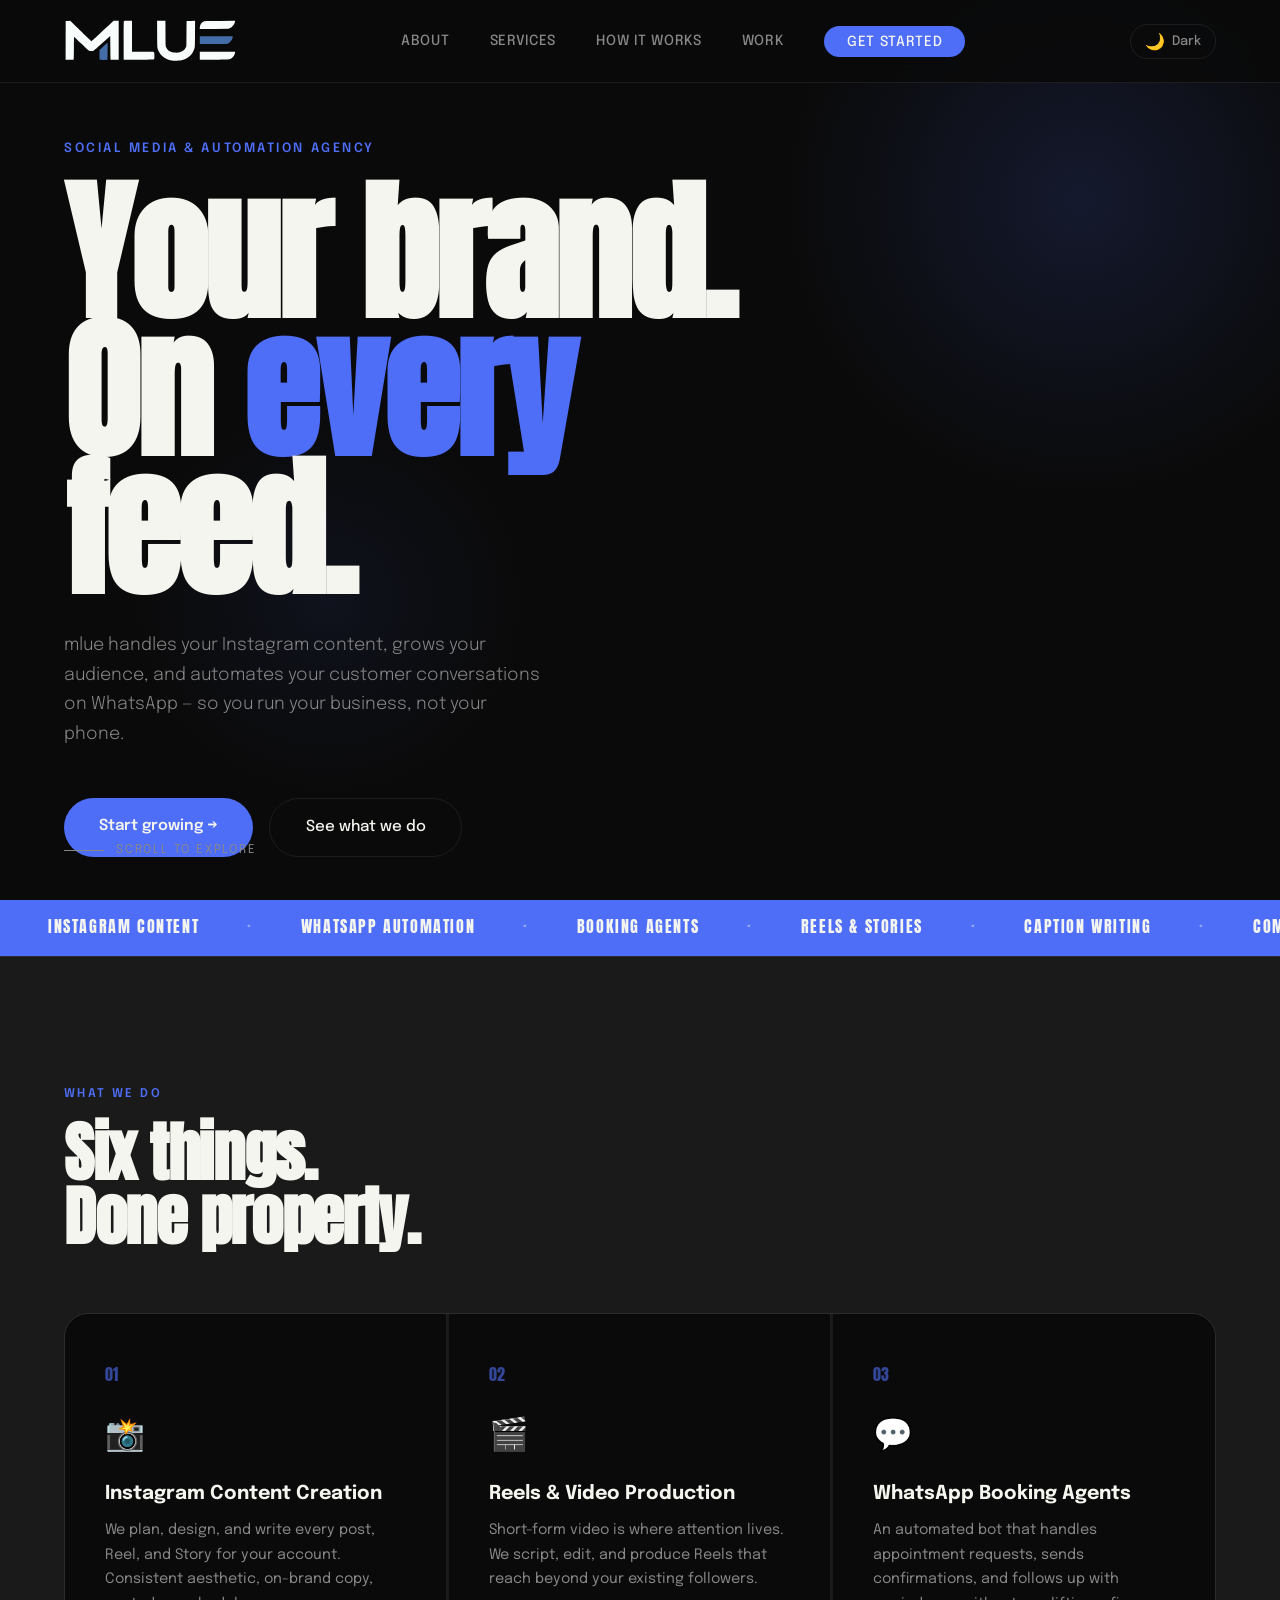
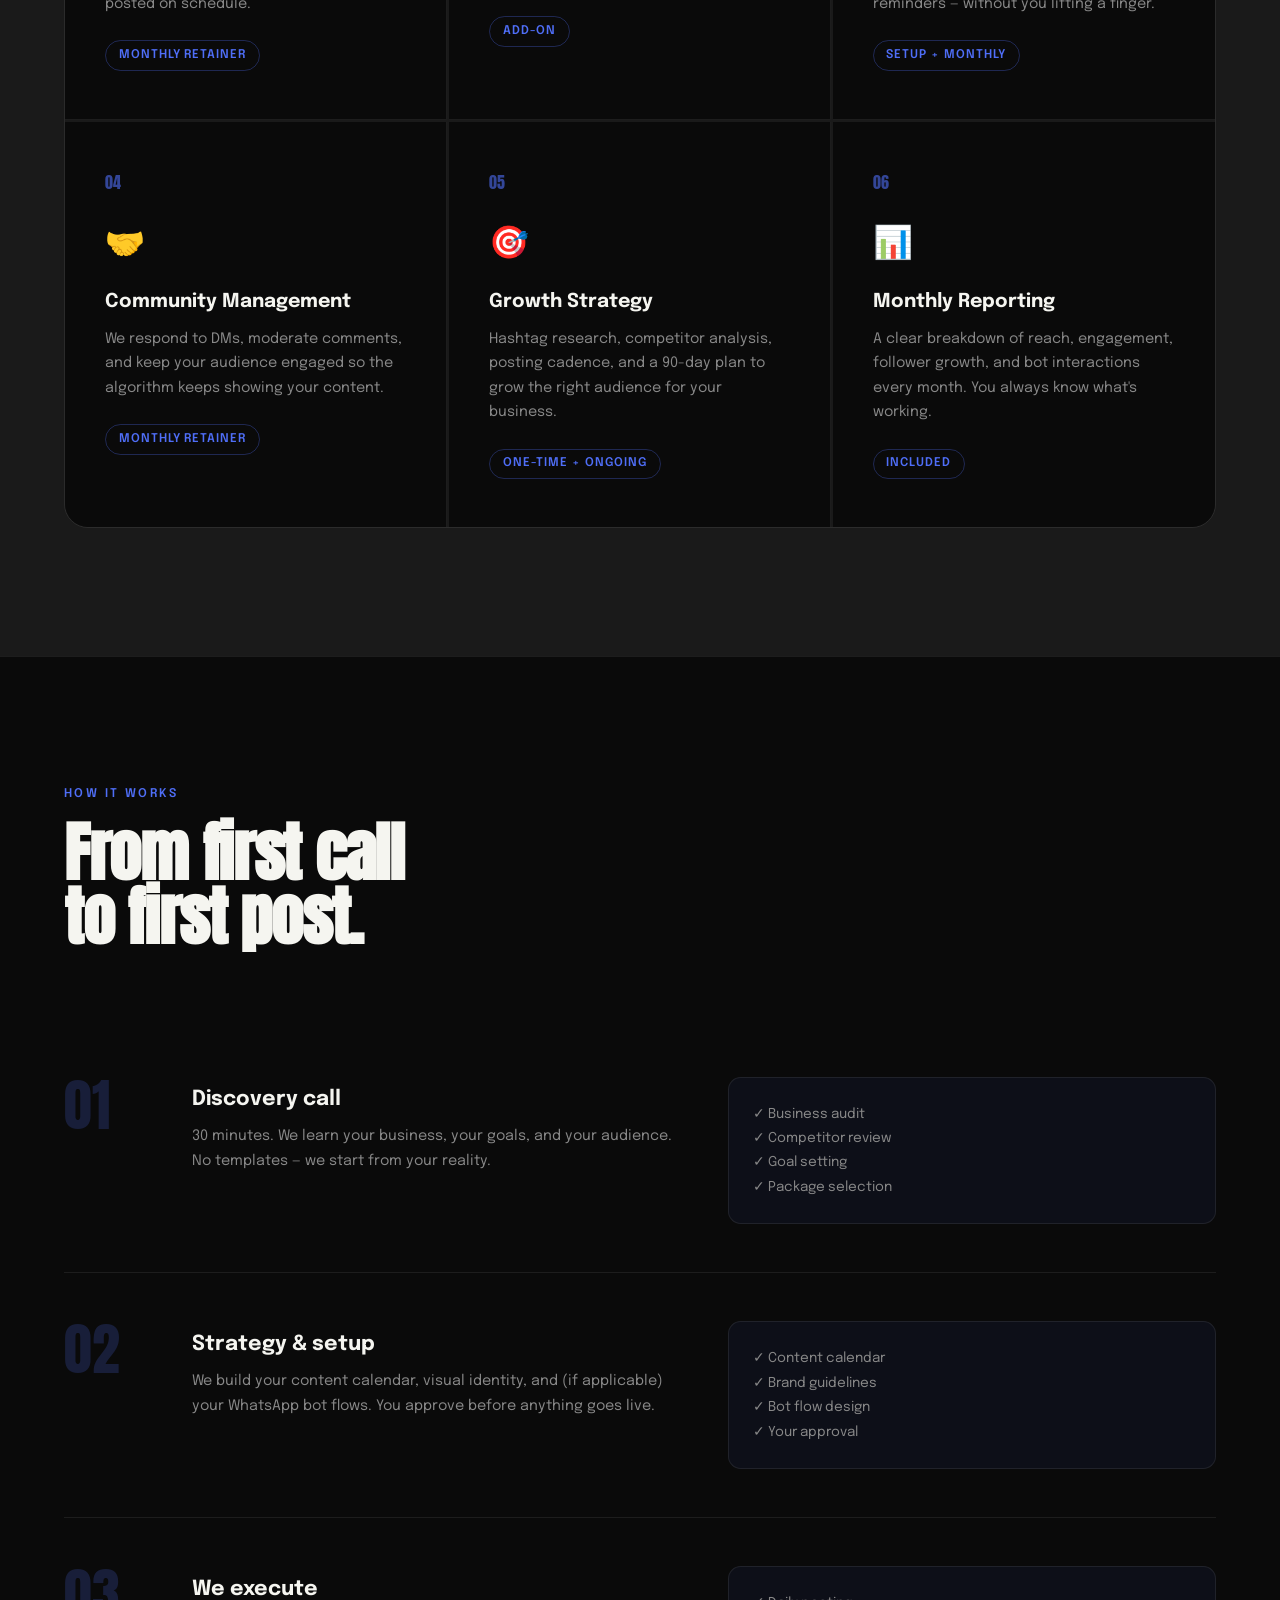
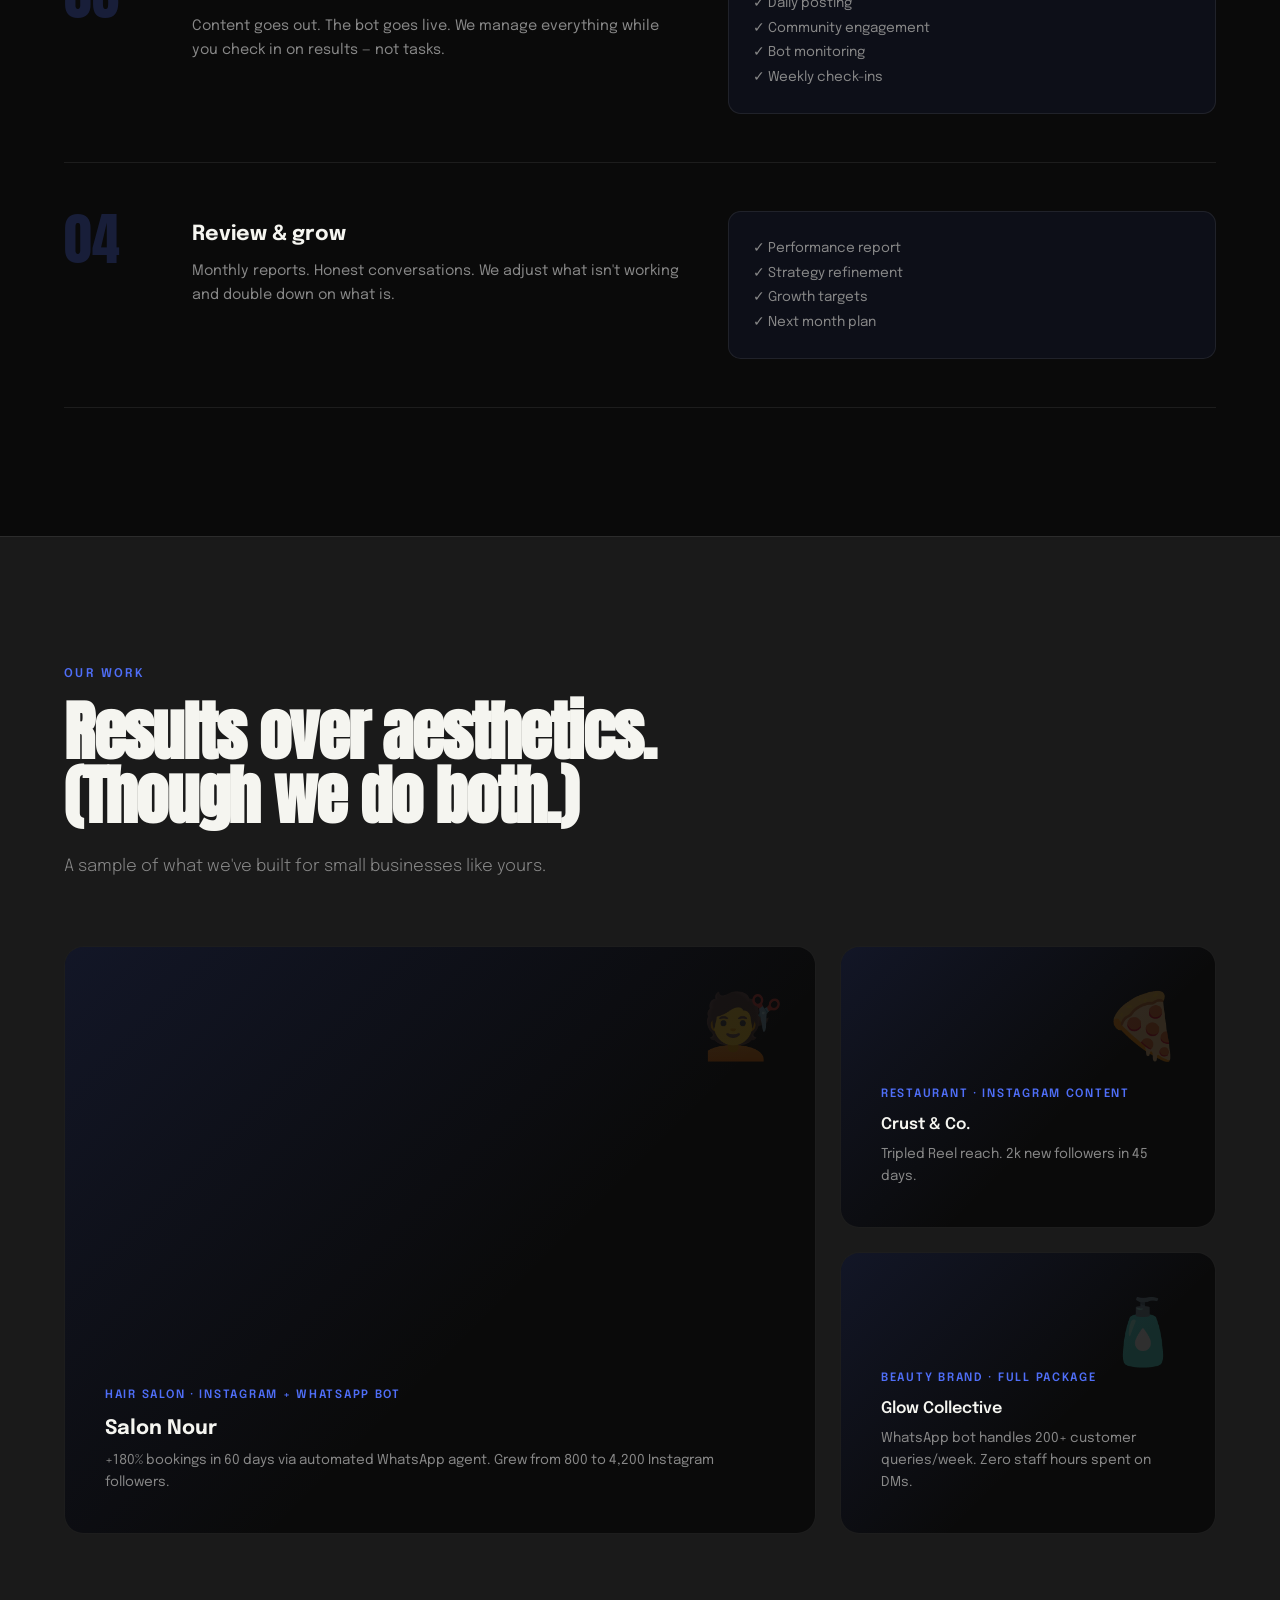
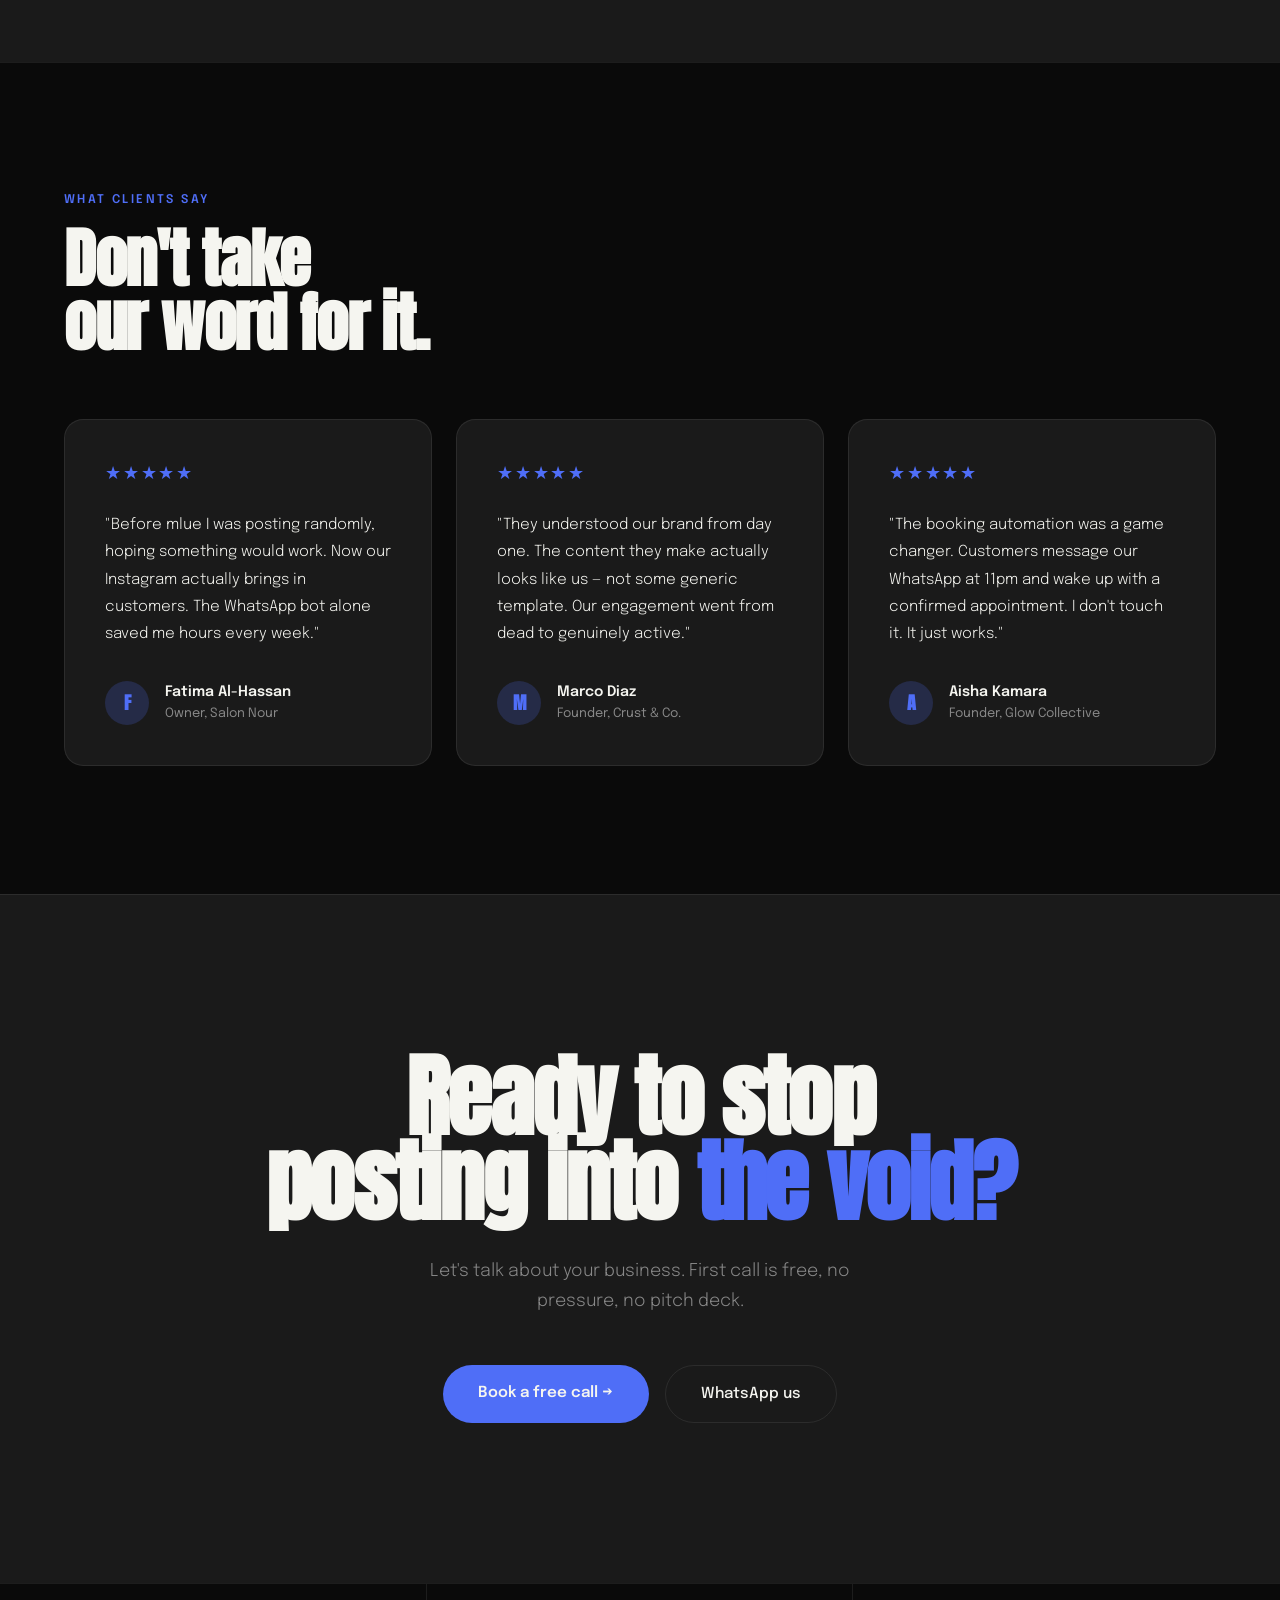
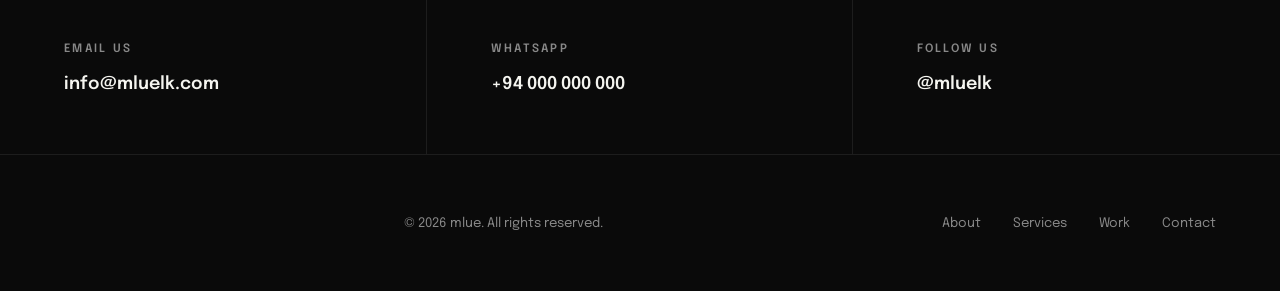
==== index.html @ ad458862 "Add files via upload" ====
<!DOCTYPE html>
<html lang="en">
<head>
<meta charset="UTF-8">
<meta name="viewport" content="width=device-width, initial-scale=1.0">
<link rel="icon" type="image/svg+xml" href="[data-uri]">
<title>MLUE</title>
<style>
@import url('https://fonts.googleapis.com/css2?family=Anton&family=Epilogue:wght@300;400;500;600;700&display=swap');

*, *::before, *::after { box-sizing: border-box; margin: 0; padding: 0; }

:root {
  --bg: #0A0A0A;
  --blue: #4F6EF7;
  --blue-light: #7B93FF;
  --white: #F5F5F0;
  --grey: #888;
  --grey-dim: #1A1A1A;
  --border: rgba(255,255,255,0.08);
}

/* Light mode */
[data-theme="light"] {
  --bg: #F5F5F0;
  --blue: #3A5BD9;
  --blue-light: #5572F0;
  --white: #0A0A0A;
  --grey: #555;
  --grey-dim: #E8E8E2;
  --border: rgba(0,0,0,0.10);
}

/* Theme toggle button */
.theme-toggle {
  background: none;
  border: 1px solid var(--border);
  border-radius: 2rem;
  cursor: pointer;
  padding: 0.45rem 0.9rem;
  display: flex;
  align-items: center;
  gap: 0.4rem;
  color: var(--grey);
  font-size: 0.82rem;
  font-family: 'Epilogue', sans-serif;
  font-weight: 500;
  transition: all 0.2s;
  white-space: nowrap;
  flex-shrink: 0;
}
.theme-toggle:hover {
  color: var(--white);
  border-color: var(--grey);
}
.theme-toggle .toggle-icon { font-size: 1rem; }

html { scroll-behavior: smooth; }

body {
  background: var(--bg);
  color: var(--white);
  font-family: 'Epilogue', sans-serif;
  font-weight: 400;
  line-height: 1.6;
  overflow-x: hidden;
}

/* NAV */
nav {
  position: fixed; top: 0; left: 0; right: 0;
  z-index: 100;
  display: flex; align-items: center; justify-content: space-between;
  padding: 1.2rem 5vw;
  background: rgba(10,10,10,0.85);
  backdrop-filter: blur(12px);
  border-bottom: 1px solid var(--border);
  transition: all 0.3s;
}

.nav-logo {
  text-decoration: none;
  display: flex;
  align-items: center;
}

.nav-logo span { color: var(--blue); }

.logo-svg-wrap {
  height: 44px;
  width: auto;
  display: flex;
  align-items: center;
}

.logo-svg-wrap svg {
  height: 44px;
  width: auto;
  display: block;
}

/* Adapt logo color to theme */
[data-theme="light"] .logo-svg-wrap svg {
  color: #0A0A0A;
}

.nav-links {
  display: flex; gap: 2.5rem; list-style: none;
}

.nav-links a {
  color: var(--grey);
  text-decoration: none;
  font-size: 0.875rem;
  font-weight: 500;
  letter-spacing: 0.05em;
  text-transform: uppercase;
  transition: color 0.2s;
}

.nav-links a:hover { color: var(--white); }

.nav-cta {
  background: var(--blue);
  color: var(--white) !important;
  padding: 0.55rem 1.4rem;
  border-radius: 2rem;
  transition: background 0.2s, transform 0.2s !important;
}

.nav-cta:hover { background: var(--blue-light) !important; transform: translateY(-1px); }

/* HERO */
#hero {
  min-height: 100vh;
  display: flex; flex-direction: column;
  justify-content: center;
  padding: 0 5vw;
  padding-top: 6rem;
  position: relative;
  overflow: hidden;
}

.hero-eyebrow {
  font-size: 0.8rem;
  font-weight: 600;
  letter-spacing: 0.2em;
  text-transform: uppercase;
  color: var(--blue);
  margin-bottom: 1.5rem;
  opacity: 0;
  transform: translateY(20px);
  animation: fadeUp 0.6s 0.2s forwards;
}

.hero-title {
  font-family: 'Anton', sans-serif;
  font-size: clamp(4rem, 12vw, 10rem);
  line-height: 0.9;
  letter-spacing: -0.02em;
  margin-bottom: 2rem;
}

.hero-title .line {
  display: block;
  opacity: 0;
  transform: translateY(40px);
}

.hero-title .line:nth-child(1) { animation: fadeUp 0.7s 0.3s forwards; }
.hero-title .line:nth-child(2) { animation: fadeUp 0.7s 0.45s forwards; }
.hero-title .line:nth-child(3) { animation: fadeUp 0.7s 0.6s forwards; }

.hero-title .blue { color: var(--blue); }

.hero-sub {
  max-width: 480px;
  color: var(--grey);
  font-size: 1.1rem;
  font-weight: 300;
  line-height: 1.7;
  margin-bottom: 3rem;
  opacity: 0;
  transform: translateY(20px);
  animation: fadeUp 0.7s 0.75s forwards;
}

.hero-actions {
  display: flex; gap: 1rem; flex-wrap: wrap;
  opacity: 0;
  transform: translateY(20px);
  animation: fadeUp 0.7s 0.9s forwards;
}

.btn-primary {
  background: var(--blue);
  color: var(--white);
  padding: 1rem 2.2rem;
  border-radius: 3rem;
  text-decoration: none;
  font-weight: 600;
  font-size: 0.95rem;
  transition: background 0.2s, transform 0.2s, box-shadow 0.2s;
}

.btn-primary:hover {
  background: var(--blue-light);
  transform: translateY(-2px);
  box-shadow: 0 8px 30px rgba(79,110,247,0.4);
}

.btn-secondary {
  color: var(--white);
  padding: 1rem 2.2rem;
  border: 1px solid var(--border);
  border-radius: 3rem;
  text-decoration: none;
  font-weight: 500;
  font-size: 0.95rem;
  transition: border-color 0.2s, transform 0.2s;
}

.btn-secondary:hover { border-color: var(--grey); transform: translateY(-2px); }

/* HERO BG */
.hero-orb {
  position: absolute;
  width: 600px; height: 600px;
  border-radius: 50%;
  background: radial-gradient(circle, rgba(79,110,247,0.15) 0%, transparent 70%);
  top: -100px; right: -100px;
  pointer-events: none;
  animation: pulse 6s ease-in-out infinite;
}

.hero-orb2 {
  position: absolute;
  width: 400px; height: 400px;
  border-radius: 50%;
  background: radial-gradient(circle, rgba(79,110,247,0.08) 0%, transparent 70%);
  bottom: 100px; left: 10vw;
  pointer-events: none;
  animation: pulse 8s ease-in-out infinite reverse;
}

.hero-scroll {
  position: absolute;
  bottom: 2.5rem;
  left: 5vw;
  display: flex; align-items: center; gap: 0.75rem;
  color: var(--grey);
  font-size: 0.75rem;
  letter-spacing: 0.15em;
  text-transform: uppercase;
  opacity: 0;
  animation: fadeUp 0.7s 1.2s forwards;
}

.scroll-line {
  width: 40px; height: 1px;
  background: var(--grey);
  animation: scrollLine 2s 1.5s ease-in-out infinite;
}

/* TICKER */
.ticker-wrap {
  background: var(--blue);
  padding: 0.9rem 0;
  overflow: hidden;
  white-space: nowrap;
}

.ticker-inner {
  display: inline-flex;
  animation: ticker 25s linear infinite;
}

.ticker-inner span {
  font-family: 'Anton', sans-serif;
  font-size: 1rem;
  letter-spacing: 0.1em;
  text-transform: uppercase;
  padding: 0 3rem;
  color: var(--white);
}

.ticker-inner span.dot { color: rgba(255,255,255,0.4); padding: 0; }

/* SECTIONS SHARED */
section {
  padding: 8rem 5vw;
}

.section-label {
  font-size: 0.75rem;
  letter-spacing: 0.2em;
  text-transform: uppercase;
  color: var(--blue);
  font-weight: 600;
  margin-bottom: 1rem;
}

.section-title {
  font-family: 'Anton', sans-serif;
  font-size: clamp(2.5rem, 5vw, 4.5rem);
  line-height: 1;
  letter-spacing: -0.02em;
  margin-bottom: 1.5rem;
}

.section-sub {
  color: var(--grey);
  font-size: 1.05rem;
  font-weight: 300;
  max-width: 560px;
  line-height: 1.8;
}

/* ABOUT */
#about {
  border-top: 1px solid var(--border);
}

.about-grid {
  display: grid;
  grid-template-columns: 1fr 1fr;
  gap: 6rem;
  align-items: center;
  margin-top: 5rem;
}

.about-visual {
  position: relative;
  height: 420px;
}

.about-card {
  position: absolute;
  background: var(--grey-dim);
  border: 1px solid var(--border);
  border-radius: 1.2rem;
  padding: 2rem;
  transition: transform 0.3s;
}

.about-card:hover { transform: translateY(-4px); }

.about-card.card-1 { top: 0; left: 0; width: 65%; }
.about-card.card-2 { bottom: 0; right: 0; width: 65%; }
.about-card.card-3 { top: 50%; left: 50%; transform: translate(-50%, -50%); width: 55%; }

.card-icon {
  width: 44px; height: 44px;
  background: rgba(79,110,247,0.15);
  border-radius: 0.75rem;
  display: flex; align-items: center; justify-content: center;
  margin-bottom: 1rem;
  font-size: 1.3rem;
}

.card-title {
  font-weight: 600;
  font-size: 1rem;
  margin-bottom: 0.4rem;
}

.card-text {
  color: var(--grey);
  font-size: 0.85rem;
  line-height: 1.6;
}

.about-stat {
  display: flex; gap: 0.5rem; align-items: baseline;
  margin-top: 1rem;
}

.stat-num {
  font-family: 'Anton', sans-serif;
  font-size: 2.5rem;
  color: var(--blue);
}

.stat-label { color: var(--grey); font-size: 0.85rem; }

/* SERVICES */
#services {
  border-top: 1px solid var(--border);
  background: var(--grey-dim);
}

.services-grid {
  display: grid;
  grid-template-columns: repeat(3, 1fr);
  gap: 1.5px;
  margin-top: 4rem;
  border: 1.5px solid var(--border);
  border-radius: 1.5rem;
  overflow: hidden;
}

.service-card {
  background: var(--bg);
  padding: 3rem 2.5rem;
  border-right: 1px solid var(--border);
  border-bottom: 1px solid var(--border);
  transition: background 0.3s;
  cursor: default;
}

.service-card:hover { background: rgba(79,110,247,0.05); }
.service-card:nth-child(3n) { border-right: none; }
.service-card:nth-child(4), .service-card:nth-child(5), .service-card:nth-child(6) { border-bottom: none; }

.service-num {
  font-family: 'Anton', sans-serif;
  font-size: 1rem;
  color: var(--blue);
  margin-bottom: 1.5rem;
  opacity: 0.6;
}

.service-icon { font-size: 2rem; margin-bottom: 1.2rem; display: block; }

.service-title {
  font-weight: 700;
  font-size: 1.2rem;
  margin-bottom: 0.75rem;
  line-height: 1.3;
}

.service-desc {
  color: var(--grey);
  font-size: 0.9rem;
  line-height: 1.7;
}

.service-tag {
  display: inline-block;
  margin-top: 1.5rem;
  font-size: 0.75rem;
  color: var(--blue);
  font-weight: 600;
  letter-spacing: 0.08em;
  text-transform: uppercase;
  border: 1px solid rgba(79,110,247,0.3);
  padding: 0.3rem 0.8rem;
  border-radius: 2rem;
}

/* HOW IT WORKS */
#process {
  border-top: 1px solid var(--border);
}

.process-steps {
  margin-top: 5rem;
  display: flex;
  flex-direction: column;
  gap: 0;
}

.process-step {
  display: grid;
  grid-template-columns: 80px 1fr 1fr;
  gap: 3rem;
  align-items: start;
  padding: 3rem 0;
  border-bottom: 1px solid var(--border);
  transition: background 0.2s;
}

.process-step:hover { background: rgba(255,255,255,0.01); }

.step-num {
  font-family: 'Anton', sans-serif;
  font-size: 3.5rem;
  color: rgba(79,110,247,0.2);
  line-height: 1;
}

.step-title {
  font-weight: 700;
  font-size: 1.3rem;
  margin-bottom: 0.5rem;
  padding-top: 0.4rem;
}

.step-sub { color: var(--grey); font-size: 0.9rem; line-height: 1.7; }

/* PORTFOLIO */
#portfolio {
  border-top: 1px solid var(--border);
  background: var(--grey-dim);
}

.portfolio-grid {
  display: grid;
  grid-template-columns: 2fr 1fr;
  gap: 1.5rem;
  margin-top: 4rem;
}

.portfolio-grid .col-right {
  display: grid;
  grid-template-rows: 1fr 1fr;
  gap: 1.5rem;
}

.portfolio-item {
  border-radius: 1.2rem;
  overflow: hidden;
  position: relative;
  cursor: pointer;
  background: var(--bg);
  border: 1px solid var(--border);
}

.portfolio-item .inner {
  padding: 2.5rem;
  height: 100%;
  display: flex;
  flex-direction: column;
  justify-content: flex-end;
  min-height: 280px;
}

.portfolio-item.big .inner { min-height: 400px; }

.portfolio-bg {
  position: absolute;
  inset: 0;
  background: linear-gradient(135deg, rgba(79,110,247,0.12) 0%, transparent 60%);
  transition: opacity 0.3s;
}

.portfolio-item:hover .portfolio-bg { opacity: 1.5; }

.portfolio-tag {
  font-size: 0.72rem;
  letter-spacing: 0.15em;
  text-transform: uppercase;
  color: var(--blue);
  font-weight: 600;
  margin-bottom: 0.75rem;
  position: relative;
}

.portfolio-name {
  font-weight: 700;
  font-size: 1.25rem;
  position: relative;
  line-height: 1.3;
}

.portfolio-name-sm {
  font-weight: 600;
  font-size: 1rem;
  position: relative;
  line-height: 1.3;
}

.portfolio-result {
  margin-top: 0.5rem;
  color: var(--grey);
  font-size: 0.85rem;
  position: relative;
}

.emoji-bg {
  position: absolute;
  top: 2rem; right: 2rem;
  font-size: 4rem;
  opacity: 0.15;
  transition: opacity 0.3s, transform 0.3s;
}

.portfolio-item:hover .emoji-bg { opacity: 0.25; transform: scale(1.1) rotate(-5deg); }

/* TESTIMONIALS */
#testimonials {
  border-top: 1px solid var(--border);
}

.testimonials-grid {
  display: grid;
  grid-template-columns: repeat(3, 1fr);
  gap: 1.5rem;
  margin-top: 4rem;
}

.testimonial-card {
  background: var(--grey-dim);
  border: 1px solid var(--border);
  border-radius: 1.2rem;
  padding: 2.5rem;
  transition: transform 0.3s, border-color 0.3s;
}

.testimonial-card:hover {
  transform: translateY(-4px);
  border-color: rgba(79,110,247,0.3);
}

.stars { color: var(--blue); font-size: 1.1rem; margin-bottom: 1.5rem; letter-spacing: 0.1em; }

.testimonial-text {
  color: var(--white);
  font-size: 0.95rem;
  line-height: 1.8;
  margin-bottom: 2rem;
  font-weight: 300;
}

.testimonial-author { display: flex; align-items: center; gap: 1rem; }

.author-avatar {
  width: 44px; height: 44px;
  border-radius: 50%;
  background: rgba(79,110,247,0.2);
  display: flex; align-items: center; justify-content: center;
  font-size: 1.1rem;
  font-weight: 700;
  color: var(--blue);
  font-family: 'Anton', sans-serif;
  flex-shrink: 0;
}

.author-name { font-weight: 600; font-size: 0.9rem; }
.author-biz { color: var(--grey); font-size: 0.8rem; }

/* CTA */
#cta {
  border-top: 1px solid var(--border);
  background: var(--grey-dim);
  text-align: center;
  padding: 10rem 5vw;
}

.cta-title {
  font-family: 'Anton', sans-serif;
  font-size: clamp(3rem, 7vw, 6.5rem);
  line-height: 0.95;
  letter-spacing: -0.02em;
  margin-bottom: 2rem;
}

.cta-title .blue { color: var(--blue); }

.cta-sub {
  color: var(--grey);
  font-size: 1.1rem;
  max-width: 480px;
  margin: 0 auto 3rem;
  line-height: 1.7;
  font-weight: 300;
}

.cta-actions { display: flex; gap: 1rem; justify-content: center; flex-wrap: wrap; }

/* CONTACT STRIP */
#contact {
  border-top: 1px solid var(--border);
  display: grid;
  grid-template-columns: 1fr 1fr 1fr;
  gap: 0;
  padding: 0;
}

.contact-item {
  padding: 3.5rem 5vw;
  border-right: 1px solid var(--border);
  transition: background 0.2s;
  text-decoration: none;
  color: inherit;
  display: block;
}

.contact-item:hover { background: rgba(79,110,247,0.05); }
.contact-item:last-child { border-right: none; }

.contact-label {
  font-size: 0.72rem;
  letter-spacing: 0.2em;
  text-transform: uppercase;
  color: var(--grey);
  font-weight: 600;
  margin-bottom: 0.75rem;
}

.contact-val {
  font-size: 1.1rem;
  font-weight: 600;
  color: var(--white);
  transition: color 0.2s;
}

.contact-item:hover .contact-val { color: var(--blue); }

/* FOOTER */
footer {
  padding: 3rem 5vw;
  border-top: 1px solid var(--border);
  display: flex;
  justify-content: space-between;
  align-items: center;
  flex-wrap: wrap;
  gap: 1rem;
}

.footer-logo {
  display: flex;
  align-items: center;
}

.footer-copy { color: var(--grey); font-size: 0.82rem; }

.footer-links { display: flex; gap: 2rem; }

.footer-links a {
  color: var(--grey);
  text-decoration: none;
  font-size: 0.82rem;
  transition: color 0.2s;
}

.footer-links a:hover { color: var(--white); }

/* ANIMATIONS */
@keyframes fadeUp {
  to { opacity: 1; transform: translateY(0); }
}

@keyframes pulse {
  0%, 100% { transform: scale(1); opacity: 1; }
  50% { transform: scale(1.05); opacity: 0.7; }
}

@keyframes ticker {
  0% { transform: translateX(0); }
  100% { transform: translateX(-50%); }
}

@keyframes scrollLine {
  0%, 100% { width: 40px; opacity: 1; }
  50% { width: 70px; opacity: 0.5; }
}

/* SCROLL REVEAL */
.reveal {
  opacity: 0;
  transform: translateY(30px);
  transition: opacity 0.7s ease, transform 0.7s ease;
}

.reveal.visible {
  opacity: 1;
  transform: translateY(0);
}

.reveal-delay-1 { transition-delay: 0.1s; }
.reveal-delay-2 { transition-delay: 0.2s; }
.reveal-delay-3 { transition-delay: 0.3s; }
.reveal-delay-4 { transition-delay: 0.4s; }

/* MOBILE */
@media (max-width: 768px) {
  .nav-links { display: none; }
  .about-grid { grid-template-columns: 1fr; }
  .about-visual { display: none; }
  .services-grid { grid-template-columns: 1fr; }
  .service-card { border-right: none; }
  .process-step { grid-template-columns: 50px 1fr; }
  .process-step > div:last-child { display: none; }
  .portfolio-grid { grid-template-columns: 1fr; }
  .testimonials-grid { grid-template-columns: 1fr; }
  #contact { grid-template-columns: 1fr; }
  .contact-item { border-right: none; border-bottom: 1px solid var(--border); }
  footer { flex-direction: column; align-items: flex-start; }
}
</style>
</head>
<body>

<!-- NAV -->
<nav>
  <a href="#" class="nav-logo"><div class="logo-svg-wrap"><svg style="color:#f8fdfb;" xmlns="http://www.w3.org/2000/svg" xmlns:xlink="http://www.w3.org/1999/xlink" zoomAndPan="magnify" viewBox="88 468 634 162" preserveAspectRatio="xMidYMid meet" version="1.0"><path fill="currentColor" d="M 483.695312 620.753906 C 461.484375 616.179688 445.511719 604.699219 437.359375 587.480469 C 431.121094 574.417969 431.285156 576.332031 430.953125 522.84375 L 430.703125 474.761719 L 461.484375 474.761719 L 461.734375 520.761719 C 461.980469 564.105469 462.148438 566.933594 463.644531 570.675781 C 467.304688 579.578125 474.460938 586.398438 483.363281 589.5625 C 490.683594 592.140625 506.65625 592.804688 513.5625 590.808594 C 525.207031 587.480469 532.113281 582.070312 536.355469 573.007812 L 538.519531 568.347656 L 538.933594 521.757812 L 539.347656 475.171875 L 554.988281 474.921875 L 570.628906 474.757812 L 570.382812 522.757812 C 570.050781 569.675781 570.050781 571.003906 568.21875 576.914062 C 561.644531 598.625 547.503906 612.1875 524.292969 619.171875 C 517.808594 621.085938 515.144531 621.417969 503.164062 621.667969 C 493.597656 621.835938 487.6875 621.585938 483.699219 620.753906 Z M 483.695312 620.753906 " fill-opacity="1" fill-rule="nonzero"/><path fill="currentColor" d="M 108.175781 618.011719 L 93.867188 617.84375 L 94.03125 546.46875 L 94.28125 475.175781 L 102.683594 474.925781 L 111.003906 474.679688 L 126.808594 489.902344 C 135.460938 498.21875 152.933594 515.109375 165.574219 527.421875 L 188.703125 549.796875 L 190.949219 547.964844 C 192.277344 546.96875 201.84375 538.230469 212.410156 528.5 C 222.890625 518.765625 240.359375 502.628906 251.09375 492.726562 L 270.644531 474.761719 L 289.363281 474.761719 L 289.363281 617.84375 L 274.804688 617.84375 C 266.820312 617.84375 259.996094 617.925781 259.664062 618.09375 C 259.25 618.175781 258.832031 598.542969 258.582031 574.417969 L 258.167969 530.660156 L 240.699219 546.46875 C 206.59375 577.414062 199.9375 583.15625 196.609375 584.652344 C 192.199219 586.648438 185.128906 586.648438 180.554688 584.570312 C 178.222656 583.492188 168.742188 574.921875 151.355469 557.949219 C 137.210938 544.222656 125.398438 532.992188 125.148438 532.992188 C 124.902344 532.992188 124.570312 552.125 124.484375 575.585938 C 124.316406 603.203125 123.902344 618.175781 123.402344 618.175781 C 122.988281 618.257812 116.082031 618.175781 108.179688 618.011719 Z M 108.175781 618.011719 " fill-opacity="1" fill-rule="nonzero"/><path fill="currentColor" d="M 307.996094 617.929688 C 307.832031 617.761719 307.664062 585.902344 307.664062 547.132812 C 307.664062 493.480469 307.910156 476.507812 308.664062 475.757812 C 309.328125 475.09375 313.988281 474.761719 324.050781 474.761719 L 338.445312 474.761719 L 338.445312 588.730469 L 416.726562 588.730469 L 418.722656 590.808594 C 420.71875 592.71875 420.800781 593.21875 420.800781 603.953125 C 420.800781 613.601562 420.632812 615.265625 419.300781 616.429688 C 417.972656 617.597656 412.066406 617.761719 363.066406 618.011719 C 332.953125 618.175781 308.160156 618.09375 307.992188 617.929688 Z M 307.996094 617.929688 " fill-opacity="1" fill-rule="nonzero"/><path fill="currentColor" d="M 588.347656 617.929688 C 588.179688 617.761719 588.015625 611.109375 588.015625 603.121094 L 588.015625 588.730469 L 718.371094 588.730469 L 717.625 593.054688 C 716.125 601.042969 711.300781 608.445312 704.644531 612.855469 C 697.160156 617.847656 697.324219 617.761719 640.589844 618.015625 C 612.054688 618.179688 588.511719 618.097656 588.347656 617.933594 Z M 588.347656 617.929688 " fill-opacity="1" fill-rule="nonzero"/><path fill="currentColor" d="M 588.179688 498.300781 C 588.761719 488.320312 593.585938 481 602.15625 476.925781 C 605.820312 475.179688 606.898438 475.179688 661.972656 474.925781 L 718.042969 474.679688 L 717.542969 478.507812 C 716.210938 487.824219 707.476562 498.558594 697.992188 502.382812 L 693.25 504.292969 L 640.507812 504.542969 L 587.765625 504.789062 Z M 588.179688 498.300781 " fill-opacity="1" fill-rule="nonzero"/><path fill="#446ca6" d="M 219.234375 618.175781 C 218.902344 617.84375 218.652344 609.609375 218.652344 599.957031 L 218.652344 582.324219 L 227.136719 574.503906 C 241.863281 560.859375 247.101562 556.285156 248.101562 556.285156 C 248.765625 556.285156 248.933594 564.601562 248.601562 587.230469 L 248.1875 618.261719 L 233.960938 618.511719 C 226.222656 618.589844 219.570312 618.429688 219.238281 618.175781 Z M 219.234375 618.175781 " fill-opacity="1" fill-rule="nonzero"/><path fill="#446ca6" d="M 588.015625 545.882812 L 588.015625 531.328125 L 709.636719 531.328125 L 709.058594 535.320312 C 708.808594 537.484375 707.644531 541.226562 706.480469 543.722656 C 703.816406 549.546875 695.332031 557.949219 690.503906 559.445312 C 687.925781 560.195312 674.699219 560.445312 637.511719 560.445312 L 588.015625 560.445312 Z M 588.015625 545.882812 " fill-opacity="1" fill-rule="nonzero"/></svg></div></a></a>
  <ul class="nav-links">
    <li><a href="about.html">About</a></li>
    <li><a href="#services">Services</a></li>
    <li><a href="#process">How it works</a></li>
    <li><a href="#portfolio">Work</a></li>
    <li><a href="#contact" class="nav-cta">Get started</a></li>
  </ul>
  <button class="theme-toggle" onclick="toggleTheme()" id="themeToggle">
    <span class="toggle-icon">🌙</span><span class="toggle-label">Dark</span>
  </button>
</nav>

<!-- HERO -->
<section id="hero">
  <div class="hero-orb"></div>
  <div class="hero-orb2"></div>

  <p class="hero-eyebrow">Social media & automation agency</p>
  <h1 class="hero-title">
    <span class="line">Your brand.</span>
    <span class="line">On <span class="blue">every</span></span>
    <span class="line">feed.</span>
  </h1>
  <p class="hero-sub">mlue handles your Instagram content, grows your audience, and automates your customer conversations on WhatsApp — so you run your business, not your phone.</p>
  <div class="hero-actions">
    <a href="#contact" class="btn-primary">Start growing →</a>
    <a href="#services" class="btn-secondary">See what we do</a>
  </div>

  <div class="hero-scroll">
    <span class="scroll-line"></span>
    Scroll to explore
  </div>
</section>

<!-- TICKER -->
<div class="ticker-wrap">
  <div class="ticker-inner">
    <span>Instagram Content</span><span class="dot">·</span>
    <span>WhatsApp Automation</span><span class="dot">·</span>
    <span>Booking Agents</span><span class="dot">·</span>
    <span>Reels & Stories</span><span class="dot">·</span>
    <span>Caption Writing</span><span class="dot">·</span>
    <span>Community Growth</span><span class="dot">·</span>
    <span>Small Business Focus</span><span class="dot">·</span>
    <span>Instagram Content</span><span class="dot">·</span>
    <span>WhatsApp Automation</span><span class="dot">·</span>
    <span>Booking Agents</span><span class="dot">·</span>
    <span>Reels & Stories</span><span class="dot">·</span>
    <span>Caption Writing</span><span class="dot">·</span>
    <span>Community Growth</span><span class="dot">·</span>
    <span>Small Business Focus</span><span class="dot">·</span>
  </div>
</div>


<!-- SERVICES -->
<section id="services">
  <p class="section-label reveal">What we do</p>
  <h2 class="section-title reveal reveal-delay-1">Six things.<br>Done properly.</h2>

  <div class="services-grid">
    <div class="service-card reveal">
      <div class="service-num">01</div>
      <span class="service-icon">📸</span>
      <div class="service-title">Instagram Content Creation</div>
      <div class="service-desc">We plan, design, and write every post, Reel, and Story for your account. Consistent aesthetic, on-brand copy, posted on schedule.</div>
      <span class="service-tag">Monthly retainer</span>
    </div>
    <div class="service-card reveal reveal-delay-1">
      <div class="service-num">02</div>
      <span class="service-icon">🎬</span>
      <div class="service-title">Reels & Video Production</div>
      <div class="service-desc">Short-form video is where attention lives. We script, edit, and produce Reels that reach beyond your existing followers.</div>
      <span class="service-tag">Add-on</span>
    </div>
    <div class="service-card reveal reveal-delay-2">
      <div class="service-num">03</div>
      <span class="service-icon">💬</span>
      <div class="service-title">WhatsApp Booking Agents</div>
      <div class="service-desc">An automated bot that handles appointment requests, sends confirmations, and follows up with reminders — without you lifting a finger.</div>
      <span class="service-tag">Setup + monthly</span>
    </div>
    <div class="service-card reveal">
      <div class="service-num">04</div>
      <span class="service-icon">🤝</span>
      <div class="service-title">Community Management</div>
      <div class="service-desc">We respond to DMs, moderate comments, and keep your audience engaged so the algorithm keeps showing your content.</div>
      <span class="service-tag">Monthly retainer</span>
    </div>
    <div class="service-card reveal reveal-delay-1">
      <div class="service-num">05</div>
      <span class="service-icon">🎯</span>
      <div class="service-title">Growth Strategy</div>
      <div class="service-desc">Hashtag research, competitor analysis, posting cadence, and a 90-day plan to grow the right audience for your business.</div>
      <span class="service-tag">One-time + ongoing</span>
    </div>
    <div class="service-card reveal reveal-delay-2">
      <div class="service-num">06</div>
      <span class="service-icon">📊</span>
      <div class="service-title">Monthly Reporting</div>
      <div class="service-desc">A clear breakdown of reach, engagement, follower growth, and bot interactions every month. You always know what's working.</div>
      <span class="service-tag">Included</span>
    </div>
  </div>
</section>

<!-- PROCESS -->
<section id="process">
  <p class="section-label reveal">How it works</p>
  <h2 class="section-title reveal reveal-delay-1">From first call<br>to first post.</h2>

  <div class="process-steps">
    <div class="process-step reveal">
      <div class="step-num">01</div>
      <div>
        <div class="step-title">Discovery call</div>
        <div class="step-sub">30 minutes. We learn your business, your goals, and your audience. No templates — we start from your reality.</div>
      </div>
      <div>
        <div style="background: rgba(79,110,247,0.06); border: 1px solid var(--border); border-radius: 0.8rem; padding: 1.5rem;">
          <div style="color: var(--grey); font-size: 0.85rem; line-height: 1.8;">✓ Business audit<br>✓ Competitor review<br>✓ Goal setting<br>✓ Package selection</div>
        </div>
      </div>
    </div>
    <div class="process-step reveal">
      <div class="step-num">02</div>
      <div>
        <div class="step-title">Strategy & setup</div>
        <div class="step-sub">We build your content calendar, visual identity, and (if applicable) your WhatsApp bot flows. You approve before anything goes live.</div>
      </div>
      <div>
        <div style="background: rgba(79,110,247,0.06); border: 1px solid var(--border); border-radius: 0.8rem; padding: 1.5rem;">
          <div style="color: var(--grey); font-size: 0.85rem; line-height: 1.8;">✓ Content calendar<br>✓ Brand guidelines<br>✓ Bot flow design<br>✓ Your approval</div>
        </div>
      </div>
    </div>
    <div class="process-step reveal">
      <div class="step-num">03</div>
      <div>
        <div class="step-title">We execute</div>
        <div class="step-sub">Content goes out. The bot goes live. We manage everything while you check in on results — not tasks.</div>
      </div>
      <div>
        <div style="background: rgba(79,110,247,0.06); border: 1px solid var(--border); border-radius: 0.8rem; padding: 1.5rem;">
          <div style="color: var(--grey); font-size: 0.85rem; line-height: 1.8;">✓ Daily posting<br>✓ Community engagement<br>✓ Bot monitoring<br>✓ Weekly check-ins</div>
        </div>
      </div>
    </div>
    <div class="process-step reveal">
      <div class="step-num">04</div>
      <div>
        <div class="step-title">Review & grow</div>
        <div class="step-sub">Monthly reports. Honest conversations. We adjust what isn't working and double down on what is.</div>
      </div>
      <div>
        <div style="background: rgba(79,110,247,0.06); border: 1px solid var(--border); border-radius: 0.8rem; padding: 1.5rem;">
          <div style="color: var(--grey); font-size: 0.85rem; line-height: 1.8;">✓ Performance report<br>✓ Strategy refinement<br>✓ Growth targets<br>✓ Next month plan</div>
        </div>
      </div>
    </div>
  </div>
</section>

<!-- PORTFOLIO -->
<section id="portfolio">
  <p class="section-label reveal">Our work</p>
  <h2 class="section-title reveal reveal-delay-1">Results over aesthetics.<br>(Though we do both.)</h2>
  <p class="section-sub reveal reveal-delay-2" style="margin-bottom: 0;">A sample of what we've built for small businesses like yours.</p>

  <div class="portfolio-grid">
    <div class="portfolio-item big reveal">
      <div class="portfolio-bg"></div>
      <div class="emoji-bg">💇</div>
      <div class="inner">
        <div class="portfolio-tag">Hair Salon · Instagram + WhatsApp Bot</div>
        <div class="portfolio-name">Salon Nour</div>
        <div class="portfolio-result">+180% bookings in 60 days via automated WhatsApp agent. Grew from 800 to 4,200 Instagram followers.</div>
      </div>
    </div>
    <div class="col-right">
      <div class="portfolio-item reveal reveal-delay-1">
        <div class="portfolio-bg"></div>
        <div class="emoji-bg">🍕</div>
        <div class="inner">
          <div class="portfolio-tag">Restaurant · Instagram Content</div>
          <div class="portfolio-name-sm">Crust & Co.</div>
          <div class="portfolio-result">Tripled Reel reach. 2k new followers in 45 days.</div>
        </div>
      </div>
      <div class="portfolio-item reveal reveal-delay-2">
        <div class="portfolio-bg"></div>
        <div class="emoji-bg">🧴</div>
        <div class="inner">
          <div class="portfolio-tag">Beauty Brand · Full Package</div>
          <div class="portfolio-name-sm">Glow Collective</div>
          <div class="portfolio-result">WhatsApp bot handles 200+ customer queries/week. Zero staff hours spent on DMs.</div>
        </div>
      </div>
    </div>
  </div>
</section>

<!-- TESTIMONIALS -->
<section id="testimonials">
  <p class="section-label reveal">What clients say</p>
  <h2 class="section-title reveal reveal-delay-1">Don't take<br>our word for it.</h2>

  <div class="testimonials-grid">
    <div class="testimonial-card reveal">
      <div class="stars">★★★★★</div>
      <p class="testimonial-text">"Before mlue I was posting randomly, hoping something would work. Now our Instagram actually brings in customers. The WhatsApp bot alone saved me hours every week."</p>
      <div class="testimonial-author">
        <div class="author-avatar">F</div>
        <div>
          <div class="author-name">Fatima Al-Hassan</div>
          <div class="author-biz">Owner, Salon Nour</div>
        </div>
      </div>
    </div>
    <div class="testimonial-card reveal reveal-delay-1">
      <div class="stars">★★★★★</div>
      <p class="testimonial-text">"They understood our brand from day one. The content they make actually looks like us — not some generic template. Our engagement went from dead to genuinely active."</p>
      <div class="testimonial-author">
        <div class="author-avatar">M</div>
        <div>
          <div class="author-name">Marco Diaz</div>
          <div class="author-biz">Founder, Crust & Co.</div>
        </div>
      </div>
    </div>
    <div class="testimonial-card reveal reveal-delay-2">
      <div class="stars">★★★★★</div>
      <p class="testimonial-text">"The booking automation was a game changer. Customers message our WhatsApp at 11pm and wake up with a confirmed appointment. I don't touch it. It just works."</p>
      <div class="testimonial-author">
        <div class="author-avatar">A</div>
        <div>
          <div class="author-name">Aisha Kamara</div>
          <div class="author-biz">Founder, Glow Collective</div>
        </div>
      </div>
    </div>
  </div>
</section>

<!-- CTA -->
<section id="cta">
  <h2 class="cta-title reveal">Ready to stop<br>posting into <span class="blue">the void?</span></h2>
  <p class="cta-sub reveal reveal-delay-1">Let's talk about your business. First call is free, no pressure, no pitch deck.</p>
  <div class="cta-actions reveal reveal-delay-2">
    <a href="#contact" class="btn-primary">Book a free call →</a>
    <a href="#" class="btn-secondary">WhatsApp us</a>
  </div>
</section>

<!-- CONTACT -->
<div id="contact">
  <a href="mailto:info@mluelk.com" class="contact-item">
    <div class="contact-label">Email us</div>
    <div class="contact-val">info@mluelk.com</div>
  </a>
  <a href="#" class="contact-item">
    <div class="contact-label">WhatsApp</div>
    <div class="contact-val">+94 000 000 000</div>
  </a>
  <a href="https://www.instagram.com/mluelk" class="contact-item" target="_blank" rel="noopener noreferrer">
    <div class="contact-label">Follow us</div>
    <div class="contact-val">@mluelk</div>
  </a>
</div>

<!-- FOOTER -->
<footer>
  <div class="footer-logo"><div style="height:40px;width:auto;display:flex;align-items:center;color:var(--white)"><svg style="color:#f8fdfb;" xmlns="http://www.w3.org/2000/svg" xmlns:xlink="http://www.w3.org/1999/xlink" zoomAndPan="magnify" viewBox="88 468 634 162" preserveAspectRatio="xMidYMid meet" version="1.0"><path fill="currentColor" d="M 483.695312 620.753906 C 461.484375 616.179688 445.511719 604.699219 437.359375 587.480469 C 431.121094 574.417969 431.285156 576.332031 430.953125 522.84375 L 430.703125 474.761719 L 461.484375 474.761719 L 461.734375 520.761719 C 461.980469 564.105469 462.148438 566.933594 463.644531 570.675781 C 467.304688 579.578125 474.460938 586.398438 483.363281 589.5625 C 490.683594 592.140625 506.65625 592.804688 513.5625 590.808594 C 525.207031 587.480469 532.113281 582.070312 536.355469 573.007812 L 538.519531 568.347656 L 538.933594 521.757812 L 539.347656 475.171875 L 554.988281 474.921875 L 570.628906 474.757812 L 570.382812 522.757812 C 570.050781 569.675781 570.050781 571.003906 568.21875 576.914062 C 561.644531 598.625 547.503906 612.1875 524.292969 619.171875 C 517.808594 621.085938 515.144531 621.417969 503.164062 621.667969 C 493.597656 621.835938 487.6875 621.585938 483.699219 620.753906 Z M 483.695312 620.753906 " fill-opacity="1" fill-rule="nonzero"/><path fill="currentColor" d="M 108.175781 618.011719 L 93.867188 617.84375 L 94.03125 546.46875 L 94.28125 475.175781 L 102.683594 474.925781 L 111.003906 474.679688 L 126.808594 489.902344 C 135.460938 498.21875 152.933594 515.109375 165.574219 527.421875 L 188.703125 549.796875 L 190.949219 547.964844 C 192.277344 546.96875 201.84375 538.230469 212.410156 528.5 C 222.890625 518.765625 240.359375 502.628906 251.09375 492.726562 L 270.644531 474.761719 L 289.363281 474.761719 L 289.363281 617.84375 L 274.804688 617.84375 C 266.820312 617.84375 259.996094 617.925781 259.664062 618.09375 C 259.25 618.175781 258.832031 598.542969 258.582031 574.417969 L 258.167969 530.660156 L 240.699219 546.46875 C 206.59375 577.414062 199.9375 583.15625 196.609375 584.652344 C 192.199219 586.648438 185.128906 586.648438 180.554688 584.570312 C 178.222656 583.492188 168.742188 574.921875 151.355469 557.949219 C 137.210938 544.222656 125.398438 532.992188 125.148438 532.992188 C 124.902344 532.992188 124.570312 552.125 124.484375 575.585938 C 124.316406 603.203125 123.902344 618.175781 123.402344 618.175781 C 122.988281 618.257812 116.082031 618.175781 108.179688 618.011719 Z M 108.175781 618.011719 " fill-opacity="1" fill-rule="nonzero"/><path fill="currentColor" d="M 307.996094 617.929688 C 307.832031 617.761719 307.664062 585.902344 307.664062 547.132812 C 307.664062 493.480469 307.910156 476.507812 308.664062 475.757812 C 309.328125 475.09375 313.988281 474.761719 324.050781 474.761719 L 338.445312 474.761719 L 338.445312 588.730469 L 416.726562 588.730469 L 418.722656 590.808594 C 420.71875 592.71875 420.800781 593.21875 420.800781 603.953125 C 420.800781 613.601562 420.632812 615.265625 419.300781 616.429688 C 417.972656 617.597656 412.066406 617.761719 363.066406 618.011719 C 332.953125 618.175781 308.160156 618.09375 307.992188 617.929688 Z M 307.996094 617.929688 " fill-opacity="1" fill-rule="nonzero"/><path fill="currentColor" d="M 588.347656 617.929688 C 588.179688 617.761719 588.015625 611.109375 588.015625 603.121094 L 588.015625 588.730469 L 718.371094 588.730469 L 717.625 593.054688 C 716.125 601.042969 711.300781 608.445312 704.644531 612.855469 C 697.160156 617.847656 697.324219 617.761719 640.589844 618.015625 C 612.054688 618.179688 588.511719 618.097656 588.347656 617.933594 Z M 588.347656 617.929688 " fill-opacity="1" fill-rule="nonzero"/><path fill="currentColor" d="M 588.179688 498.300781 C 588.761719 488.320312 593.585938 481 602.15625 476.925781 C 605.820312 475.179688 606.898438 475.179688 661.972656 474.925781 L 718.042969 474.679688 L 717.542969 478.507812 C 716.210938 487.824219 707.476562 498.558594 697.992188 502.382812 L 693.25 504.292969 L 640.507812 504.542969 L 587.765625 504.789062 Z M 588.179688 498.300781 " fill-opacity="1" fill-rule="nonzero"/><path fill="#446ca6" d="M 219.234375 618.175781 C 218.902344 617.84375 218.652344 609.609375 218.652344 599.957031 L 218.652344 582.324219 L 227.136719 574.503906 C 241.863281 560.859375 247.101562 556.285156 248.101562 556.285156 C 248.765625 556.285156 248.933594 564.601562 248.601562 587.230469 L 248.1875 618.261719 L 233.960938 618.511719 C 226.222656 618.589844 219.570312 618.429688 219.238281 618.175781 Z M 219.234375 618.175781 " fill-opacity="1" fill-rule="nonzero"/><path fill="#446ca6" d="M 588.015625 545.882812 L 588.015625 531.328125 L 709.636719 531.328125 L 709.058594 535.320312 C 708.808594 537.484375 707.644531 541.226562 706.480469 543.722656 C 703.816406 549.546875 695.332031 557.949219 690.503906 559.445312 C 687.925781 560.195312 674.699219 560.445312 637.511719 560.445312 L 588.015625 560.445312 Z M 588.015625 545.882812 " fill-opacity="1" fill-rule="nonzero"/></svg></div></div>
  <div class="footer-copy">© 2026 mlue. All rights reserved.</div>
  <div class="footer-links">
    <a href="about.html">About</a>
    <a href="#services">Services</a>
    <a href="#portfolio">Work</a>
    <a href="#contact">Contact</a>
  </div>
</footer>

<script>
// Scroll reveal
const observer = new IntersectionObserver((entries) => {
  entries.forEach(entry => {
    if (entry.isIntersecting) {
      entry.target.classList.add('visible');
    }
  });
}, { threshold: 0.1, rootMargin: '0px 0px -50px 0px' });

document.querySelectorAll('.reveal').forEach(el => observer.observe(el));

// Nav scroll effect
window.addEventListener('scroll', () => {
  const nav = document.querySelector('nav');
  if (window.scrollY > 50) {
    nav.style.borderBottomColor = 'rgba(255,255,255,0.12)';
  } else {
    nav.style.borderBottomColor = 'rgba(255,255,255,0.08)';
  }
});

// Smooth anchor clicks
document.querySelectorAll('a[href^="#"]').forEach(a => {
  a.addEventListener('click', e => {
    const target = document.querySelector(a.getAttribute('href'));
    if (target) {
      e.preventDefault();
      target.scrollIntoView({ behavior: 'smooth', block: 'start' });
    }
  });
});

// Theme toggle
function toggleTheme() {
  const html = document.documentElement;
  const btn = document.getElementById('themeToggle');
  const icon = btn.querySelector('.toggle-icon');
  const label = btn.querySelector('.toggle-label');
  if (html.getAttribute('data-theme') === 'light') {
    html.removeAttribute('data-theme');
    icon.textContent = '🌙';
    label.textContent = 'Dark';
    localStorage.setItem('theme', 'dark');
  } else {
    html.setAttribute('data-theme', 'light');
    icon.textContent = '☀️';
    label.textContent = 'Light';
    localStorage.setItem('theme', 'light');
  }
}

// Load saved theme
(function() {
  const saved = localStorage.getItem('theme');
  if (saved === 'light') {
    document.documentElement.setAttribute('data-theme', 'light');
    const btn = document.getElementById('themeToggle');
    if (btn) {
      btn.querySelector('.toggle-icon').textContent = '☀️';
      btn.querySelector('.toggle-label').textContent = 'Light';
    }
  }
})();
</script>
</body>
</html>
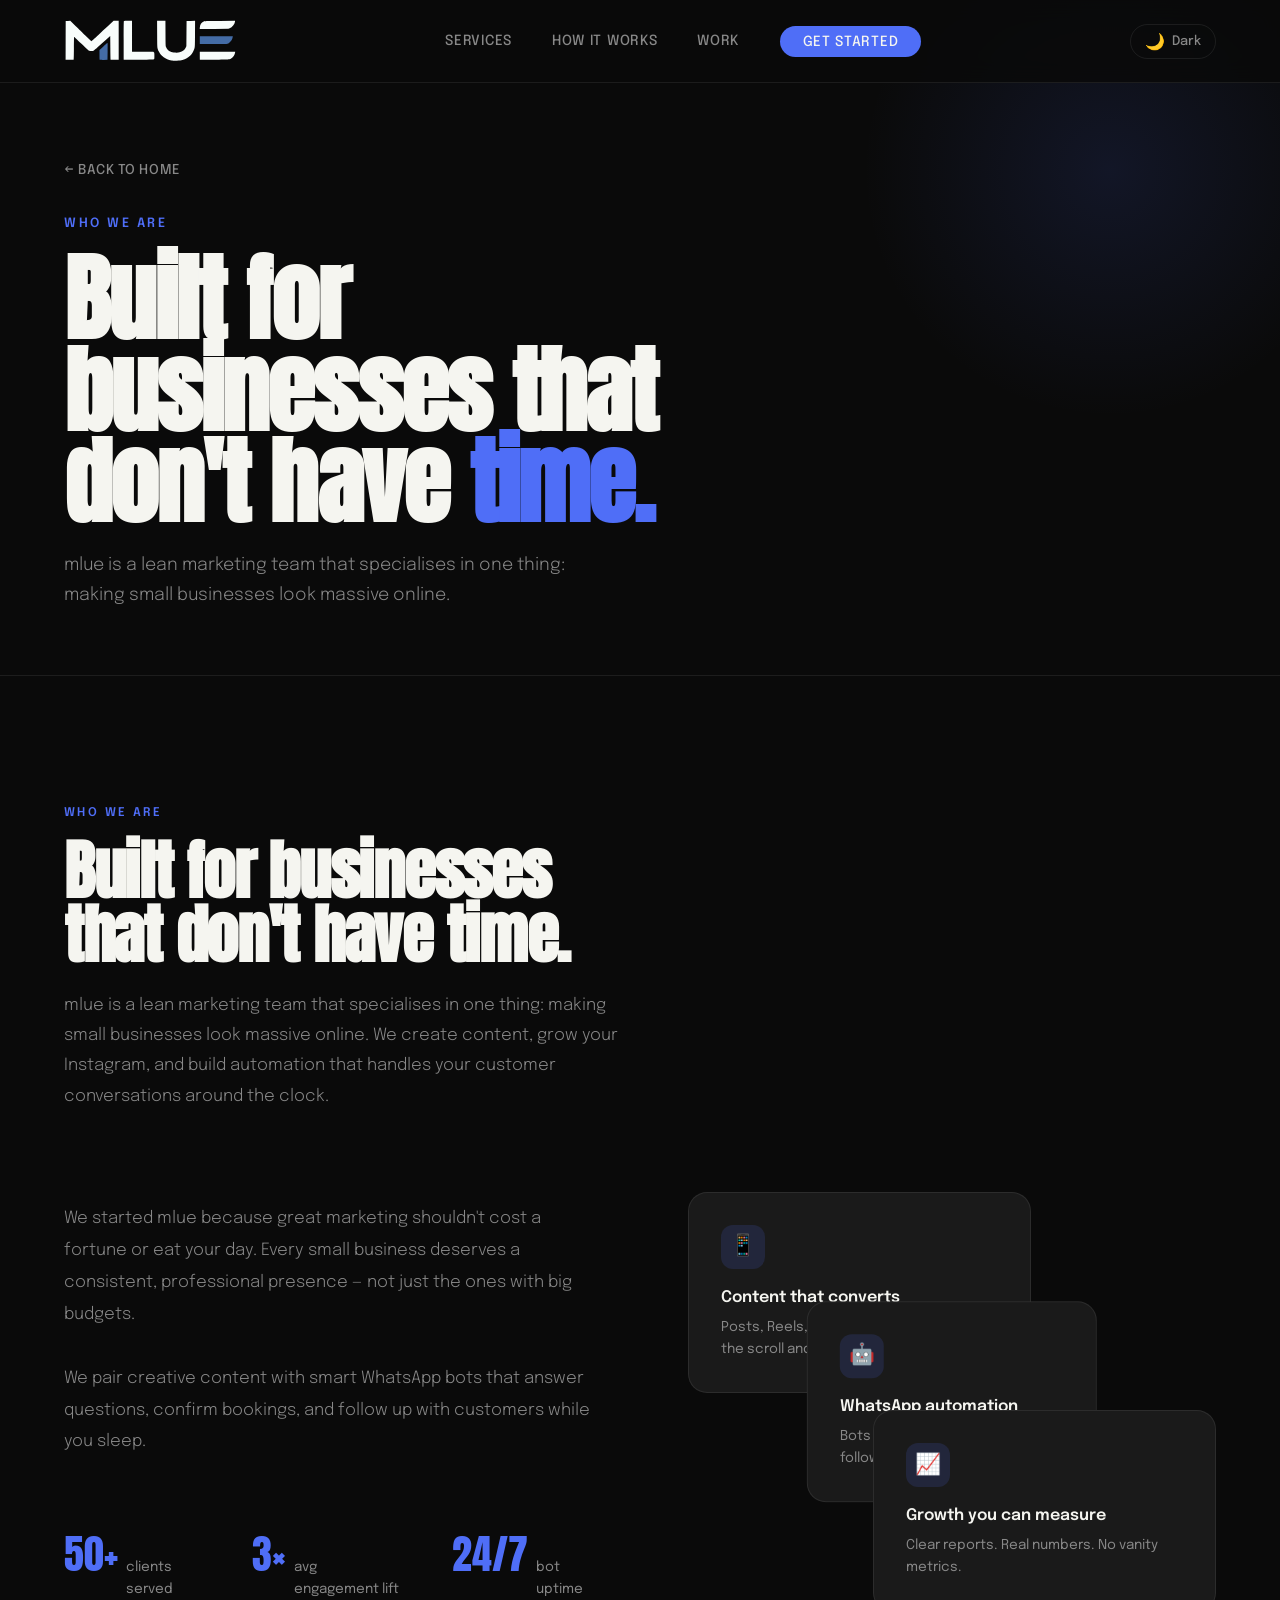
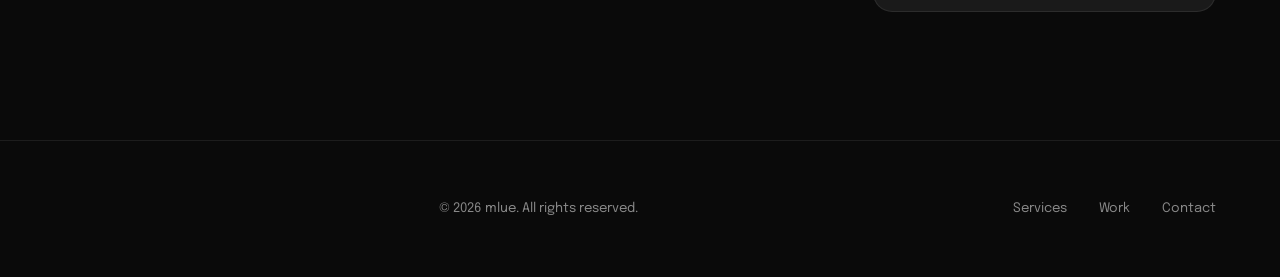
==== commit 8242a87c: "Add about page, split from home Add about page, split from home" ====
--- a/index.html
+++ b/index.html
@@ -4,8 +4,9 @@
 <meta charset="UTF-8">
 <meta name="viewport" content="width=device-width, initial-scale=1.0">
 <link rel="icon" type="image/svg+xml" href="[data-uri]">
-<title>MLUE</title>
+<title>About — MLUE</title>
 <style>
+
 @import url('https://fonts.googleapis.com/css2?family=Anton&family=Epilogue:wght@300;400;500;600;700&display=swap');
 
 *, *::before, *::after { box-sizing: border-box; margin: 0; padding: 0; }
@@ -778,297 +779,155 @@
   .contact-item { border-right: none; border-bottom: 1px solid var(--border); }
   footer { flex-direction: column; align-items: flex-start; }
 }
+
+
+/* About page hero */
+.about-page-hero {
+  min-height: 40vh;
+  display: flex;
+  flex-direction: column;
+  justify-content: center;
+  padding: 10rem 5vw 4rem;
+  position: relative;
+  overflow: hidden;
+}
+.about-page-hero .hero-orb {
+  position: absolute;
+  width: 500px; height: 500px;
+  border-radius: 50%;
+  background: radial-gradient(circle, rgba(79,110,247,0.12) 0%, transparent 70%);
+  top: -80px; right: -80px;
+  pointer-events: none;
+  animation: pulse 6s ease-in-out infinite;
+}
+.about-page-eyebrow {
+  font-size: 0.8rem;
+  font-weight: 600;
+  letter-spacing: 0.2em;
+  text-transform: uppercase;
+  color: var(--blue);
+  margin-bottom: 1.2rem;
+}
+.about-page-title {
+  font-family: 'Anton', sans-serif;
+  font-size: clamp(3rem, 8vw, 6rem);
+  line-height: 0.95;
+  letter-spacing: -0.02em;
+  margin-bottom: 1.5rem;
+}
+.about-page-sub {
+  color: var(--grey);
+  font-size: 1.1rem;
+  font-weight: 300;
+  max-width: 520px;
+  line-height: 1.7;
+}
+/* Back link */
+.back-link {
+  display: inline-flex;
+  align-items: center;
+  gap: 0.5rem;
+  color: var(--grey);
+  font-size: 0.85rem;
+  font-weight: 500;
+  text-decoration: none;
+  letter-spacing: 0.04em;
+  text-transform: uppercase;
+  transition: color 0.2s;
+  margin-bottom: 2rem;
+}
+.back-link:hover { color: var(--white); }
+
 </style>
 </head>
 <body>
 
 <!-- NAV -->
 <nav>
-  <a href="#" class="nav-logo"><div class="logo-svg-wrap"><svg style="color:#f8fdfb;" xmlns="http://www.w3.org/2000/svg" xmlns:xlink="http://www.w3.org/1999/xlink" zoomAndPan="magnify" viewBox="88 468 634 162" preserveAspectRatio="xMidYMid meet" version="1.0"><path fill="currentColor" d="M 483.695312 620.753906 C 461.484375 616.179688 445.511719 604.699219 437.359375 587.480469 C 431.121094 574.417969 431.285156 576.332031 430.953125 522.84375 L 430.703125 474.761719 L 461.484375 474.761719 L 461.734375 520.761719 C 461.980469 564.105469 462.148438 566.933594 463.644531 570.675781 C 467.304688 579.578125 474.460938 586.398438 483.363281 589.5625 C 490.683594 592.140625 506.65625 592.804688 513.5625 590.808594 C 525.207031 587.480469 532.113281 582.070312 536.355469 573.007812 L 538.519531 568.347656 L 538.933594 521.757812 L 539.347656 475.171875 L 554.988281 474.921875 L 570.628906 474.757812 L 570.382812 522.757812 C 570.050781 569.675781 570.050781 571.003906 568.21875 576.914062 C 561.644531 598.625 547.503906 612.1875 524.292969 619.171875 C 517.808594 621.085938 515.144531 621.417969 503.164062 621.667969 C 493.597656 621.835938 487.6875 621.585938 483.699219 620.753906 Z M 483.695312 620.753906 " fill-opacity="1" fill-rule="nonzero"/><path fill="currentColor" d="M 108.175781 618.011719 L 93.867188 617.84375 L 94.03125 546.46875 L 94.28125 475.175781 L 102.683594 474.925781 L 111.003906 474.679688 L 126.808594 489.902344 C 135.460938 498.21875 152.933594 515.109375 165.574219 527.421875 L 188.703125 549.796875 L 190.949219 547.964844 C 192.277344 546.96875 201.84375 538.230469 212.410156 528.5 C 222.890625 518.765625 240.359375 502.628906 251.09375 492.726562 L 270.644531 474.761719 L 289.363281 474.761719 L 289.363281 617.84375 L 274.804688 617.84375 C 266.820312 617.84375 259.996094 617.925781 259.664062 618.09375 C 259.25 618.175781 258.832031 598.542969 258.582031 574.417969 L 258.167969 530.660156 L 240.699219 546.46875 C 206.59375 577.414062 199.9375 583.15625 196.609375 584.652344 C 192.199219 586.648438 185.128906 586.648438 180.554688 584.570312 C 178.222656 583.492188 168.742188 574.921875 151.355469 557.949219 C 137.210938 544.222656 125.398438 532.992188 125.148438 532.992188 C 124.902344 532.992188 124.570312 552.125 124.484375 575.585938 C 124.316406 603.203125 123.902344 618.175781 123.402344 618.175781 C 122.988281 618.257812 116.082031 618.175781 108.179688 618.011719 Z M 108.175781 618.011719 " fill-opacity="1" fill-rule="nonzero"/><path fill="currentColor" d="M 307.996094 617.929688 C 307.832031 617.761719 307.664062 585.902344 307.664062 547.132812 C 307.664062 493.480469 307.910156 476.507812 308.664062 475.757812 C 309.328125 475.09375 313.988281 474.761719 324.050781 474.761719 L 338.445312 474.761719 L 338.445312 588.730469 L 416.726562 588.730469 L 418.722656 590.808594 C 420.71875 592.71875 420.800781 593.21875 420.800781 603.953125 C 420.800781 613.601562 420.632812 615.265625 419.300781 616.429688 C 417.972656 617.597656 412.066406 617.761719 363.066406 618.011719 C 332.953125 618.175781 308.160156 618.09375 307.992188 617.929688 Z M 307.996094 617.929688 " fill-opacity="1" fill-rule="nonzero"/><path fill="currentColor" d="M 588.347656 617.929688 C 588.179688 617.761719 588.015625 611.109375 588.015625 603.121094 L 588.015625 588.730469 L 718.371094 588.730469 L 717.625 593.054688 C 716.125 601.042969 711.300781 608.445312 704.644531 612.855469 C 697.160156 617.847656 697.324219 617.761719 640.589844 618.015625 C 612.054688 618.179688 588.511719 618.097656 588.347656 617.933594 Z M 588.347656 617.929688 " fill-opacity="1" fill-rule="nonzero"/><path fill="currentColor" d="M 588.179688 498.300781 C 588.761719 488.320312 593.585938 481 602.15625 476.925781 C 605.820312 475.179688 606.898438 475.179688 661.972656 474.925781 L 718.042969 474.679688 L 717.542969 478.507812 C 716.210938 487.824219 707.476562 498.558594 697.992188 502.382812 L 693.25 504.292969 L 640.507812 504.542969 L 587.765625 504.789062 Z M 588.179688 498.300781 " fill-opacity="1" fill-rule="nonzero"/><path fill="#446ca6" d="M 219.234375 618.175781 C 218.902344 617.84375 218.652344 609.609375 218.652344 599.957031 L 218.652344 582.324219 L 227.136719 574.503906 C 241.863281 560.859375 247.101562 556.285156 248.101562 556.285156 C 248.765625 556.285156 248.933594 564.601562 248.601562 587.230469 L 248.1875 618.261719 L 233.960938 618.511719 C 226.222656 618.589844 219.570312 618.429688 219.238281 618.175781 Z M 219.234375 618.175781 " fill-opacity="1" fill-rule="nonzero"/><path fill="#446ca6" d="M 588.015625 545.882812 L 588.015625 531.328125 L 709.636719 531.328125 L 709.058594 535.320312 C 708.808594 537.484375 707.644531 541.226562 706.480469 543.722656 C 703.816406 549.546875 695.332031 557.949219 690.503906 559.445312 C 687.925781 560.195312 674.699219 560.445312 637.511719 560.445312 L 588.015625 560.445312 Z M 588.015625 545.882812 " fill-opacity="1" fill-rule="nonzero"/></svg></div></a></a>
+  <a href="index.html" class="nav-logo"><div class="logo-svg-wrap"><svg style="color:#f8fdfb;" xmlns="http://www.w3.org/2000/svg" xmlns:xlink="http://www.w3.org/1999/xlink" zoomAndPan="magnify" viewBox="88 468 634 162" preserveAspectRatio="xMidYMid meet" version="1.0"><path fill="currentColor" d="M 483.695312 620.753906 C 461.484375 616.179688 445.511719 604.699219 437.359375 587.480469 C 431.121094 574.417969 431.285156 576.332031 430.953125 522.84375 L 430.703125 474.761719 L 461.484375 474.761719 L 461.734375 520.761719 C 461.980469 564.105469 462.148438 566.933594 463.644531 570.675781 C 467.304688 579.578125 474.460938 586.398438 483.363281 589.5625 C 490.683594 592.140625 506.65625 592.804688 513.5625 590.808594 C 525.207031 587.480469 532.113281 582.070312 536.355469 573.007812 L 538.519531 568.347656 L 538.933594 521.757812 L 539.347656 475.171875 L 554.988281 474.921875 L 570.628906 474.757812 L 570.382812 522.757812 C 570.050781 569.675781 570.050781 571.003906 568.21875 576.914062 C 561.644531 598.625 547.503906 612.1875 524.292969 619.171875 C 517.808594 621.085938 515.144531 621.417969 503.164062 621.667969 C 493.597656 621.835938 487.6875 621.585938 483.699219 620.753906 Z M 483.695312 620.753906 " fill-opacity="1" fill-rule="nonzero"/><path fill="currentColor" d="M 108.175781 618.011719 L 93.867188 617.84375 L 94.03125 546.46875 L 94.28125 475.175781 L 102.683594 474.925781 L 111.003906 474.679688 L 126.808594 489.902344 C 135.460938 498.21875 152.933594 515.109375 165.574219 527.421875 L 188.703125 549.796875 L 190.949219 547.964844 C 192.277344 546.96875 201.84375 538.230469 212.410156 528.5 C 222.890625 518.765625 240.359375 502.628906 251.09375 492.726562 L 270.644531 474.761719 L 289.363281 474.761719 L 289.363281 617.84375 L 274.804688 617.84375 C 266.820312 617.84375 259.996094 617.925781 259.664062 618.09375 C 259.25 618.175781 258.832031 598.542969 258.582031 574.417969 L 258.167969 530.660156 L 240.699219 546.46875 C 206.59375 577.414062 199.9375 583.15625 196.609375 584.652344 C 192.199219 586.648438 185.128906 586.648438 180.554688 584.570312 C 178.222656 583.492188 168.742188 574.921875 151.355469 557.949219 C 137.210938 544.222656 125.398438 532.992188 125.148438 532.992188 C 124.902344 532.992188 124.570312 552.125 124.484375 575.585938 C 124.316406 603.203125 123.902344 618.175781 123.402344 618.175781 C 122.988281 618.257812 116.082031 618.175781 108.179688 618.011719 Z M 108.175781 618.011719 " fill-opacity="1" fill-rule="nonzero"/><path fill="currentColor" d="M 307.996094 617.929688 C 307.832031 617.761719 307.664062 585.902344 307.664062 547.132812 C 307.664062 493.480469 307.910156 476.507812 308.664062 475.757812 C 309.328125 475.09375 313.988281 474.761719 324.050781 474.761719 L 338.445312 474.761719 L 338.445312 588.730469 L 416.726562 588.730469 L 418.722656 590.808594 C 420.71875 592.71875 420.800781 593.21875 420.800781 603.953125 C 420.800781 613.601562 420.632812 615.265625 419.300781 616.429688 C 417.972656 617.597656 412.066406 617.761719 363.066406 618.011719 C 332.953125 618.175781 308.160156 618.09375 307.992188 617.929688 Z M 307.996094 617.929688 " fill-opacity="1" fill-rule="nonzero"/><path fill="currentColor" d="M 588.347656 617.929688 C 588.179688 617.761719 588.015625 611.109375 588.015625 603.121094 L 588.015625 588.730469 L 718.371094 588.730469 L 717.625 593.054688 C 716.125 601.042969 711.300781 608.445312 704.644531 612.855469 C 697.160156 617.847656 697.324219 617.761719 640.589844 618.015625 C 612.054688 618.179688 588.511719 618.097656 588.347656 617.933594 Z M 588.347656 617.929688 " fill-opacity="1" fill-rule="nonzero"/><path fill="currentColor" d="M 588.179688 498.300781 C 588.761719 488.320312 593.585938 481 602.15625 476.925781 C 605.820312 475.179688 606.898438 475.179688 661.972656 474.925781 L 718.042969 474.679688 L 717.542969 478.507812 C 716.210938 487.824219 707.476562 498.558594 697.992188 502.382812 L 693.25 504.292969 L 640.507812 504.542969 L 587.765625 504.789062 Z M 588.179688 498.300781 " fill-opacity="1" fill-rule="nonzero"/><path fill="#446ca6" d="M 219.234375 618.175781 C 218.902344 617.84375 218.652344 609.609375 218.652344 599.957031 L 218.652344 582.324219 L 227.136719 574.503906 C 241.863281 560.859375 247.101562 556.285156 248.101562 556.285156 C 248.765625 556.285156 248.933594 564.601562 248.601562 587.230469 L 248.1875 618.261719 L 233.960938 618.511719 C 226.222656 618.589844 219.570312 618.429688 219.238281 618.175781 Z M 219.234375 618.175781 " fill-opacity="1" fill-rule="nonzero"/><path fill="#446ca6" d="M 588.015625 545.882812 L 588.015625 531.328125 L 709.636719 531.328125 L 709.058594 535.320312 C 708.808594 537.484375 707.644531 541.226562 706.480469 543.722656 C 703.816406 549.546875 695.332031 557.949219 690.503906 559.445312 C 687.925781 560.195312 674.699219 560.445312 637.511719 560.445312 L 588.015625 560.445312 Z M 588.015625 545.882812 " fill-opacity="1" fill-rule="nonzero"/></svg></div></a>
   <ul class="nav-links">
-    <li><a href="about.html">About</a></li>
-    <li><a href="#services">Services</a></li>
-    <li><a href="#process">How it works</a></li>
-    <li><a href="#portfolio">Work</a></li>
-    <li><a href="#contact" class="nav-cta">Get started</a></li>
+    <li><a href="index.html#services">Services</a></li>
+    <li><a href="index.html#process">How it works</a></li>
+    <li><a href="index.html#portfolio">Work</a></li>
+    <li><a href="index.html#contact" class="nav-cta">Get started</a></li>
   </ul>
   <button class="theme-toggle" onclick="toggleTheme()" id="themeToggle">
     <span class="toggle-icon">🌙</span><span class="toggle-label">Dark</span>
   </button>
 </nav>
 
-<!-- HERO -->
-<section id="hero">
+<!-- ABOUT PAGE HERO -->
+<div class="about-page-hero">
   <div class="hero-orb"></div>
-  <div class="hero-orb2"></div>
-
-  <p class="hero-eyebrow">Social media & automation agency</p>
-  <h1 class="hero-title">
-    <span class="line">Your brand.</span>
-    <span class="line">On <span class="blue">every</span></span>
-    <span class="line">feed.</span>
-  </h1>
-  <p class="hero-sub">mlue handles your Instagram content, grows your audience, and automates your customer conversations on WhatsApp — so you run your business, not your phone.</p>
-  <div class="hero-actions">
-    <a href="#contact" class="btn-primary">Start growing →</a>
-    <a href="#services" class="btn-secondary">See what we do</a>
-  </div>
-
-  <div class="hero-scroll">
-    <span class="scroll-line"></span>
-    Scroll to explore
-  </div>
-</section>
-
-<!-- TICKER -->
-<div class="ticker-wrap">
-  <div class="ticker-inner">
-    <span>Instagram Content</span><span class="dot">·</span>
-    <span>WhatsApp Automation</span><span class="dot">·</span>
-    <span>Booking Agents</span><span class="dot">·</span>
-    <span>Reels & Stories</span><span class="dot">·</span>
-    <span>Caption Writing</span><span class="dot">·</span>
-    <span>Community Growth</span><span class="dot">·</span>
-    <span>Small Business Focus</span><span class="dot">·</span>
-    <span>Instagram Content</span><span class="dot">·</span>
-    <span>WhatsApp Automation</span><span class="dot">·</span>
-    <span>Booking Agents</span><span class="dot">·</span>
-    <span>Reels & Stories</span><span class="dot">·</span>
-    <span>Caption Writing</span><span class="dot">·</span>
-    <span>Community Growth</span><span class="dot">·</span>
-    <span>Small Business Focus</span><span class="dot">·</span>
-  </div>
+  <a href="index.html" class="back-link">← Back to home</a>
+  <p class="about-page-eyebrow">Who we are</p>
+  <h1 class="about-page-title">Built for<br>businesses that<br>don't have <span style="color:var(--blue)">time.</span></h1>
+  <p class="about-page-sub">mlue is a lean marketing team that specialises in one thing: making small businesses look massive online.</p>
 </div>
 
-
-<!-- SERVICES -->
-<section id="services">
-  <p class="section-label reveal">What we do</p>
-  <h2 class="section-title reveal reveal-delay-1">Six things.<br>Done properly.</h2>
-
-  <div class="services-grid">
-    <div class="service-card reveal">
-      <div class="service-num">01</div>
-      <span class="service-icon">📸</span>
-      <div class="service-title">Instagram Content Creation</div>
-      <div class="service-desc">We plan, design, and write every post, Reel, and Story for your account. Consistent aesthetic, on-brand copy, posted on schedule.</div>
-      <span class="service-tag">Monthly retainer</span>
-    </div>
-    <div class="service-card reveal reveal-delay-1">
-      <div class="service-num">02</div>
-      <span class="service-icon">🎬</span>
-      <div class="service-title">Reels & Video Production</div>
-      <div class="service-desc">Short-form video is where attention lives. We script, edit, and produce Reels that reach beyond your existing followers.</div>
-      <span class="service-tag">Add-on</span>
-    </div>
-    <div class="service-card reveal reveal-delay-2">
-      <div class="service-num">03</div>
-      <span class="service-icon">💬</span>
-      <div class="service-title">WhatsApp Booking Agents</div>
-      <div class="service-desc">An automated bot that handles appointment requests, sends confirmations, and follows up with reminders — without you lifting a finger.</div>
-      <span class="service-tag">Setup + monthly</span>
-    </div>
-    <div class="service-card reveal">
-      <div class="service-num">04</div>
-      <span class="service-icon">🤝</span>
-      <div class="service-title">Community Management</div>
-      <div class="service-desc">We respond to DMs, moderate comments, and keep your audience engaged so the algorithm keeps showing your content.</div>
-      <span class="service-tag">Monthly retainer</span>
-    </div>
-    <div class="service-card reveal reveal-delay-1">
-      <div class="service-num">05</div>
-      <span class="service-icon">🎯</span>
-      <div class="service-title">Growth Strategy</div>
-      <div class="service-desc">Hashtag research, competitor analysis, posting cadence, and a 90-day plan to grow the right audience for your business.</div>
-      <span class="service-tag">One-time + ongoing</span>
-    </div>
-    <div class="service-card reveal reveal-delay-2">
-      <div class="service-num">06</div>
-      <span class="service-icon">📊</span>
-      <div class="service-title">Monthly Reporting</div>
-      <div class="service-desc">A clear breakdown of reach, engagement, follower growth, and bot interactions every month. You always know what's working.</div>
-      <span class="service-tag">Included</span>
-    </div>
-  </div>
-</section>
-
-<!-- PROCESS -->
-<section id="process">
-  <p class="section-label reveal">How it works</p>
-  <h2 class="section-title reveal reveal-delay-1">From first call<br>to first post.</h2>
-
-  <div class="process-steps">
-    <div class="process-step reveal">
-      <div class="step-num">01</div>
-      <div>
-        <div class="step-title">Discovery call</div>
-        <div class="step-sub">30 minutes. We learn your business, your goals, and your audience. No templates — we start from your reality.</div>
-      </div>
-      <div>
-        <div style="background: rgba(79,110,247,0.06); border: 1px solid var(--border); border-radius: 0.8rem; padding: 1.5rem;">
-          <div style="color: var(--grey); font-size: 0.85rem; line-height: 1.8;">✓ Business audit<br>✓ Competitor review<br>✓ Goal setting<br>✓ Package selection</div>
+<!-- ABOUT CONTENT -->
+<section id="about">
+  <p class="section-label reveal">Who we are</p>
+  <h2 class="section-title reveal reveal-delay-1">Built for businesses<br>that don't have time.</h2>
+  <p class="section-sub reveal reveal-delay-2">mlue is a lean marketing team that specialises in one thing: making small businesses look massive online. We create content, grow your Instagram, and build automation that handles your customer conversations around the clock.</p>
+
+  <div class="about-grid">
+    <div class="about-text reveal">
+      <p style="color: var(--grey); line-height: 1.9; font-weight: 300; font-size: 1.05rem; margin-bottom: 2rem;">We started mlue because great marketing shouldn't cost a fortune or eat your day. Every small business deserves a consistent, professional presence — not just the ones with big budgets.</p>
+      <p style="color: var(--grey); line-height: 1.9; font-weight: 300; font-size: 1.05rem;">We pair creative content with smart WhatsApp bots that answer questions, confirm bookings, and follow up with customers while you sleep.</p>
+      <div style="display: flex; gap: 3rem; margin-top: 3rem;">
+        <div class="about-stat">
+          <span class="stat-num">50+</span>
+          <span class="stat-label">clients served</span>
+        </div>
+        <div class="about-stat">
+          <span class="stat-num">3×</span>
+          <span class="stat-label">avg engagement lift</span>
+        </div>
+        <div class="about-stat">
+          <span class="stat-num">24/7</span>
+          <span class="stat-label">bot uptime</span>
         </div>
       </div>
     </div>
-    <div class="process-step reveal">
-      <div class="step-num">02</div>
-      <div>
-        <div class="step-title">Strategy & setup</div>
-        <div class="step-sub">We build your content calendar, visual identity, and (if applicable) your WhatsApp bot flows. You approve before anything goes live.</div>
+
+    <div class="about-visual reveal reveal-delay-2">
+      <div class="about-card card-1">
+        <div class="card-icon">📱</div>
+        <div class="card-title">Content that converts</div>
+        <div class="card-text">Posts, Reels, and Stories crafted to stop the scroll and drive real action.</div>
       </div>
-      <div>
-        <div style="background: rgba(79,110,247,0.06); border: 1px solid var(--border); border-radius: 0.8rem; padding: 1.5rem;">
-          <div style="color: var(--grey); font-size: 0.85rem; line-height: 1.8;">✓ Content calendar<br>✓ Brand guidelines<br>✓ Bot flow design<br>✓ Your approval</div>
-        </div>
+      <div class="about-card card-3">
+        <div class="card-icon">🤖</div>
+        <div class="card-title">WhatsApp automation</div>
+        <div class="card-text">Bots that book, answer, and follow up — automatically.</div>
       </div>
-    </div>
-    <div class="process-step reveal">
-      <div class="step-num">03</div>
-      <div>
-        <div class="step-title">We execute</div>
-        <div class="step-sub">Content goes out. The bot goes live. We manage everything while you check in on results — not tasks.</div>
-      </div>
-      <div>
-        <div style="background: rgba(79,110,247,0.06); border: 1px solid var(--border); border-radius: 0.8rem; padding: 1.5rem;">
-          <div style="color: var(--grey); font-size: 0.85rem; line-height: 1.8;">✓ Daily posting<br>✓ Community engagement<br>✓ Bot monitoring<br>✓ Weekly check-ins</div>
-        </div>
-      </div>
-    </div>
-    <div class="process-step reveal">
-      <div class="step-num">04</div>
-      <div>
-        <div class="step-title">Review & grow</div>
-        <div class="step-sub">Monthly reports. Honest conversations. We adjust what isn't working and double down on what is.</div>
-      </div>
-      <div>
-        <div style="background: rgba(79,110,247,0.06); border: 1px solid var(--border); border-radius: 0.8rem; padding: 1.5rem;">
-          <div style="color: var(--grey); font-size: 0.85rem; line-height: 1.8;">✓ Performance report<br>✓ Strategy refinement<br>✓ Growth targets<br>✓ Next month plan</div>
-        </div>
+      <div class="about-card card-2">
+        <div class="card-icon">📈</div>
+        <div class="card-title">Growth you can measure</div>
+        <div class="card-text">Clear reports. Real numbers. No vanity metrics.</div>
       </div>
     </div>
   </div>
 </section>
 
-<!-- PORTFOLIO -->
-<section id="portfolio">
-  <p class="section-label reveal">Our work</p>
-  <h2 class="section-title reveal reveal-delay-1">Results over aesthetics.<br>(Though we do both.)</h2>
-  <p class="section-sub reveal reveal-delay-2" style="margin-bottom: 0;">A sample of what we've built for small businesses like yours.</p>
-
-  <div class="portfolio-grid">
-    <div class="portfolio-item big reveal">
-      <div class="portfolio-bg"></div>
-      <div class="emoji-bg">💇</div>
-      <div class="inner">
-        <div class="portfolio-tag">Hair Salon · Instagram + WhatsApp Bot</div>
-        <div class="portfolio-name">Salon Nour</div>
-        <div class="portfolio-result">+180% bookings in 60 days via automated WhatsApp agent. Grew from 800 to 4,200 Instagram followers.</div>
-      </div>
-    </div>
-    <div class="col-right">
-      <div class="portfolio-item reveal reveal-delay-1">
-        <div class="portfolio-bg"></div>
-        <div class="emoji-bg">🍕</div>
-        <div class="inner">
-          <div class="portfolio-tag">Restaurant · Instagram Content</div>
-          <div class="portfolio-name-sm">Crust & Co.</div>
-          <div class="portfolio-result">Tripled Reel reach. 2k new followers in 45 days.</div>
-        </div>
-      </div>
-      <div class="portfolio-item reveal reveal-delay-2">
-        <div class="portfolio-bg"></div>
-        <div class="emoji-bg">🧴</div>
-        <div class="inner">
-          <div class="portfolio-tag">Beauty Brand · Full Package</div>
-          <div class="portfolio-name-sm">Glow Collective</div>
-          <div class="portfolio-result">WhatsApp bot handles 200+ customer queries/week. Zero staff hours spent on DMs.</div>
-        </div>
-      </div>
-    </div>
-  </div>
-</section>
-
-<!-- TESTIMONIALS -->
-<section id="testimonials">
-  <p class="section-label reveal">What clients say</p>
-  <h2 class="section-title reveal reveal-delay-1">Don't take<br>our word for it.</h2>
-
-  <div class="testimonials-grid">
-    <div class="testimonial-card reveal">
-      <div class="stars">★★★★★</div>
-      <p class="testimonial-text">"Before mlue I was posting randomly, hoping something would work. Now our Instagram actually brings in customers. The WhatsApp bot alone saved me hours every week."</p>
-      <div class="testimonial-author">
-        <div class="author-avatar">F</div>
-        <div>
-          <div class="author-name">Fatima Al-Hassan</div>
-          <div class="author-biz">Owner, Salon Nour</div>
-        </div>
-      </div>
-    </div>
-    <div class="testimonial-card reveal reveal-delay-1">
-      <div class="stars">★★★★★</div>
-      <p class="testimonial-text">"They understood our brand from day one. The content they make actually looks like us — not some generic template. Our engagement went from dead to genuinely active."</p>
-      <div class="testimonial-author">
-        <div class="author-avatar">M</div>
-        <div>
-          <div class="author-name">Marco Diaz</div>
-          <div class="author-biz">Founder, Crust & Co.</div>
-        </div>
-      </div>
-    </div>
-    <div class="testimonial-card reveal reveal-delay-2">
-      <div class="stars">★★★★★</div>
-      <p class="testimonial-text">"The booking automation was a game changer. Customers message our WhatsApp at 11pm and wake up with a confirmed appointment. I don't touch it. It just works."</p>
-      <div class="testimonial-author">
-        <div class="author-avatar">A</div>
-        <div>
-          <div class="author-name">Aisha Kamara</div>
-          <div class="author-biz">Founder, Glow Collective</div>
-        </div>
-      </div>
-    </div>
-  </div>
-</section>
-
-<!-- CTA -->
-<section id="cta">
-  <h2 class="cta-title reveal">Ready to stop<br>posting into <span class="blue">the void?</span></h2>
-  <p class="cta-sub reveal reveal-delay-1">Let's talk about your business. First call is free, no pressure, no pitch deck.</p>
-  <div class="cta-actions reveal reveal-delay-2">
-    <a href="#contact" class="btn-primary">Book a free call →</a>
-    <a href="#" class="btn-secondary">WhatsApp us</a>
-  </div>
-</section>
-
-<!-- CONTACT -->
-<div id="contact">
-  <a href="mailto:info@mluelk.com" class="contact-item">
-    <div class="contact-label">Email us</div>
-    <div class="contact-val">info@mluelk.com</div>
-  </a>
-  <a href="#" class="contact-item">
-    <div class="contact-label">WhatsApp</div>
-    <div class="contact-val">+94 000 000 000</div>
-  </a>
-  <a href="https://www.instagram.com/mluelk" class="contact-item" target="_blank" rel="noopener noreferrer">
-    <div class="contact-label">Follow us</div>
-    <div class="contact-val">@mluelk</div>
-  </a>
-</div>
-
 <!-- FOOTER -->
 <footer>
-  <div class="footer-logo"><div style="height:40px;width:auto;display:flex;align-items:center;color:var(--white)"><svg style="color:#f8fdfb;" xmlns="http://www.w3.org/2000/svg" xmlns:xlink="http://www.w3.org/1999/xlink" zoomAndPan="magnify" viewBox="88 468 634 162" preserveAspectRatio="xMidYMid meet" version="1.0"><path fill="currentColor" d="M 483.695312 620.753906 C 461.484375 616.179688 445.511719 604.699219 437.359375 587.480469 C 431.121094 574.417969 431.285156 576.332031 430.953125 522.84375 L 430.703125 474.761719 L 461.484375 474.761719 L 461.734375 520.761719 C 461.980469 564.105469 462.148438 566.933594 463.644531 570.675781 C 467.304688 579.578125 474.460938 586.398438 483.363281 589.5625 C 490.683594 592.140625 506.65625 592.804688 513.5625 590.808594 C 525.207031 587.480469 532.113281 582.070312 536.355469 573.007812 L 538.519531 568.347656 L 538.933594 521.757812 L 539.347656 475.171875 L 554.988281 474.921875 L 570.628906 474.757812 L 570.382812 522.757812 C 570.050781 569.675781 570.050781 571.003906 568.21875 576.914062 C 561.644531 598.625 547.503906 612.1875 524.292969 619.171875 C 517.808594 621.085938 515.144531 621.417969 503.164062 621.667969 C 493.597656 621.835938 487.6875 621.585938 483.699219 620.753906 Z M 483.695312 620.753906 " fill-opacity="1" fill-rule="nonzero"/><path fill="currentColor" d="M 108.175781 618.011719 L 93.867188 617.84375 L 94.03125 546.46875 L 94.28125 475.175781 L 102.683594 474.925781 L 111.003906 474.679688 L 126.808594 489.902344 C 135.460938 498.21875 152.933594 515.109375 165.574219 527.421875 L 188.703125 549.796875 L 190.949219 547.964844 C 192.277344 546.96875 201.84375 538.230469 212.410156 528.5 C 222.890625 518.765625 240.359375 502.628906 251.09375 492.726562 L 270.644531 474.761719 L 289.363281 474.761719 L 289.363281 617.84375 L 274.804688 617.84375 C 266.820312 617.84375 259.996094 617.925781 259.664062 618.09375 C 259.25 618.175781 258.832031 598.542969 258.582031 574.417969 L 258.167969 530.660156 L 240.699219 546.46875 C 206.59375 577.414062 199.9375 583.15625 196.609375 584.652344 C 192.199219 586.648438 185.128906 586.648438 180.554688 584.570312 C 178.222656 583.492188 168.742188 574.921875 151.355469 557.949219 C 137.210938 544.222656 125.398438 532.992188 125.148438 532.992188 C 124.902344 532.992188 124.570312 552.125 124.484375 575.585938 C 124.316406 603.203125 123.902344 618.175781 123.402344 618.175781 C 122.988281 618.257812 116.082031 618.175781 108.179688 618.011719 Z M 108.175781 618.011719 " fill-opacity="1" fill-rule="nonzero"/><path fill="currentColor" d="M 307.996094 617.929688 C 307.832031 617.761719 307.664062 585.902344 307.664062 547.132812 C 307.664062 493.480469 307.910156 476.507812 308.664062 475.757812 C 309.328125 475.09375 313.988281 474.761719 324.050781 474.761719 L 338.445312 474.761719 L 338.445312 588.730469 L 416.726562 588.730469 L 418.722656 590.808594 C 420.71875 592.71875 420.800781 593.21875 420.800781 603.953125 C 420.800781 613.601562 420.632812 615.265625 419.300781 616.429688 C 417.972656 617.597656 412.066406 617.761719 363.066406 618.011719 C 332.953125 618.175781 308.160156 618.09375 307.992188 617.929688 Z M 307.996094 617.929688 " fill-opacity="1" fill-rule="nonzero"/><path fill="currentColor" d="M 588.347656 617.929688 C 588.179688 617.761719 588.015625 611.109375 588.015625 603.121094 L 588.015625 588.730469 L 718.371094 588.730469 L 717.625 593.054688 C 716.125 601.042969 711.300781 608.445312 704.644531 612.855469 C 697.160156 617.847656 697.324219 617.761719 640.589844 618.015625 C 612.054688 618.179688 588.511719 618.097656 588.347656 617.933594 Z M 588.347656 617.929688 " fill-opacity="1" fill-rule="nonzero"/><path fill="currentColor" d="M 588.179688 498.300781 C 588.761719 488.320312 593.585938 481 602.15625 476.925781 C 605.820312 475.179688 606.898438 475.179688 661.972656 474.925781 L 718.042969 474.679688 L 717.542969 478.507812 C 716.210938 487.824219 707.476562 498.558594 697.992188 502.382812 L 693.25 504.292969 L 640.507812 504.542969 L 587.765625 504.789062 Z M 588.179688 498.300781 " fill-opacity="1" fill-rule="nonzero"/><path fill="#446ca6" d="M 219.234375 618.175781 C 218.902344 617.84375 218.652344 609.609375 218.652344 599.957031 L 218.652344 582.324219 L 227.136719 574.503906 C 241.863281 560.859375 247.101562 556.285156 248.101562 556.285156 C 248.765625 556.285156 248.933594 564.601562 248.601562 587.230469 L 248.1875 618.261719 L 233.960938 618.511719 C 226.222656 618.589844 219.570312 618.429688 219.238281 618.175781 Z M 219.234375 618.175781 " fill-opacity="1" fill-rule="nonzero"/><path fill="#446ca6" d="M 588.015625 545.882812 L 588.015625 531.328125 L 709.636719 531.328125 L 709.058594 535.320312 C 708.808594 537.484375 707.644531 541.226562 706.480469 543.722656 C 703.816406 549.546875 695.332031 557.949219 690.503906 559.445312 C 687.925781 560.195312 674.699219 560.445312 637.511719 560.445312 L 588.015625 560.445312 Z M 588.015625 545.882812 " fill-opacity="1" fill-rule="nonzero"/></svg></div></div>
+  <div class="footer-logo"><div style="height:40px;width:auto;display:flex;align-items:center;color:var(--white)">
+    <a href="index.html" style="display:flex;align-items:center;">
+      <svg style="color:#f8fdfb;" xmlns="http://www.w3.org/2000/svg" xmlns:xlink="http://www.w3.org/1999/xlink" zoomAndPan="magnify" viewBox="88 468 634 162" preserveAspectRatio="xMidYMid meet" version="1.0"><path fill="currentColor" d="M 483.695312 620.753906 C 461.484375 616.179688 445.511719 604.699219 437.359375 587.480469 C 431.121094 574.417969 431.285156 576.332031 430.953125 522.84375 L 430.703125 474.761719 L 461.484375 474.761719 L 461.734375 520.761719 C 461.980469 564.105469 462.148438 566.933594 463.644531 570.675781 C 467.304688 579.578125 474.460938 586.398438 483.363281 589.5625 C 490.683594 592.140625 506.65625 592.804688 513.5625 590.808594 C 525.207031 587.480469 532.113281 582.070312 536.355469 573.007812 L 538.519531 568.347656 L 538.933594 521.757812 L 539.347656 475.171875 L 554.988281 474.921875 L 570.628906 474.757812 L 570.382812 522.757812 C 570.050781 569.675781 570.050781 571.003906 568.21875 576.914062 C 561.644531 598.625 547.503906 612.1875 524.292969 619.171875 C 517.808594 621.085938 515.144531 621.417969 503.164062 621.667969 C 493.597656 621.835938 487.6875 621.585938 483.699219 620.753906 Z M 483.695312 620.753906 " fill-opacity="1" fill-rule="nonzero"/><path fill="currentColor" d="M 108.175781 618.011719 L 93.867188 617.84375 L 94.03125 546.46875 L 94.28125 475.175781 L 102.683594 474.925781 L 111.003906 474.679688 L 126.808594 489.902344 C 135.460938 498.21875 152.933594 515.109375 165.574219 527.421875 L 188.703125 549.796875 L 190.949219 547.964844 C 192.277344 546.96875 201.84375 538.230469 212.410156 528.5 C 222.890625 518.765625 240.359375 502.628906 251.09375 492.726562 L 270.644531 474.761719 L 289.363281 474.761719 L 289.363281 617.84375 L 274.804688 617.84375 C 266.820312 617.84375 259.996094 617.925781 259.664062 618.09375 C 259.25 618.175781 258.832031 598.542969 258.582031 574.417969 L 258.167969 530.660156 L 240.699219 546.46875 C 206.59375 577.414062 199.9375 583.15625 196.609375 584.652344 C 192.199219 586.648438 185.128906 586.648438 180.554688 584.570312 C 178.222656 583.492188 168.742188 574.921875 151.355469 557.949219 C 137.210938 544.222656 125.398438 532.992188 125.148438 532.992188 C 124.902344 532.992188 124.570312 552.125 124.484375 575.585938 C 124.316406 603.203125 123.902344 618.175781 123.402344 618.175781 C 122.988281 618.257812 116.082031 618.175781 108.179688 618.011719 Z M 108.175781 618.011719 " fill-opacity="1" fill-rule="nonzero"/><path fill="currentColor" d="M 307.996094 617.929688 C 307.832031 617.761719 307.664062 585.902344 307.664062 547.132812 C 307.664062 493.480469 307.910156 476.507812 308.664062 475.757812 C 309.328125 475.09375 313.988281 474.761719 324.050781 474.761719 L 338.445312 474.761719 L 338.445312 588.730469 L 416.726562 588.730469 L 418.722656 590.808594 C 420.71875 592.71875 420.800781 593.21875 420.800781 603.953125 C 420.800781 613.601562 420.632812 615.265625 419.300781 616.429688 C 417.972656 617.597656 412.066406 617.761719 363.066406 618.011719 C 332.953125 618.175781 308.160156 618.09375 307.992188 617.929688 Z M 307.996094 617.929688 " fill-opacity="1" fill-rule="nonzero"/><path fill="currentColor" d="M 588.347656 617.929688 C 588.179688 617.761719 588.015625 611.109375 588.015625 603.121094 L 588.015625 588.730469 L 718.371094 588.730469 L 717.625 593.054688 C 716.125 601.042969 711.300781 608.445312 704.644531 612.855469 C 697.160156 617.847656 697.324219 617.761719 640.589844 618.015625 C 612.054688 618.179688 588.511719 618.097656 588.347656 617.933594 Z M 588.347656 617.929688 " fill-opacity="1" fill-rule="nonzero"/><path fill="currentColor" d="M 588.179688 498.300781 C 588.761719 488.320312 593.585938 481 602.15625 476.925781 C 605.820312 475.179688 606.898438 475.179688 661.972656 474.925781 L 718.042969 474.679688 L 717.542969 478.507812 C 716.210938 487.824219 707.476562 498.558594 697.992188 502.382812 L 693.25 504.292969 L 640.507812 504.542969 L 587.765625 504.789062 Z M 588.179688 498.300781 " fill-opacity="1" fill-rule="nonzero"/><path fill="#446ca6" d="M 219.234375 618.175781 C 218.902344 617.84375 218.652344 609.609375 218.652344 599.957031 L 218.652344 582.324219 L 227.136719 574.503906 C 241.863281 560.859375 247.101562 556.285156 248.101562 556.285156 C 248.765625 556.285156 248.933594 564.601562 248.601562 587.230469 L 248.1875 618.261719 L 233.960938 618.511719 C 226.222656 618.589844 219.570312 618.429688 219.238281 618.175781 Z M 219.234375 618.175781 " fill-opacity="1" fill-rule="nonzero"/><path fill="#446ca6" d="M 588.015625 545.882812 L 588.015625 531.328125 L 709.636719 531.328125 L 709.058594 535.320312 C 708.808594 537.484375 707.644531 541.226562 706.480469 543.722656 C 703.816406 549.546875 695.332031 557.949219 690.503906 559.445312 C 687.925781 560.195312 674.699219 560.445312 637.511719 560.445312 L 588.015625 560.445312 Z M 588.015625 545.882812 " fill-opacity="1" fill-rule="nonzero"/></svg>
+    </a>
+  </div></div>
   <div class="footer-copy">© 2026 mlue. All rights reserved.</div>
   <div class="footer-links">
-    <a href="about.html">About</a>
-    <a href="#services">Services</a>
-    <a href="#portfolio">Work</a>
-    <a href="#contact">Contact</a>
+    <a href="index.html#services">Services</a>
+    <a href="index.html#portfolio">Work</a>
+    <a href="index.html#contact">Contact</a>
   </div>
 </footer>
 
 <script>
+
 // Scroll reveal
 const observer = new IntersectionObserver((entries) => {
   entries.forEach(entry => {
@@ -1132,6 +991,7 @@
     }
   }
 })();
+
 </script>
 </body>
 </html>
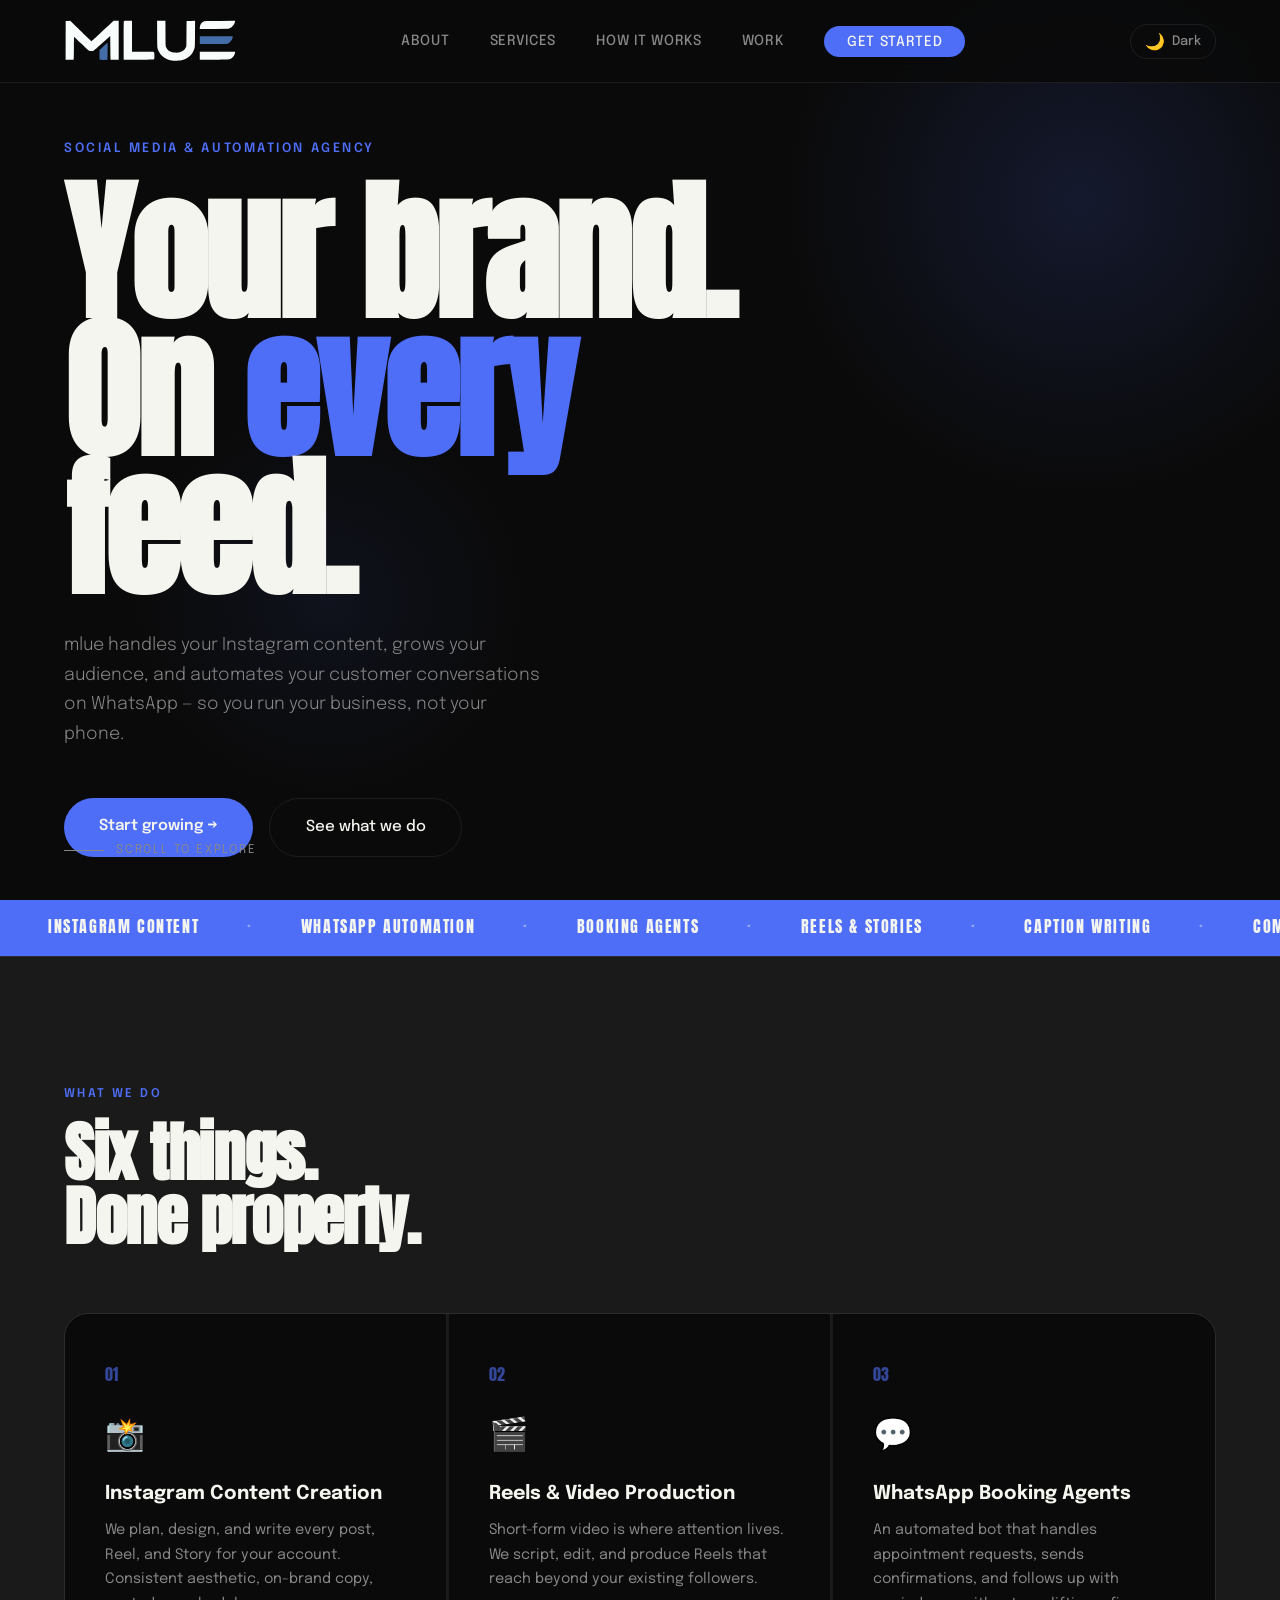
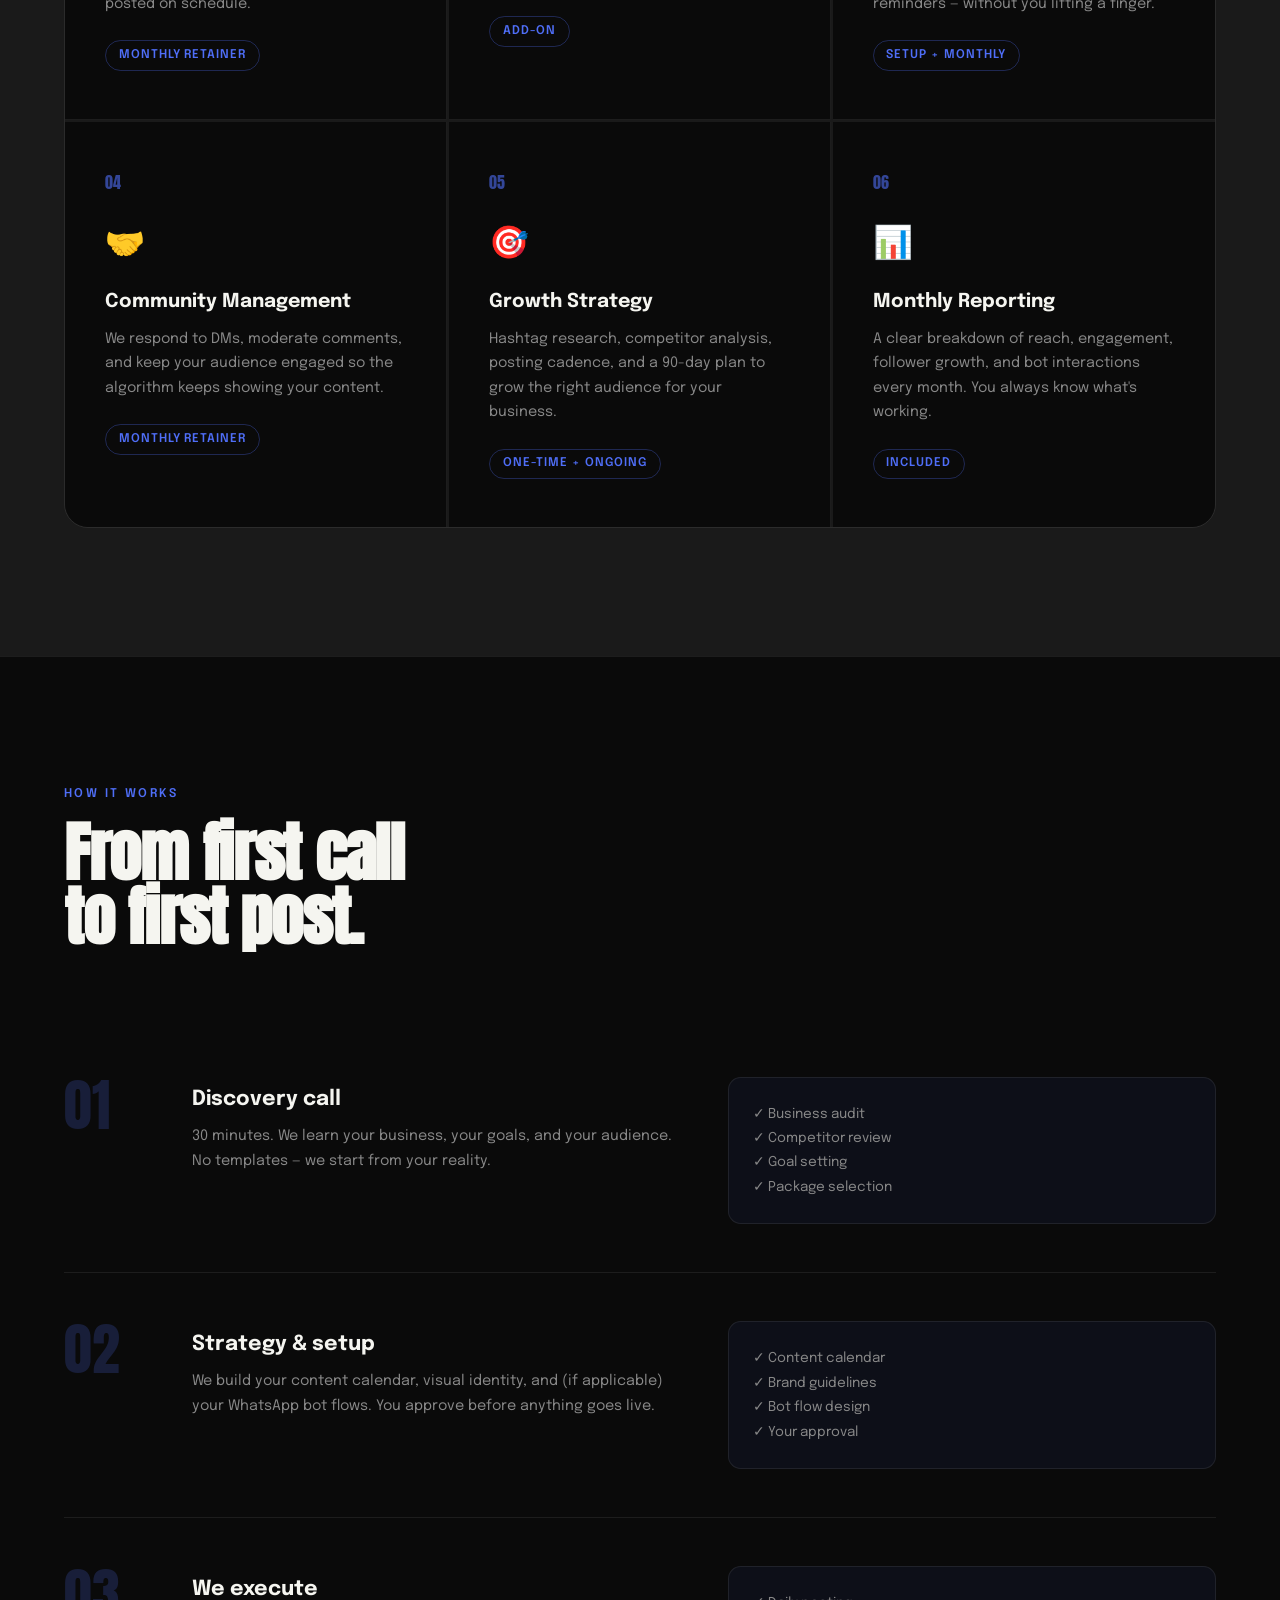
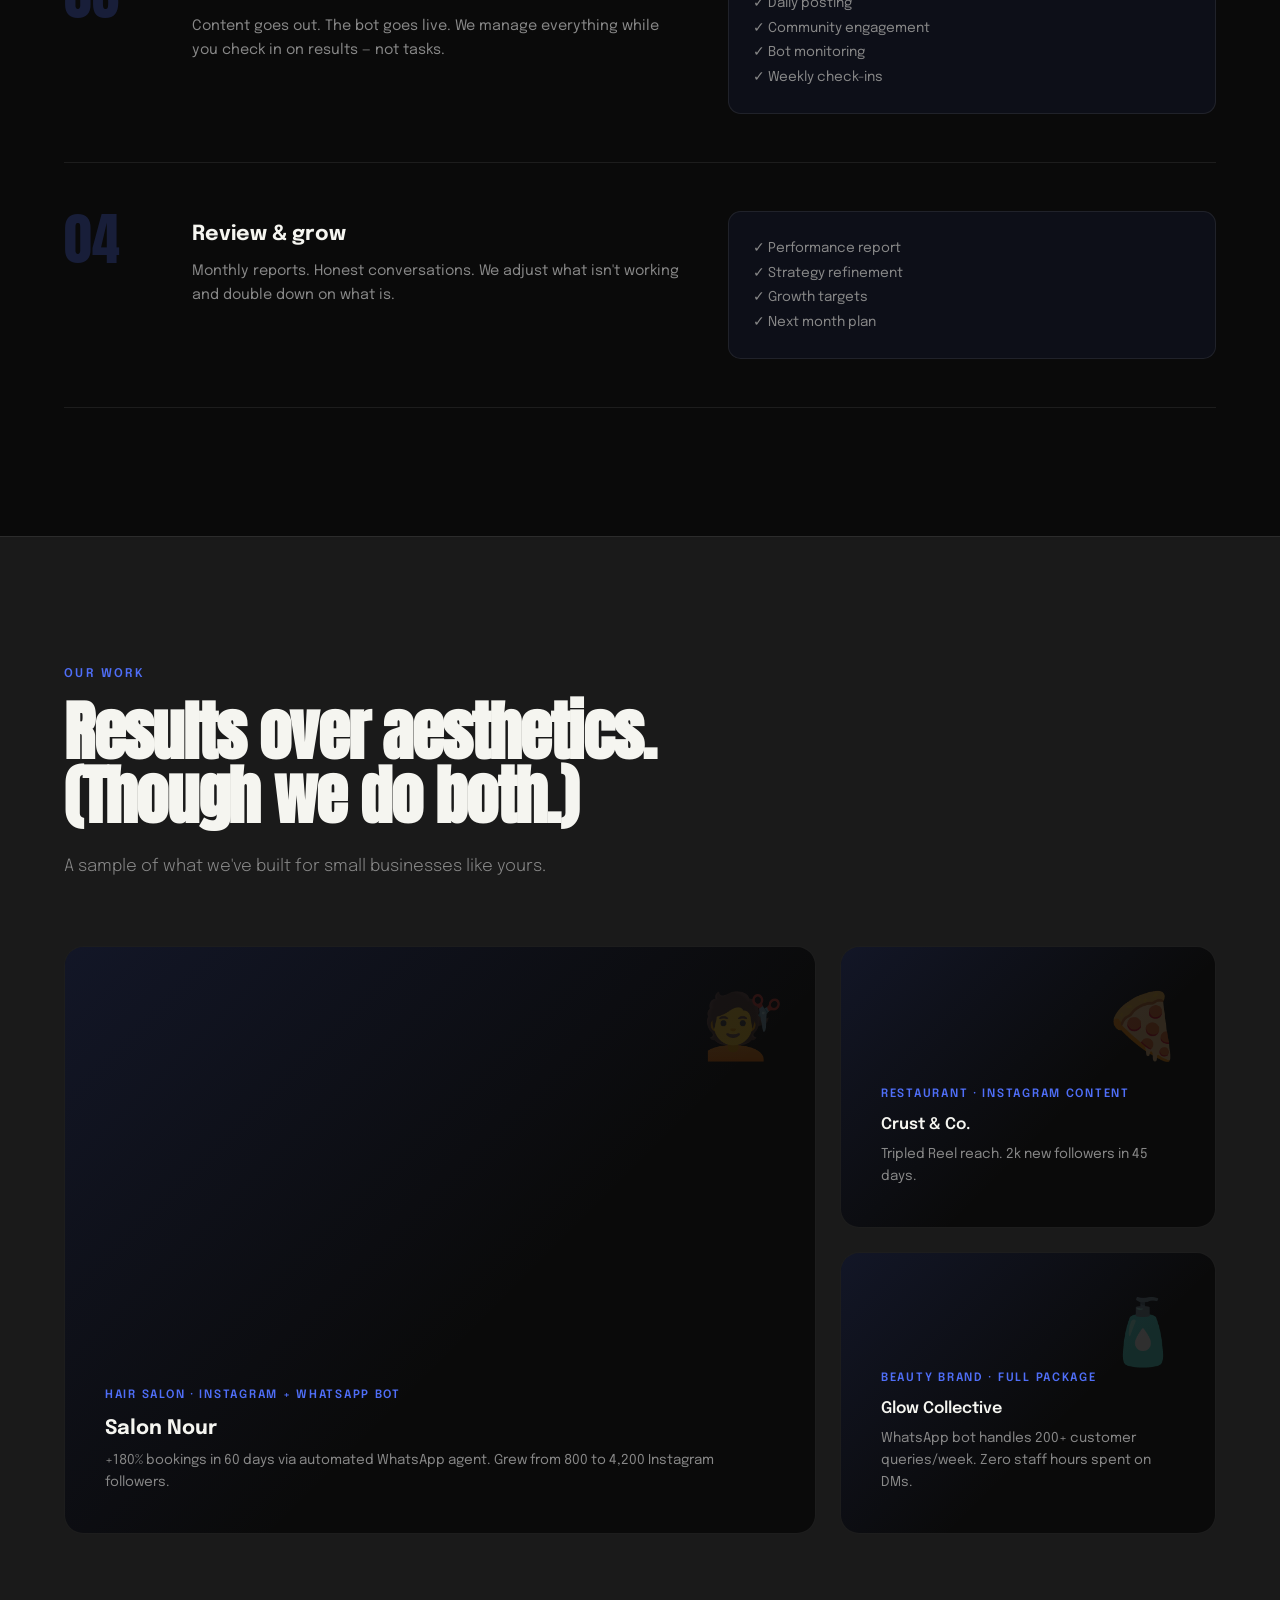
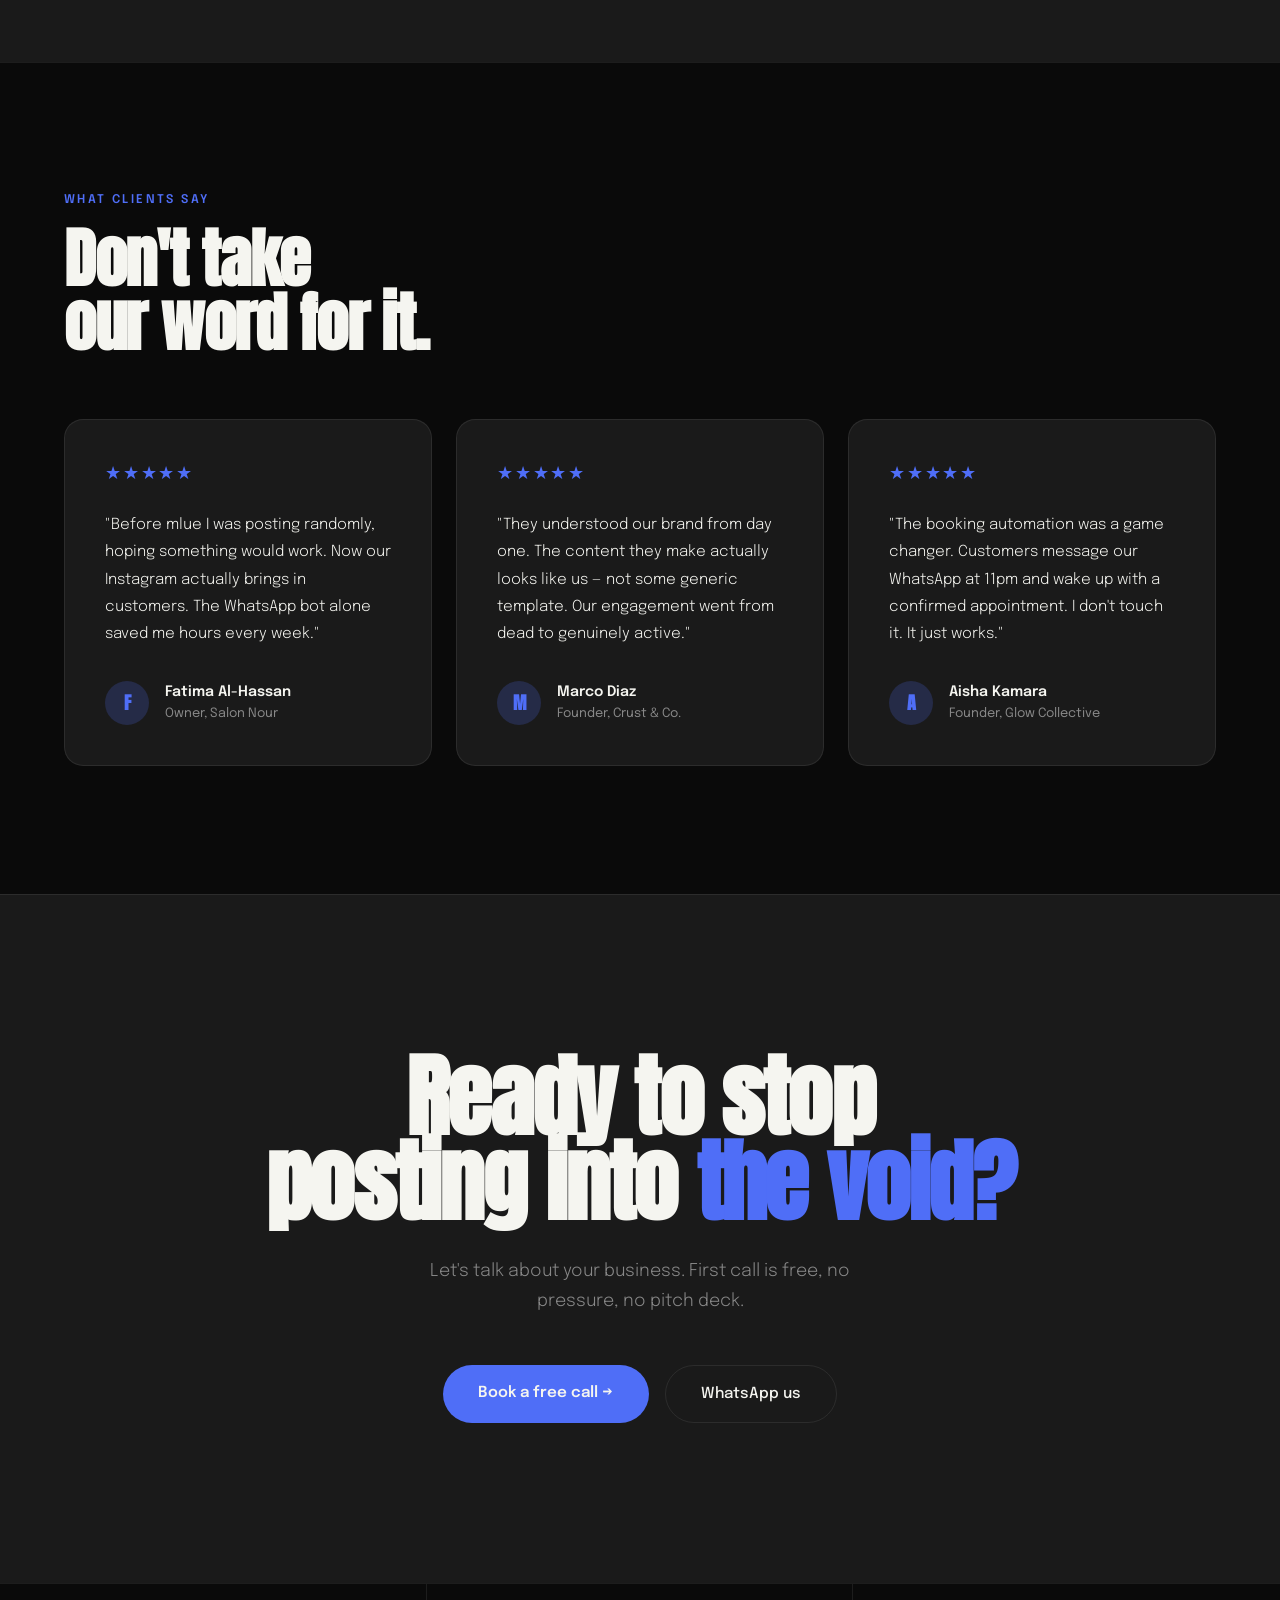
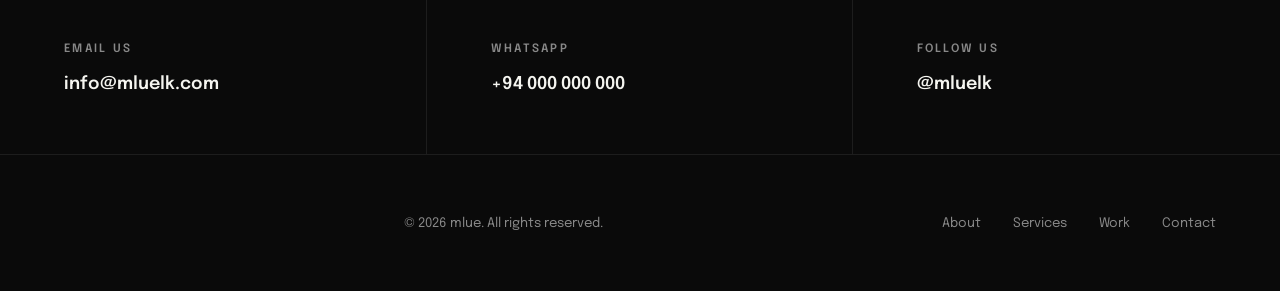
==== commit c82e0fd6: "Add files via upload" ====
--- a/index.html
+++ b/index.html
@@ -4,9 +4,8 @@
 <meta charset="UTF-8">
 <meta name="viewport" content="width=device-width, initial-scale=1.0">
 <link rel="icon" type="image/svg+xml" href="[data-uri]">
-<title>About — MLUE</title>
+<title>MLUE</title>
 <style>
-
 @import url('https://fonts.googleapis.com/css2?family=Anton&family=Epilogue:wght@300;400;500;600;700&display=swap');
 
 *, *::before, *::after { box-sizing: border-box; margin: 0; padding: 0; }
@@ -779,155 +778,297 @@
   .contact-item { border-right: none; border-bottom: 1px solid var(--border); }
   footer { flex-direction: column; align-items: flex-start; }
 }
-
-
-/* About page hero */
-.about-page-hero {
-  min-height: 40vh;
-  display: flex;
-  flex-direction: column;
-  justify-content: center;
-  padding: 10rem 5vw 4rem;
-  position: relative;
-  overflow: hidden;
-}
-.about-page-hero .hero-orb {
-  position: absolute;
-  width: 500px; height: 500px;
-  border-radius: 50%;
-  background: radial-gradient(circle, rgba(79,110,247,0.12) 0%, transparent 70%);
-  top: -80px; right: -80px;
-  pointer-events: none;
-  animation: pulse 6s ease-in-out infinite;
-}
-.about-page-eyebrow {
-  font-size: 0.8rem;
-  font-weight: 600;
-  letter-spacing: 0.2em;
-  text-transform: uppercase;
-  color: var(--blue);
-  margin-bottom: 1.2rem;
-}
-.about-page-title {
-  font-family: 'Anton', sans-serif;
-  font-size: clamp(3rem, 8vw, 6rem);
-  line-height: 0.95;
-  letter-spacing: -0.02em;
-  margin-bottom: 1.5rem;
-}
-.about-page-sub {
-  color: var(--grey);
-  font-size: 1.1rem;
-  font-weight: 300;
-  max-width: 520px;
-  line-height: 1.7;
-}
-/* Back link */
-.back-link {
-  display: inline-flex;
-  align-items: center;
-  gap: 0.5rem;
-  color: var(--grey);
-  font-size: 0.85rem;
-  font-weight: 500;
-  text-decoration: none;
-  letter-spacing: 0.04em;
-  text-transform: uppercase;
-  transition: color 0.2s;
-  margin-bottom: 2rem;
-}
-.back-link:hover { color: var(--white); }
-
 </style>
 </head>
 <body>
 
 <!-- NAV -->
 <nav>
-  <a href="index.html" class="nav-logo"><div class="logo-svg-wrap"><svg style="color:#f8fdfb;" xmlns="http://www.w3.org/2000/svg" xmlns:xlink="http://www.w3.org/1999/xlink" zoomAndPan="magnify" viewBox="88 468 634 162" preserveAspectRatio="xMidYMid meet" version="1.0"><path fill="currentColor" d="M 483.695312 620.753906 C 461.484375 616.179688 445.511719 604.699219 437.359375 587.480469 C 431.121094 574.417969 431.285156 576.332031 430.953125 522.84375 L 430.703125 474.761719 L 461.484375 474.761719 L 461.734375 520.761719 C 461.980469 564.105469 462.148438 566.933594 463.644531 570.675781 C 467.304688 579.578125 474.460938 586.398438 483.363281 589.5625 C 490.683594 592.140625 506.65625 592.804688 513.5625 590.808594 C 525.207031 587.480469 532.113281 582.070312 536.355469 573.007812 L 538.519531 568.347656 L 538.933594 521.757812 L 539.347656 475.171875 L 554.988281 474.921875 L 570.628906 474.757812 L 570.382812 522.757812 C 570.050781 569.675781 570.050781 571.003906 568.21875 576.914062 C 561.644531 598.625 547.503906 612.1875 524.292969 619.171875 C 517.808594 621.085938 515.144531 621.417969 503.164062 621.667969 C 493.597656 621.835938 487.6875 621.585938 483.699219 620.753906 Z M 483.695312 620.753906 " fill-opacity="1" fill-rule="nonzero"/><path fill="currentColor" d="M 108.175781 618.011719 L 93.867188 617.84375 L 94.03125 546.46875 L 94.28125 475.175781 L 102.683594 474.925781 L 111.003906 474.679688 L 126.808594 489.902344 C 135.460938 498.21875 152.933594 515.109375 165.574219 527.421875 L 188.703125 549.796875 L 190.949219 547.964844 C 192.277344 546.96875 201.84375 538.230469 212.410156 528.5 C 222.890625 518.765625 240.359375 502.628906 251.09375 492.726562 L 270.644531 474.761719 L 289.363281 474.761719 L 289.363281 617.84375 L 274.804688 617.84375 C 266.820312 617.84375 259.996094 617.925781 259.664062 618.09375 C 259.25 618.175781 258.832031 598.542969 258.582031 574.417969 L 258.167969 530.660156 L 240.699219 546.46875 C 206.59375 577.414062 199.9375 583.15625 196.609375 584.652344 C 192.199219 586.648438 185.128906 586.648438 180.554688 584.570312 C 178.222656 583.492188 168.742188 574.921875 151.355469 557.949219 C 137.210938 544.222656 125.398438 532.992188 125.148438 532.992188 C 124.902344 532.992188 124.570312 552.125 124.484375 575.585938 C 124.316406 603.203125 123.902344 618.175781 123.402344 618.175781 C 122.988281 618.257812 116.082031 618.175781 108.179688 618.011719 Z M 108.175781 618.011719 " fill-opacity="1" fill-rule="nonzero"/><path fill="currentColor" d="M 307.996094 617.929688 C 307.832031 617.761719 307.664062 585.902344 307.664062 547.132812 C 307.664062 493.480469 307.910156 476.507812 308.664062 475.757812 C 309.328125 475.09375 313.988281 474.761719 324.050781 474.761719 L 338.445312 474.761719 L 338.445312 588.730469 L 416.726562 588.730469 L 418.722656 590.808594 C 420.71875 592.71875 420.800781 593.21875 420.800781 603.953125 C 420.800781 613.601562 420.632812 615.265625 419.300781 616.429688 C 417.972656 617.597656 412.066406 617.761719 363.066406 618.011719 C 332.953125 618.175781 308.160156 618.09375 307.992188 617.929688 Z M 307.996094 617.929688 " fill-opacity="1" fill-rule="nonzero"/><path fill="currentColor" d="M 588.347656 617.929688 C 588.179688 617.761719 588.015625 611.109375 588.015625 603.121094 L 588.015625 588.730469 L 718.371094 588.730469 L 717.625 593.054688 C 716.125 601.042969 711.300781 608.445312 704.644531 612.855469 C 697.160156 617.847656 697.324219 617.761719 640.589844 618.015625 C 612.054688 618.179688 588.511719 618.097656 588.347656 617.933594 Z M 588.347656 617.929688 " fill-opacity="1" fill-rule="nonzero"/><path fill="currentColor" d="M 588.179688 498.300781 C 588.761719 488.320312 593.585938 481 602.15625 476.925781 C 605.820312 475.179688 606.898438 475.179688 661.972656 474.925781 L 718.042969 474.679688 L 717.542969 478.507812 C 716.210938 487.824219 707.476562 498.558594 697.992188 502.382812 L 693.25 504.292969 L 640.507812 504.542969 L 587.765625 504.789062 Z M 588.179688 498.300781 " fill-opacity="1" fill-rule="nonzero"/><path fill="#446ca6" d="M 219.234375 618.175781 C 218.902344 617.84375 218.652344 609.609375 218.652344 599.957031 L 218.652344 582.324219 L 227.136719 574.503906 C 241.863281 560.859375 247.101562 556.285156 248.101562 556.285156 C 248.765625 556.285156 248.933594 564.601562 248.601562 587.230469 L 248.1875 618.261719 L 233.960938 618.511719 C 226.222656 618.589844 219.570312 618.429688 219.238281 618.175781 Z M 219.234375 618.175781 " fill-opacity="1" fill-rule="nonzero"/><path fill="#446ca6" d="M 588.015625 545.882812 L 588.015625 531.328125 L 709.636719 531.328125 L 709.058594 535.320312 C 708.808594 537.484375 707.644531 541.226562 706.480469 543.722656 C 703.816406 549.546875 695.332031 557.949219 690.503906 559.445312 C 687.925781 560.195312 674.699219 560.445312 637.511719 560.445312 L 588.015625 560.445312 Z M 588.015625 545.882812 " fill-opacity="1" fill-rule="nonzero"/></svg></div></a>
+  <a href="#" class="nav-logo"><div class="logo-svg-wrap"><svg style="color:#f8fdfb;" xmlns="http://www.w3.org/2000/svg" xmlns:xlink="http://www.w3.org/1999/xlink" zoomAndPan="magnify" viewBox="88 468 634 162" preserveAspectRatio="xMidYMid meet" version="1.0"><path fill="currentColor" d="M 483.695312 620.753906 C 461.484375 616.179688 445.511719 604.699219 437.359375 587.480469 C 431.121094 574.417969 431.285156 576.332031 430.953125 522.84375 L 430.703125 474.761719 L 461.484375 474.761719 L 461.734375 520.761719 C 461.980469 564.105469 462.148438 566.933594 463.644531 570.675781 C 467.304688 579.578125 474.460938 586.398438 483.363281 589.5625 C 490.683594 592.140625 506.65625 592.804688 513.5625 590.808594 C 525.207031 587.480469 532.113281 582.070312 536.355469 573.007812 L 538.519531 568.347656 L 538.933594 521.757812 L 539.347656 475.171875 L 554.988281 474.921875 L 570.628906 474.757812 L 570.382812 522.757812 C 570.050781 569.675781 570.050781 571.003906 568.21875 576.914062 C 561.644531 598.625 547.503906 612.1875 524.292969 619.171875 C 517.808594 621.085938 515.144531 621.417969 503.164062 621.667969 C 493.597656 621.835938 487.6875 621.585938 483.699219 620.753906 Z M 483.695312 620.753906 " fill-opacity="1" fill-rule="nonzero"/><path fill="currentColor" d="M 108.175781 618.011719 L 93.867188 617.84375 L 94.03125 546.46875 L 94.28125 475.175781 L 102.683594 474.925781 L 111.003906 474.679688 L 126.808594 489.902344 C 135.460938 498.21875 152.933594 515.109375 165.574219 527.421875 L 188.703125 549.796875 L 190.949219 547.964844 C 192.277344 546.96875 201.84375 538.230469 212.410156 528.5 C 222.890625 518.765625 240.359375 502.628906 251.09375 492.726562 L 270.644531 474.761719 L 289.363281 474.761719 L 289.363281 617.84375 L 274.804688 617.84375 C 266.820312 617.84375 259.996094 617.925781 259.664062 618.09375 C 259.25 618.175781 258.832031 598.542969 258.582031 574.417969 L 258.167969 530.660156 L 240.699219 546.46875 C 206.59375 577.414062 199.9375 583.15625 196.609375 584.652344 C 192.199219 586.648438 185.128906 586.648438 180.554688 584.570312 C 178.222656 583.492188 168.742188 574.921875 151.355469 557.949219 C 137.210938 544.222656 125.398438 532.992188 125.148438 532.992188 C 124.902344 532.992188 124.570312 552.125 124.484375 575.585938 C 124.316406 603.203125 123.902344 618.175781 123.402344 618.175781 C 122.988281 618.257812 116.082031 618.175781 108.179688 618.011719 Z M 108.175781 618.011719 " fill-opacity="1" fill-rule="nonzero"/><path fill="currentColor" d="M 307.996094 617.929688 C 307.832031 617.761719 307.664062 585.902344 307.664062 547.132812 C 307.664062 493.480469 307.910156 476.507812 308.664062 475.757812 C 309.328125 475.09375 313.988281 474.761719 324.050781 474.761719 L 338.445312 474.761719 L 338.445312 588.730469 L 416.726562 588.730469 L 418.722656 590.808594 C 420.71875 592.71875 420.800781 593.21875 420.800781 603.953125 C 420.800781 613.601562 420.632812 615.265625 419.300781 616.429688 C 417.972656 617.597656 412.066406 617.761719 363.066406 618.011719 C 332.953125 618.175781 308.160156 618.09375 307.992188 617.929688 Z M 307.996094 617.929688 " fill-opacity="1" fill-rule="nonzero"/><path fill="currentColor" d="M 588.347656 617.929688 C 588.179688 617.761719 588.015625 611.109375 588.015625 603.121094 L 588.015625 588.730469 L 718.371094 588.730469 L 717.625 593.054688 C 716.125 601.042969 711.300781 608.445312 704.644531 612.855469 C 697.160156 617.847656 697.324219 617.761719 640.589844 618.015625 C 612.054688 618.179688 588.511719 618.097656 588.347656 617.933594 Z M 588.347656 617.929688 " fill-opacity="1" fill-rule="nonzero"/><path fill="currentColor" d="M 588.179688 498.300781 C 588.761719 488.320312 593.585938 481 602.15625 476.925781 C 605.820312 475.179688 606.898438 475.179688 661.972656 474.925781 L 718.042969 474.679688 L 717.542969 478.507812 C 716.210938 487.824219 707.476562 498.558594 697.992188 502.382812 L 693.25 504.292969 L 640.507812 504.542969 L 587.765625 504.789062 Z M 588.179688 498.300781 " fill-opacity="1" fill-rule="nonzero"/><path fill="#446ca6" d="M 219.234375 618.175781 C 218.902344 617.84375 218.652344 609.609375 218.652344 599.957031 L 218.652344 582.324219 L 227.136719 574.503906 C 241.863281 560.859375 247.101562 556.285156 248.101562 556.285156 C 248.765625 556.285156 248.933594 564.601562 248.601562 587.230469 L 248.1875 618.261719 L 233.960938 618.511719 C 226.222656 618.589844 219.570312 618.429688 219.238281 618.175781 Z M 219.234375 618.175781 " fill-opacity="1" fill-rule="nonzero"/><path fill="#446ca6" d="M 588.015625 545.882812 L 588.015625 531.328125 L 709.636719 531.328125 L 709.058594 535.320312 C 708.808594 537.484375 707.644531 541.226562 706.480469 543.722656 C 703.816406 549.546875 695.332031 557.949219 690.503906 559.445312 C 687.925781 560.195312 674.699219 560.445312 637.511719 560.445312 L 588.015625 560.445312 Z M 588.015625 545.882812 " fill-opacity="1" fill-rule="nonzero"/></svg></div></a></a>
   <ul class="nav-links">
-    <li><a href="index.html#services">Services</a></li>
-    <li><a href="index.html#process">How it works</a></li>
-    <li><a href="index.html#portfolio">Work</a></li>
-    <li><a href="index.html#contact" class="nav-cta">Get started</a></li>
+    <li><a href="about.html">About</a></li>
+    <li><a href="#services">Services</a></li>
+    <li><a href="#process">How it works</a></li>
+    <li><a href="#portfolio">Work</a></li>
+    <li><a href="#contact" class="nav-cta">Get started</a></li>
   </ul>
   <button class="theme-toggle" onclick="toggleTheme()" id="themeToggle">
     <span class="toggle-icon">🌙</span><span class="toggle-label">Dark</span>
   </button>
 </nav>
 
-<!-- ABOUT PAGE HERO -->
-<div class="about-page-hero">
+<!-- HERO -->
+<section id="hero">
   <div class="hero-orb"></div>
-  <a href="index.html" class="back-link">← Back to home</a>
-  <p class="about-page-eyebrow">Who we are</p>
-  <h1 class="about-page-title">Built for<br>businesses that<br>don't have <span style="color:var(--blue)">time.</span></h1>
-  <p class="about-page-sub">mlue is a lean marketing team that specialises in one thing: making small businesses look massive online.</p>
-</div>
-
-<!-- ABOUT CONTENT -->
-<section id="about">
-  <p class="section-label reveal">Who we are</p>
-  <h2 class="section-title reveal reveal-delay-1">Built for businesses<br>that don't have time.</h2>
-  <p class="section-sub reveal reveal-delay-2">mlue is a lean marketing team that specialises in one thing: making small businesses look massive online. We create content, grow your Instagram, and build automation that handles your customer conversations around the clock.</p>
-
-  <div class="about-grid">
-    <div class="about-text reveal">
-      <p style="color: var(--grey); line-height: 1.9; font-weight: 300; font-size: 1.05rem; margin-bottom: 2rem;">We started mlue because great marketing shouldn't cost a fortune or eat your day. Every small business deserves a consistent, professional presence — not just the ones with big budgets.</p>
-      <p style="color: var(--grey); line-height: 1.9; font-weight: 300; font-size: 1.05rem;">We pair creative content with smart WhatsApp bots that answer questions, confirm bookings, and follow up with customers while you sleep.</p>
-      <div style="display: flex; gap: 3rem; margin-top: 3rem;">
-        <div class="about-stat">
-          <span class="stat-num">50+</span>
-          <span class="stat-label">clients served</span>
-        </div>
-        <div class="about-stat">
-          <span class="stat-num">3×</span>
-          <span class="stat-label">avg engagement lift</span>
-        </div>
-        <div class="about-stat">
-          <span class="stat-num">24/7</span>
-          <span class="stat-label">bot uptime</span>
-        </div>
-      </div>
-    </div>
-
-    <div class="about-visual reveal reveal-delay-2">
-      <div class="about-card card-1">
-        <div class="card-icon">📱</div>
-        <div class="card-title">Content that converts</div>
-        <div class="card-text">Posts, Reels, and Stories crafted to stop the scroll and drive real action.</div>
-      </div>
-      <div class="about-card card-3">
-        <div class="card-icon">🤖</div>
-        <div class="card-title">WhatsApp automation</div>
-        <div class="card-text">Bots that book, answer, and follow up — automatically.</div>
-      </div>
-      <div class="about-card card-2">
-        <div class="card-icon">📈</div>
-        <div class="card-title">Growth you can measure</div>
-        <div class="card-text">Clear reports. Real numbers. No vanity metrics.</div>
-      </div>
-    </div>
+  <div class="hero-orb2"></div>
+
+  <p class="hero-eyebrow">Social media & automation agency</p>
+  <h1 class="hero-title">
+    <span class="line">Your brand.</span>
+    <span class="line">On <span class="blue">every</span></span>
+    <span class="line">feed.</span>
+  </h1>
+  <p class="hero-sub">mlue handles your Instagram content, grows your audience, and automates your customer conversations on WhatsApp — so you run your business, not your phone.</p>
+  <div class="hero-actions">
+    <a href="#contact" class="btn-primary">Start growing →</a>
+    <a href="#services" class="btn-secondary">See what we do</a>
+  </div>
+
+  <div class="hero-scroll">
+    <span class="scroll-line"></span>
+    Scroll to explore
   </div>
 </section>
 
+<!-- TICKER -->
+<div class="ticker-wrap">
+  <div class="ticker-inner">
+    <span>Instagram Content</span><span class="dot">·</span>
+    <span>WhatsApp Automation</span><span class="dot">·</span>
+    <span>Booking Agents</span><span class="dot">·</span>
+    <span>Reels & Stories</span><span class="dot">·</span>
+    <span>Caption Writing</span><span class="dot">·</span>
+    <span>Community Growth</span><span class="dot">·</span>
+    <span>Small Business Focus</span><span class="dot">·</span>
+    <span>Instagram Content</span><span class="dot">·</span>
+    <span>WhatsApp Automation</span><span class="dot">·</span>
+    <span>Booking Agents</span><span class="dot">·</span>
+    <span>Reels & Stories</span><span class="dot">·</span>
+    <span>Caption Writing</span><span class="dot">·</span>
+    <span>Community Growth</span><span class="dot">·</span>
+    <span>Small Business Focus</span><span class="dot">·</span>
+  </div>
+</div>
+
+
+<!-- SERVICES -->
+<section id="services">
+  <p class="section-label reveal">What we do</p>
+  <h2 class="section-title reveal reveal-delay-1">Six things.<br>Done properly.</h2>
+
+  <div class="services-grid">
+    <div class="service-card reveal">
+      <div class="service-num">01</div>
+      <span class="service-icon">📸</span>
+      <div class="service-title">Instagram Content Creation</div>
+      <div class="service-desc">We plan, design, and write every post, Reel, and Story for your account. Consistent aesthetic, on-brand copy, posted on schedule.</div>
+      <span class="service-tag">Monthly retainer</span>
+    </div>
+    <div class="service-card reveal reveal-delay-1">
+      <div class="service-num">02</div>
+      <span class="service-icon">🎬</span>
+      <div class="service-title">Reels & Video Production</div>
+      <div class="service-desc">Short-form video is where attention lives. We script, edit, and produce Reels that reach beyond your existing followers.</div>
+      <span class="service-tag">Add-on</span>
+    </div>
+    <div class="service-card reveal reveal-delay-2">
+      <div class="service-num">03</div>
+      <span class="service-icon">💬</span>
+      <div class="service-title">WhatsApp Booking Agents</div>
+      <div class="service-desc">An automated bot that handles appointment requests, sends confirmations, and follows up with reminders — without you lifting a finger.</div>
+      <span class="service-tag">Setup + monthly</span>
+    </div>
+    <div class="service-card reveal">
+      <div class="service-num">04</div>
+      <span class="service-icon">🤝</span>
+      <div class="service-title">Community Management</div>
+      <div class="service-desc">We respond to DMs, moderate comments, and keep your audience engaged so the algorithm keeps showing your content.</div>
+      <span class="service-tag">Monthly retainer</span>
+    </div>
+    <div class="service-card reveal reveal-delay-1">
+      <div class="service-num">05</div>
+      <span class="service-icon">🎯</span>
+      <div class="service-title">Growth Strategy</div>
+      <div class="service-desc">Hashtag research, competitor analysis, posting cadence, and a 90-day plan to grow the right audience for your business.</div>
+      <span class="service-tag">One-time + ongoing</span>
+    </div>
+    <div class="service-card reveal reveal-delay-2">
+      <div class="service-num">06</div>
+      <span class="service-icon">📊</span>
+      <div class="service-title">Monthly Reporting</div>
+      <div class="service-desc">A clear breakdown of reach, engagement, follower growth, and bot interactions every month. You always know what's working.</div>
+      <span class="service-tag">Included</span>
+    </div>
+  </div>
+</section>
+
+<!-- PROCESS -->
+<section id="process">
+  <p class="section-label reveal">How it works</p>
+  <h2 class="section-title reveal reveal-delay-1">From first call<br>to first post.</h2>
+
+  <div class="process-steps">
+    <div class="process-step reveal">
+      <div class="step-num">01</div>
+      <div>
+        <div class="step-title">Discovery call</div>
+        <div class="step-sub">30 minutes. We learn your business, your goals, and your audience. No templates — we start from your reality.</div>
+      </div>
+      <div>
+        <div style="background: rgba(79,110,247,0.06); border: 1px solid var(--border); border-radius: 0.8rem; padding: 1.5rem;">
+          <div style="color: var(--grey); font-size: 0.85rem; line-height: 1.8;">✓ Business audit<br>✓ Competitor review<br>✓ Goal setting<br>✓ Package selection</div>
+        </div>
+      </div>
+    </div>
+    <div class="process-step reveal">
+      <div class="step-num">02</div>
+      <div>
+        <div class="step-title">Strategy & setup</div>
+        <div class="step-sub">We build your content calendar, visual identity, and (if applicable) your WhatsApp bot flows. You approve before anything goes live.</div>
+      </div>
+      <div>
+        <div style="background: rgba(79,110,247,0.06); border: 1px solid var(--border); border-radius: 0.8rem; padding: 1.5rem;">
+          <div style="color: var(--grey); font-size: 0.85rem; line-height: 1.8;">✓ Content calendar<br>✓ Brand guidelines<br>✓ Bot flow design<br>✓ Your approval</div>
+        </div>
+      </div>
+    </div>
+    <div class="process-step reveal">
+      <div class="step-num">03</div>
+      <div>
+        <div class="step-title">We execute</div>
+        <div class="step-sub">Content goes out. The bot goes live. We manage everything while you check in on results — not tasks.</div>
+      </div>
+      <div>
+        <div style="background: rgba(79,110,247,0.06); border: 1px solid var(--border); border-radius: 0.8rem; padding: 1.5rem;">
+          <div style="color: var(--grey); font-size: 0.85rem; line-height: 1.8;">✓ Daily posting<br>✓ Community engagement<br>✓ Bot monitoring<br>✓ Weekly check-ins</div>
+        </div>
+      </div>
+    </div>
+    <div class="process-step reveal">
+      <div class="step-num">04</div>
+      <div>
+        <div class="step-title">Review & grow</div>
+        <div class="step-sub">Monthly reports. Honest conversations. We adjust what isn't working and double down on what is.</div>
+      </div>
+      <div>
+        <div style="background: rgba(79,110,247,0.06); border: 1px solid var(--border); border-radius: 0.8rem; padding: 1.5rem;">
+          <div style="color: var(--grey); font-size: 0.85rem; line-height: 1.8;">✓ Performance report<br>✓ Strategy refinement<br>✓ Growth targets<br>✓ Next month plan</div>
+        </div>
+      </div>
+    </div>
+  </div>
+</section>
+
+<!-- PORTFOLIO -->
+<section id="portfolio">
+  <p class="section-label reveal">Our work</p>
+  <h2 class="section-title reveal reveal-delay-1">Results over aesthetics.<br>(Though we do both.)</h2>
+  <p class="section-sub reveal reveal-delay-2" style="margin-bottom: 0;">A sample of what we've built for small businesses like yours.</p>
+
+  <div class="portfolio-grid">
+    <div class="portfolio-item big reveal">
+      <div class="portfolio-bg"></div>
+      <div class="emoji-bg">💇</div>
+      <div class="inner">
+        <div class="portfolio-tag">Hair Salon · Instagram + WhatsApp Bot</div>
+        <div class="portfolio-name">Salon Nour</div>
+        <div class="portfolio-result">+180% bookings in 60 days via automated WhatsApp agent. Grew from 800 to 4,200 Instagram followers.</div>
+      </div>
+    </div>
+    <div class="col-right">
+      <div class="portfolio-item reveal reveal-delay-1">
+        <div class="portfolio-bg"></div>
+        <div class="emoji-bg">🍕</div>
+        <div class="inner">
+          <div class="portfolio-tag">Restaurant · Instagram Content</div>
+          <div class="portfolio-name-sm">Crust & Co.</div>
+          <div class="portfolio-result">Tripled Reel reach. 2k new followers in 45 days.</div>
+        </div>
+      </div>
+      <div class="portfolio-item reveal reveal-delay-2">
+        <div class="portfolio-bg"></div>
+        <div class="emoji-bg">🧴</div>
+        <div class="inner">
+          <div class="portfolio-tag">Beauty Brand · Full Package</div>
+          <div class="portfolio-name-sm">Glow Collective</div>
+          <div class="portfolio-result">WhatsApp bot handles 200+ customer queries/week. Zero staff hours spent on DMs.</div>
+        </div>
+      </div>
+    </div>
+  </div>
+</section>
+
+<!-- TESTIMONIALS -->
+<section id="testimonials">
+  <p class="section-label reveal">What clients say</p>
+  <h2 class="section-title reveal reveal-delay-1">Don't take<br>our word for it.</h2>
+
+  <div class="testimonials-grid">
+    <div class="testimonial-card reveal">
+      <div class="stars">★★★★★</div>
+      <p class="testimonial-text">"Before mlue I was posting randomly, hoping something would work. Now our Instagram actually brings in customers. The WhatsApp bot alone saved me hours every week."</p>
+      <div class="testimonial-author">
+        <div class="author-avatar">F</div>
+        <div>
+          <div class="author-name">Fatima Al-Hassan</div>
+          <div class="author-biz">Owner, Salon Nour</div>
+        </div>
+      </div>
+    </div>
+    <div class="testimonial-card reveal reveal-delay-1">
+      <div class="stars">★★★★★</div>
+      <p class="testimonial-text">"They understood our brand from day one. The content they make actually looks like us — not some generic template. Our engagement went from dead to genuinely active."</p>
+      <div class="testimonial-author">
+        <div class="author-avatar">M</div>
+        <div>
+          <div class="author-name">Marco Diaz</div>
+          <div class="author-biz">Founder, Crust & Co.</div>
+        </div>
+      </div>
+    </div>
+    <div class="testimonial-card reveal reveal-delay-2">
+      <div class="stars">★★★★★</div>
+      <p class="testimonial-text">"The booking automation was a game changer. Customers message our WhatsApp at 11pm and wake up with a confirmed appointment. I don't touch it. It just works."</p>
+      <div class="testimonial-author">
+        <div class="author-avatar">A</div>
+        <div>
+          <div class="author-name">Aisha Kamara</div>
+          <div class="author-biz">Founder, Glow Collective</div>
+        </div>
+      </div>
+    </div>
+  </div>
+</section>
+
+<!-- CTA -->
+<section id="cta">
+  <h2 class="cta-title reveal">Ready to stop<br>posting into <span class="blue">the void?</span></h2>
+  <p class="cta-sub reveal reveal-delay-1">Let's talk about your business. First call is free, no pressure, no pitch deck.</p>
+  <div class="cta-actions reveal reveal-delay-2">
+    <a href="#contact" class="btn-primary">Book a free call →</a>
+    <a href="#" class="btn-secondary">WhatsApp us</a>
+  </div>
+</section>
+
+<!-- CONTACT -->
+<div id="contact">
+  <a href="mailto:info@mluelk.com" class="contact-item">
+    <div class="contact-label">Email us</div>
+    <div class="contact-val">info@mluelk.com</div>
+  </a>
+  <a href="#" class="contact-item">
+    <div class="contact-label">WhatsApp</div>
+    <div class="contact-val">+94 000 000 000</div>
+  </a>
+  <a href="https://www.instagram.com/mluelk" class="contact-item" target="_blank" rel="noopener noreferrer">
+    <div class="contact-label">Follow us</div>
+    <div class="contact-val">@mluelk</div>
+  </a>
+</div>
+
 <!-- FOOTER -->
 <footer>
-  <div class="footer-logo"><div style="height:40px;width:auto;display:flex;align-items:center;color:var(--white)">
-    <a href="index.html" style="display:flex;align-items:center;">
-      <svg style="color:#f8fdfb;" xmlns="http://www.w3.org/2000/svg" xmlns:xlink="http://www.w3.org/1999/xlink" zoomAndPan="magnify" viewBox="88 468 634 162" preserveAspectRatio="xMidYMid meet" version="1.0"><path fill="currentColor" d="M 483.695312 620.753906 C 461.484375 616.179688 445.511719 604.699219 437.359375 587.480469 C 431.121094 574.417969 431.285156 576.332031 430.953125 522.84375 L 430.703125 474.761719 L 461.484375 474.761719 L 461.734375 520.761719 C 461.980469 564.105469 462.148438 566.933594 463.644531 570.675781 C 467.304688 579.578125 474.460938 586.398438 483.363281 589.5625 C 490.683594 592.140625 506.65625 592.804688 513.5625 590.808594 C 525.207031 587.480469 532.113281 582.070312 536.355469 573.007812 L 538.519531 568.347656 L 538.933594 521.757812 L 539.347656 475.171875 L 554.988281 474.921875 L 570.628906 474.757812 L 570.382812 522.757812 C 570.050781 569.675781 570.050781 571.003906 568.21875 576.914062 C 561.644531 598.625 547.503906 612.1875 524.292969 619.171875 C 517.808594 621.085938 515.144531 621.417969 503.164062 621.667969 C 493.597656 621.835938 487.6875 621.585938 483.699219 620.753906 Z M 483.695312 620.753906 " fill-opacity="1" fill-rule="nonzero"/><path fill="currentColor" d="M 108.175781 618.011719 L 93.867188 617.84375 L 94.03125 546.46875 L 94.28125 475.175781 L 102.683594 474.925781 L 111.003906 474.679688 L 126.808594 489.902344 C 135.460938 498.21875 152.933594 515.109375 165.574219 527.421875 L 188.703125 549.796875 L 190.949219 547.964844 C 192.277344 546.96875 201.84375 538.230469 212.410156 528.5 C 222.890625 518.765625 240.359375 502.628906 251.09375 492.726562 L 270.644531 474.761719 L 289.363281 474.761719 L 289.363281 617.84375 L 274.804688 617.84375 C 266.820312 617.84375 259.996094 617.925781 259.664062 618.09375 C 259.25 618.175781 258.832031 598.542969 258.582031 574.417969 L 258.167969 530.660156 L 240.699219 546.46875 C 206.59375 577.414062 199.9375 583.15625 196.609375 584.652344 C 192.199219 586.648438 185.128906 586.648438 180.554688 584.570312 C 178.222656 583.492188 168.742188 574.921875 151.355469 557.949219 C 137.210938 544.222656 125.398438 532.992188 125.148438 532.992188 C 124.902344 532.992188 124.570312 552.125 124.484375 575.585938 C 124.316406 603.203125 123.902344 618.175781 123.402344 618.175781 C 122.988281 618.257812 116.082031 618.175781 108.179688 618.011719 Z M 108.175781 618.011719 " fill-opacity="1" fill-rule="nonzero"/><path fill="currentColor" d="M 307.996094 617.929688 C 307.832031 617.761719 307.664062 585.902344 307.664062 547.132812 C 307.664062 493.480469 307.910156 476.507812 308.664062 475.757812 C 309.328125 475.09375 313.988281 474.761719 324.050781 474.761719 L 338.445312 474.761719 L 338.445312 588.730469 L 416.726562 588.730469 L 418.722656 590.808594 C 420.71875 592.71875 420.800781 593.21875 420.800781 603.953125 C 420.800781 613.601562 420.632812 615.265625 419.300781 616.429688 C 417.972656 617.597656 412.066406 617.761719 363.066406 618.011719 C 332.953125 618.175781 308.160156 618.09375 307.992188 617.929688 Z M 307.996094 617.929688 " fill-opacity="1" fill-rule="nonzero"/><path fill="currentColor" d="M 588.347656 617.929688 C 588.179688 617.761719 588.015625 611.109375 588.015625 603.121094 L 588.015625 588.730469 L 718.371094 588.730469 L 717.625 593.054688 C 716.125 601.042969 711.300781 608.445312 704.644531 612.855469 C 697.160156 617.847656 697.324219 617.761719 640.589844 618.015625 C 612.054688 618.179688 588.511719 618.097656 588.347656 617.933594 Z M 588.347656 617.929688 " fill-opacity="1" fill-rule="nonzero"/><path fill="currentColor" d="M 588.179688 498.300781 C 588.761719 488.320312 593.585938 481 602.15625 476.925781 C 605.820312 475.179688 606.898438 475.179688 661.972656 474.925781 L 718.042969 474.679688 L 717.542969 478.507812 C 716.210938 487.824219 707.476562 498.558594 697.992188 502.382812 L 693.25 504.292969 L 640.507812 504.542969 L 587.765625 504.789062 Z M 588.179688 498.300781 " fill-opacity="1" fill-rule="nonzero"/><path fill="#446ca6" d="M 219.234375 618.175781 C 218.902344 617.84375 218.652344 609.609375 218.652344 599.957031 L 218.652344 582.324219 L 227.136719 574.503906 C 241.863281 560.859375 247.101562 556.285156 248.101562 556.285156 C 248.765625 556.285156 248.933594 564.601562 248.601562 587.230469 L 248.1875 618.261719 L 233.960938 618.511719 C 226.222656 618.589844 219.570312 618.429688 219.238281 618.175781 Z M 219.234375 618.175781 " fill-opacity="1" fill-rule="nonzero"/><path fill="#446ca6" d="M 588.015625 545.882812 L 588.015625 531.328125 L 709.636719 531.328125 L 709.058594 535.320312 C 708.808594 537.484375 707.644531 541.226562 706.480469 543.722656 C 703.816406 549.546875 695.332031 557.949219 690.503906 559.445312 C 687.925781 560.195312 674.699219 560.445312 637.511719 560.445312 L 588.015625 560.445312 Z M 588.015625 545.882812 " fill-opacity="1" fill-rule="nonzero"/></svg>
-    </a>
-  </div></div>
+  <div class="footer-logo"><div style="height:40px;width:auto;display:flex;align-items:center;color:var(--white)"><svg style="color:#f8fdfb;" xmlns="http://www.w3.org/2000/svg" xmlns:xlink="http://www.w3.org/1999/xlink" zoomAndPan="magnify" viewBox="88 468 634 162" preserveAspectRatio="xMidYMid meet" version="1.0"><path fill="currentColor" d="M 483.695312 620.753906 C 461.484375 616.179688 445.511719 604.699219 437.359375 587.480469 C 431.121094 574.417969 431.285156 576.332031 430.953125 522.84375 L 430.703125 474.761719 L 461.484375 474.761719 L 461.734375 520.761719 C 461.980469 564.105469 462.148438 566.933594 463.644531 570.675781 C 467.304688 579.578125 474.460938 586.398438 483.363281 589.5625 C 490.683594 592.140625 506.65625 592.804688 513.5625 590.808594 C 525.207031 587.480469 532.113281 582.070312 536.355469 573.007812 L 538.519531 568.347656 L 538.933594 521.757812 L 539.347656 475.171875 L 554.988281 474.921875 L 570.628906 474.757812 L 570.382812 522.757812 C 570.050781 569.675781 570.050781 571.003906 568.21875 576.914062 C 561.644531 598.625 547.503906 612.1875 524.292969 619.171875 C 517.808594 621.085938 515.144531 621.417969 503.164062 621.667969 C 493.597656 621.835938 487.6875 621.585938 483.699219 620.753906 Z M 483.695312 620.753906 " fill-opacity="1" fill-rule="nonzero"/><path fill="currentColor" d="M 108.175781 618.011719 L 93.867188 617.84375 L 94.03125 546.46875 L 94.28125 475.175781 L 102.683594 474.925781 L 111.003906 474.679688 L 126.808594 489.902344 C 135.460938 498.21875 152.933594 515.109375 165.574219 527.421875 L 188.703125 549.796875 L 190.949219 547.964844 C 192.277344 546.96875 201.84375 538.230469 212.410156 528.5 C 222.890625 518.765625 240.359375 502.628906 251.09375 492.726562 L 270.644531 474.761719 L 289.363281 474.761719 L 289.363281 617.84375 L 274.804688 617.84375 C 266.820312 617.84375 259.996094 617.925781 259.664062 618.09375 C 259.25 618.175781 258.832031 598.542969 258.582031 574.417969 L 258.167969 530.660156 L 240.699219 546.46875 C 206.59375 577.414062 199.9375 583.15625 196.609375 584.652344 C 192.199219 586.648438 185.128906 586.648438 180.554688 584.570312 C 178.222656 583.492188 168.742188 574.921875 151.355469 557.949219 C 137.210938 544.222656 125.398438 532.992188 125.148438 532.992188 C 124.902344 532.992188 124.570312 552.125 124.484375 575.585938 C 124.316406 603.203125 123.902344 618.175781 123.402344 618.175781 C 122.988281 618.257812 116.082031 618.175781 108.179688 618.011719 Z M 108.175781 618.011719 " fill-opacity="1" fill-rule="nonzero"/><path fill="currentColor" d="M 307.996094 617.929688 C 307.832031 617.761719 307.664062 585.902344 307.664062 547.132812 C 307.664062 493.480469 307.910156 476.507812 308.664062 475.757812 C 309.328125 475.09375 313.988281 474.761719 324.050781 474.761719 L 338.445312 474.761719 L 338.445312 588.730469 L 416.726562 588.730469 L 418.722656 590.808594 C 420.71875 592.71875 420.800781 593.21875 420.800781 603.953125 C 420.800781 613.601562 420.632812 615.265625 419.300781 616.429688 C 417.972656 617.597656 412.066406 617.761719 363.066406 618.011719 C 332.953125 618.175781 308.160156 618.09375 307.992188 617.929688 Z M 307.996094 617.929688 " fill-opacity="1" fill-rule="nonzero"/><path fill="currentColor" d="M 588.347656 617.929688 C 588.179688 617.761719 588.015625 611.109375 588.015625 603.121094 L 588.015625 588.730469 L 718.371094 588.730469 L 717.625 593.054688 C 716.125 601.042969 711.300781 608.445312 704.644531 612.855469 C 697.160156 617.847656 697.324219 617.761719 640.589844 618.015625 C 612.054688 618.179688 588.511719 618.097656 588.347656 617.933594 Z M 588.347656 617.929688 " fill-opacity="1" fill-rule="nonzero"/><path fill="currentColor" d="M 588.179688 498.300781 C 588.761719 488.320312 593.585938 481 602.15625 476.925781 C 605.820312 475.179688 606.898438 475.179688 661.972656 474.925781 L 718.042969 474.679688 L 717.542969 478.507812 C 716.210938 487.824219 707.476562 498.558594 697.992188 502.382812 L 693.25 504.292969 L 640.507812 504.542969 L 587.765625 504.789062 Z M 588.179688 498.300781 " fill-opacity="1" fill-rule="nonzero"/><path fill="#446ca6" d="M 219.234375 618.175781 C 218.902344 617.84375 218.652344 609.609375 218.652344 599.957031 L 218.652344 582.324219 L 227.136719 574.503906 C 241.863281 560.859375 247.101562 556.285156 248.101562 556.285156 C 248.765625 556.285156 248.933594 564.601562 248.601562 587.230469 L 248.1875 618.261719 L 233.960938 618.511719 C 226.222656 618.589844 219.570312 618.429688 219.238281 618.175781 Z M 219.234375 618.175781 " fill-opacity="1" fill-rule="nonzero"/><path fill="#446ca6" d="M 588.015625 545.882812 L 588.015625 531.328125 L 709.636719 531.328125 L 709.058594 535.320312 C 708.808594 537.484375 707.644531 541.226562 706.480469 543.722656 C 703.816406 549.546875 695.332031 557.949219 690.503906 559.445312 C 687.925781 560.195312 674.699219 560.445312 637.511719 560.445312 L 588.015625 560.445312 Z M 588.015625 545.882812 " fill-opacity="1" fill-rule="nonzero"/></svg></div></div>
   <div class="footer-copy">© 2026 mlue. All rights reserved.</div>
   <div class="footer-links">
-    <a href="index.html#services">Services</a>
-    <a href="index.html#portfolio">Work</a>
-    <a href="index.html#contact">Contact</a>
+    <a href="about.html">About</a>
+    <a href="#services">Services</a>
+    <a href="#portfolio">Work</a>
+    <a href="#contact">Contact</a>
   </div>
 </footer>
 
 <script>
-
 // Scroll reveal
 const observer = new IntersectionObserver((entries) => {
   entries.forEach(entry => {
@@ -991,7 +1132,6 @@
     }
   }
 })();
-
 </script>
 </body>
 </html>
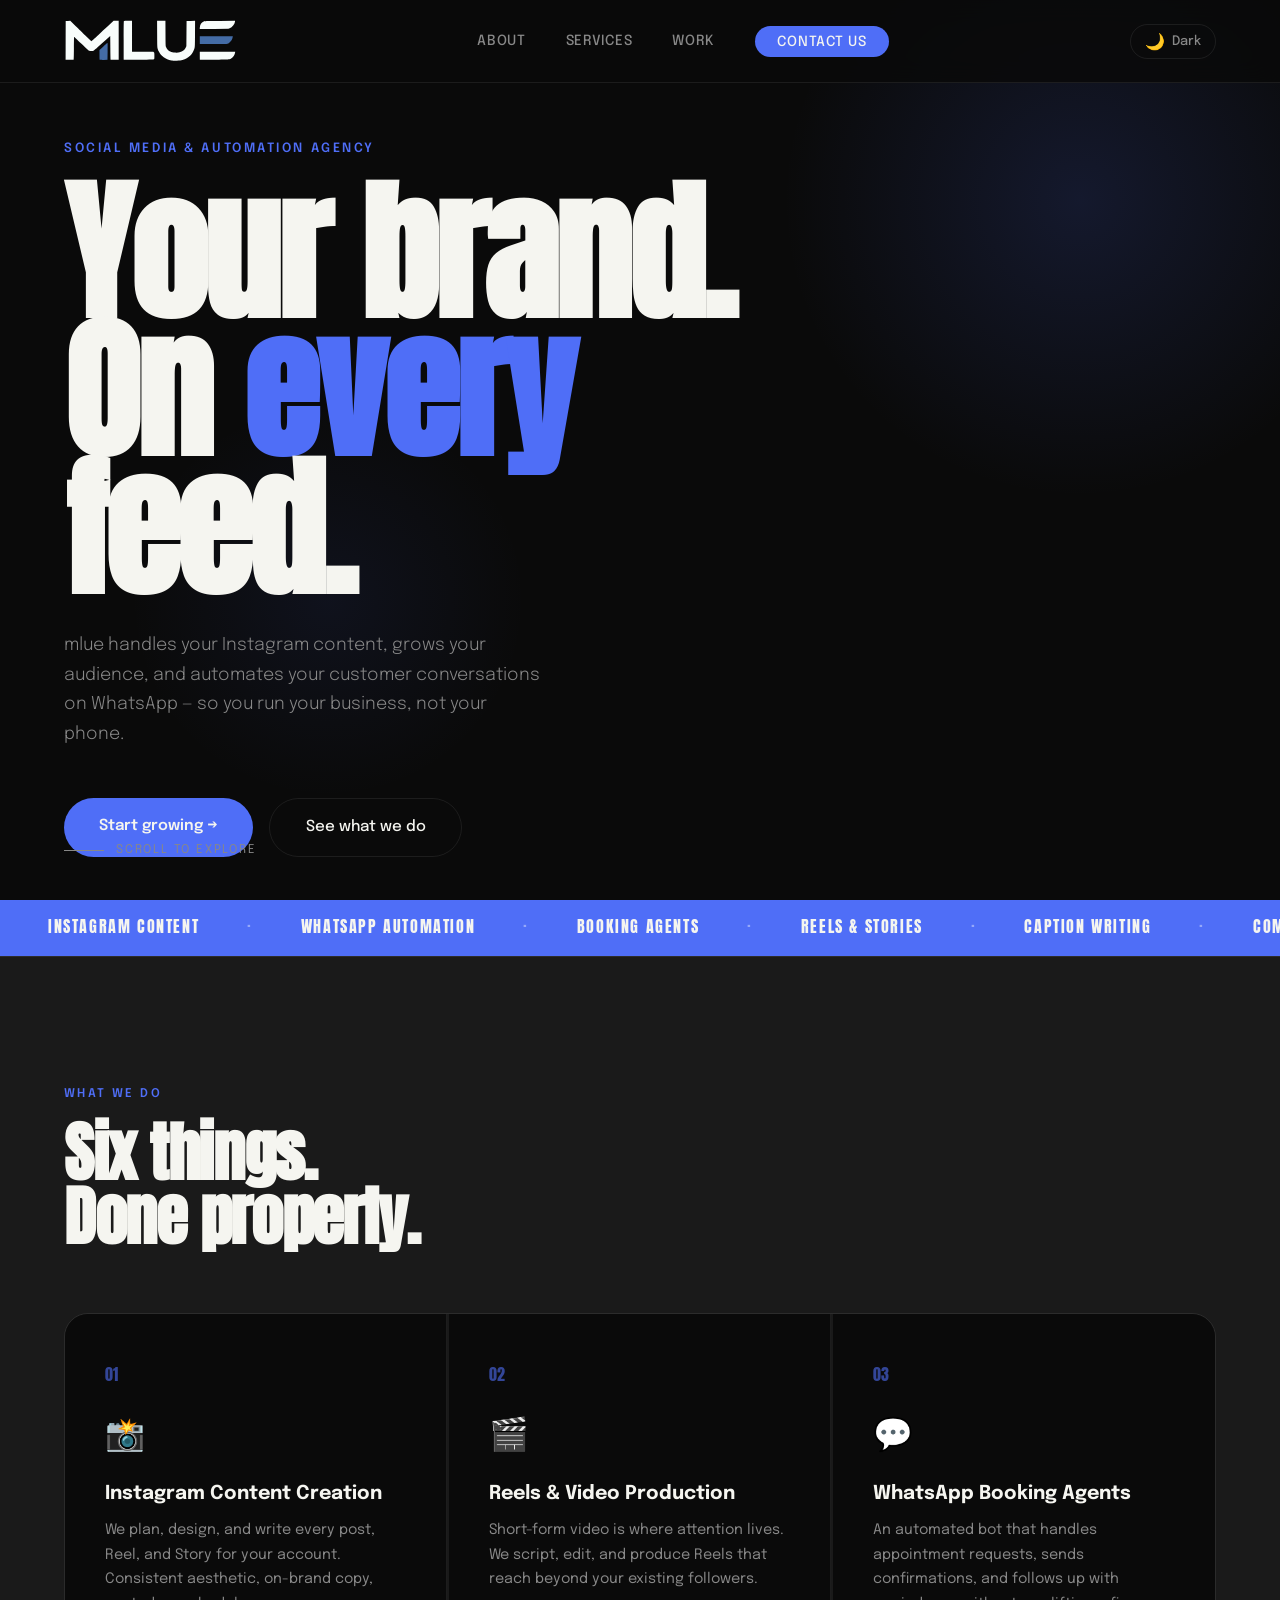
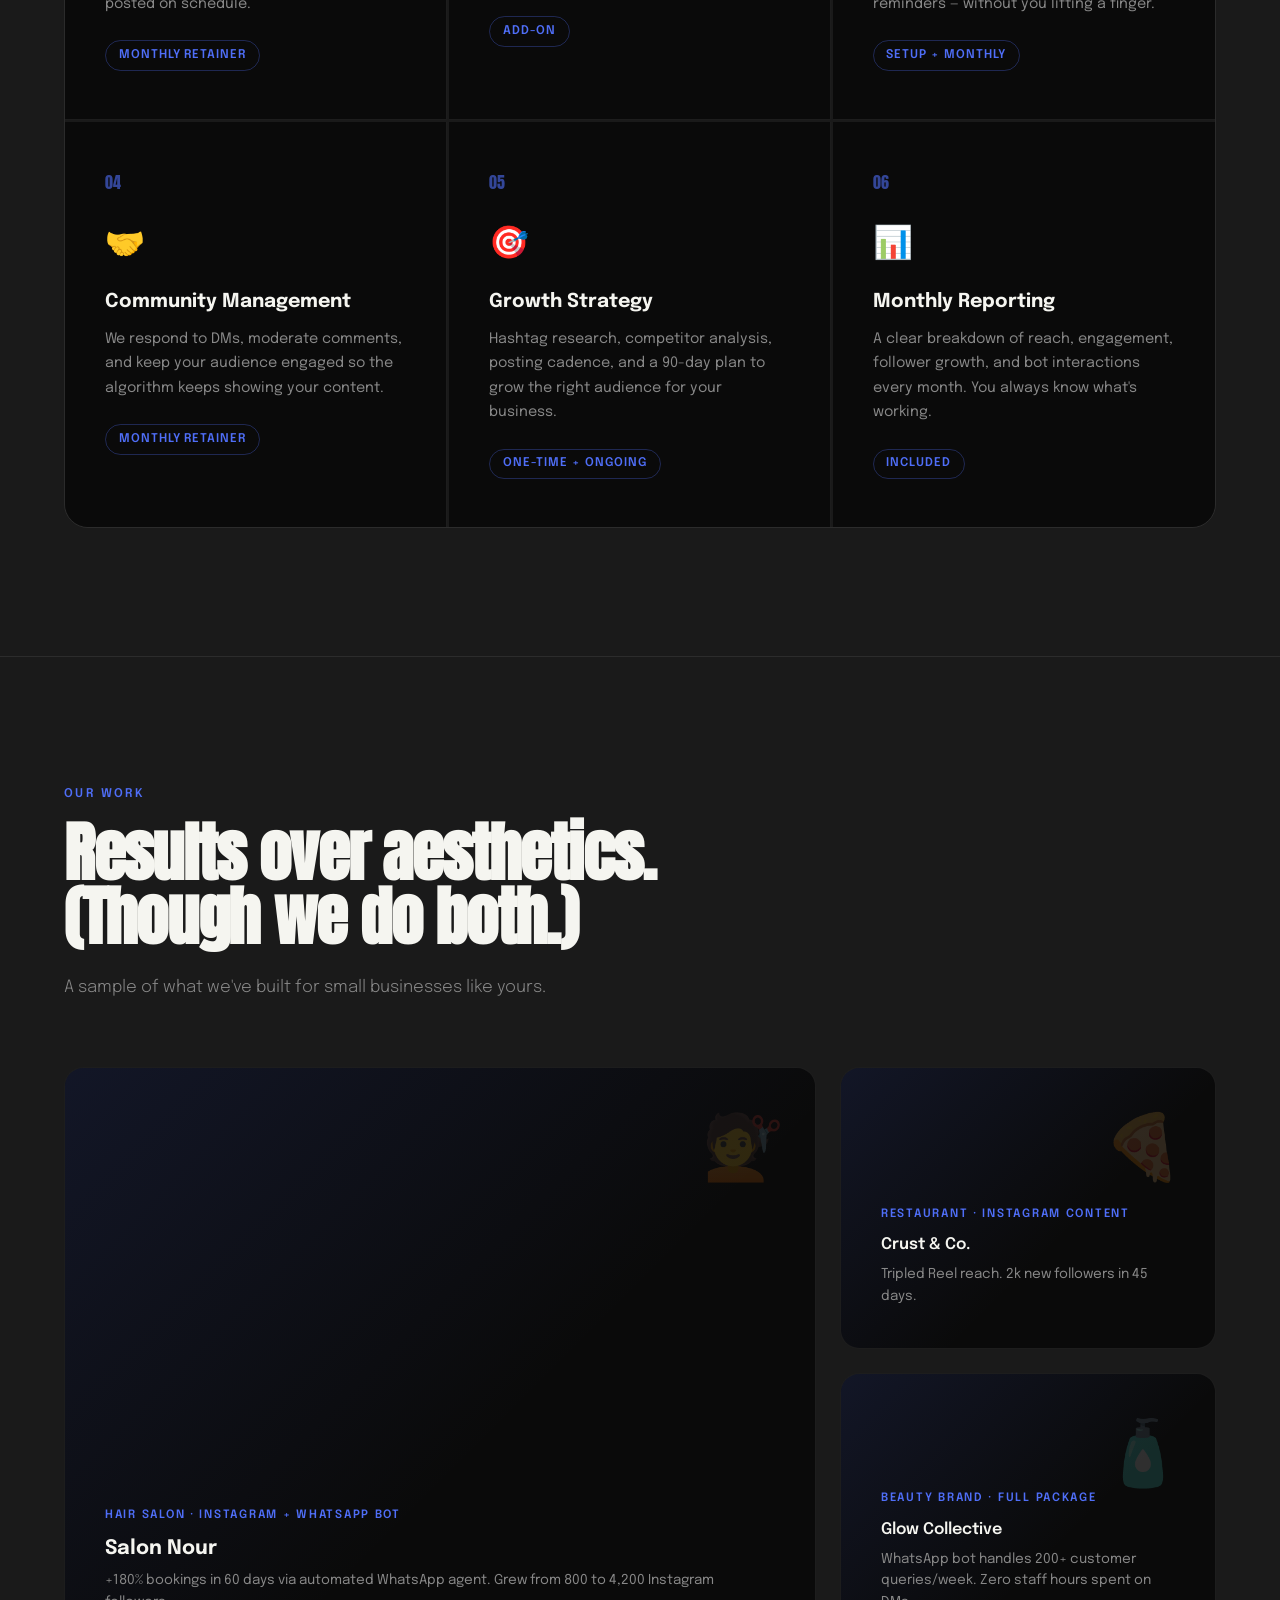
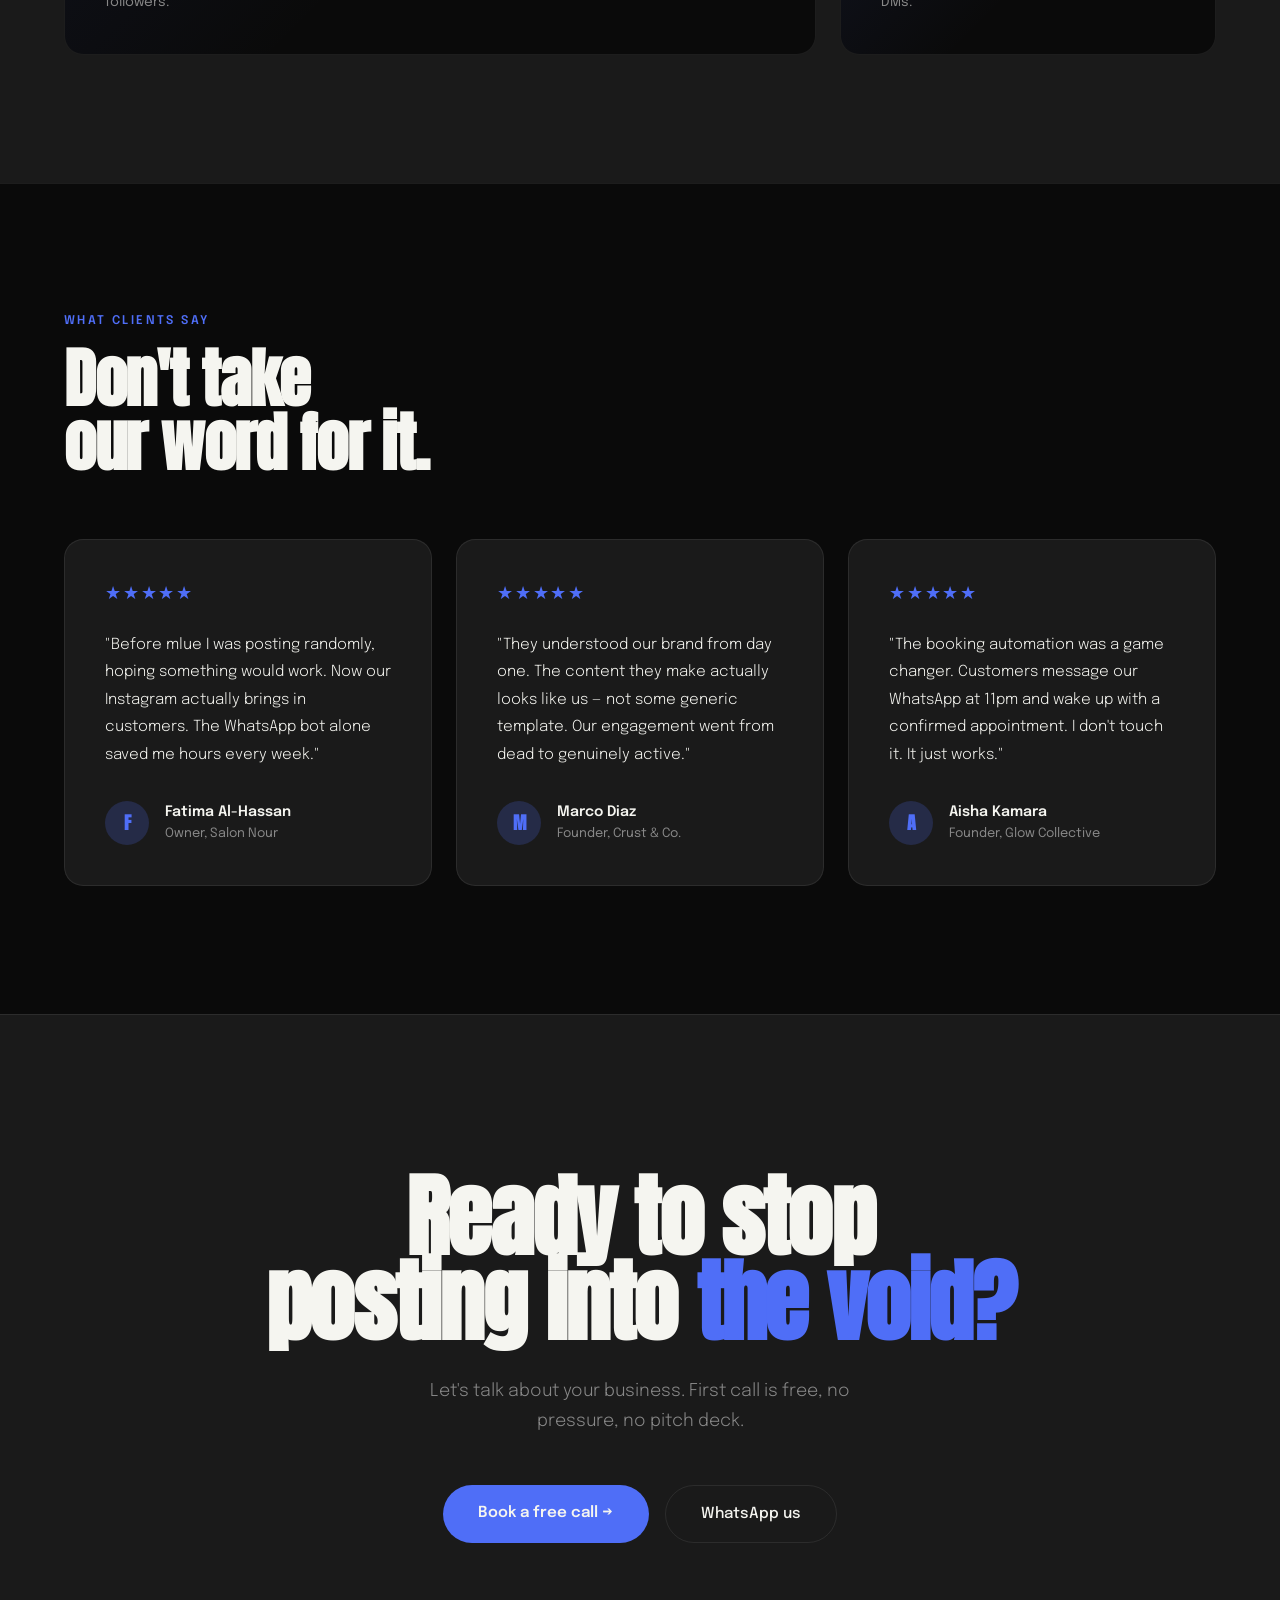
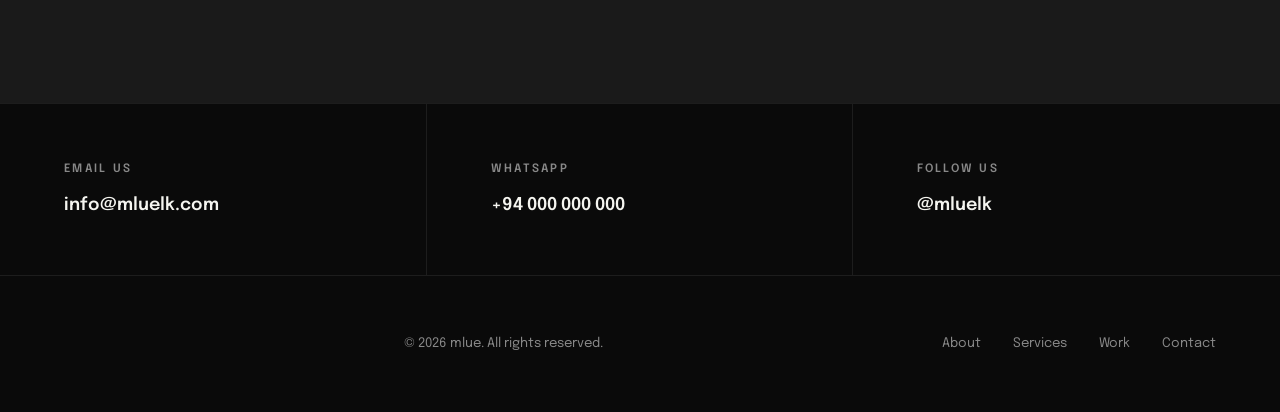
==== commit 5829edd9: "Add files via upload" ====
--- a/index.html
+++ b/index.html
@@ -787,10 +787,9 @@
   <a href="#" class="nav-logo"><div class="logo-svg-wrap"><svg style="color:#f8fdfb;" xmlns="http://www.w3.org/2000/svg" xmlns:xlink="http://www.w3.org/1999/xlink" zoomAndPan="magnify" viewBox="88 468 634 162" preserveAspectRatio="xMidYMid meet" version="1.0"><path fill="currentColor" d="M 483.695312 620.753906 C 461.484375 616.179688 445.511719 604.699219 437.359375 587.480469 C 431.121094 574.417969 431.285156 576.332031 430.953125 522.84375 L 430.703125 474.761719 L 461.484375 474.761719 L 461.734375 520.761719 C 461.980469 564.105469 462.148438 566.933594 463.644531 570.675781 C 467.304688 579.578125 474.460938 586.398438 483.363281 589.5625 C 490.683594 592.140625 506.65625 592.804688 513.5625 590.808594 C 525.207031 587.480469 532.113281 582.070312 536.355469 573.007812 L 538.519531 568.347656 L 538.933594 521.757812 L 539.347656 475.171875 L 554.988281 474.921875 L 570.628906 474.757812 L 570.382812 522.757812 C 570.050781 569.675781 570.050781 571.003906 568.21875 576.914062 C 561.644531 598.625 547.503906 612.1875 524.292969 619.171875 C 517.808594 621.085938 515.144531 621.417969 503.164062 621.667969 C 493.597656 621.835938 487.6875 621.585938 483.699219 620.753906 Z M 483.695312 620.753906 " fill-opacity="1" fill-rule="nonzero"/><path fill="currentColor" d="M 108.175781 618.011719 L 93.867188 617.84375 L 94.03125 546.46875 L 94.28125 475.175781 L 102.683594 474.925781 L 111.003906 474.679688 L 126.808594 489.902344 C 135.460938 498.21875 152.933594 515.109375 165.574219 527.421875 L 188.703125 549.796875 L 190.949219 547.964844 C 192.277344 546.96875 201.84375 538.230469 212.410156 528.5 C 222.890625 518.765625 240.359375 502.628906 251.09375 492.726562 L 270.644531 474.761719 L 289.363281 474.761719 L 289.363281 617.84375 L 274.804688 617.84375 C 266.820312 617.84375 259.996094 617.925781 259.664062 618.09375 C 259.25 618.175781 258.832031 598.542969 258.582031 574.417969 L 258.167969 530.660156 L 240.699219 546.46875 C 206.59375 577.414062 199.9375 583.15625 196.609375 584.652344 C 192.199219 586.648438 185.128906 586.648438 180.554688 584.570312 C 178.222656 583.492188 168.742188 574.921875 151.355469 557.949219 C 137.210938 544.222656 125.398438 532.992188 125.148438 532.992188 C 124.902344 532.992188 124.570312 552.125 124.484375 575.585938 C 124.316406 603.203125 123.902344 618.175781 123.402344 618.175781 C 122.988281 618.257812 116.082031 618.175781 108.179688 618.011719 Z M 108.175781 618.011719 " fill-opacity="1" fill-rule="nonzero"/><path fill="currentColor" d="M 307.996094 617.929688 C 307.832031 617.761719 307.664062 585.902344 307.664062 547.132812 C 307.664062 493.480469 307.910156 476.507812 308.664062 475.757812 C 309.328125 475.09375 313.988281 474.761719 324.050781 474.761719 L 338.445312 474.761719 L 338.445312 588.730469 L 416.726562 588.730469 L 418.722656 590.808594 C 420.71875 592.71875 420.800781 593.21875 420.800781 603.953125 C 420.800781 613.601562 420.632812 615.265625 419.300781 616.429688 C 417.972656 617.597656 412.066406 617.761719 363.066406 618.011719 C 332.953125 618.175781 308.160156 618.09375 307.992188 617.929688 Z M 307.996094 617.929688 " fill-opacity="1" fill-rule="nonzero"/><path fill="currentColor" d="M 588.347656 617.929688 C 588.179688 617.761719 588.015625 611.109375 588.015625 603.121094 L 588.015625 588.730469 L 718.371094 588.730469 L 717.625 593.054688 C 716.125 601.042969 711.300781 608.445312 704.644531 612.855469 C 697.160156 617.847656 697.324219 617.761719 640.589844 618.015625 C 612.054688 618.179688 588.511719 618.097656 588.347656 617.933594 Z M 588.347656 617.929688 " fill-opacity="1" fill-rule="nonzero"/><path fill="currentColor" d="M 588.179688 498.300781 C 588.761719 488.320312 593.585938 481 602.15625 476.925781 C 605.820312 475.179688 606.898438 475.179688 661.972656 474.925781 L 718.042969 474.679688 L 717.542969 478.507812 C 716.210938 487.824219 707.476562 498.558594 697.992188 502.382812 L 693.25 504.292969 L 640.507812 504.542969 L 587.765625 504.789062 Z M 588.179688 498.300781 " fill-opacity="1" fill-rule="nonzero"/><path fill="#446ca6" d="M 219.234375 618.175781 C 218.902344 617.84375 218.652344 609.609375 218.652344 599.957031 L 218.652344 582.324219 L 227.136719 574.503906 C 241.863281 560.859375 247.101562 556.285156 248.101562 556.285156 C 248.765625 556.285156 248.933594 564.601562 248.601562 587.230469 L 248.1875 618.261719 L 233.960938 618.511719 C 226.222656 618.589844 219.570312 618.429688 219.238281 618.175781 Z M 219.234375 618.175781 " fill-opacity="1" fill-rule="nonzero"/><path fill="#446ca6" d="M 588.015625 545.882812 L 588.015625 531.328125 L 709.636719 531.328125 L 709.058594 535.320312 C 708.808594 537.484375 707.644531 541.226562 706.480469 543.722656 C 703.816406 549.546875 695.332031 557.949219 690.503906 559.445312 C 687.925781 560.195312 674.699219 560.445312 637.511719 560.445312 L 588.015625 560.445312 Z M 588.015625 545.882812 " fill-opacity="1" fill-rule="nonzero"/></svg></div></a></a>
   <ul class="nav-links">
     <li><a href="about.html">About</a></li>
-    <li><a href="#services">Services</a></li>
-    <li><a href="#process">How it works</a></li>
-    <li><a href="#portfolio">Work</a></li>
-    <li><a href="#contact" class="nav-cta">Get started</a></li>
+    <li><a href="services.html">Services</a></li>
+    <li><a href="work.html">Work</a></li>
+    <li><a href="contact.html" class="nav-cta">Contact us</a></li>
   </ul>
   <button class="theme-toggle" onclick="toggleTheme()" id="themeToggle">
     <span class="toggle-icon">🌙</span><span class="toggle-label">Dark</span>
@@ -810,8 +809,8 @@
   </h1>
   <p class="hero-sub">mlue handles your Instagram content, grows your audience, and automates your customer conversations on WhatsApp — so you run your business, not your phone.</p>
   <div class="hero-actions">
-    <a href="#contact" class="btn-primary">Start growing →</a>
-    <a href="#services" class="btn-secondary">See what we do</a>
+    <a href="contact.html" class="btn-primary">Start growing →</a>
+    <a href="services.html" class="btn-secondary">See what we do</a>
   </div>
 
   <div class="hero-scroll">
@@ -892,62 +891,6 @@
   </div>
 </section>
 
-<!-- PROCESS -->
-<section id="process">
-  <p class="section-label reveal">How it works</p>
-  <h2 class="section-title reveal reveal-delay-1">From first call<br>to first post.</h2>
-
-  <div class="process-steps">
-    <div class="process-step reveal">
-      <div class="step-num">01</div>
-      <div>
-        <div class="step-title">Discovery call</div>
-        <div class="step-sub">30 minutes. We learn your business, your goals, and your audience. No templates — we start from your reality.</div>
-      </div>
-      <div>
-        <div style="background: rgba(79,110,247,0.06); border: 1px solid var(--border); border-radius: 0.8rem; padding: 1.5rem;">
-          <div style="color: var(--grey); font-size: 0.85rem; line-height: 1.8;">✓ Business audit<br>✓ Competitor review<br>✓ Goal setting<br>✓ Package selection</div>
-        </div>
-      </div>
-    </div>
-    <div class="process-step reveal">
-      <div class="step-num">02</div>
-      <div>
-        <div class="step-title">Strategy & setup</div>
-        <div class="step-sub">We build your content calendar, visual identity, and (if applicable) your WhatsApp bot flows. You approve before anything goes live.</div>
-      </div>
-      <div>
-        <div style="background: rgba(79,110,247,0.06); border: 1px solid var(--border); border-radius: 0.8rem; padding: 1.5rem;">
-          <div style="color: var(--grey); font-size: 0.85rem; line-height: 1.8;">✓ Content calendar<br>✓ Brand guidelines<br>✓ Bot flow design<br>✓ Your approval</div>
-        </div>
-      </div>
-    </div>
-    <div class="process-step reveal">
-      <div class="step-num">03</div>
-      <div>
-        <div class="step-title">We execute</div>
-        <div class="step-sub">Content goes out. The bot goes live. We manage everything while you check in on results — not tasks.</div>
-      </div>
-      <div>
-        <div style="background: rgba(79,110,247,0.06); border: 1px solid var(--border); border-radius: 0.8rem; padding: 1.5rem;">
-          <div style="color: var(--grey); font-size: 0.85rem; line-height: 1.8;">✓ Daily posting<br>✓ Community engagement<br>✓ Bot monitoring<br>✓ Weekly check-ins</div>
-        </div>
-      </div>
-    </div>
-    <div class="process-step reveal">
-      <div class="step-num">04</div>
-      <div>
-        <div class="step-title">Review & grow</div>
-        <div class="step-sub">Monthly reports. Honest conversations. We adjust what isn't working and double down on what is.</div>
-      </div>
-      <div>
-        <div style="background: rgba(79,110,247,0.06); border: 1px solid var(--border); border-radius: 0.8rem; padding: 1.5rem;">
-          <div style="color: var(--grey); font-size: 0.85rem; line-height: 1.8;">✓ Performance report<br>✓ Strategy refinement<br>✓ Growth targets<br>✓ Next month plan</div>
-        </div>
-      </div>
-    </div>
-  </div>
-</section>
 
 <!-- PORTFOLIO -->
 <section id="portfolio">
@@ -1035,8 +978,8 @@
   <h2 class="cta-title reveal">Ready to stop<br>posting into <span class="blue">the void?</span></h2>
   <p class="cta-sub reveal reveal-delay-1">Let's talk about your business. First call is free, no pressure, no pitch deck.</p>
   <div class="cta-actions reveal reveal-delay-2">
-    <a href="#contact" class="btn-primary">Book a free call →</a>
-    <a href="#" class="btn-secondary">WhatsApp us</a>
+    <a href="contact.html" class="btn-primary">Book a free call →</a>
+    <a href="contact.html" class="btn-secondary">WhatsApp us</a>
   </div>
 </section>
 
@@ -1062,9 +1005,9 @@
   <div class="footer-copy">© 2026 mlue. All rights reserved.</div>
   <div class="footer-links">
     <a href="about.html">About</a>
-    <a href="#services">Services</a>
-    <a href="#portfolio">Work</a>
-    <a href="#contact">Contact</a>
+    <a href="services.html">Services</a>
+    <a href="work.html">Work</a>
+    <a href="contact.html">Contact</a>
   </div>
 </footer>
 
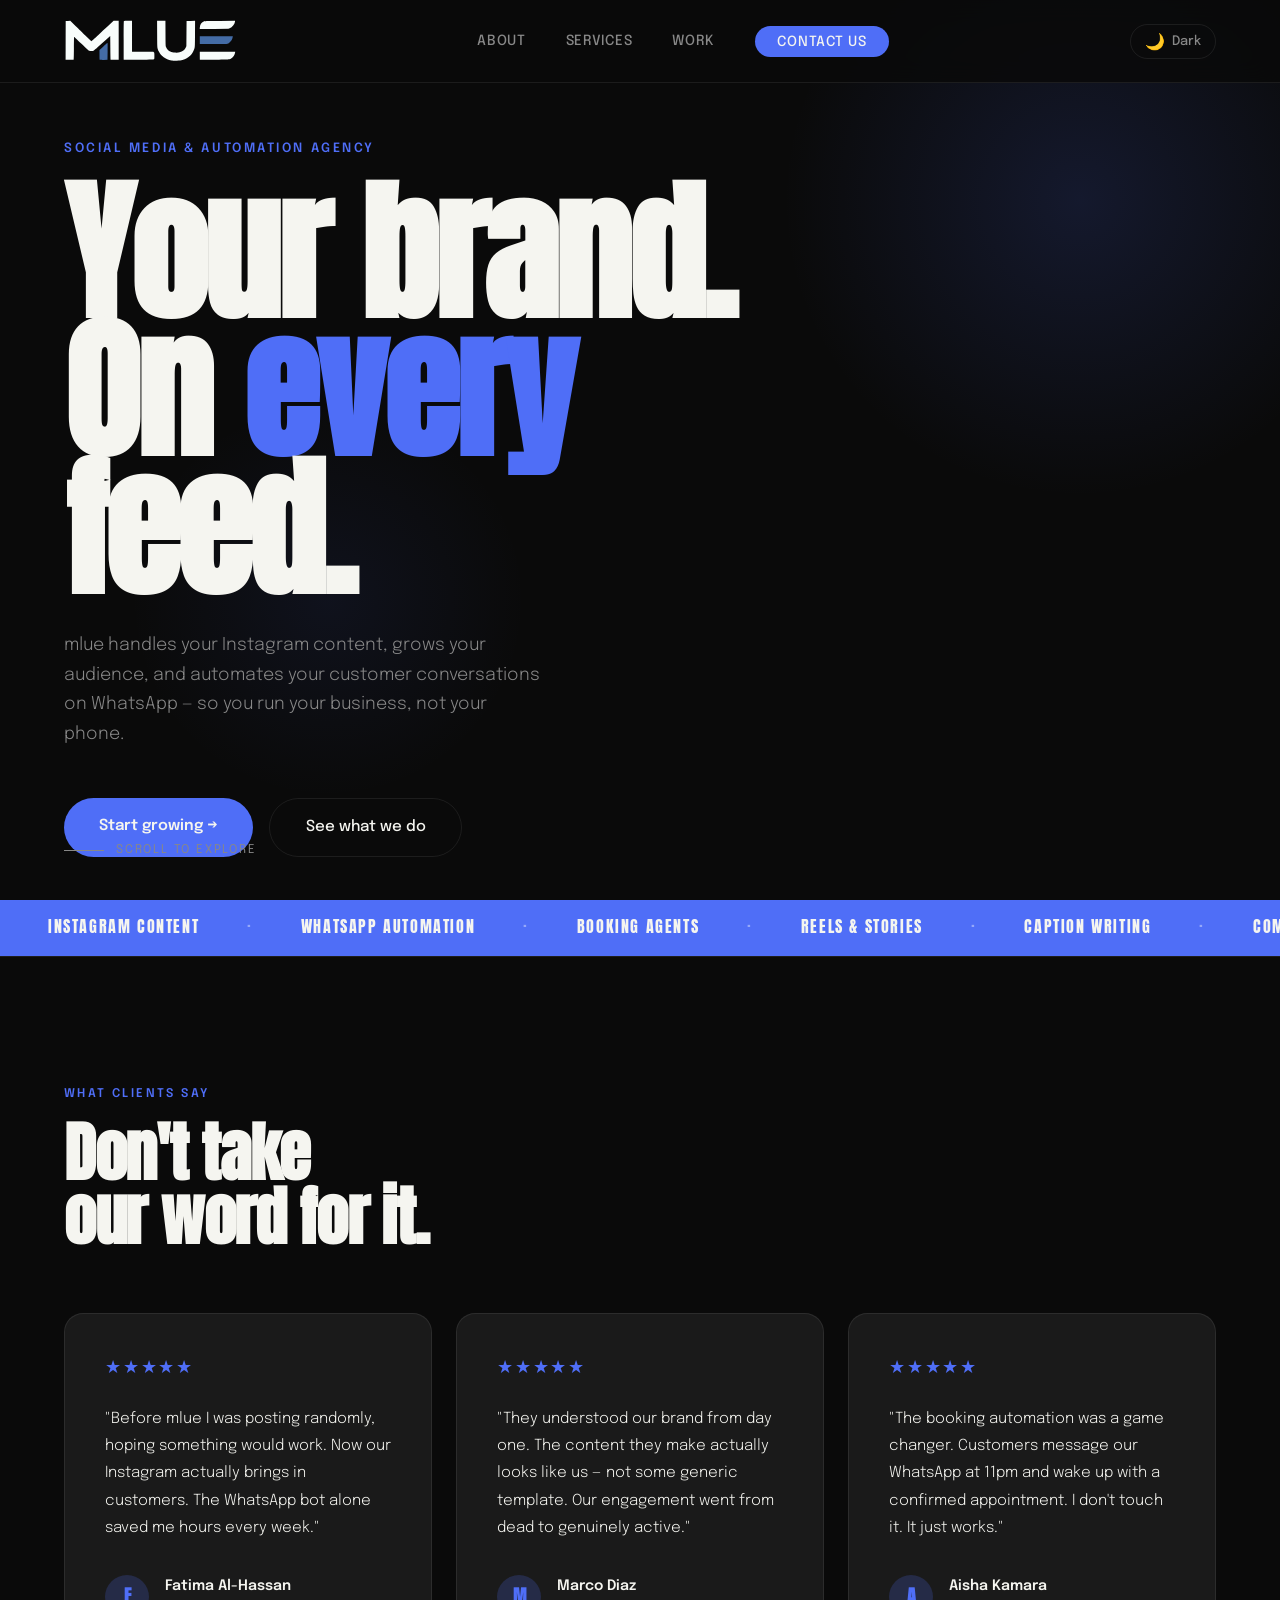
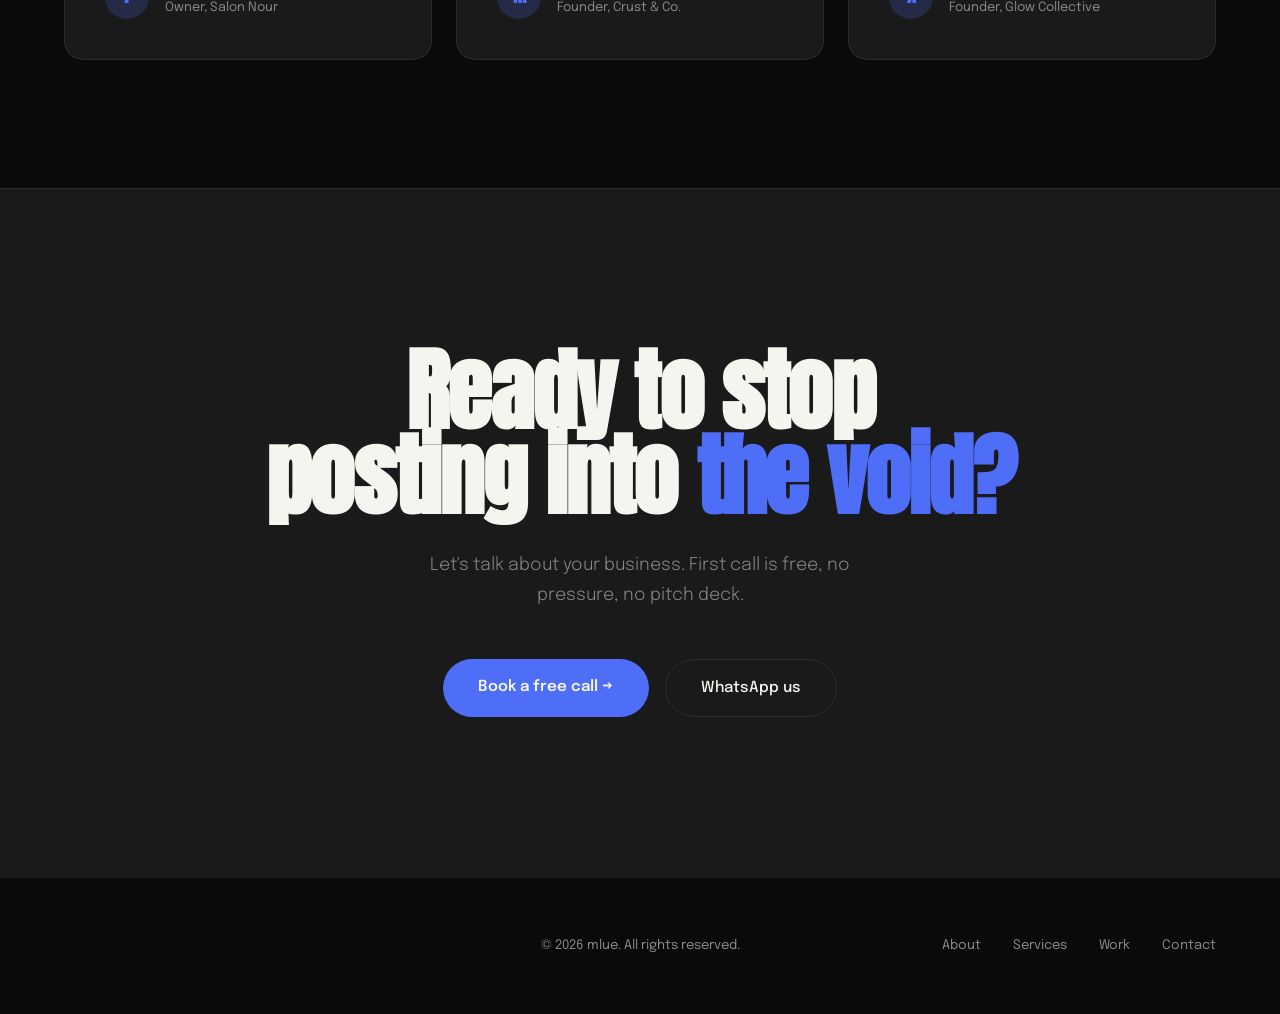
==== commit 85aaee42: "Add files via upload" ====
--- a/index.html
+++ b/index.html
@@ -701,10 +701,9 @@
 footer {
   padding: 3rem 5vw;
   border-top: 1px solid var(--border);
-  display: flex;
-  justify-content: space-between;
+  display: grid;
+  grid-template-columns: 1fr auto 1fr;
   align-items: center;
-  flex-wrap: wrap;
   gap: 1rem;
 }
 
@@ -713,9 +712,9 @@
   align-items: center;
 }
 
-.footer-copy { color: var(--grey); font-size: 0.82rem; }
-
-.footer-links { display: flex; gap: 2rem; }
+.footer-copy { color: var(--grey); font-size: 0.82rem; text-align: center; }
+
+.footer-links { display: flex; gap: 2rem; justify-content: flex-end; }
 
 .footer-links a {
   color: var(--grey);
@@ -762,6 +761,13 @@
 .reveal-delay-2 { transition-delay: 0.2s; }
 .reveal-delay-3 { transition-delay: 0.3s; }
 .reveal-delay-4 { transition-delay: 0.4s; }
+
+/* TABLET (iPad) */
+@media (max-width: 1024px) {
+  footer { grid-template-columns: 1fr; gap: 1.2rem; justify-items: center; }
+  .footer-links { justify-content: center; }
+  .footer-copy { text-align: center; }
+}
 
 /* MOBILE */
 @media (max-width: 768px) {
@@ -776,7 +782,9 @@
   .testimonials-grid { grid-template-columns: 1fr; }
   #contact { grid-template-columns: 1fr; }
   .contact-item { border-right: none; border-bottom: 1px solid var(--border); }
-  footer { flex-direction: column; align-items: flex-start; }
+  footer { grid-template-columns: 1fr; gap: 1rem; justify-items: center; }
+  .footer-links { justify-content: center; flex-wrap: wrap; gap: 1.2rem; }
+  .footer-copy { text-align: center; }
 }
 </style>
 </head>
@@ -840,96 +848,6 @@
 </div>
 
 
-<!-- SERVICES -->
-<section id="services">
-  <p class="section-label reveal">What we do</p>
-  <h2 class="section-title reveal reveal-delay-1">Six things.<br>Done properly.</h2>
-
-  <div class="services-grid">
-    <div class="service-card reveal">
-      <div class="service-num">01</div>
-      <span class="service-icon">📸</span>
-      <div class="service-title">Instagram Content Creation</div>
-      <div class="service-desc">We plan, design, and write every post, Reel, and Story for your account. Consistent aesthetic, on-brand copy, posted on schedule.</div>
-      <span class="service-tag">Monthly retainer</span>
-    </div>
-    <div class="service-card reveal reveal-delay-1">
-      <div class="service-num">02</div>
-      <span class="service-icon">🎬</span>
-      <div class="service-title">Reels & Video Production</div>
-      <div class="service-desc">Short-form video is where attention lives. We script, edit, and produce Reels that reach beyond your existing followers.</div>
-      <span class="service-tag">Add-on</span>
-    </div>
-    <div class="service-card reveal reveal-delay-2">
-      <div class="service-num">03</div>
-      <span class="service-icon">💬</span>
-      <div class="service-title">WhatsApp Booking Agents</div>
-      <div class="service-desc">An automated bot that handles appointment requests, sends confirmations, and follows up with reminders — without you lifting a finger.</div>
-      <span class="service-tag">Setup + monthly</span>
-    </div>
-    <div class="service-card reveal">
-      <div class="service-num">04</div>
-      <span class="service-icon">🤝</span>
-      <div class="service-title">Community Management</div>
-      <div class="service-desc">We respond to DMs, moderate comments, and keep your audience engaged so the algorithm keeps showing your content.</div>
-      <span class="service-tag">Monthly retainer</span>
-    </div>
-    <div class="service-card reveal reveal-delay-1">
-      <div class="service-num">05</div>
-      <span class="service-icon">🎯</span>
-      <div class="service-title">Growth Strategy</div>
-      <div class="service-desc">Hashtag research, competitor analysis, posting cadence, and a 90-day plan to grow the right audience for your business.</div>
-      <span class="service-tag">One-time + ongoing</span>
-    </div>
-    <div class="service-card reveal reveal-delay-2">
-      <div class="service-num">06</div>
-      <span class="service-icon">📊</span>
-      <div class="service-title">Monthly Reporting</div>
-      <div class="service-desc">A clear breakdown of reach, engagement, follower growth, and bot interactions every month. You always know what's working.</div>
-      <span class="service-tag">Included</span>
-    </div>
-  </div>
-</section>
-
-
-<!-- PORTFOLIO -->
-<section id="portfolio">
-  <p class="section-label reveal">Our work</p>
-  <h2 class="section-title reveal reveal-delay-1">Results over aesthetics.<br>(Though we do both.)</h2>
-  <p class="section-sub reveal reveal-delay-2" style="margin-bottom: 0;">A sample of what we've built for small businesses like yours.</p>
-
-  <div class="portfolio-grid">
-    <div class="portfolio-item big reveal">
-      <div class="portfolio-bg"></div>
-      <div class="emoji-bg">💇</div>
-      <div class="inner">
-        <div class="portfolio-tag">Hair Salon · Instagram + WhatsApp Bot</div>
-        <div class="portfolio-name">Salon Nour</div>
-        <div class="portfolio-result">+180% bookings in 60 days via automated WhatsApp agent. Grew from 800 to 4,200 Instagram followers.</div>
-      </div>
-    </div>
-    <div class="col-right">
-      <div class="portfolio-item reveal reveal-delay-1">
-        <div class="portfolio-bg"></div>
-        <div class="emoji-bg">🍕</div>
-        <div class="inner">
-          <div class="portfolio-tag">Restaurant · Instagram Content</div>
-          <div class="portfolio-name-sm">Crust & Co.</div>
-          <div class="portfolio-result">Tripled Reel reach. 2k new followers in 45 days.</div>
-        </div>
-      </div>
-      <div class="portfolio-item reveal reveal-delay-2">
-        <div class="portfolio-bg"></div>
-        <div class="emoji-bg">🧴</div>
-        <div class="inner">
-          <div class="portfolio-tag">Beauty Brand · Full Package</div>
-          <div class="portfolio-name-sm">Glow Collective</div>
-          <div class="portfolio-result">WhatsApp bot handles 200+ customer queries/week. Zero staff hours spent on DMs.</div>
-        </div>
-      </div>
-    </div>
-  </div>
-</section>
 
 <!-- TESTIMONIALS -->
 <section id="testimonials">
@@ -983,22 +901,6 @@
   </div>
 </section>
 
-<!-- CONTACT -->
-<div id="contact">
-  <a href="mailto:info@mluelk.com" class="contact-item">
-    <div class="contact-label">Email us</div>
-    <div class="contact-val">info@mluelk.com</div>
-  </a>
-  <a href="#" class="contact-item">
-    <div class="contact-label">WhatsApp</div>
-    <div class="contact-val">+94 000 000 000</div>
-  </a>
-  <a href="https://www.instagram.com/mluelk" class="contact-item" target="_blank" rel="noopener noreferrer">
-    <div class="contact-label">Follow us</div>
-    <div class="contact-val">@mluelk</div>
-  </a>
-</div>
-
 <!-- FOOTER -->
 <footer>
   <div class="footer-logo"><div style="height:40px;width:auto;display:flex;align-items:center;color:var(--white)"><svg style="color:#f8fdfb;" xmlns="http://www.w3.org/2000/svg" xmlns:xlink="http://www.w3.org/1999/xlink" zoomAndPan="magnify" viewBox="88 468 634 162" preserveAspectRatio="xMidYMid meet" version="1.0"><path fill="currentColor" d="M 483.695312 620.753906 C 461.484375 616.179688 445.511719 604.699219 437.359375 587.480469 C 431.121094 574.417969 431.285156 576.332031 430.953125 522.84375 L 430.703125 474.761719 L 461.484375 474.761719 L 461.734375 520.761719 C 461.980469 564.105469 462.148438 566.933594 463.644531 570.675781 C 467.304688 579.578125 474.460938 586.398438 483.363281 589.5625 C 490.683594 592.140625 506.65625 592.804688 513.5625 590.808594 C 525.207031 587.480469 532.113281 582.070312 536.355469 573.007812 L 538.519531 568.347656 L 538.933594 521.757812 L 539.347656 475.171875 L 554.988281 474.921875 L 570.628906 474.757812 L 570.382812 522.757812 C 570.050781 569.675781 570.050781 571.003906 568.21875 576.914062 C 561.644531 598.625 547.503906 612.1875 524.292969 619.171875 C 517.808594 621.085938 515.144531 621.417969 503.164062 621.667969 C 493.597656 621.835938 487.6875 621.585938 483.699219 620.753906 Z M 483.695312 620.753906 " fill-opacity="1" fill-rule="nonzero"/><path fill="currentColor" d="M 108.175781 618.011719 L 93.867188 617.84375 L 94.03125 546.46875 L 94.28125 475.175781 L 102.683594 474.925781 L 111.003906 474.679688 L 126.808594 489.902344 C 135.460938 498.21875 152.933594 515.109375 165.574219 527.421875 L 188.703125 549.796875 L 190.949219 547.964844 C 192.277344 546.96875 201.84375 538.230469 212.410156 528.5 C 222.890625 518.765625 240.359375 502.628906 251.09375 492.726562 L 270.644531 474.761719 L 289.363281 474.761719 L 289.363281 617.84375 L 274.804688 617.84375 C 266.820312 617.84375 259.996094 617.925781 259.664062 618.09375 C 259.25 618.175781 258.832031 598.542969 258.582031 574.417969 L 258.167969 530.660156 L 240.699219 546.46875 C 206.59375 577.414062 199.9375 583.15625 196.609375 584.652344 C 192.199219 586.648438 185.128906 586.648438 180.554688 584.570312 C 178.222656 583.492188 168.742188 574.921875 151.355469 557.949219 C 137.210938 544.222656 125.398438 532.992188 125.148438 532.992188 C 124.902344 532.992188 124.570312 552.125 124.484375 575.585938 C 124.316406 603.203125 123.902344 618.175781 123.402344 618.175781 C 122.988281 618.257812 116.082031 618.175781 108.179688 618.011719 Z M 108.175781 618.011719 " fill-opacity="1" fill-rule="nonzero"/><path fill="currentColor" d="M 307.996094 617.929688 C 307.832031 617.761719 307.664062 585.902344 307.664062 547.132812 C 307.664062 493.480469 307.910156 476.507812 308.664062 475.757812 C 309.328125 475.09375 313.988281 474.761719 324.050781 474.761719 L 338.445312 474.761719 L 338.445312 588.730469 L 416.726562 588.730469 L 418.722656 590.808594 C 420.71875 592.71875 420.800781 593.21875 420.800781 603.953125 C 420.800781 613.601562 420.632812 615.265625 419.300781 616.429688 C 417.972656 617.597656 412.066406 617.761719 363.066406 618.011719 C 332.953125 618.175781 308.160156 618.09375 307.992188 617.929688 Z M 307.996094 617.929688 " fill-opacity="1" fill-rule="nonzero"/><path fill="currentColor" d="M 588.347656 617.929688 C 588.179688 617.761719 588.015625 611.109375 588.015625 603.121094 L 588.015625 588.730469 L 718.371094 588.730469 L 717.625 593.054688 C 716.125 601.042969 711.300781 608.445312 704.644531 612.855469 C 697.160156 617.847656 697.324219 617.761719 640.589844 618.015625 C 612.054688 618.179688 588.511719 618.097656 588.347656 617.933594 Z M 588.347656 617.929688 " fill-opacity="1" fill-rule="nonzero"/><path fill="currentColor" d="M 588.179688 498.300781 C 588.761719 488.320312 593.585938 481 602.15625 476.925781 C 605.820312 475.179688 606.898438 475.179688 661.972656 474.925781 L 718.042969 474.679688 L 717.542969 478.507812 C 716.210938 487.824219 707.476562 498.558594 697.992188 502.382812 L 693.25 504.292969 L 640.507812 504.542969 L 587.765625 504.789062 Z M 588.179688 498.300781 " fill-opacity="1" fill-rule="nonzero"/><path fill="#446ca6" d="M 219.234375 618.175781 C 218.902344 617.84375 218.652344 609.609375 218.652344 599.957031 L 218.652344 582.324219 L 227.136719 574.503906 C 241.863281 560.859375 247.101562 556.285156 248.101562 556.285156 C 248.765625 556.285156 248.933594 564.601562 248.601562 587.230469 L 248.1875 618.261719 L 233.960938 618.511719 C 226.222656 618.589844 219.570312 618.429688 219.238281 618.175781 Z M 219.234375 618.175781 " fill-opacity="1" fill-rule="nonzero"/><path fill="#446ca6" d="M 588.015625 545.882812 L 588.015625 531.328125 L 709.636719 531.328125 L 709.058594 535.320312 C 708.808594 537.484375 707.644531 541.226562 706.480469 543.722656 C 703.816406 549.546875 695.332031 557.949219 690.503906 559.445312 C 687.925781 560.195312 674.699219 560.445312 637.511719 560.445312 L 588.015625 560.445312 Z M 588.015625 545.882812 " fill-opacity="1" fill-rule="nonzero"/></svg></div></div>
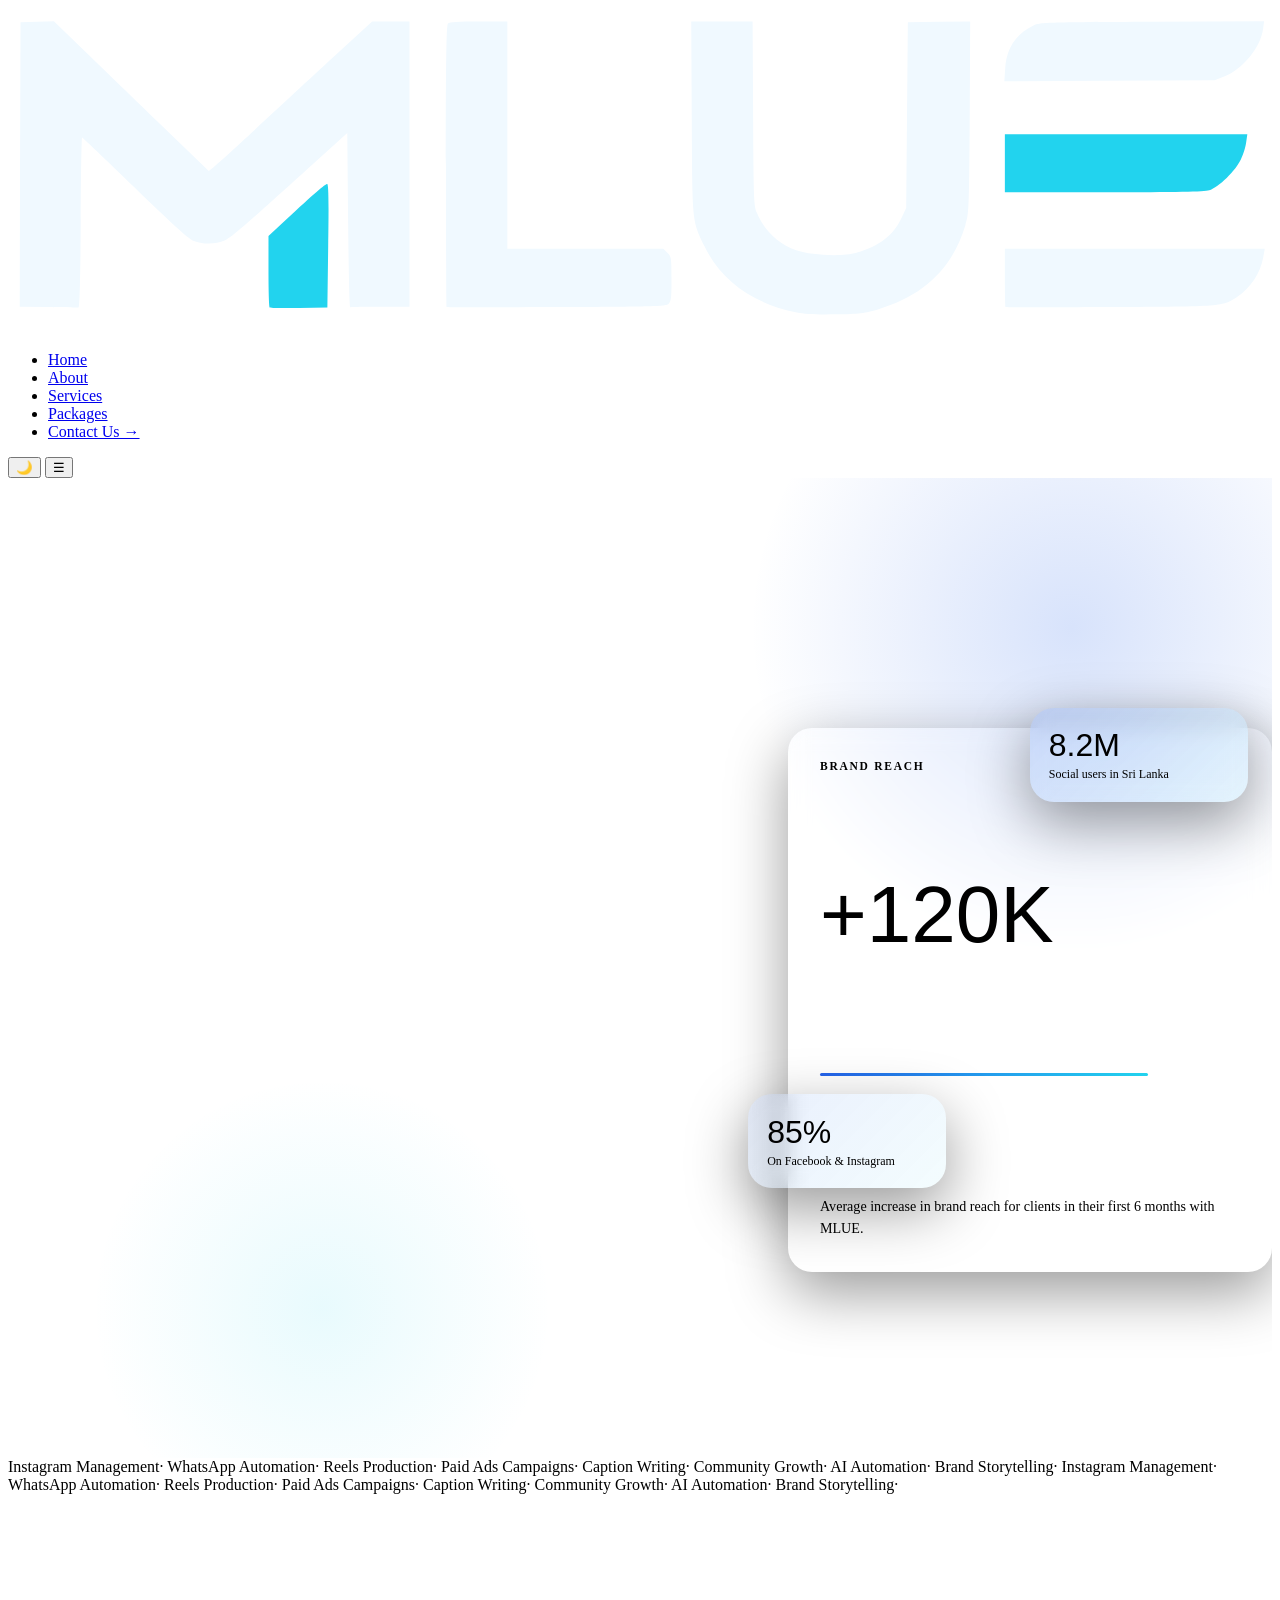
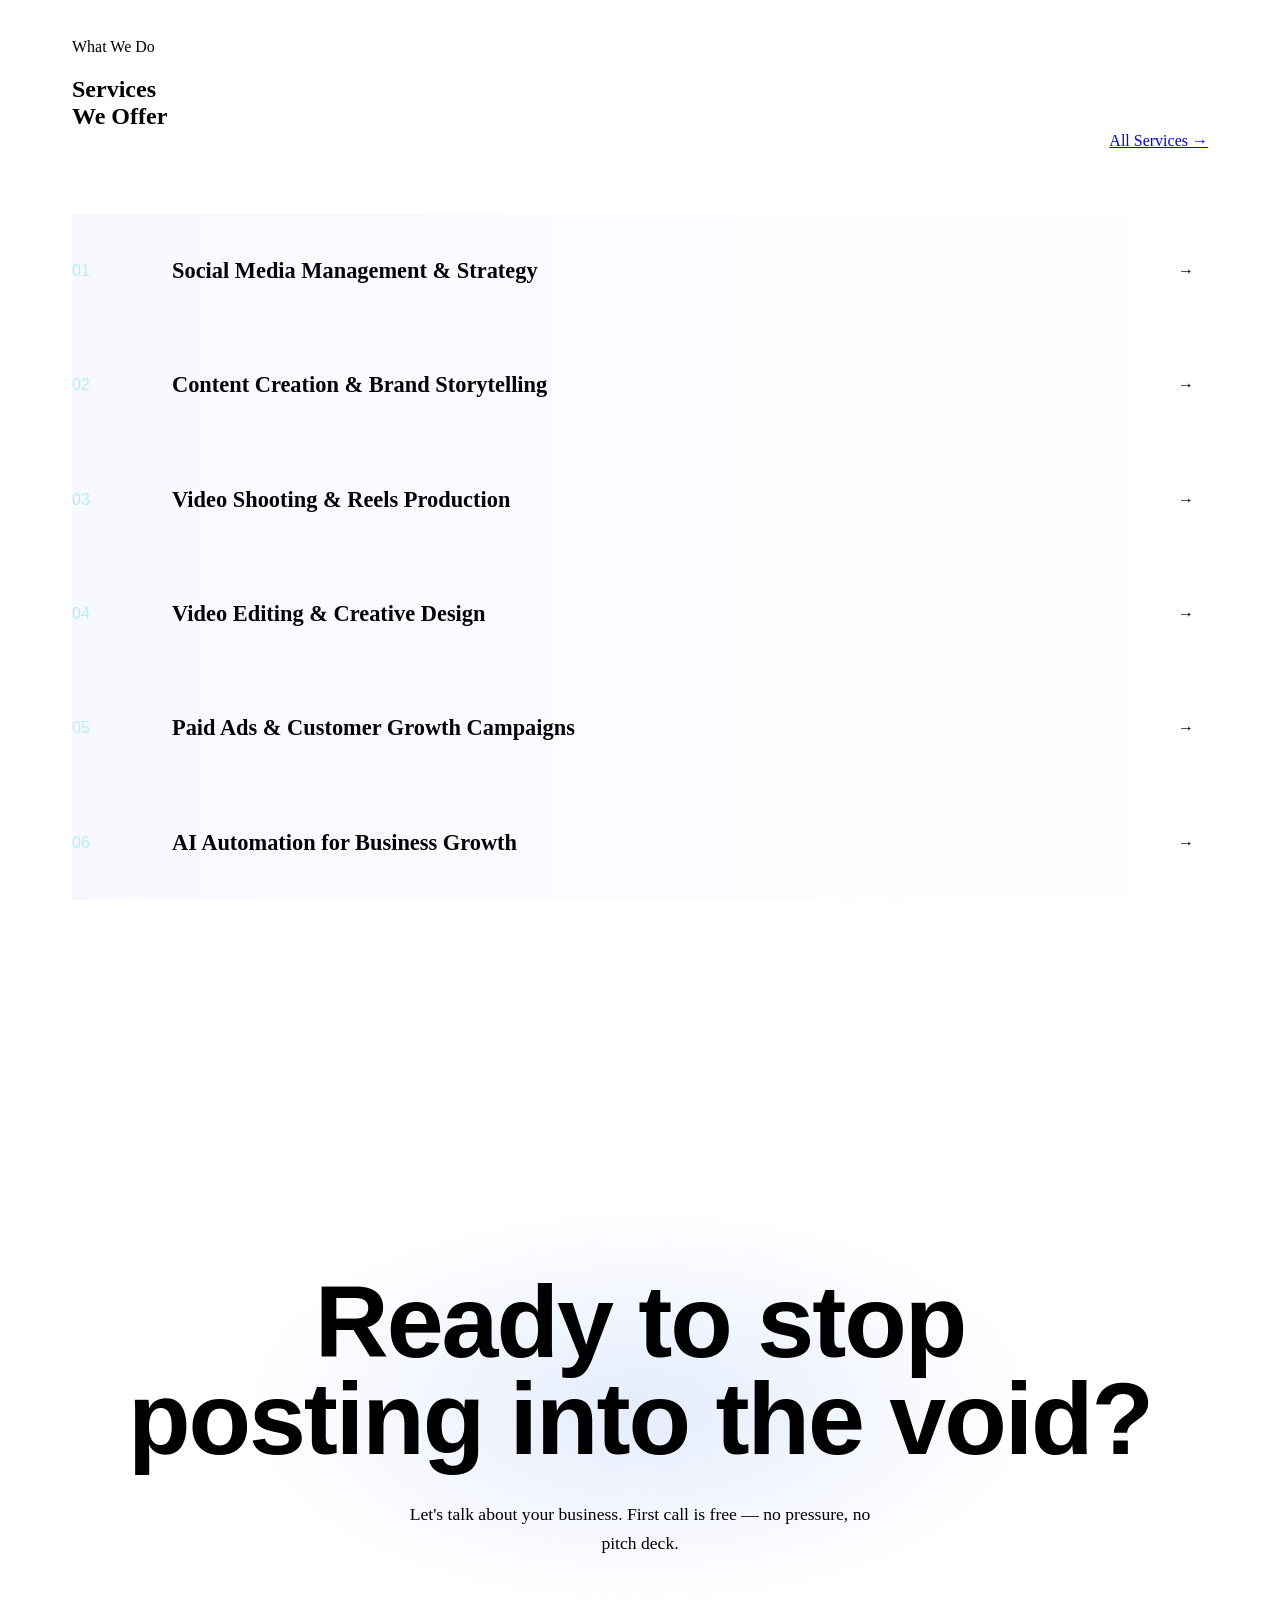
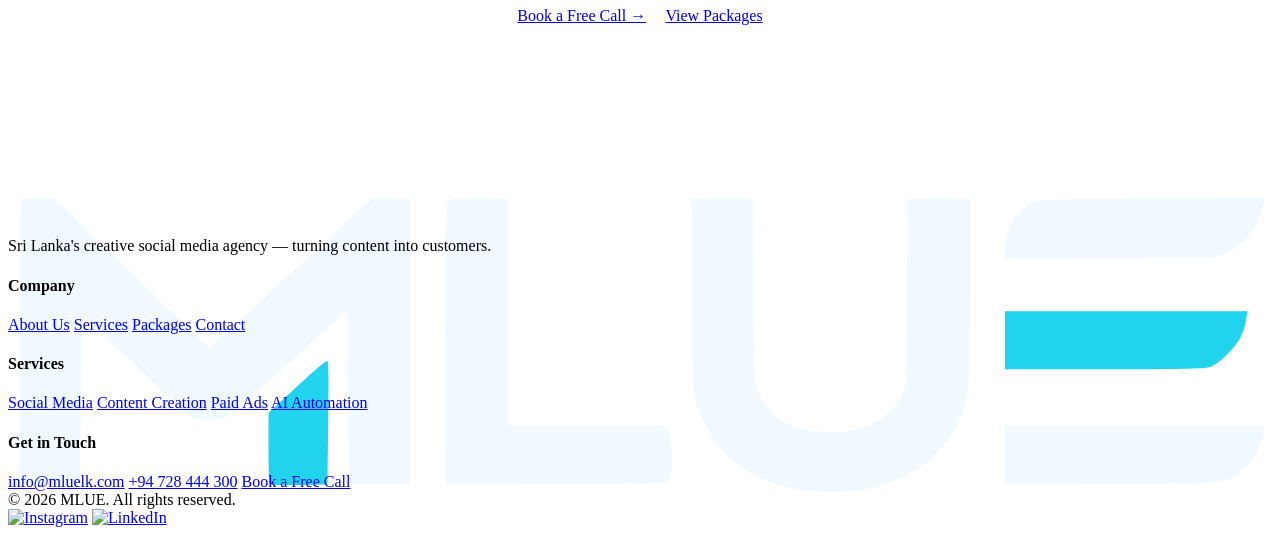
==== commit a7e8ab5a: "Add files via upload" ====
--- a/index.html
+++ b/index.html
@@ -3,980 +3,470 @@
 <head>
 <meta charset="UTF-8">
 <meta name="viewport" content="width=device-width, initial-scale=1.0">
-<link rel="icon" type="image/svg+xml" href="[data-uri]">
 <title>MLUE</title>
+<link rel="icon" type="image/svg+xml" href="assets/favicon.svg">
+<link rel="stylesheet" href="shared.css">
 <style>
-@import url('https://fonts.googleapis.com/css2?family=Anton&family=Epilogue:wght@300;400;500;600;700&display=swap');
-
-*, *::before, *::after { box-sizing: border-box; margin: 0; padding: 0; }
-
-:root {
-  --bg: #0A0A0A;
-  --blue: #4F6EF7;
-  --blue-light: #7B93FF;
-  --white: #F5F5F0;
-  --grey: #888;
-  --grey-dim: #1A1A1A;
-  --border: rgba(255,255,255,0.08);
-}
-
-/* Light mode */
-[data-theme="light"] {
-  --bg: #F5F5F0;
-  --blue: #3A5BD9;
-  --blue-light: #5572F0;
-  --white: #0A0A0A;
-  --grey: #555;
-  --grey-dim: #E8E8E2;
-  --border: rgba(0,0,0,0.10);
-}
-
-/* Theme toggle button */
-.theme-toggle {
-  background: none;
-  border: 1px solid var(--border);
-  border-radius: 2rem;
-  cursor: pointer;
-  padding: 0.45rem 0.9rem;
-  display: flex;
-  align-items: center;
-  gap: 0.4rem;
-  color: var(--grey);
-  font-size: 0.82rem;
-  font-family: 'Epilogue', sans-serif;
-  font-weight: 500;
-  transition: all 0.2s;
-  white-space: nowrap;
-  flex-shrink: 0;
-}
-.theme-toggle:hover {
-  color: var(--white);
-  border-color: var(--grey);
-}
-.theme-toggle .toggle-icon { font-size: 1rem; }
-
-html { scroll-behavior: smooth; }
-
-body {
-  background: var(--bg);
-  color: var(--white);
-  font-family: 'Epilogue', sans-serif;
-  font-weight: 400;
-  line-height: 1.6;
-  overflow-x: hidden;
-}
-
-/* NAV */
-nav {
-  position: fixed; top: 0; left: 0; right: 0;
-  z-index: 100;
-  display: flex; align-items: center; justify-content: space-between;
-  padding: 1.2rem 5vw;
-  background: rgba(10,10,10,0.85);
-  backdrop-filter: blur(12px);
-  border-bottom: 1px solid var(--border);
-  transition: all 0.3s;
-}
-
-.nav-logo {
-  text-decoration: none;
-  display: flex;
-  align-items: center;
-}
-
-.nav-logo span { color: var(--blue); }
-
-.logo-svg-wrap {
-  height: 44px;
-  width: auto;
-  display: flex;
-  align-items: center;
-}
-
-.logo-svg-wrap svg {
-  height: 44px;
-  width: auto;
-  display: block;
-}
-
-/* Adapt logo color to theme */
-[data-theme="light"] .logo-svg-wrap svg {
-  color: #0A0A0A;
-}
-
-.nav-links {
-  display: flex; gap: 2.5rem; list-style: none;
-}
-
-.nav-links a {
-  color: var(--grey);
-  text-decoration: none;
-  font-size: 0.875rem;
-  font-weight: 500;
-  letter-spacing: 0.05em;
-  text-transform: uppercase;
-  transition: color 0.2s;
-}
-
-.nav-links a:hover { color: var(--white); }
-
-.nav-cta {
-  background: var(--blue);
-  color: var(--white) !important;
-  padding: 0.55rem 1.4rem;
-  border-radius: 2rem;
-  transition: background 0.2s, transform 0.2s !important;
-}
-
-.nav-cta:hover { background: var(--blue-light) !important; transform: translateY(-1px); }
-
-/* HERO */
+/* ── HERO ─────────────────────────────────────────────────── */
 #hero {
-  min-height: 100vh;
-  display: flex; flex-direction: column;
-  justify-content: center;
-  padding: 0 5vw;
-  padding-top: 6rem;
-  position: relative;
-  overflow: hidden;
-}
-
+  min-height: 100vh; display: flex; flex-direction: column; justify-content: center;
+  padding: 0 5vw; padding-top: 5rem; position: relative; overflow: hidden;
+}
+.hero-canvas {
+  position: absolute; inset: 0; pointer-events: none; z-index: 0;
+}
+.hero-grid {
+  position: absolute; inset: 0;
+  background-image: linear-gradient(var(--border) 1px, transparent 1px), linear-gradient(90deg, var(--border) 1px, transparent 1px);
+  background-size: 60px 60px;
+  mask-image: radial-gradient(ellipse 80% 80% at 50% 50%, black 40%, transparent 100%);
+  z-index: 0;
+}
+.hero-glow-1 {
+  position: absolute; width: 700px; height: 700px; border-radius: 50%;
+  background: radial-gradient(circle, rgba(37,99,235,0.18) 0%, transparent 65%);
+  top: -200px; right: -150px; animation: pulse 8s ease-in-out infinite;
+  z-index: 0;
+}
+.hero-glow-2 {
+  position: absolute; width: 500px; height: 500px; border-radius: 50%;
+  background: radial-gradient(circle, rgba(34,211,238,0.10) 0%, transparent 65%);
+  bottom: -100px; left: 5vw; animation: pulse 10s ease-in-out infinite 2s reverse;
+  z-index: 0;
+}
+.hero-content { position: relative; z-index: 1; }
 .hero-eyebrow {
-  font-size: 0.8rem;
-  font-weight: 600;
-  letter-spacing: 0.2em;
-  text-transform: uppercase;
-  color: var(--blue);
-  margin-bottom: 1.5rem;
-  opacity: 0;
-  transform: translateY(20px);
-  animation: fadeUp 0.6s 0.2s forwards;
-}
-
+  display: inline-flex; align-items: center; gap: 0.6rem;
+  background: rgba(34,211,238,0.08); border: 1px solid var(--border-cyan);
+  padding: 0.4rem 1rem; border-radius: 3rem; margin-bottom: 2rem;
+  font-size: 0.78rem; font-weight: 600; letter-spacing: 0.16em; text-transform: uppercase;
+  color: var(--cyan); opacity: 0; transform: translateY(16px);
+  animation: fadeUp 0.7s 0.2s forwards;
+}
+.eyebrow-dot { width: 6px; height: 6px; border-radius: 50%; background: var(--cyan); animation: pulse 2s infinite; }
 .hero-title {
   font-family: 'Anton', sans-serif;
-  font-size: clamp(4rem, 12vw, 10rem);
-  line-height: 0.9;
-  letter-spacing: -0.02em;
-  margin-bottom: 2rem;
-}
-
-.hero-title .line {
-  display: block;
-  opacity: 0;
-  transform: translateY(40px);
-}
-
-.hero-title .line:nth-child(1) { animation: fadeUp 0.7s 0.3s forwards; }
-.hero-title .line:nth-child(2) { animation: fadeUp 0.7s 0.45s forwards; }
-.hero-title .line:nth-child(3) { animation: fadeUp 0.7s 0.6s forwards; }
-
-.hero-title .blue { color: var(--blue); }
-
+  font-size: clamp(4.2rem, 11vw, 10rem);
+  line-height: 0.92; letter-spacing: -0.02em; margin-bottom: 2.2rem;
+}
+.hero-title .line { display: block; opacity: 0; transform: translateY(50px); }
+.hero-title .line:nth-child(1) { animation: fadeUp 0.8s 0.35s forwards; }
+.hero-title .line:nth-child(2) { animation: fadeUp 0.8s 0.5s forwards; }
+.hero-title .line:nth-child(3) { animation: fadeUp 0.8s 0.65s forwards; }
+.hero-title .cyan { color: var(--cyan); }
+.hero-title .gradient {
+  background: linear-gradient(135deg, var(--cyan) 0%, var(--blue-bright) 100%);
+  background-clip: text;
+  -webkit-background-clip: text;
+  -webkit-text-fill-color: transparent;
+}
 .hero-sub {
-  max-width: 480px;
-  color: var(--grey);
-  font-size: 1.1rem;
-  font-weight: 300;
-  line-height: 1.7;
-  margin-bottom: 3rem;
-  opacity: 0;
-  transform: translateY(20px);
-  animation: fadeUp 0.7s 0.75s forwards;
-}
-
+  max-width: 500px; color: var(--white-dim); font-size: 1.1rem;
+  font-weight: 300; line-height: 1.8; margin-bottom: 3rem;
+  opacity: 0; transform: translateY(20px); animation: fadeUp 0.8s 0.8s forwards;
+}
 .hero-actions {
-  display: flex; gap: 1rem; flex-wrap: wrap;
-  opacity: 0;
-  transform: translateY(20px);
-  animation: fadeUp 0.7s 0.9s forwards;
-}
-
-.btn-primary {
-  background: var(--blue);
-  color: var(--white);
-  padding: 1rem 2.2rem;
-  border-radius: 3rem;
-  text-decoration: none;
-  font-weight: 600;
-  font-size: 0.95rem;
-  transition: background 0.2s, transform 0.2s, box-shadow 0.2s;
-}
-
-.btn-primary:hover {
-  background: var(--blue-light);
-  transform: translateY(-2px);
-  box-shadow: 0 8px 30px rgba(79,110,247,0.4);
-}
-
-.btn-secondary {
-  color: var(--white);
-  padding: 1rem 2.2rem;
-  border: 1px solid var(--border);
-  border-radius: 3rem;
-  text-decoration: none;
-  font-weight: 500;
-  font-size: 0.95rem;
-  transition: border-color 0.2s, transform 0.2s;
-}
-
-.btn-secondary:hover { border-color: var(--grey); transform: translateY(-2px); }
-
-/* HERO BG */
-.hero-orb {
-  position: absolute;
-  width: 600px; height: 600px;
-  border-radius: 50%;
-  background: radial-gradient(circle, rgba(79,110,247,0.15) 0%, transparent 70%);
-  top: -100px; right: -100px;
+  display: flex; gap: 1.2rem; flex-wrap: wrap;
+  opacity: 0; transform: translateY(20px); animation: fadeUp 0.8s 0.95s forwards;
+}
+.hero-scroll {
+  position: absolute; bottom: 2.5rem; left: 5vw;
+  display: flex; align-items: center; gap: 0.75rem;
+  color: var(--grey); font-size: 0.72rem; letter-spacing: 0.14em; text-transform: uppercase;
+  opacity: 0; animation: fadeUp 0.7s 1.4s forwards;
+}
+.scroll-dot {
+  width: 28px; height: 44px; border: 1px solid var(--border-blue); border-radius: 20px;
+  display: flex; align-items: flex-start; justify-content: center; padding-top: 6px;
+}
+.scroll-dot::after {
+  content: ''; width: 4px; height: 8px; background: var(--cyan); border-radius: 2px;
+  animation: scrollBounce 2s infinite;
+}
+@keyframes scrollBounce { 0%,100% { transform: translateY(0); opacity: 1; } 70% { transform: translateY(10px); opacity: 0; } }
+
+/* ── 3D HERO PANEL ───────────────────────────────────────── */
+.hero-3d-panel {
+  position: absolute; right: 5vw; top: 50%; transform: translateY(-50%);
+  width: 420px; height: 480px; perspective: 1200px; z-index: 1;
+  display: none;
+}
+@media (min-width: 1100px) { .hero-3d-panel { display: block; } }
+.hero-3d-inner {
+  width: 100%; height: 100%; position: relative;
+  transform-style: preserve-3d;
+  transition: transform 0.1s linear;
+}
+.panel-card {
+  position: absolute; border-radius: 1.5rem;
+  background: var(--navy-card); border: 1px solid var(--border-blue);
+  backdrop-filter: blur(10px); padding: 2rem;
+  box-shadow: 0 20px 60px rgba(0,0,0,0.4);
+}
+.panel-main { width: 100%; height: 100%; display: flex; flex-direction: column; justify-content: space-between; }
+.panel-main .p-label { font-size: 0.72rem; letter-spacing: 0.15em; text-transform: uppercase; color: var(--cyan); font-weight: 600; }
+.panel-main .p-stat { font-family: 'Anton', sans-serif; font-size: 5rem; color: var(--white); line-height: 1; }
+.panel-main .p-stat span { color: var(--cyan); }
+.panel-main .p-desc { color: var(--grey); font-size: 0.88rem; line-height: 1.6; }
+.panel-float-1 {
+  width: 180px; top: -20px; right: -40px;
+  background: linear-gradient(135deg, rgba(37,99,235,0.15), rgba(34,211,238,0.08));
+  border: 1px solid var(--border-cyan); padding: 1.2rem;
+  animation: float 5s ease-in-out infinite;
+}
+.panel-float-2 {
+  width: 160px; bottom: 20px; left: -40px;
+  background: linear-gradient(135deg, rgba(37,99,235,0.1), rgba(34,211,238,0.05));
+  border: 1px solid var(--border-blue); padding: 1.2rem;
+  animation: float 7s ease-in-out infinite 1.5s;
+}
+.mini-stat { font-family: 'Anton', sans-serif; font-size: 2rem; color: var(--cyan); }
+.mini-label { font-size: 0.75rem; color: var(--grey); margin-top: 0.2rem; }
+
+/* ── SERVICES PREVIEW ────────────────────────────────────── */
+#services-preview {
+  padding: 8rem 5vw;
+  background: var(--navy);
+  border-top: 1px solid var(--border);
+}
+.services-list { margin-top: 4rem; }
+.service-row {
+  display: grid; grid-template-columns: 60px 1fr auto;
+  gap: 2.5rem; align-items: center; padding: 2.2rem 0;
+  border-bottom: 1px solid var(--border);
+  cursor: default; transition: padding 0.3s;
+  position: relative; overflow: hidden;
+}
+.service-row::before {
+  content: ''; position: absolute; inset: 0; left: -100%;
+  background: linear-gradient(90deg, transparent, rgba(37,99,235,0.04), transparent);
+  transition: left 0.6s;
+}
+.service-row:hover::before { left: 100%; }
+.service-row:hover { padding-left: 1rem; }
+.service-row:last-child { border-bottom: none; }
+.svc-num { font-family: 'Anton', sans-serif; font-size: 1rem; color: var(--border-cyan); font-weight: 400; color: rgba(34,211,238,0.3); }
+.svc-name { font-size: 1.4rem; font-weight: 600; transition: color 0.3s; }
+.service-row:hover .svc-name { color: var(--cyan); }
+.svc-arrow {
+  width: 44px; height: 44px; border-radius: 50%; border: 1px solid var(--border);
+  display: flex; align-items: center; justify-content: center;
+  color: var(--grey); font-size: 1rem; transition: all 0.3s;
+}
+.service-row:hover .svc-arrow { border-color: var(--cyan); color: var(--cyan); transform: translateX(4px); box-shadow: 0 0 16px var(--cyan-glow); }
+
+/* ── CTA ─────────────────────────────────────────────────── */
+#cta {
+  padding: 10rem 5vw; text-align: center;
+  background: linear-gradient(180deg, var(--navy) 0%, var(--navy-deep) 100%);
+  border-top: 1px solid var(--border); position: relative; overflow: hidden;
+}
+#cta::before {
+  content: ''; position: absolute; left: 50%; top: 50%; transform: translate(-50%, -50%);
+  width: 800px; height: 400px; border-radius: 50%;
+  background: radial-gradient(ellipse, rgba(37,99,235,0.12) 0%, transparent 70%);
   pointer-events: none;
-  animation: pulse 6s ease-in-out infinite;
-}
-
-.hero-orb2 {
-  position: absolute;
-  width: 400px; height: 400px;
-  border-radius: 50%;
-  background: radial-gradient(circle, rgba(79,110,247,0.08) 0%, transparent 70%);
-  bottom: 100px; left: 10vw;
-  pointer-events: none;
-  animation: pulse 8s ease-in-out infinite reverse;
-}
-
-.hero-scroll {
-  position: absolute;
-  bottom: 2.5rem;
-  left: 5vw;
-  display: flex; align-items: center; gap: 0.75rem;
-  color: var(--grey);
-  font-size: 0.75rem;
-  letter-spacing: 0.15em;
-  text-transform: uppercase;
-  opacity: 0;
-  animation: fadeUp 0.7s 1.2s forwards;
-}
-
-.scroll-line {
-  width: 40px; height: 1px;
-  background: var(--grey);
-  animation: scrollLine 2s 1.5s ease-in-out infinite;
-}
-
-/* TICKER */
-.ticker-wrap {
-  background: var(--blue);
-  padding: 0.9rem 0;
-  overflow: hidden;
-  white-space: nowrap;
-}
-
-.ticker-inner {
-  display: inline-flex;
-  animation: ticker 25s linear infinite;
-}
-
-.ticker-inner span {
-  font-family: 'Anton', sans-serif;
-  font-size: 1rem;
-  letter-spacing: 0.1em;
-  text-transform: uppercase;
-  padding: 0 3rem;
-  color: var(--white);
-}
-
-.ticker-inner span.dot { color: rgba(255,255,255,0.4); padding: 0; }
-
-/* SECTIONS SHARED */
-section {
-  padding: 8rem 5vw;
-}
-
-.section-label {
-  font-size: 0.75rem;
-  letter-spacing: 0.2em;
-  text-transform: uppercase;
-  color: var(--blue);
-  font-weight: 600;
-  margin-bottom: 1rem;
-}
-
-.section-title {
-  font-family: 'Anton', sans-serif;
-  font-size: clamp(2.5rem, 5vw, 4.5rem);
-  line-height: 1;
-  letter-spacing: -0.02em;
-  margin-bottom: 1.5rem;
-}
-
-.section-sub {
-  color: var(--grey);
-  font-size: 1.05rem;
-  font-weight: 300;
-  max-width: 560px;
-  line-height: 1.8;
-}
-
-/* ABOUT */
-#about {
-  border-top: 1px solid var(--border);
-}
-
-.about-grid {
-  display: grid;
-  grid-template-columns: 1fr 1fr;
-  gap: 6rem;
-  align-items: center;
-  margin-top: 5rem;
-}
-
-.about-visual {
-  position: relative;
-  height: 420px;
-}
-
-.about-card {
-  position: absolute;
-  background: var(--grey-dim);
-  border: 1px solid var(--border);
-  border-radius: 1.2rem;
-  padding: 2rem;
-  transition: transform 0.3s;
-}
-
-.about-card:hover { transform: translateY(-4px); }
-
-.about-card.card-1 { top: 0; left: 0; width: 65%; }
-.about-card.card-2 { bottom: 0; right: 0; width: 65%; }
-.about-card.card-3 { top: 50%; left: 50%; transform: translate(-50%, -50%); width: 55%; }
-
-.card-icon {
-  width: 44px; height: 44px;
-  background: rgba(79,110,247,0.15);
-  border-radius: 0.75rem;
-  display: flex; align-items: center; justify-content: center;
-  margin-bottom: 1rem;
-  font-size: 1.3rem;
-}
-
-.card-title {
-  font-weight: 600;
-  font-size: 1rem;
-  margin-bottom: 0.4rem;
-}
-
-.card-text {
-  color: var(--grey);
-  font-size: 0.85rem;
-  line-height: 1.6;
-}
-
-.about-stat {
-  display: flex; gap: 0.5rem; align-items: baseline;
-  margin-top: 1rem;
-}
-
-.stat-num {
-  font-family: 'Anton', sans-serif;
-  font-size: 2.5rem;
-  color: var(--blue);
-}
-
-.stat-label { color: var(--grey); font-size: 0.85rem; }
-
-/* SERVICES */
-#services {
-  border-top: 1px solid var(--border);
-  background: var(--grey-dim);
-}
-
-.services-grid {
-  display: grid;
-  grid-template-columns: repeat(3, 1fr);
-  gap: 1.5px;
-  margin-top: 4rem;
-  border: 1.5px solid var(--border);
-  border-radius: 1.5rem;
-  overflow: hidden;
-}
-
-.service-card {
-  background: var(--bg);
-  padding: 3rem 2.5rem;
-  border-right: 1px solid var(--border);
-  border-bottom: 1px solid var(--border);
-  transition: background 0.3s;
-  cursor: default;
-}
-
-.service-card:hover { background: rgba(79,110,247,0.05); }
-.service-card:nth-child(3n) { border-right: none; }
-.service-card:nth-child(4), .service-card:nth-child(5), .service-card:nth-child(6) { border-bottom: none; }
-
-.service-num {
-  font-family: 'Anton', sans-serif;
-  font-size: 1rem;
-  color: var(--blue);
-  margin-bottom: 1.5rem;
-  opacity: 0.6;
-}
-
-.service-icon { font-size: 2rem; margin-bottom: 1.2rem; display: block; }
-
-.service-title {
-  font-weight: 700;
-  font-size: 1.2rem;
-  margin-bottom: 0.75rem;
-  line-height: 1.3;
-}
-
-.service-desc {
-  color: var(--grey);
-  font-size: 0.9rem;
-  line-height: 1.7;
-}
-
-.service-tag {
-  display: inline-block;
-  margin-top: 1.5rem;
-  font-size: 0.75rem;
-  color: var(--blue);
-  font-weight: 600;
-  letter-spacing: 0.08em;
-  text-transform: uppercase;
-  border: 1px solid rgba(79,110,247,0.3);
-  padding: 0.3rem 0.8rem;
-  border-radius: 2rem;
-}
-
-/* HOW IT WORKS */
-#process {
-  border-top: 1px solid var(--border);
-}
-
-.process-steps {
-  margin-top: 5rem;
-  display: flex;
-  flex-direction: column;
-  gap: 0;
-}
-
-.process-step {
-  display: grid;
-  grid-template-columns: 80px 1fr 1fr;
-  gap: 3rem;
-  align-items: start;
-  padding: 3rem 0;
-  border-bottom: 1px solid var(--border);
-  transition: background 0.2s;
-}
-
-.process-step:hover { background: rgba(255,255,255,0.01); }
-
-.step-num {
-  font-family: 'Anton', sans-serif;
-  font-size: 3.5rem;
-  color: rgba(79,110,247,0.2);
-  line-height: 1;
-}
-
-.step-title {
-  font-weight: 700;
-  font-size: 1.3rem;
-  margin-bottom: 0.5rem;
-  padding-top: 0.4rem;
-}
-
-.step-sub { color: var(--grey); font-size: 0.9rem; line-height: 1.7; }
-
-/* PORTFOLIO */
-#portfolio {
-  border-top: 1px solid var(--border);
-  background: var(--grey-dim);
-}
-
-.portfolio-grid {
-  display: grid;
-  grid-template-columns: 2fr 1fr;
-  gap: 1.5rem;
-  margin-top: 4rem;
-}
-
-.portfolio-grid .col-right {
-  display: grid;
-  grid-template-rows: 1fr 1fr;
-  gap: 1.5rem;
-}
-
-.portfolio-item {
-  border-radius: 1.2rem;
-  overflow: hidden;
-  position: relative;
-  cursor: pointer;
-  background: var(--bg);
-  border: 1px solid var(--border);
-}
-
-.portfolio-item .inner {
-  padding: 2.5rem;
-  height: 100%;
-  display: flex;
-  flex-direction: column;
-  justify-content: flex-end;
-  min-height: 280px;
-}
-
-.portfolio-item.big .inner { min-height: 400px; }
-
-.portfolio-bg {
-  position: absolute;
-  inset: 0;
-  background: linear-gradient(135deg, rgba(79,110,247,0.12) 0%, transparent 60%);
-  transition: opacity 0.3s;
-}
-
-.portfolio-item:hover .portfolio-bg { opacity: 1.5; }
-
-.portfolio-tag {
-  font-size: 0.72rem;
-  letter-spacing: 0.15em;
-  text-transform: uppercase;
-  color: var(--blue);
-  font-weight: 600;
-  margin-bottom: 0.75rem;
-  position: relative;
-}
-
-.portfolio-name {
-  font-weight: 700;
-  font-size: 1.25rem;
-  position: relative;
-  line-height: 1.3;
-}
-
-.portfolio-name-sm {
-  font-weight: 600;
-  font-size: 1rem;
-  position: relative;
-  line-height: 1.3;
-}
-
-.portfolio-result {
-  margin-top: 0.5rem;
-  color: var(--grey);
-  font-size: 0.85rem;
-  position: relative;
-}
-
-.emoji-bg {
-  position: absolute;
-  top: 2rem; right: 2rem;
-  font-size: 4rem;
-  opacity: 0.15;
-  transition: opacity 0.3s, transform 0.3s;
-}
-
-.portfolio-item:hover .emoji-bg { opacity: 0.25; transform: scale(1.1) rotate(-5deg); }
-
-/* TESTIMONIALS */
-#testimonials {
-  border-top: 1px solid var(--border);
-}
-
-.testimonials-grid {
-  display: grid;
-  grid-template-columns: repeat(3, 1fr);
-  gap: 1.5rem;
-  margin-top: 4rem;
-}
-
-.testimonial-card {
-  background: var(--grey-dim);
-  border: 1px solid var(--border);
-  border-radius: 1.2rem;
-  padding: 2.5rem;
-  transition: transform 0.3s, border-color 0.3s;
-}
-
-.testimonial-card:hover {
-  transform: translateY(-4px);
-  border-color: rgba(79,110,247,0.3);
-}
-
-.stars { color: var(--blue); font-size: 1.1rem; margin-bottom: 1.5rem; letter-spacing: 0.1em; }
-
-.testimonial-text {
-  color: var(--white);
-  font-size: 0.95rem;
-  line-height: 1.8;
-  margin-bottom: 2rem;
-  font-weight: 300;
-}
-
-.testimonial-author { display: flex; align-items: center; gap: 1rem; }
-
-.author-avatar {
-  width: 44px; height: 44px;
-  border-radius: 50%;
-  background: rgba(79,110,247,0.2);
-  display: flex; align-items: center; justify-content: center;
-  font-size: 1.1rem;
-  font-weight: 700;
-  color: var(--blue);
-  font-family: 'Anton', sans-serif;
-  flex-shrink: 0;
-}
-
-.author-name { font-weight: 600; font-size: 0.9rem; }
-.author-biz { color: var(--grey); font-size: 0.8rem; }
-
-/* CTA */
-#cta {
-  border-top: 1px solid var(--border);
-  background: var(--grey-dim);
-  text-align: center;
-  padding: 10rem 5vw;
-}
-
+}
 .cta-title {
-  font-family: 'Anton', sans-serif;
-  font-size: clamp(3rem, 7vw, 6.5rem);
-  line-height: 0.95;
-  letter-spacing: -0.02em;
-  margin-bottom: 2rem;
-}
-
-.cta-title .blue { color: var(--blue); }
-
-.cta-sub {
-  color: var(--grey);
-  font-size: 1.1rem;
-  max-width: 480px;
-  margin: 0 auto 3rem;
-  line-height: 1.7;
-  font-weight: 300;
-}
-
-.cta-actions { display: flex; gap: 1rem; justify-content: center; flex-wrap: wrap; }
-
-/* CONTACT STRIP */
-#contact {
-  border-top: 1px solid var(--border);
-  display: grid;
-  grid-template-columns: 1fr 1fr 1fr;
-  gap: 0;
-  padding: 0;
-}
-
-.contact-item {
-  padding: 3.5rem 5vw;
-  border-right: 1px solid var(--border);
-  transition: background 0.2s;
-  text-decoration: none;
-  color: inherit;
-  display: block;
-}
-
-.contact-item:hover { background: rgba(79,110,247,0.05); }
-.contact-item:last-child { border-right: none; }
-
-.contact-label {
-  font-size: 0.72rem;
-  letter-spacing: 0.2em;
-  text-transform: uppercase;
-  color: var(--grey);
-  font-weight: 600;
-  margin-bottom: 0.75rem;
-}
-
-.contact-val {
-  font-size: 1.1rem;
-  font-weight: 600;
-  color: var(--white);
-  transition: color 0.2s;
-}
-
-.contact-item:hover .contact-val { color: var(--blue); }
-
-/* FOOTER */
-footer {
-  padding: 3rem 5vw;
-  border-top: 1px solid var(--border);
-  display: grid;
-  grid-template-columns: 1fr auto 1fr;
-  align-items: center;
-  gap: 1rem;
-}
-
-.footer-logo {
-  display: flex;
-  align-items: center;
-}
-
-.footer-copy { color: var(--grey); font-size: 0.82rem; text-align: center; }
-
-.footer-links { display: flex; gap: 2rem; justify-content: flex-end; }
-
-.footer-links a {
-  color: var(--grey);
-  text-decoration: none;
-  font-size: 0.82rem;
-  transition: color 0.2s;
-}
-
-.footer-links a:hover { color: var(--white); }
-
-/* ANIMATIONS */
-@keyframes fadeUp {
-  to { opacity: 1; transform: translateY(0); }
-}
-
-@keyframes pulse {
-  0%, 100% { transform: scale(1); opacity: 1; }
-  50% { transform: scale(1.05); opacity: 0.7; }
-}
-
-@keyframes ticker {
-  0% { transform: translateX(0); }
-  100% { transform: translateX(-50%); }
-}
-
-@keyframes scrollLine {
-  0%, 100% { width: 40px; opacity: 1; }
-  50% { width: 70px; opacity: 0.5; }
-}
-
-/* SCROLL REVEAL */
-.reveal {
-  opacity: 0;
-  transform: translateY(30px);
-  transition: opacity 0.7s ease, transform 0.7s ease;
-}
-
-.reveal.visible {
-  opacity: 1;
-  transform: translateY(0);
-}
-
-.reveal-delay-1 { transition-delay: 0.1s; }
-.reveal-delay-2 { transition-delay: 0.2s; }
-.reveal-delay-3 { transition-delay: 0.3s; }
-.reveal-delay-4 { transition-delay: 0.4s; }
-
-/* TABLET (iPad) */
-@media (max-width: 1024px) {
-  footer { grid-template-columns: 1fr; gap: 1.2rem; justify-items: center; }
-  .footer-links { justify-content: center; }
-  .footer-copy { text-align: center; }
-}
-
-/* MOBILE */
+  font-family: 'Anton', sans-serif; font-size: clamp(3rem, 8vw, 7rem);
+  line-height: 0.95; letter-spacing: -0.02em; margin-bottom: 2rem; position: relative;
+}
+.cta-title .cyan { color: var(--cyan); }
+.cta-sub { color: var(--grey); font-size: 1.1rem; max-width: 480px; margin: 0 auto 3rem; line-height: 1.7; font-weight: 300; position: relative; }
+.cta-actions { display: flex; gap: 1.2rem; justify-content: center; flex-wrap: wrap; position: relative; }
+
+@media (max-width: 900px) {
+  .impact-inner { grid-template-columns: 1fr; gap: 3rem; }
+  .market-hero-inner { grid-template-columns: 1fr; gap: 2rem; }
+  .market-big-title { text-align: left; }
+  .market-bars { grid-template-columns: 1fr; }
+  .testi-grid { grid-template-columns: 1fr; }
+  .hero-stats { flex-wrap: wrap; gap: 2rem; }
+}
 @media (max-width: 768px) {
-  .nav-links { display: none; }
-  .about-grid { grid-template-columns: 1fr; }
-  .about-visual { display: none; }
-  .services-grid { grid-template-columns: 1fr; }
-  .service-card { border-right: none; }
-  .process-step { grid-template-columns: 50px 1fr; }
-  .process-step > div:last-child { display: none; }
-  .portfolio-grid { grid-template-columns: 1fr; }
-  .testimonials-grid { grid-template-columns: 1fr; }
-  #contact { grid-template-columns: 1fr; }
-  .contact-item { border-right: none; border-bottom: 1px solid var(--border); }
-  footer { grid-template-columns: 1fr; gap: 1rem; justify-items: center; }
-  .footer-links { justify-content: center; flex-wrap: wrap; gap: 1.2rem; }
-  .footer-copy { text-align: center; }
+  .service-row { grid-template-columns: 40px 1fr auto; }
+  .svc-name { font-size: 1.1rem; }
 }
 </style>
 </head>
 <body>
 
 <!-- NAV -->
-<nav>
-  <a href="#" class="nav-logo"><div class="logo-svg-wrap"><svg style="color:#f8fdfb;" xmlns="http://www.w3.org/2000/svg" xmlns:xlink="http://www.w3.org/1999/xlink" zoomAndPan="magnify" viewBox="88 468 634 162" preserveAspectRatio="xMidYMid meet" version="1.0"><path fill="currentColor" d="M 483.695312 620.753906 C 461.484375 616.179688 445.511719 604.699219 437.359375 587.480469 C 431.121094 574.417969 431.285156 576.332031 430.953125 522.84375 L 430.703125 474.761719 L 461.484375 474.761719 L 461.734375 520.761719 C 461.980469 564.105469 462.148438 566.933594 463.644531 570.675781 C 467.304688 579.578125 474.460938 586.398438 483.363281 589.5625 C 490.683594 592.140625 506.65625 592.804688 513.5625 590.808594 C 525.207031 587.480469 532.113281 582.070312 536.355469 573.007812 L 538.519531 568.347656 L 538.933594 521.757812 L 539.347656 475.171875 L 554.988281 474.921875 L 570.628906 474.757812 L 570.382812 522.757812 C 570.050781 569.675781 570.050781 571.003906 568.21875 576.914062 C 561.644531 598.625 547.503906 612.1875 524.292969 619.171875 C 517.808594 621.085938 515.144531 621.417969 503.164062 621.667969 C 493.597656 621.835938 487.6875 621.585938 483.699219 620.753906 Z M 483.695312 620.753906 " fill-opacity="1" fill-rule="nonzero"/><path fill="currentColor" d="M 108.175781 618.011719 L 93.867188 617.84375 L 94.03125 546.46875 L 94.28125 475.175781 L 102.683594 474.925781 L 111.003906 474.679688 L 126.808594 489.902344 C 135.460938 498.21875 152.933594 515.109375 165.574219 527.421875 L 188.703125 549.796875 L 190.949219 547.964844 C 192.277344 546.96875 201.84375 538.230469 212.410156 528.5 C 222.890625 518.765625 240.359375 502.628906 251.09375 492.726562 L 270.644531 474.761719 L 289.363281 474.761719 L 289.363281 617.84375 L 274.804688 617.84375 C 266.820312 617.84375 259.996094 617.925781 259.664062 618.09375 C 259.25 618.175781 258.832031 598.542969 258.582031 574.417969 L 258.167969 530.660156 L 240.699219 546.46875 C 206.59375 577.414062 199.9375 583.15625 196.609375 584.652344 C 192.199219 586.648438 185.128906 586.648438 180.554688 584.570312 C 178.222656 583.492188 168.742188 574.921875 151.355469 557.949219 C 137.210938 544.222656 125.398438 532.992188 125.148438 532.992188 C 124.902344 532.992188 124.570312 552.125 124.484375 575.585938 C 124.316406 603.203125 123.902344 618.175781 123.402344 618.175781 C 122.988281 618.257812 116.082031 618.175781 108.179688 618.011719 Z M 108.175781 618.011719 " fill-opacity="1" fill-rule="nonzero"/><path fill="currentColor" d="M 307.996094 617.929688 C 307.832031 617.761719 307.664062 585.902344 307.664062 547.132812 C 307.664062 493.480469 307.910156 476.507812 308.664062 475.757812 C 309.328125 475.09375 313.988281 474.761719 324.050781 474.761719 L 338.445312 474.761719 L 338.445312 588.730469 L 416.726562 588.730469 L 418.722656 590.808594 C 420.71875 592.71875 420.800781 593.21875 420.800781 603.953125 C 420.800781 613.601562 420.632812 615.265625 419.300781 616.429688 C 417.972656 617.597656 412.066406 617.761719 363.066406 618.011719 C 332.953125 618.175781 308.160156 618.09375 307.992188 617.929688 Z M 307.996094 617.929688 " fill-opacity="1" fill-rule="nonzero"/><path fill="currentColor" d="M 588.347656 617.929688 C 588.179688 617.761719 588.015625 611.109375 588.015625 603.121094 L 588.015625 588.730469 L 718.371094 588.730469 L 717.625 593.054688 C 716.125 601.042969 711.300781 608.445312 704.644531 612.855469 C 697.160156 617.847656 697.324219 617.761719 640.589844 618.015625 C 612.054688 618.179688 588.511719 618.097656 588.347656 617.933594 Z M 588.347656 617.929688 " fill-opacity="1" fill-rule="nonzero"/><path fill="currentColor" d="M 588.179688 498.300781 C 588.761719 488.320312 593.585938 481 602.15625 476.925781 C 605.820312 475.179688 606.898438 475.179688 661.972656 474.925781 L 718.042969 474.679688 L 717.542969 478.507812 C 716.210938 487.824219 707.476562 498.558594 697.992188 502.382812 L 693.25 504.292969 L 640.507812 504.542969 L 587.765625 504.789062 Z M 588.179688 498.300781 " fill-opacity="1" fill-rule="nonzero"/><path fill="#446ca6" d="M 219.234375 618.175781 C 218.902344 617.84375 218.652344 609.609375 218.652344 599.957031 L 218.652344 582.324219 L 227.136719 574.503906 C 241.863281 560.859375 247.101562 556.285156 248.101562 556.285156 C 248.765625 556.285156 248.933594 564.601562 248.601562 587.230469 L 248.1875 618.261719 L 233.960938 618.511719 C 226.222656 618.589844 219.570312 618.429688 219.238281 618.175781 Z M 219.234375 618.175781 " fill-opacity="1" fill-rule="nonzero"/><path fill="#446ca6" d="M 588.015625 545.882812 L 588.015625 531.328125 L 709.636719 531.328125 L 709.058594 535.320312 C 708.808594 537.484375 707.644531 541.226562 706.480469 543.722656 C 703.816406 549.546875 695.332031 557.949219 690.503906 559.445312 C 687.925781 560.195312 674.699219 560.445312 637.511719 560.445312 L 588.015625 560.445312 Z M 588.015625 545.882812 " fill-opacity="1" fill-rule="nonzero"/></svg></div></a></a>
+<nav id="main-nav">
+  <a href="index.html" class="nav-logo">
+    <div class="logo-svg-wrap">
+      <svg style="color:#f0f9ff;" xmlns="http://www.w3.org/2000/svg" viewBox="88 468 634 162" preserveAspectRatio="xMidYMid meet">
+        <path fill="currentColor" d="M 483.695312 620.753906 C 461.484375 616.179688 445.511719 604.699219 437.359375 587.480469 C 431.121094 574.417969 431.285156 576.332031 430.953125 522.84375 L 430.703125 474.761719 L 461.484375 474.761719 L 461.734375 520.761719 C 461.980469 564.105469 462.148438 566.933594 463.644531 570.675781 C 467.304688 579.578125 474.460938 586.398438 483.363281 589.5625 C 490.683594 592.140625 506.65625 592.804688 513.5625 590.808594 C 525.207031 587.480469 532.113281 582.070312 536.355469 573.007812 L 538.519531 568.347656 L 538.933594 521.757812 L 539.347656 475.171875 L 554.988281 474.921875 L 570.628906 474.757812 L 570.382812 522.757812 C 570.050781 569.675781 570.050781 571.003906 568.21875 576.914062 C 561.644531 598.625 547.503906 612.1875 524.292969 619.171875 C 517.808594 621.085938 515.144531 621.417969 503.164062 621.667969 C 493.597656 621.835938 487.6875 621.585938 483.699219 620.753906 Z"/>
+        <path fill="currentColor" d="M 108.175781 618.011719 L 93.867188 617.84375 L 94.03125 546.46875 L 94.28125 475.175781 L 102.683594 474.925781 L 111.003906 474.679688 L 126.808594 489.902344 C 135.460938 498.21875 152.933594 515.109375 165.574219 527.421875 L 188.703125 549.796875 L 190.949219 547.964844 C 192.277344 546.96875 201.84375 538.230469 212.410156 528.5 C 222.890625 518.765625 240.359375 502.628906 251.09375 492.726562 L 270.644531 474.761719 L 289.363281 474.761719 L 289.363281 617.84375 L 274.804688 617.84375 C 266.820312 617.84375 259.996094 617.925781 259.664062 618.09375 C 259.25 618.175781 258.832031 598.542969 258.582031 574.417969 L 258.167969 530.660156 L 240.699219 546.46875 C 206.59375 577.414062 199.9375 583.15625 196.609375 584.652344 C 192.199219 586.648438 185.128906 586.648438 180.554688 584.570312 C 178.222656 583.492188 168.742188 574.921875 151.355469 557.949219 C 137.210938 544.222656 125.398438 532.992188 125.148438 532.992188 C 124.902344 532.992188 124.570312 552.125 124.484375 575.585938 C 124.316406 603.203125 123.902344 618.175781 123.402344 618.175781 C 122.988281 618.257812 116.082031 618.175781 108.179688 618.011719 Z"/>
+        <path fill="currentColor" d="M 307.996094 617.929688 C 307.832031 617.761719 307.664062 585.902344 307.664062 547.132812 C 307.664062 493.480469 307.910156 476.507812 308.664062 475.757812 C 309.328125 475.09375 313.988281 474.761719 324.050781 474.761719 L 338.445312 474.761719 L 338.445312 588.730469 L 416.726562 588.730469 L 418.722656 590.808594 C 420.71875 592.71875 420.800781 593.21875 420.800781 603.953125 C 420.800781 613.601562 420.632812 615.265625 419.300781 616.429688 C 417.972656 617.597656 412.066406 617.761719 363.066406 618.011719 C 332.953125 618.175781 308.160156 618.09375 307.992188 617.929688 Z"/>
+        <path fill="currentColor" d="M 588.347656 617.929688 C 588.179688 617.761719 588.015625 611.109375 588.015625 603.121094 L 588.015625 588.730469 L 718.371094 588.730469 L 717.625 593.054688 C 716.125 601.042969 711.300781 608.445312 704.644531 612.855469 C 697.160156 617.847656 697.324219 617.761719 640.589844 618.015625 C 612.054688 618.179688 588.511719 618.097656 588.347656 617.933594 Z"/>
+        <path fill="currentColor" d="M 588.179688 498.300781 C 588.761719 488.320312 593.585938 481 602.15625 476.925781 C 605.820312 475.179688 606.898438 475.179688 661.972656 474.925781 L 718.042969 474.679688 L 717.542969 478.507812 C 716.210938 487.824219 707.476562 498.558594 697.992188 502.382812 L 693.25 504.292969 L 640.507812 504.542969 L 587.765625 504.789062 Z"/>
+        <path fill="#22D3EE" d="M 219.234375 618.175781 C 218.902344 617.84375 218.652344 609.609375 218.652344 599.957031 L 218.652344 582.324219 L 227.136719 574.503906 C 241.863281 560.859375 247.101562 556.285156 248.101562 556.285156 C 248.765625 556.285156 248.933594 564.601562 248.601562 587.230469 L 248.1875 618.261719 L 233.960938 618.511719 C 226.222656 618.589844 219.570312 618.429688 219.238281 618.175781 Z"/>
+        <path fill="#22D3EE" d="M 588.015625 545.882812 L 588.015625 531.328125 L 709.636719 531.328125 L 709.058594 535.320312 C 708.808594 537.484375 707.644531 541.226562 706.480469 543.722656 C 703.816406 549.546875 695.332031 557.949219 690.503906 559.445312 C 687.925781 560.195312 674.699219 560.445312 637.511719 560.445312 L 588.015625 560.445312 Z"/>
+      </svg>
+    </div>
+  </a>
   <ul class="nav-links">
+    <li><a href="index.html" class="active">Home</a></li>
     <li><a href="about.html">About</a></li>
     <li><a href="services.html">Services</a></li>
-    <li><a href="work.html">Work</a></li>
-    <li><a href="contact.html" class="nav-cta">Contact us</a></li>
+    <li><a href="work.html">Packages</a></li>
+    <li><a href="contact.html" class="nav-cta">Contact Us →</a></li>
   </ul>
-  <button class="theme-toggle" onclick="toggleTheme()" id="themeToggle">
-    <span class="toggle-icon">🌙</span><span class="toggle-label">Dark</span>
-  </button>
+  <div class="nav-actions">
+    <button class="theme-toggle" aria-label="Toggle theme" onclick="toggleTheme()">☀</button>
+    <button class="nav-burger" onclick="toggleMenu()">☰</button>
+  </div>
 </nav>
 
 <!-- HERO -->
 <section id="hero">
-  <div class="hero-orb"></div>
-  <div class="hero-orb2"></div>
-
-  <p class="hero-eyebrow">Social media & automation agency</p>
-  <h1 class="hero-title">
-    <span class="line">Your brand.</span>
-    <span class="line">On <span class="blue">every</span></span>
-    <span class="line">feed.</span>
-  </h1>
-  <p class="hero-sub">mlue handles your Instagram content, grows your audience, and automates your customer conversations on WhatsApp — so you run your business, not your phone.</p>
-  <div class="hero-actions">
-    <a href="contact.html" class="btn-primary">Start growing →</a>
-    <a href="services.html" class="btn-secondary">See what we do</a>
-  </div>
-
-  <div class="hero-scroll">
-    <span class="scroll-line"></span>
-    Scroll to explore
-  </div>
+  <div class="hero-grid"></div>
+  <div class="hero-glow-1"></div>
+  <div class="hero-glow-2"></div>
+
+  <div class="hero-content">
+    <div class="hero-eyebrow">
+      <span class="eyebrow-dot"></span>
+      Sri Lanka's Premier Social Growth Agency
+    </div>
+    <h1 class="hero-title">
+      <span class="line">Your Brand.</span>
+      <span class="line"><span class="gradient">Every</span></span>
+      <span class="line">Feed.</span>
+    </h1>
+    <p class="hero-sub">MLUE manages your social media, creates high-converting content, and automates your customer conversations — so you grow without the grind.</p>
+    <div class="hero-actions">
+      <a href="contact.html" class="btn-primary">Contact Us →</a>
+      <a href="work.html" class="btn-secondary">View Packages</a>
+    </div>
+  </div>
+
+  <!-- 3D floating panel -->
+  <div class="hero-3d-panel" id="hero3dPanel">
+    <div class="hero-3d-inner" id="hero3dInner">
+      <div class="panel-card panel-main">
+        <div class="p-label">Brand Reach</div>
+        <div class="p-stat">+<span>120</span>K</div>
+        <div style="width:100%;height:3px;background:rgba(255,255,255,0.06);border-radius:2px;margin:1rem 0;">
+          <div style="width:0%;height:100%;background:linear-gradient(90deg,#2563EB,#22D3EE);border-radius:2px;transition:width 2s ease 0.5s;" id="heroPanelBar"></div>
+        </div>
+        <div class="p-desc">Average increase in brand reach for clients in their first 6 months with MLUE.</div>
+      </div>
+      <div class="panel-card panel-float-1">
+        <div class="mini-stat">8.2M</div>
+        <div class="mini-label">Social users in Sri Lanka</div>
+      </div>
+      <div class="panel-card panel-float-2">
+        <div class="mini-stat">85%</div>
+        <div class="mini-label">On Facebook & Instagram</div>
+      </div>
+    </div>
+  </div>
+
 </section>
 
 <!-- TICKER -->
 <div class="ticker-wrap">
   <div class="ticker-inner">
-    <span>Instagram Content</span><span class="dot">·</span>
+    <span>Instagram Management</span><span class="dot">·</span>
     <span>WhatsApp Automation</span><span class="dot">·</span>
-    <span>Booking Agents</span><span class="dot">·</span>
-    <span>Reels & Stories</span><span class="dot">·</span>
+    <span>Reels Production</span><span class="dot">·</span>
+    <span>Paid Ads Campaigns</span><span class="dot">·</span>
     <span>Caption Writing</span><span class="dot">·</span>
     <span>Community Growth</span><span class="dot">·</span>
-    <span>Small Business Focus</span><span class="dot">·</span>
-    <span>Instagram Content</span><span class="dot">·</span>
+    <span>AI Automation</span><span class="dot">·</span>
+    <span>Brand Storytelling</span><span class="dot">·</span>
+    <span>Instagram Management</span><span class="dot">·</span>
     <span>WhatsApp Automation</span><span class="dot">·</span>
-    <span>Booking Agents</span><span class="dot">·</span>
-    <span>Reels & Stories</span><span class="dot">·</span>
+    <span>Reels Production</span><span class="dot">·</span>
+    <span>Paid Ads Campaigns</span><span class="dot">·</span>
     <span>Caption Writing</span><span class="dot">·</span>
     <span>Community Growth</span><span class="dot">·</span>
-    <span>Small Business Focus</span><span class="dot">·</span>
+    <span>AI Automation</span><span class="dot">·</span>
+    <span>Brand Storytelling</span><span class="dot">·</span>
   </div>
 </div>
 
-
-
-<!-- TESTIMONIALS -->
-<section id="testimonials">
-  <p class="section-label reveal">What clients say</p>
-  <h2 class="section-title reveal reveal-delay-1">Don't take<br>our word for it.</h2>
-
-  <div class="testimonials-grid">
-    <div class="testimonial-card reveal">
-      <div class="stars">★★★★★</div>
-      <p class="testimonial-text">"Before mlue I was posting randomly, hoping something would work. Now our Instagram actually brings in customers. The WhatsApp bot alone saved me hours every week."</p>
-      <div class="testimonial-author">
-        <div class="author-avatar">F</div>
-        <div>
-          <div class="author-name">Fatima Al-Hassan</div>
-          <div class="author-biz">Owner, Salon Nour</div>
-        </div>
-      </div>
-    </div>
-    <div class="testimonial-card reveal reveal-delay-1">
-      <div class="stars">★★★★★</div>
-      <p class="testimonial-text">"They understood our brand from day one. The content they make actually looks like us — not some generic template. Our engagement went from dead to genuinely active."</p>
-      <div class="testimonial-author">
-        <div class="author-avatar">M</div>
-        <div>
-          <div class="author-name">Marco Diaz</div>
-          <div class="author-biz">Founder, Crust & Co.</div>
-        </div>
-      </div>
-    </div>
-    <div class="testimonial-card reveal reveal-delay-2">
-      <div class="stars">★★★★★</div>
-      <p class="testimonial-text">"The booking automation was a game changer. Customers message our WhatsApp at 11pm and wake up with a confirmed appointment. I don't touch it. It just works."</p>
-      <div class="testimonial-author">
-        <div class="author-avatar">A</div>
-        <div>
-          <div class="author-name">Aisha Kamara</div>
-          <div class="author-biz">Founder, Glow Collective</div>
-        </div>
-      </div>
+<!-- SERVICES PREVIEW -->
+<section id="services-preview">
+  <div style="display:grid;grid-template-columns:1fr 1fr;gap:4rem;align-items:end;margin-bottom:4rem;">
+    <div>
+      <p class="section-label reveal">What We Do</p>
+      <h2 class="section-title reveal reveal-delay-1">Services<br>We Offer</h2>
+    </div>
+    <div class="reveal reveal-delay-2" style="text-align:right;">
+      <a href="services.html" class="btn-secondary">All Services →</a>
+    </div>
+  </div>
+  <div class="services-list">
+    <div class="service-row reveal">
+      <div class="svc-num">01</div>
+      <div class="svc-name">Social Media Management & Strategy</div>
+      <div class="svc-arrow">→</div>
+    </div>
+    <div class="service-row reveal reveal-delay-1">
+      <div class="svc-num">02</div>
+      <div class="svc-name">Content Creation & Brand Storytelling</div>
+      <div class="svc-arrow">→</div>
+    </div>
+    <div class="service-row reveal reveal-delay-2">
+      <div class="svc-num">03</div>
+      <div class="svc-name">Video Shooting & Reels Production</div>
+      <div class="svc-arrow">→</div>
+    </div>
+    <div class="service-row reveal reveal-delay-3">
+      <div class="svc-num">04</div>
+      <div class="svc-name">Video Editing & Creative Design</div>
+      <div class="svc-arrow">→</div>
+    </div>
+    <div class="service-row reveal reveal-delay-4">
+      <div class="svc-num">05</div>
+      <div class="svc-name">Paid Ads & Customer Growth Campaigns</div>
+      <div class="svc-arrow">→</div>
+    </div>
+    <div class="service-row reveal">
+      <div class="svc-num">06</div>
+      <div class="svc-name">AI Automation for Business Growth</div>
+      <div class="svc-arrow">→</div>
     </div>
   </div>
 </section>
 
 <!-- CTA -->
 <section id="cta">
-  <h2 class="cta-title reveal">Ready to stop<br>posting into <span class="blue">the void?</span></h2>
-  <p class="cta-sub reveal reveal-delay-1">Let's talk about your business. First call is free, no pressure, no pitch deck.</p>
+  <h2 class="cta-title reveal">Ready to stop<br>posting into <span class="cyan">the void?</span></h2>
+  <p class="cta-sub reveal reveal-delay-1">Let's talk about your business. First call is free — no pressure, no pitch deck.</p>
   <div class="cta-actions reveal reveal-delay-2">
-    <a href="contact.html" class="btn-primary">Book a free call →</a>
-    <a href="contact.html" class="btn-secondary">WhatsApp us</a>
+    <a href="contact.html" class="btn-primary">Book a Free Call →</a>
+    <a href="work.html" class="btn-secondary">View Packages</a>
   </div>
 </section>
 
 <!-- FOOTER -->
 <footer>
-  <div class="footer-logo"><div style="height:40px;width:auto;display:flex;align-items:center;color:var(--white)"><svg style="color:#f8fdfb;" xmlns="http://www.w3.org/2000/svg" xmlns:xlink="http://www.w3.org/1999/xlink" zoomAndPan="magnify" viewBox="88 468 634 162" preserveAspectRatio="xMidYMid meet" version="1.0"><path fill="currentColor" d="M 483.695312 620.753906 C 461.484375 616.179688 445.511719 604.699219 437.359375 587.480469 C 431.121094 574.417969 431.285156 576.332031 430.953125 522.84375 L 430.703125 474.761719 L 461.484375 474.761719 L 461.734375 520.761719 C 461.980469 564.105469 462.148438 566.933594 463.644531 570.675781 C 467.304688 579.578125 474.460938 586.398438 483.363281 589.5625 C 490.683594 592.140625 506.65625 592.804688 513.5625 590.808594 C 525.207031 587.480469 532.113281 582.070312 536.355469 573.007812 L 538.519531 568.347656 L 538.933594 521.757812 L 539.347656 475.171875 L 554.988281 474.921875 L 570.628906 474.757812 L 570.382812 522.757812 C 570.050781 569.675781 570.050781 571.003906 568.21875 576.914062 C 561.644531 598.625 547.503906 612.1875 524.292969 619.171875 C 517.808594 621.085938 515.144531 621.417969 503.164062 621.667969 C 493.597656 621.835938 487.6875 621.585938 483.699219 620.753906 Z M 483.695312 620.753906 " fill-opacity="1" fill-rule="nonzero"/><path fill="currentColor" d="M 108.175781 618.011719 L 93.867188 617.84375 L 94.03125 546.46875 L 94.28125 475.175781 L 102.683594 474.925781 L 111.003906 474.679688 L 126.808594 489.902344 C 135.460938 498.21875 152.933594 515.109375 165.574219 527.421875 L 188.703125 549.796875 L 190.949219 547.964844 C 192.277344 546.96875 201.84375 538.230469 212.410156 528.5 C 222.890625 518.765625 240.359375 502.628906 251.09375 492.726562 L 270.644531 474.761719 L 289.363281 474.761719 L 289.363281 617.84375 L 274.804688 617.84375 C 266.820312 617.84375 259.996094 617.925781 259.664062 618.09375 C 259.25 618.175781 258.832031 598.542969 258.582031 574.417969 L 258.167969 530.660156 L 240.699219 546.46875 C 206.59375 577.414062 199.9375 583.15625 196.609375 584.652344 C 192.199219 586.648438 185.128906 586.648438 180.554688 584.570312 C 178.222656 583.492188 168.742188 574.921875 151.355469 557.949219 C 137.210938 544.222656 125.398438 532.992188 125.148438 532.992188 C 124.902344 532.992188 124.570312 552.125 124.484375 575.585938 C 124.316406 603.203125 123.902344 618.175781 123.402344 618.175781 C 122.988281 618.257812 116.082031 618.175781 108.179688 618.011719 Z M 108.175781 618.011719 " fill-opacity="1" fill-rule="nonzero"/><path fill="currentColor" d="M 307.996094 617.929688 C 307.832031 617.761719 307.664062 585.902344 307.664062 547.132812 C 307.664062 493.480469 307.910156 476.507812 308.664062 475.757812 C 309.328125 475.09375 313.988281 474.761719 324.050781 474.761719 L 338.445312 474.761719 L 338.445312 588.730469 L 416.726562 588.730469 L 418.722656 590.808594 C 420.71875 592.71875 420.800781 593.21875 420.800781 603.953125 C 420.800781 613.601562 420.632812 615.265625 419.300781 616.429688 C 417.972656 617.597656 412.066406 617.761719 363.066406 618.011719 C 332.953125 618.175781 308.160156 618.09375 307.992188 617.929688 Z M 307.996094 617.929688 " fill-opacity="1" fill-rule="nonzero"/><path fill="currentColor" d="M 588.347656 617.929688 C 588.179688 617.761719 588.015625 611.109375 588.015625 603.121094 L 588.015625 588.730469 L 718.371094 588.730469 L 717.625 593.054688 C 716.125 601.042969 711.300781 608.445312 704.644531 612.855469 C 697.160156 617.847656 697.324219 617.761719 640.589844 618.015625 C 612.054688 618.179688 588.511719 618.097656 588.347656 617.933594 Z M 588.347656 617.929688 " fill-opacity="1" fill-rule="nonzero"/><path fill="currentColor" d="M 588.179688 498.300781 C 588.761719 488.320312 593.585938 481 602.15625 476.925781 C 605.820312 475.179688 606.898438 475.179688 661.972656 474.925781 L 718.042969 474.679688 L 717.542969 478.507812 C 716.210938 487.824219 707.476562 498.558594 697.992188 502.382812 L 693.25 504.292969 L 640.507812 504.542969 L 587.765625 504.789062 Z M 588.179688 498.300781 " fill-opacity="1" fill-rule="nonzero"/><path fill="#446ca6" d="M 219.234375 618.175781 C 218.902344 617.84375 218.652344 609.609375 218.652344 599.957031 L 218.652344 582.324219 L 227.136719 574.503906 C 241.863281 560.859375 247.101562 556.285156 248.101562 556.285156 C 248.765625 556.285156 248.933594 564.601562 248.601562 587.230469 L 248.1875 618.261719 L 233.960938 618.511719 C 226.222656 618.589844 219.570312 618.429688 219.238281 618.175781 Z M 219.234375 618.175781 " fill-opacity="1" fill-rule="nonzero"/><path fill="#446ca6" d="M 588.015625 545.882812 L 588.015625 531.328125 L 709.636719 531.328125 L 709.058594 535.320312 C 708.808594 537.484375 707.644531 541.226562 706.480469 543.722656 C 703.816406 549.546875 695.332031 557.949219 690.503906 559.445312 C 687.925781 560.195312 674.699219 560.445312 637.511719 560.445312 L 588.015625 560.445312 Z M 588.015625 545.882812 " fill-opacity="1" fill-rule="nonzero"/></svg></div></div>
-  <div class="footer-copy">© 2026 mlue. All rights reserved.</div>
-  <div class="footer-links">
-    <a href="about.html">About</a>
-    <a href="services.html">Services</a>
-    <a href="work.html">Work</a>
-    <a href="contact.html">Contact</a>
+  <div class="footer-grid">
+    <div class="footer-brand">
+      <div class="logo-svg-wrap" style="height:36px;">
+        <svg style="color:#f0f9ff;" xmlns="http://www.w3.org/2000/svg" viewBox="88 468 634 162">
+          <path fill="currentColor" d="M 483.695312 620.753906 C 461.484375 616.179688 445.511719 604.699219 437.359375 587.480469 C 431.121094 574.417969 431.285156 576.332031 430.953125 522.84375 L 430.703125 474.761719 L 461.484375 474.761719 L 461.734375 520.761719 C 461.980469 564.105469 462.148438 566.933594 463.644531 570.675781 C 467.304688 579.578125 474.460938 586.398438 483.363281 589.5625 C 490.683594 592.140625 506.65625 592.804688 513.5625 590.808594 C 525.207031 587.480469 532.113281 582.070312 536.355469 573.007812 L 538.519531 568.347656 L 538.933594 521.757812 L 539.347656 475.171875 L 554.988281 474.921875 L 570.628906 474.757812 L 570.382812 522.757812 C 570.050781 569.675781 570.050781 571.003906 568.21875 576.914062 C 561.644531 598.625 547.503906 612.1875 524.292969 619.171875 C 517.808594 621.085938 515.144531 621.417969 503.164062 621.667969 C 493.597656 621.835938 487.6875 621.585938 483.699219 620.753906 Z"/>
+          <path fill="currentColor" d="M 108.175781 618.011719 L 93.867188 617.84375 L 94.03125 546.46875 L 94.28125 475.175781 L 102.683594 474.925781 L 111.003906 474.679688 L 126.808594 489.902344 C 135.460938 498.21875 152.933594 515.109375 165.574219 527.421875 L 188.703125 549.796875 L 190.949219 547.964844 C 192.277344 546.96875 201.84375 538.230469 212.410156 528.5 C 222.890625 518.765625 240.359375 502.628906 251.09375 492.726562 L 270.644531 474.761719 L 289.363281 474.761719 L 289.363281 617.84375 L 274.804688 617.84375 C 266.820312 617.84375 259.996094 617.925781 259.664062 618.09375 C 259.25 618.175781 258.832031 598.542969 258.582031 574.417969 L 258.167969 530.660156 L 240.699219 546.46875 C 206.59375 577.414062 199.9375 583.15625 196.609375 584.652344 C 192.199219 586.648438 185.128906 586.648438 180.554688 584.570312 C 178.222656 583.492188 168.742188 574.921875 151.355469 557.949219 C 137.210938 544.222656 125.398438 532.992188 125.148438 532.992188 C 124.902344 532.992188 124.570312 552.125 124.484375 575.585938 C 124.316406 603.203125 123.902344 618.175781 123.402344 618.175781 C 122.988281 618.257812 116.082031 618.175781 108.179688 618.011719 Z"/>
+          <path fill="currentColor" d="M 307.996094 617.929688 C 307.832031 617.761719 307.664062 585.902344 307.664062 547.132812 C 307.664062 493.480469 307.910156 476.507812 308.664062 475.757812 C 309.328125 475.09375 313.988281 474.761719 324.050781 474.761719 L 338.445312 474.761719 L 338.445312 588.730469 L 416.726562 588.730469 L 418.722656 590.808594 C 420.71875 592.71875 420.800781 593.21875 420.800781 603.953125 C 420.800781 613.601562 420.632812 615.265625 419.300781 616.429688 C 417.972656 617.597656 412.066406 617.761719 363.066406 618.011719 C 332.953125 618.175781 308.160156 618.09375 307.992188 617.929688 Z"/>
+          <path fill="currentColor" d="M 588.347656 617.929688 C 588.179688 617.761719 588.015625 611.109375 588.015625 603.121094 L 588.015625 588.730469 L 718.371094 588.730469 L 717.625 593.054688 C 716.125 601.042969 711.300781 608.445312 704.644531 612.855469 C 697.160156 617.847656 697.324219 617.761719 640.589844 618.015625 C 612.054688 618.179688 588.511719 618.097656 588.347656 617.933594 Z"/>
+          <path fill="currentColor" d="M 588.179688 498.300781 C 588.761719 488.320312 593.585938 481 602.15625 476.925781 C 605.820312 475.179688 606.898438 475.179688 661.972656 474.925781 L 718.042969 474.679688 L 717.542969 478.507812 C 716.210938 487.824219 707.476562 498.558594 697.992188 502.382812 L 693.25 504.292969 L 640.507812 504.542969 L 587.765625 504.789062 Z"/>
+          <path fill="#22D3EE" d="M 219.234375 618.175781 C 218.902344 617.84375 218.652344 609.609375 218.652344 599.957031 L 218.652344 582.324219 L 227.136719 574.503906 C 241.863281 560.859375 247.101562 556.285156 248.101562 556.285156 C 248.765625 556.285156 248.933594 564.601562 248.601562 587.230469 L 248.1875 618.261719 L 233.960938 618.511719 C 226.222656 618.589844 219.570312 618.429688 219.238281 618.175781 Z"/>
+          <path fill="#22D3EE" d="M 588.015625 545.882812 L 588.015625 531.328125 L 709.636719 531.328125 L 709.058594 535.320312 C 708.808594 537.484375 707.644531 541.226562 706.480469 543.722656 C 703.816406 549.546875 695.332031 557.949219 690.503906 559.445312 C 687.925781 560.195312 674.699219 560.445312 637.511719 560.445312 L 588.015625 560.445312 Z"/>
+        </svg>
+      </div>
+      <p>Sri Lanka's creative social media agency — turning content into customers.</p>
+    </div>
+    <div class="footer-col">
+      <h4>Company</h4>
+      <a href="about.html">About Us</a>
+      <a href="services.html">Services</a>
+      <a href="work.html">Packages</a>
+      <a href="contact.html">Contact</a>
+    </div>
+    <div class="footer-col">
+      <h4>Services</h4>
+      <a href="services.html">Social Media</a>
+      <a href="services.html">Content Creation</a>
+      <a href="services.html">Paid Ads</a>
+      <a href="services.html">AI Automation</a>
+    </div>
+    <div class="footer-col">
+      <h4>Get in Touch</h4>
+      <a href="mailto:info@mluelk.com">info@mluelk.com</a>
+      <a href="tel:+94728444300">+94 728 444 300</a>
+      <a href="contact.html">Book a Free Call</a>
+    </div>
+  </div>
+  <div class="footer-bottom">
+    <div class="footer-copy">© 2026 MLUE. All rights reserved.</div>
+    <div class="footer-social">
+      <a href="https://www.instagram.com/mluelk/" target="_blank" rel="noopener noreferrer" aria-label="Instagram"><img src="assets/instagram.png" alt="Instagram"></a>
+      <a href="https://www.linkedin.com/company/mluelk/" target="_blank" rel="noopener noreferrer" aria-label="LinkedIn"><img src="assets/linkedin.png" alt="LinkedIn"></a>
+    </div>
   </div>
 </footer>
 
 <script>
+function toggleMenu() {
+  const links = document.querySelector('.nav-links');
+  if (!links) return;
+  links.classList.toggle('open');
+}
+
+function applyTheme(theme) {
+  const root = document.documentElement;
+  const toggle = document.querySelector('.theme-toggle');
+  const isLight = theme === 'light';
+  root.setAttribute('data-theme', isLight ? 'light' : 'dark');
+  if (toggle) toggle.textContent = isLight ? '🌙' : '☀';
+  localStorage.setItem('mlue-theme', isLight ? 'light' : 'dark');
+}
+
+function toggleTheme() {
+  const current = document.documentElement.getAttribute('data-theme') === 'light' ? 'light' : 'dark';
+  applyTheme(current === 'light' ? 'dark' : 'light');
+}
+
+const savedTheme = localStorage.getItem('mlue-theme');
+if (savedTheme) {
+  applyTheme(savedTheme);
+} else {
+  applyTheme(window.matchMedia && window.matchMedia('(prefers-color-scheme: light)').matches ? 'light' : 'dark');
+}
+
 // Scroll reveal
 const observer = new IntersectionObserver((entries) => {
-  entries.forEach(entry => {
-    if (entry.isIntersecting) {
-      entry.target.classList.add('visible');
-    }
+  entries.forEach(e => { if(e.isIntersecting) e.target.classList.add('visible'); });
+}, { threshold: 0.1, rootMargin: '0px 0px -40px 0px' });
+document.querySelectorAll('.reveal, .reveal-left, .reveal-right').forEach(el => observer.observe(el));
+
+// Nav scroll
+window.addEventListener('scroll', () => {
+  const nav = document.getElementById('main-nav');
+  if (nav) nav.classList.toggle('scrolled', window.scrollY > 60);
+});
+
+// 3D hero panel mouse tilt
+const panel = document.getElementById('hero3dInner');
+if(panel) {
+  document.addEventListener('mousemove', (e) => {
+    const cx = window.innerWidth / 2, cy = window.innerHeight / 2;
+    const rx = (e.clientY - cy) / cy * 8;
+    const ry = (e.clientX - cx) / cx * -8;
+    panel.style.transform = `rotateX(${rx}deg) rotateY(${ry}deg)`;
   });
-}, { threshold: 0.1, rootMargin: '0px 0px -50px 0px' });
-
-document.querySelectorAll('.reveal').forEach(el => observer.observe(el));
-
-// Nav scroll effect
+}
+
+// 3D scroll parallax
 window.addEventListener('scroll', () => {
-  const nav = document.querySelector('nav');
-  if (window.scrollY > 50) {
-    nav.style.borderBottomColor = 'rgba(255,255,255,0.12)';
-  } else {
-    nav.style.borderBottomColor = 'rgba(255,255,255,0.08)';
-  }
+  const scrolled = window.scrollY;
+  const panel = document.getElementById('hero3dPanel');
+  if(panel) panel.style.transform = `translateY(calc(-50% + ${scrolled * 0.15}px))`;
 });
 
-// Smooth anchor clicks
-document.querySelectorAll('a[href^="#"]').forEach(a => {
-  a.addEventListener('click', e => {
-    const target = document.querySelector(a.getAttribute('href'));
-    if (target) {
-      e.preventDefault();
-      target.scrollIntoView({ behavior: 'smooth', block: 'start' });
-    }
-  });
-});
-
-// Theme toggle
-function toggleTheme() {
-  const html = document.documentElement;
-  const btn = document.getElementById('themeToggle');
-  const icon = btn.querySelector('.toggle-icon');
-  const label = btn.querySelector('.toggle-label');
-  if (html.getAttribute('data-theme') === 'light') {
-    html.removeAttribute('data-theme');
-    icon.textContent = '🌙';
-    label.textContent = 'Dark';
-    localStorage.setItem('theme', 'dark');
-  } else {
-    html.setAttribute('data-theme', 'light');
-    icon.textContent = '☀️';
-    label.textContent = 'Light';
-    localStorage.setItem('theme', 'light');
-  }
-}
-
-// Load saved theme
-(function() {
-  const saved = localStorage.getItem('theme');
-  if (saved === 'light') {
-    document.documentElement.setAttribute('data-theme', 'light');
-    const btn = document.getElementById('themeToggle');
-    if (btn) {
-      btn.querySelector('.toggle-icon').textContent = '☀️';
-      btn.querySelector('.toggle-label').textContent = 'Light';
-    }
-  }
-})();
+// Hero panel bar on load
+setTimeout(() => {
+  const bar = document.getElementById('heroPanelBar');
+  if(bar) bar.style.width = '78%';
+}, 300);
+
+// Mobile menu
+function toggleMenu() {
+  const links = document.querySelector('.nav-links');
+  links.style.display = links.style.display === 'flex' ? 'none' : 'flex';
+  links.style.flexDirection = 'column';
+  links.style.position = 'absolute';
+  links.style.top = '70px';
+  links.style.left = '0'; links.style.right = '0';
+  links.style.background = 'rgba(2,11,24,0.97)';
+  links.style.padding = '1.5rem 5vw';
+  links.style.backdropFilter = 'blur(20px)';
+}
+
 </script>
 </body>
 </html>
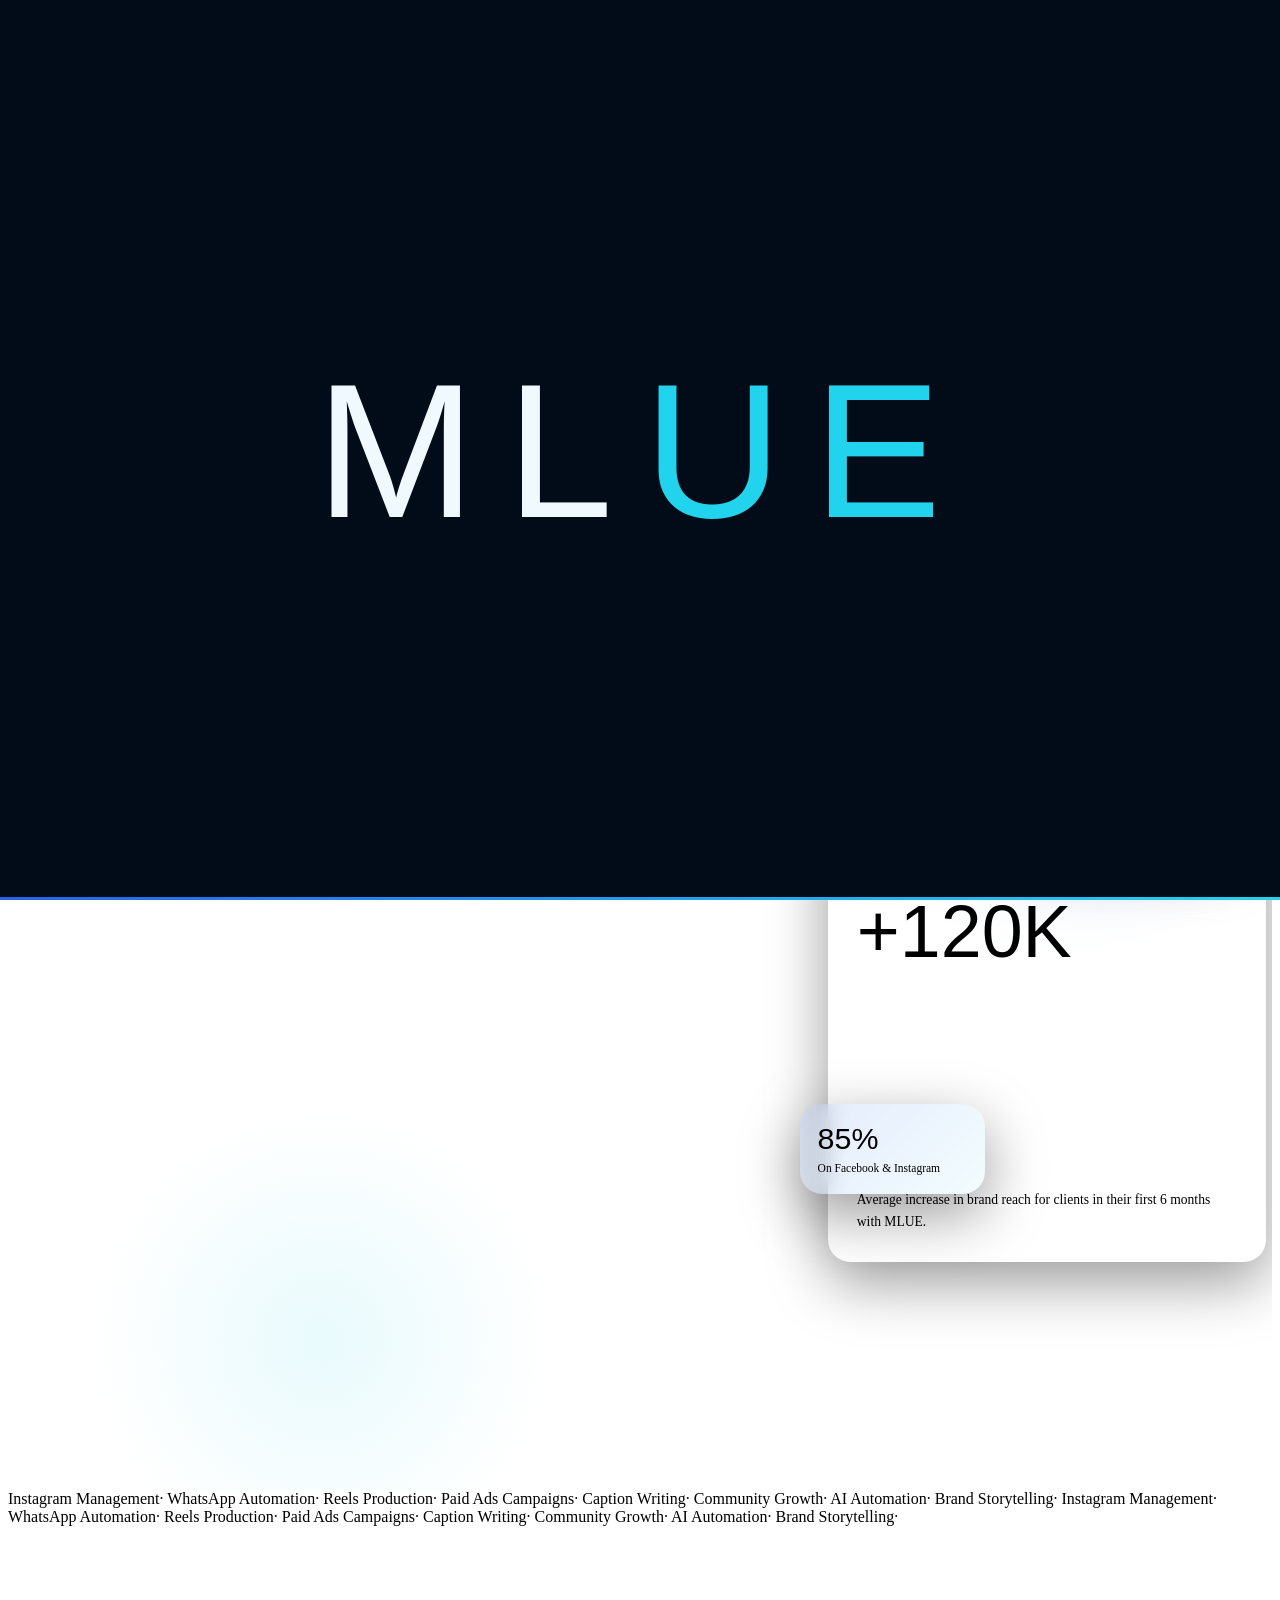
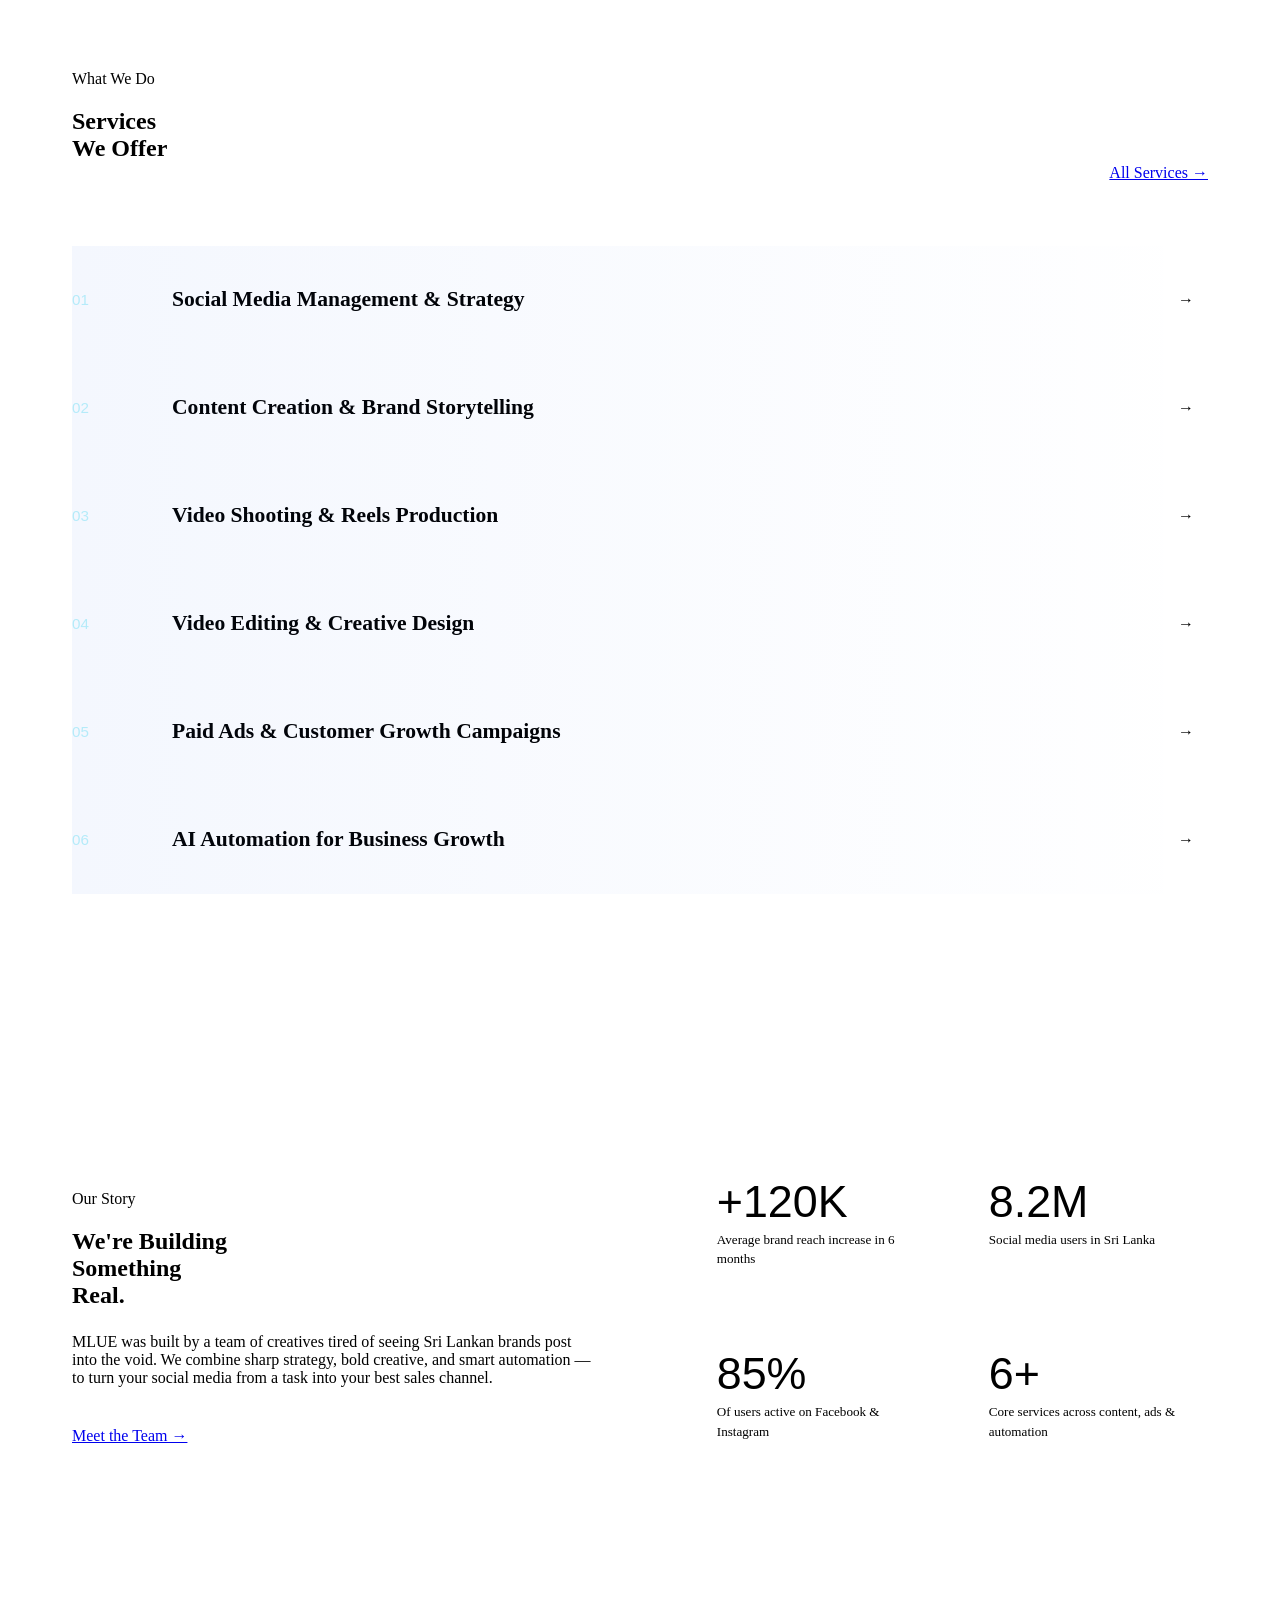
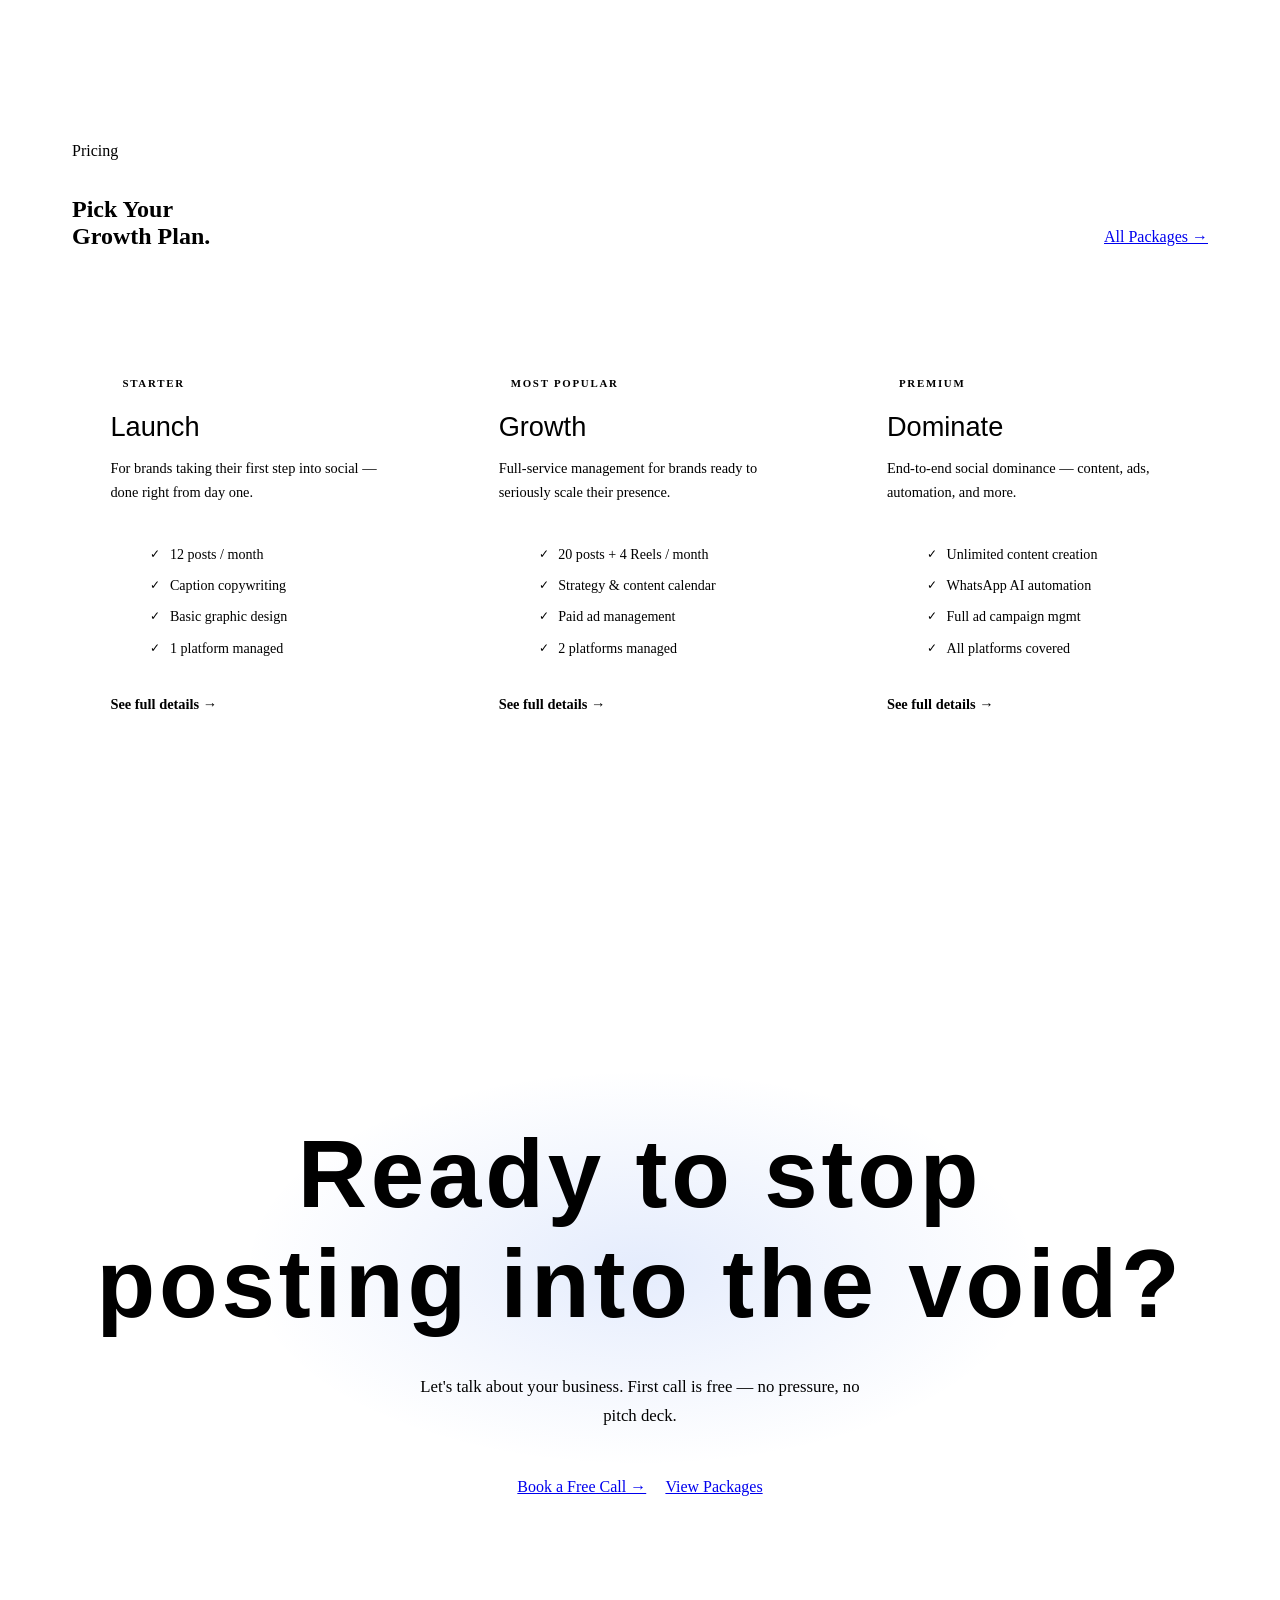
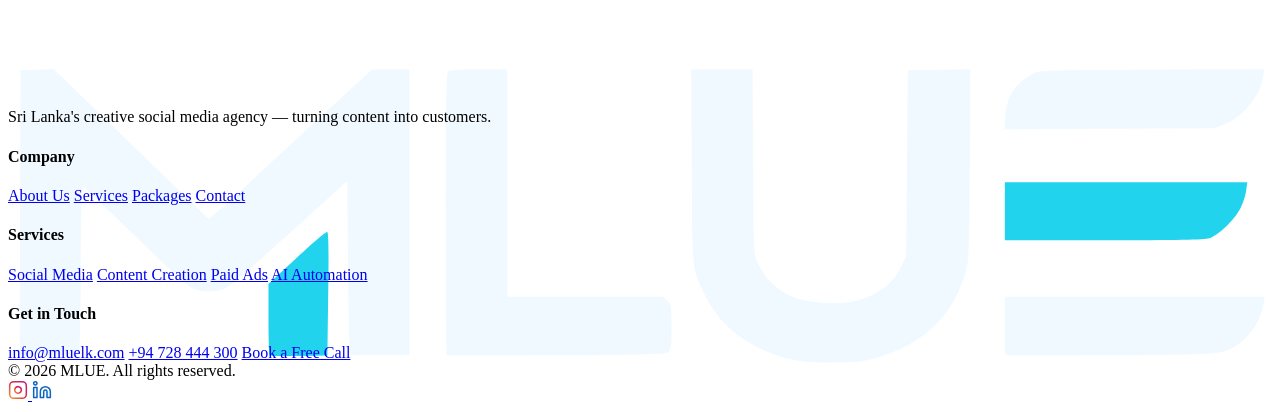
==== commit afeffca9: "Add files via upload" ====
--- a/index.html
+++ b/index.html
@@ -4,9 +4,46 @@
 <meta charset="UTF-8">
 <meta name="viewport" content="width=device-width, initial-scale=1.0">
 <title>MLUE</title>
-<link rel="icon" type="image/svg+xml" href="assets/favicon.svg">
+<link rel="icon" type="image/svg+xml" href="favicon.svg">
 <link rel="stylesheet" href="shared.css">
 <style>
+
+/* ── LOADING SCREEN ───────────────────────────────────────── */
+#loader {
+  position: fixed; inset: 0; z-index: 9999;
+  background: #020B18;
+  display: flex; align-items: center; justify-content: center;
+  transition: opacity 0.7s ease, visibility 0.7s ease;
+}
+#loader.hidden { opacity: 0; visibility: hidden; }
+
+.loader-word {
+  font-family: 'Anton', sans-serif;
+  font-size: clamp(4rem, 18vw, 12rem);
+  letter-spacing: 0.12em;
+  color: #F0F9FF;
+  display: flex;
+  gap: 0.04em;
+}
+.loader-letter {
+  display: inline-block;
+  opacity: 0;
+  transform: translateY(40px) scale(0.85);
+  transition: opacity 0.35s ease, transform 0.35s ease;
+}
+.loader-letter.visible {
+  opacity: 1;
+  transform: translateY(0) scale(1);
+}
+.loader-letter.cyan { color: #22D3EE; }
+
+.loader-bar {
+  position: absolute; bottom: 0; left: 0;
+  height: 3px;
+  background: linear-gradient(90deg, #2563EB, #22D3EE);
+  width: 0%; transition: width 1.6s ease;
+}
+
 /* ── HERO ─────────────────────────────────────────────────── */
 #hero {
   min-height: 100vh; display: flex; flex-direction: column; justify-content: center;
@@ -15,9 +52,14 @@
 .hero-canvas {
   position: absolute; inset: 0; pointer-events: none; z-index: 0;
 }
+/* Cursor glow canvas — pointer-events enabled to track mouse */
+#cursorCanvas {
+  position: absolute; inset: 0; z-index: 1; pointer-events: none;
+}
 .hero-grid {
   position: absolute; inset: 0;
-  background-image: linear-gradient(var(--border) 1px, transparent 1px), linear-gradient(90deg, var(--border) 1px, transparent 1px);
+  background-image: linear-gradient(var(--border) 1px, transparent 1px),
+    linear-gradient(90deg, var(--border) 1px, transparent 1px);
   background-size: 60px 60px;
   mask-image: radial-gradient(ellipse 80% 80% at 50% 50%, black 40%, transparent 100%);
   z-index: 0;
@@ -25,29 +67,33 @@
 .hero-glow-1 {
   position: absolute; width: 700px; height: 700px; border-radius: 50%;
   background: radial-gradient(circle, rgba(37,99,235,0.18) 0%, transparent 65%);
-  top: -200px; right: -150px; animation: pulse 8s ease-in-out infinite;
-  z-index: 0;
+  top: -200px; right: -150px; animation: pulse 8s ease-in-out infinite; z-index: 0;
 }
 .hero-glow-2 {
   position: absolute; width: 500px; height: 500px; border-radius: 50%;
   background: radial-gradient(circle, rgba(34,211,238,0.10) 0%, transparent 65%);
-  bottom: -100px; left: 5vw; animation: pulse 10s ease-in-out infinite 2s reverse;
-  z-index: 0;
-}
-.hero-content { position: relative; z-index: 1; }
+  bottom: -100px; left: 5vw; animation: pulse 10s ease-in-out infinite 2s reverse; z-index: 0;
+}
+.hero-content { position: relative; z-index: 2; max-width: 620px; }
+
 .hero-eyebrow {
   display: inline-flex; align-items: center; gap: 0.6rem;
   background: rgba(34,211,238,0.08); border: 1px solid var(--border-cyan);
-  padding: 0.4rem 1rem; border-radius: 3rem; margin-bottom: 2rem;
-  font-size: 0.78rem; font-weight: 600; letter-spacing: 0.16em; text-transform: uppercase;
+  padding: 0.45rem 1.1rem; border-radius: 3rem; margin-bottom: 2.4rem;
+  font-size: 0.78rem; font-weight: 600; letter-spacing: 0.14em; text-transform: uppercase;
   color: var(--cyan); opacity: 0; transform: translateY(16px);
   animation: fadeUp 0.7s 0.2s forwards;
 }
-.eyebrow-dot { width: 6px; height: 6px; border-radius: 50%; background: var(--cyan); animation: pulse 2s infinite; }
+.eyebrow-dot {
+  width: 6px; height: 6px; border-radius: 50%; background: var(--cyan);
+  animation: pulse 2s infinite; flex-shrink: 0;
+}
 .hero-title {
   font-family: 'Anton', sans-serif;
-  font-size: clamp(4.2rem, 11vw, 10rem);
-  line-height: 0.92; letter-spacing: -0.02em; margin-bottom: 2.2rem;
+  font-size: clamp(3rem, 7.5vw, 7rem);
+  line-height: 1.02;
+  letter-spacing: 0.02em;
+  margin-bottom: 2.2rem;
 }
 .hero-title .line { display: block; opacity: 0; transform: translateY(50px); }
 .hero-title .line:nth-child(1) { animation: fadeUp 0.8s 0.35s forwards; }
@@ -56,74 +102,66 @@
 .hero-title .cyan { color: var(--cyan); }
 .hero-title .gradient {
   background: linear-gradient(135deg, var(--cyan) 0%, var(--blue-bright) 100%);
-  background-clip: text;
-  -webkit-background-clip: text;
-  -webkit-text-fill-color: transparent;
+  background-clip: text; -webkit-background-clip: text; -webkit-text-fill-color: transparent;
 }
 .hero-sub {
-  max-width: 500px; color: var(--white-dim); font-size: 1.1rem;
-  font-weight: 300; line-height: 1.8; margin-bottom: 3rem;
+  max-width: 480px; color: var(--white-dim); font-size: 1.08rem;
+  font-weight: 300; line-height: 1.85; margin-bottom: 3rem;
   opacity: 0; transform: translateY(20px); animation: fadeUp 0.8s 0.8s forwards;
 }
 .hero-actions {
   display: flex; gap: 1.2rem; flex-wrap: wrap;
   opacity: 0; transform: translateY(20px); animation: fadeUp 0.8s 0.95s forwards;
-}
-.hero-scroll {
-  position: absolute; bottom: 2.5rem; left: 5vw;
-  display: flex; align-items: center; gap: 0.75rem;
-  color: var(--grey); font-size: 0.72rem; letter-spacing: 0.14em; text-transform: uppercase;
-  opacity: 0; animation: fadeUp 0.7s 1.4s forwards;
-}
-.scroll-dot {
-  width: 28px; height: 44px; border: 1px solid var(--border-blue); border-radius: 20px;
-  display: flex; align-items: flex-start; justify-content: center; padding-top: 6px;
-}
-.scroll-dot::after {
-  content: ''; width: 4px; height: 8px; background: var(--cyan); border-radius: 2px;
-  animation: scrollBounce 2s infinite;
-}
-@keyframes scrollBounce { 0%,100% { transform: translateY(0); opacity: 1; } 70% { transform: translateY(10px); opacity: 0; } }
-
-/* ── 3D HERO PANEL ───────────────────────────────────────── */
+  position: relative; z-index: 3;
+}
+
+/* ── HERO SCROLL HINT ─────────────────────────────────────── */
+
+/* ── 3D HERO PANEL ────────────────────────────────────────── */
 .hero-3d-panel {
   position: absolute; right: 5vw; top: 50%; transform: translateY(-50%);
-  width: 420px; height: 480px; perspective: 1200px; z-index: 1;
+  width: 380px; height: 440px; perspective: 1200px; z-index: 2;
   display: none;
 }
 @media (min-width: 1100px) { .hero-3d-panel { display: block; } }
 .hero-3d-inner {
   width: 100%; height: 100%; position: relative;
-  transform-style: preserve-3d;
-  transition: transform 0.1s linear;
+  transform-style: preserve-3d; transition: transform 0.1s linear;
 }
 .panel-card {
-  position: absolute; border-radius: 1.5rem;
+  position: absolute; border-radius: 1.4rem;
   background: var(--navy-card); border: 1px solid var(--border-blue);
-  backdrop-filter: blur(10px); padding: 2rem;
+  backdrop-filter: blur(10px); padding: 1.8rem;
   box-shadow: 0 20px 60px rgba(0,0,0,0.4);
 }
-.panel-main { width: 100%; height: 100%; display: flex; flex-direction: column; justify-content: space-between; }
+.panel-main {
+  width: 100%; height: 100%; display: flex; flex-direction: column;
+  justify-content: space-between; top: 0; left: 0;
+}
 .panel-main .p-label { font-size: 0.72rem; letter-spacing: 0.15em; text-transform: uppercase; color: var(--cyan); font-weight: 600; }
-.panel-main .p-stat { font-family: 'Anton', sans-serif; font-size: 5rem; color: var(--white); line-height: 1; }
+.panel-main .p-stat { font-family: 'Anton', sans-serif; font-size: 4.6rem; color: var(--white); line-height: 1; }
 .panel-main .p-stat span { color: var(--cyan); }
-.panel-main .p-desc { color: var(--grey); font-size: 0.88rem; line-height: 1.6; }
+.panel-main .p-desc { color: var(--grey); font-size: 0.85rem; line-height: 1.6; }
+
+/* Float cards — pulled in from edges to prevent overlap */
 .panel-float-1 {
-  width: 180px; top: -20px; right: -40px;
-  background: linear-gradient(135deg, rgba(37,99,235,0.15), rgba(34,211,238,0.08));
-  border: 1px solid var(--border-cyan); padding: 1.2rem;
+  width: 165px;
+  top: -12px; right: -28px; /* tighter so they don't bleed far */
+  background: linear-gradient(135deg, rgba(37,99,235,0.18), rgba(34,211,238,0.08));
+  border: 1px solid var(--border-cyan); padding: 1.1rem;
   animation: float 5s ease-in-out infinite;
 }
 .panel-float-2 {
-  width: 160px; bottom: 20px; left: -40px;
-  background: linear-gradient(135deg, rgba(37,99,235,0.1), rgba(34,211,238,0.05));
-  border: 1px solid var(--border-blue); padding: 1.2rem;
+  width: 150px;
+  bottom: 10px; left: -28px; z-index: 0; /* behind hero content */
+  background: linear-gradient(135deg, rgba(37,99,235,0.12), rgba(34,211,238,0.06));
+  border: 1px solid var(--border-blue); padding: 1.1rem;
   animation: float 7s ease-in-out infinite 1.5s;
 }
-.mini-stat { font-family: 'Anton', sans-serif; font-size: 2rem; color: var(--cyan); }
-.mini-label { font-size: 0.75rem; color: var(--grey); margin-top: 0.2rem; }
-
-/* ── SERVICES PREVIEW ────────────────────────────────────── */
+.mini-stat { font-family: 'Anton', sans-serif; font-size: 1.9rem; color: var(--cyan); }
+.mini-label { font-size: 0.72rem; color: var(--grey); margin-top: 0.25rem; line-height: 1.4; }
+
+/* ── SERVICES PREVIEW ─────────────────────────────────────── */
 #services-preview {
   padding: 8rem 5vw;
   background: var(--navy);
@@ -132,30 +170,103 @@
 .services-list { margin-top: 4rem; }
 .service-row {
   display: grid; grid-template-columns: 60px 1fr auto;
-  gap: 2.5rem; align-items: center; padding: 2.2rem 0;
+  gap: 2.5rem; align-items: center; padding: 2rem 0;
   border-bottom: 1px solid var(--border);
-  cursor: default; transition: padding 0.3s;
-  position: relative; overflow: hidden;
+  cursor: pointer; transition: padding 0.3s;
+  position: relative; overflow: hidden; text-decoration: none; color: inherit;
 }
 .service-row::before {
   content: ''; position: absolute; inset: 0; left: -100%;
-  background: linear-gradient(90deg, transparent, rgba(37,99,235,0.04), transparent);
+  background: linear-gradient(90deg, transparent, rgba(37,99,235,0.05), transparent);
   transition: left 0.6s;
 }
 .service-row:hover::before { left: 100%; }
 .service-row:hover { padding-left: 1rem; }
 .service-row:last-child { border-bottom: none; }
-.svc-num { font-family: 'Anton', sans-serif; font-size: 1rem; color: var(--border-cyan); font-weight: 400; color: rgba(34,211,238,0.3); }
-.svc-name { font-size: 1.4rem; font-weight: 600; transition: color 0.3s; }
+.svc-num { font-family: 'Anton', sans-serif; font-size: 0.95rem; color: rgba(34,211,238,0.3); }
+.svc-name { font-size: 1.35rem; font-weight: 600; transition: color 0.3s; }
 .service-row:hover .svc-name { color: var(--cyan); }
 .svc-arrow {
   width: 44px; height: 44px; border-radius: 50%; border: 1px solid var(--border);
   display: flex; align-items: center; justify-content: center;
   color: var(--grey); font-size: 1rem; transition: all 0.3s;
+  flex-shrink: 0;
 }
 .service-row:hover .svc-arrow { border-color: var(--cyan); color: var(--cyan); transform: translateX(4px); box-shadow: 0 0 16px var(--cyan-glow); }
 
-/* ── CTA ─────────────────────────────────────────────────── */
+/* ── ABOUT TEASER ─────────────────────────────────────────── */
+#about-teaser {
+  padding: 8rem 5vw;
+  background: var(--navy-deep);
+  border-top: 1px solid var(--border);
+}
+.about-inner {
+  display: grid; grid-template-columns: 1fr 1fr; gap: 6rem; align-items: center;
+}
+.about-stats-grid {
+  display: grid; grid-template-columns: 1fr 1fr; gap: 1.5rem;
+}
+.stat-block {
+  background: var(--navy-card); border: 1px solid var(--border-blue);
+  border-radius: 1.2rem; padding: 1.8rem;
+  transition: border-color 0.3s, transform 0.3s;
+}
+.stat-block:hover { border-color: var(--border-cyan); transform: translateY(-4px); }
+.stat-block .s-num {
+  font-family: 'Anton', sans-serif; font-size: 2.8rem; color: var(--cyan); line-height: 1;
+  margin-bottom: 0.4rem;
+}
+.stat-block .s-label { color: var(--grey); font-size: 0.82rem; line-height: 1.5; }
+
+/* ── PACKAGES TEASER ──────────────────────────────────────── */
+#packages-teaser {
+  padding: 8rem 5vw;
+  background: var(--navy);
+  border-top: 1px solid var(--border);
+}
+.packages-grid {
+  display: grid; grid-template-columns: repeat(3, 1fr); gap: 1.8rem; margin-top: 4rem;
+}
+.pkg-card {
+  background: var(--navy-card); border: 1px solid var(--border-blue);
+  border-radius: 1.5rem; padding: 2.4rem;
+  transition: border-color 0.3s, transform 0.3s, box-shadow 0.3s;
+  position: relative; overflow: hidden;
+}
+.pkg-card::before {
+  content: ''; position: absolute; top: 0; left: 0; right: 0; height: 2px;
+  background: linear-gradient(90deg, transparent, var(--border-blue), transparent);
+  transition: background 0.3s;
+}
+.pkg-card:hover { border-color: var(--border-cyan); transform: translateY(-6px); box-shadow: 0 20px 60px rgba(0,0,0,0.3); }
+.pkg-card:hover::before { background: linear-gradient(90deg, transparent, var(--cyan), transparent); }
+.pkg-card.featured {
+  border-color: var(--border-cyan);
+  background: linear-gradient(135deg, rgba(37,99,235,0.08) 0%, var(--navy-card) 100%);
+}
+.pkg-card.featured::before { background: linear-gradient(90deg, transparent, var(--cyan), transparent); }
+.pkg-badge {
+  display: inline-block; font-size: 0.68rem; font-weight: 600; letter-spacing: 0.16em;
+  text-transform: uppercase; padding: 0.28rem 0.75rem; border-radius: 2rem;
+  background: var(--cyan-dim); color: var(--cyan); border: 1px solid var(--border-cyan);
+  margin-bottom: 1.2rem;
+}
+.pkg-name { font-family: 'Anton', sans-serif; font-size: 1.7rem; line-height: 1.1; margin-bottom: 0.8rem; }
+.pkg-tagline { color: var(--grey); font-size: 0.9rem; line-height: 1.65; margin-bottom: 1.8rem; min-height: 3.3rem; }
+.pkg-features { list-style: none; margin-bottom: 2rem; }
+.pkg-features li {
+  color: var(--white-dim); font-size: 0.88rem; padding: 0.45rem 0;
+  border-bottom: 1px solid var(--border); display: flex; align-items: center; gap: 0.6rem;
+}
+.pkg-features li::before { content: '✓'; color: var(--cyan); font-size: 0.75rem; flex-shrink: 0; }
+.pkg-cta {
+  display: flex; align-items: center; gap: 0.5rem;
+  color: var(--cyan); font-weight: 600; font-size: 0.9rem;
+  text-decoration: none; transition: gap 0.3s;
+}
+.pkg-cta:hover { gap: 0.9rem; }
+
+/* ── CTA ──────────────────────────────────────────────────── */
 #cta {
   padding: 10rem 5vw; text-align: center;
   background: linear-gradient(180deg, var(--navy) 0%, var(--navy-deep) 100%);
@@ -168,28 +279,60 @@
   pointer-events: none;
 }
 .cta-title {
-  font-family: 'Anton', sans-serif; font-size: clamp(3rem, 8vw, 7rem);
-  line-height: 0.95; letter-spacing: -0.02em; margin-bottom: 2rem; position: relative;
+  font-family: 'Anton', sans-serif; font-size: clamp(2.8rem, 7.5vw, 6.5rem);
+  line-height: 1.15; letter-spacing: 0.04em; margin-bottom: 2rem; position: relative;
 }
 .cta-title .cyan { color: var(--cyan); }
-.cta-sub { color: var(--grey); font-size: 1.1rem; max-width: 480px; margin: 0 auto 3rem; line-height: 1.7; font-weight: 300; position: relative; }
+.cta-sub { color: var(--grey); font-size: 1.05rem; max-width: 460px; margin: 0 auto 3rem; line-height: 1.75; font-weight: 300; position: relative; }
 .cta-actions { display: flex; gap: 1.2rem; justify-content: center; flex-wrap: wrap; position: relative; }
 
+/* ── MOBILE ───────────────────────────────────────────────── */
 @media (max-width: 900px) {
-  .impact-inner { grid-template-columns: 1fr; gap: 3rem; }
-  .market-hero-inner { grid-template-columns: 1fr; gap: 2rem; }
-  .market-big-title { text-align: left; }
-  .market-bars { grid-template-columns: 1fr; }
-  .testi-grid { grid-template-columns: 1fr; }
-  .hero-stats { flex-wrap: wrap; gap: 2rem; }
+  .about-inner { grid-template-columns: 1fr; gap: 3.5rem; }
+  .packages-grid { grid-template-columns: 1fr; }
+  .pkg-card { padding: 2rem; }
 }
 @media (max-width: 768px) {
-  .service-row { grid-template-columns: 40px 1fr auto; }
-  .svc-name { font-size: 1.1rem; }
-}
+  .hero-title {
+    font-size: clamp(2.4rem, 11vw, 4.5rem);
+    line-height: 1.05;
+    letter-spacing: 0.02em;
+  }
+  .hero-sub { font-size: 0.95rem; }
+  .hero-actions { flex-direction: column; align-items: flex-start; }
+  .hero-actions a { width: 100%; justify-content: center; }
+  .service-row { grid-template-columns: 40px 1fr auto; gap: 1.2rem; }
+  .svc-name { font-size: 1.05rem; }
+  #services-preview, #about-teaser, #packages-teaser { padding: 5rem 5vw; }
+  .about-stats-grid { grid-template-columns: 1fr 1fr; gap: 1rem; }
+  .stat-block .s-num { font-size: 2.2rem; }
+  .cta-title { font-size: clamp(2.2rem, 9vw, 4rem); }
+  #cta { padding: 6rem 5vw; }
+  .hero-eyebrow { font-size: 0.7rem; }
+}
+@media (max-width: 480px) {
+  .about-stats-grid { grid-template-columns: 1fr; }
+  .hero-title { font-size: clamp(2.6rem, 12vw, 4rem); }
+}
+
+/* Extra breathing room between hero CTAs and ticker */
+.ticker-wrap { margin-top: 0; }
+#hero { padding-bottom: 2rem; }
+
 </style>
 </head>
 <body>
+
+<!-- LOADING SCREEN -->
+<div id="loader">
+  <div class="loader-word">
+    <span class="loader-letter" data-idx="0">M</span>
+    <span class="loader-letter" data-idx="1">L</span>
+    <span class="loader-letter cyan" data-idx="2">U</span>
+    <span class="loader-letter cyan" data-idx="3">E</span>
+  </div>
+  <div class="loader-bar" id="loaderBar"></div>
+</div>
 
 <!-- NAV -->
 <nav id="main-nav">
@@ -215,12 +358,13 @@
   </ul>
   <div class="nav-actions">
     <button class="theme-toggle" aria-label="Toggle theme" onclick="toggleTheme()">☀</button>
-    <button class="nav-burger" onclick="toggleMenu()">☰</button>
+    <button class="nav-burger" aria-label="Open menu" onclick="toggleMenu()">☰</button>
   </div>
 </nav>
 
 <!-- HERO -->
 <section id="hero">
+  <canvas id="cursorCanvas"></canvas>
   <div class="hero-grid"></div>
   <div class="hero-glow-1"></div>
   <div class="hero-glow-2"></div>
@@ -228,7 +372,7 @@
   <div class="hero-content">
     <div class="hero-eyebrow">
       <span class="eyebrow-dot"></span>
-      Sri Lanka's Premier Social Growth Agency
+      An Up-and-Coming Social Growth Agency
     </div>
     <h1 class="hero-title">
       <span class="line">Your Brand.</span>
@@ -248,7 +392,7 @@
       <div class="panel-card panel-main">
         <div class="p-label">Brand Reach</div>
         <div class="p-stat">+<span>120</span>K</div>
-        <div style="width:100%;height:3px;background:rgba(255,255,255,0.06);border-radius:2px;margin:1rem 0;">
+        <div style="width:100%;height:3px;background:rgba(255,255,255,0.06);border-radius:2px;margin:1.2rem 0;">
           <div style="width:0%;height:100%;background:linear-gradient(90deg,#2563EB,#22D3EE);border-radius:2px;transition:width 2s ease 0.5s;" id="heroPanelBar"></div>
         </div>
         <div class="p-desc">Average increase in brand reach for clients in their first 6 months with MLUE.</div>
@@ -300,35 +444,116 @@
     </div>
   </div>
   <div class="services-list">
-    <div class="service-row reveal">
+    <a href="services.html" class="service-row reveal">
       <div class="svc-num">01</div>
       <div class="svc-name">Social Media Management & Strategy</div>
       <div class="svc-arrow">→</div>
-    </div>
-    <div class="service-row reveal reveal-delay-1">
+    </a>
+    <a href="services.html" class="service-row reveal reveal-delay-1">
       <div class="svc-num">02</div>
       <div class="svc-name">Content Creation & Brand Storytelling</div>
       <div class="svc-arrow">→</div>
-    </div>
-    <div class="service-row reveal reveal-delay-2">
+    </a>
+    <a href="services.html" class="service-row reveal reveal-delay-2">
       <div class="svc-num">03</div>
       <div class="svc-name">Video Shooting & Reels Production</div>
       <div class="svc-arrow">→</div>
-    </div>
-    <div class="service-row reveal reveal-delay-3">
+    </a>
+    <a href="services.html" class="service-row reveal reveal-delay-3">
       <div class="svc-num">04</div>
       <div class="svc-name">Video Editing & Creative Design</div>
       <div class="svc-arrow">→</div>
-    </div>
-    <div class="service-row reveal reveal-delay-4">
+    </a>
+    <a href="services.html" class="service-row reveal reveal-delay-4">
       <div class="svc-num">05</div>
       <div class="svc-name">Paid Ads & Customer Growth Campaigns</div>
       <div class="svc-arrow">→</div>
-    </div>
-    <div class="service-row reveal">
+    </a>
+    <a href="services.html" class="service-row reveal">
       <div class="svc-num">06</div>
       <div class="svc-name">AI Automation for Business Growth</div>
       <div class="svc-arrow">→</div>
+    </a>
+  </div>
+</section>
+
+<!-- ABOUT TEASER -->
+<section id="about-teaser">
+  <div class="about-inner">
+    <div>
+      <p class="section-label reveal">Our Story</p>
+      <h2 class="section-title reveal reveal-delay-1">We're Building<br>Something<br><span style="color:var(--cyan)">Real.</span></h2>
+      <p class="section-sub reveal reveal-delay-2" style="margin-top:1.5rem; margin-bottom:2.5rem;">
+        MLUE was built by a team of creatives tired of seeing Sri Lankan brands post into the void. We combine sharp strategy, bold creative, and smart automation — to turn your social media from a task into your best sales channel.
+      </p>
+      <a href="about.html" class="btn-secondary reveal reveal-delay-3">Meet the Team →</a>
+    </div>
+    <div class="about-stats-grid reveal reveal-delay-1">
+      <div class="stat-block">
+        <div class="s-num">+120K</div>
+        <div class="s-label">Average brand reach increase in 6 months</div>
+      </div>
+      <div class="stat-block">
+        <div class="s-num">8.2M</div>
+        <div class="s-label">Social media users in Sri Lanka</div>
+      </div>
+      <div class="stat-block">
+        <div class="s-num">85%</div>
+        <div class="s-label">Of users active on Facebook & Instagram</div>
+      </div>
+      <div class="stat-block">
+        <div class="s-num">6+</div>
+        <div class="s-label">Core services across content, ads & automation</div>
+      </div>
+    </div>
+  </div>
+</section>
+
+<!-- PACKAGES TEASER -->
+<section id="packages-teaser">
+  <p class="section-label reveal">Pricing</p>
+  <div style="display:grid;grid-template-columns:1fr 1fr;gap:4rem;align-items:end;margin-bottom:0;">
+    <h2 class="section-title reveal reveal-delay-1">Pick Your<br>Growth Plan.</h2>
+    <div class="reveal reveal-delay-2" style="text-align:right;align-self:end;padding-bottom:1.5rem;">
+      <a href="work.html" class="btn-secondary">All Packages →</a>
+    </div>
+  </div>
+  <div class="packages-grid">
+    <div class="pkg-card reveal">
+      <div class="pkg-badge">Starter</div>
+      <div class="pkg-name">Launch</div>
+      <p class="pkg-tagline">For brands taking their first step into social — done right from day one.</p>
+      <ul class="pkg-features">
+        <li>12 posts / month</li>
+        <li>Caption copywriting</li>
+        <li>Basic graphic design</li>
+        <li>1 platform managed</li>
+      </ul>
+      <a href="work.html" class="pkg-cta">See full details →</a>
+    </div>
+    <div class="pkg-card featured reveal reveal-delay-1">
+      <div class="pkg-badge">Most Popular</div>
+      <div class="pkg-name">Growth</div>
+      <p class="pkg-tagline">Full-service management for brands ready to seriously scale their presence.</p>
+      <ul class="pkg-features">
+        <li>20 posts + 4 Reels / month</li>
+        <li>Strategy & content calendar</li>
+        <li>Paid ad management</li>
+        <li>2 platforms managed</li>
+      </ul>
+      <a href="work.html" class="pkg-cta">See full details →</a>
+    </div>
+    <div class="pkg-card reveal reveal-delay-2">
+      <div class="pkg-badge">Premium</div>
+      <div class="pkg-name">Dominate</div>
+      <p class="pkg-tagline">End-to-end social dominance — content, ads, automation, and more.</p>
+      <ul class="pkg-features">
+        <li>Unlimited content creation</li>
+        <li>WhatsApp AI automation</li>
+        <li>Full ad campaign mgmt</li>
+        <li>All platforms covered</li>
+      </ul>
+      <a href="work.html" class="pkg-cta">See full details →</a>
     </div>
   </div>
 </section>
@@ -384,19 +609,96 @@
   <div class="footer-bottom">
     <div class="footer-copy">© 2026 MLUE. All rights reserved.</div>
     <div class="footer-social">
-      <a href="https://www.instagram.com/mluelk/" target="_blank" rel="noopener noreferrer" aria-label="Instagram"><img src="assets/instagram.png" alt="Instagram"></a>
-      <a href="https://www.linkedin.com/company/mluelk/" target="_blank" rel="noopener noreferrer" aria-label="LinkedIn"><img src="assets/linkedin.png" alt="LinkedIn"></a>
+      <a href="https://www.instagram.com/mluelk/" target="_blank" rel="noopener noreferrer" aria-label="Instagram">
+        <svg width="20" height="20" viewBox="0 0 24 24" fill="none" stroke="url(#ig-grad)" stroke-width="1.8" stroke-linecap="round" stroke-linejoin="round">
+          <defs><linearGradient id="ig-grad" x1="0%" y1="100%" x2="100%" y2="0%"><stop offset="0%" stop-color="#f09433"/><stop offset="25%" stop-color="#e6683c"/><stop offset="50%" stop-color="#dc2743"/><stop offset="75%" stop-color="#cc2366"/><stop offset="100%" stop-color="#bc1888"/></linearGradient></defs>
+          <rect x="2" y="2" width="20" height="20" rx="5" ry="5"/><path d="M16 11.37A4 4 0 1 1 12.63 8 4 4 0 0 1 16 11.37z"/><line x1="17.5" y1="6.5" x2="17.51" y2="6.5"/>
+        </svg>
+      </a>
+      <a href="https://www.linkedin.com/company/mluelk/" target="_blank" rel="noopener noreferrer" aria-label="LinkedIn">
+        <svg width="20" height="20" viewBox="0 0 24 24" fill="none" stroke="#0A66C2" stroke-width="1.8" stroke-linecap="round" stroke-linejoin="round">
+          <path d="M16 8a6 6 0 0 1 6 6v7h-4v-7a2 2 0 0 0-2-2 2 2 0 0 0-2 2v7h-4v-7a6 6 0 0 1 6-6z"/><rect x="2" y="9" width="4" height="12"/><circle cx="4" cy="4" r="2"/>
+        </svg>
+      </a>
     </div>
   </div>
 </footer>
 
 <script>
-function toggleMenu() {
-  const links = document.querySelector('.nav-links');
-  if (!links) return;
-  links.classList.toggle('open');
-}
-
+/* ── LOADING ANIMATION ──────────────────────────────────── */
+(function() {
+  const loader = document.getElementById('loader');
+  const bar = document.getElementById('loaderBar');
+  const letters = document.querySelectorAll('.loader-letter');
+  let idx = 0;
+
+  function revealNext() {
+    if (idx < letters.length) {
+      letters[idx].classList.add('visible');
+      idx++;
+      setTimeout(revealNext, 200);
+    } else {
+      // All letters visible — start progress bar, then fade out
+      setTimeout(() => {
+        if (bar) bar.style.width = '100%';
+      }, 80);
+      setTimeout(() => {
+        loader.classList.add('hidden');
+        document.body.style.overflow = '';
+      }, 900);
+    }
+  }
+
+  document.body.style.overflow = 'hidden';
+  setTimeout(revealNext, 300);
+})();
+
+/* ── CURSOR GLOW (desktop only) ─────────────────────────── */
+(function() {
+  if (window.matchMedia('(hover: none)').matches) return; // skip touch devices
+
+  const canvas = document.getElementById('cursorCanvas');
+  const hero = document.getElementById('hero');
+  if (!canvas || !hero) return;
+
+  const ctx = canvas.getContext('2d');
+  let mouse = { x: -999, y: -999 };
+  let animFrame;
+
+  function resize() {
+    canvas.width = hero.offsetWidth;
+    canvas.height = hero.offsetHeight;
+  }
+  resize();
+  window.addEventListener('resize', resize);
+
+  hero.addEventListener('mousemove', (e) => {
+    const rect = hero.getBoundingClientRect();
+    mouse.x = e.clientX - rect.left;
+    mouse.y = e.clientY - rect.top;
+  });
+  hero.addEventListener('mouseleave', () => {
+    mouse.x = -999; mouse.y = -999;
+  });
+
+  function draw() {
+    ctx.clearRect(0, 0, canvas.width, canvas.height);
+    if (mouse.x > 0) {
+      const grad = ctx.createRadialGradient(mouse.x, mouse.y, 0, mouse.x, mouse.y, 220);
+      grad.addColorStop(0, 'rgba(34,211,238,0.13)');
+      grad.addColorStop(0.4, 'rgba(37,99,235,0.07)');
+      grad.addColorStop(1, 'rgba(37,99,235,0)');
+      ctx.fillStyle = grad;
+      ctx.beginPath();
+      ctx.arc(mouse.x, mouse.y, 220, 0, Math.PI * 2);
+      ctx.fill();
+    }
+    animFrame = requestAnimationFrame(draw);
+  }
+  draw();
+})();
+
+/* ── THEME ──────────────────────────────────────────────── */
 function applyTheme(theme) {
   const root = document.documentElement;
   const toggle = document.querySelector('.theme-toggle');
@@ -405,12 +707,10 @@
   if (toggle) toggle.textContent = isLight ? '🌙' : '☀';
   localStorage.setItem('mlue-theme', isLight ? 'light' : 'dark');
 }
-
 function toggleTheme() {
-  const current = document.documentElement.getAttribute('data-theme') === 'light' ? 'light' : 'dark';
-  applyTheme(current === 'light' ? 'dark' : 'light');
-}
-
+  const cur = document.documentElement.getAttribute('data-theme');
+  applyTheme(cur === 'light' ? 'dark' : 'light');
+}
 const savedTheme = localStorage.getItem('mlue-theme');
 if (savedTheme) {
   applyTheme(savedTheme);
@@ -418,55 +718,41 @@
   applyTheme(window.matchMedia && window.matchMedia('(prefers-color-scheme: light)').matches ? 'light' : 'dark');
 }
 
-// Scroll reveal
-const observer = new IntersectionObserver((entries) => {
-  entries.forEach(e => { if(e.isIntersecting) e.target.classList.add('visible'); });
-}, { threshold: 0.1, rootMargin: '0px 0px -40px 0px' });
-document.querySelectorAll('.reveal, .reveal-left, .reveal-right').forEach(el => observer.observe(el));
-
-// Nav scroll
+/* ── NAV ────────────────────────────────────────────────── */
+function toggleMenu() {
+  const links = document.querySelector('.nav-links');
+  if (!links) return;
+  links.classList.toggle('open');
+}
 window.addEventListener('scroll', () => {
   const nav = document.getElementById('main-nav');
   if (nav) nav.classList.toggle('scrolled', window.scrollY > 60);
 });
 
-// 3D hero panel mouse tilt
-const panel = document.getElementById('hero3dInner');
-if(panel) {
+/* ── SCROLL REVEAL ──────────────────────────────────────── */
+const observer = new IntersectionObserver((entries) => {
+  entries.forEach(e => { if(e.isIntersecting) e.target.classList.add('visible'); });
+}, { threshold: 0.08, rootMargin: '0px 0px -30px 0px' });
+document.querySelectorAll('.reveal, .reveal-left, .reveal-right').forEach(el => observer.observe(el));
+
+/* ── 3D HERO PANEL ──────────────────────────────────────── */
+const panel3d = document.getElementById('hero3dInner');
+if (panel3d) {
   document.addEventListener('mousemove', (e) => {
     const cx = window.innerWidth / 2, cy = window.innerHeight / 2;
-    const rx = (e.clientY - cy) / cy * 8;
-    const ry = (e.clientX - cx) / cx * -8;
-    panel.style.transform = `rotateX(${rx}deg) rotateY(${ry}deg)`;
+    const rx = (e.clientY - cy) / cy * 7;
+    const ry = (e.clientX - cx) / cx * -7;
+    panel3d.style.transform = `rotateX(${rx}deg) rotateY(${ry}deg)`;
   });
 }
-
-// 3D scroll parallax
 window.addEventListener('scroll', () => {
-  const scrolled = window.scrollY;
-  const panel = document.getElementById('hero3dPanel');
-  if(panel) panel.style.transform = `translateY(calc(-50% + ${scrolled * 0.15}px))`;
+  const p = document.getElementById('hero3dPanel');
+  if (p) p.style.transform = `translateY(calc(-50% + ${window.scrollY * 0.14}px))`;
 });
-
-// Hero panel bar on load
 setTimeout(() => {
-  const bar = document.getElementById('heroPanelBar');
-  if(bar) bar.style.width = '78%';
-}, 300);
-
-// Mobile menu
-function toggleMenu() {
-  const links = document.querySelector('.nav-links');
-  links.style.display = links.style.display === 'flex' ? 'none' : 'flex';
-  links.style.flexDirection = 'column';
-  links.style.position = 'absolute';
-  links.style.top = '70px';
-  links.style.left = '0'; links.style.right = '0';
-  links.style.background = 'rgba(2,11,24,0.97)';
-  links.style.padding = '1.5rem 5vw';
-  links.style.backdropFilter = 'blur(20px)';
-}
-
+  const b = document.getElementById('heroPanelBar');
+  if (b) b.style.width = '78%';
+}, 1800); // after loader
 </script>
 </body>
 </html>
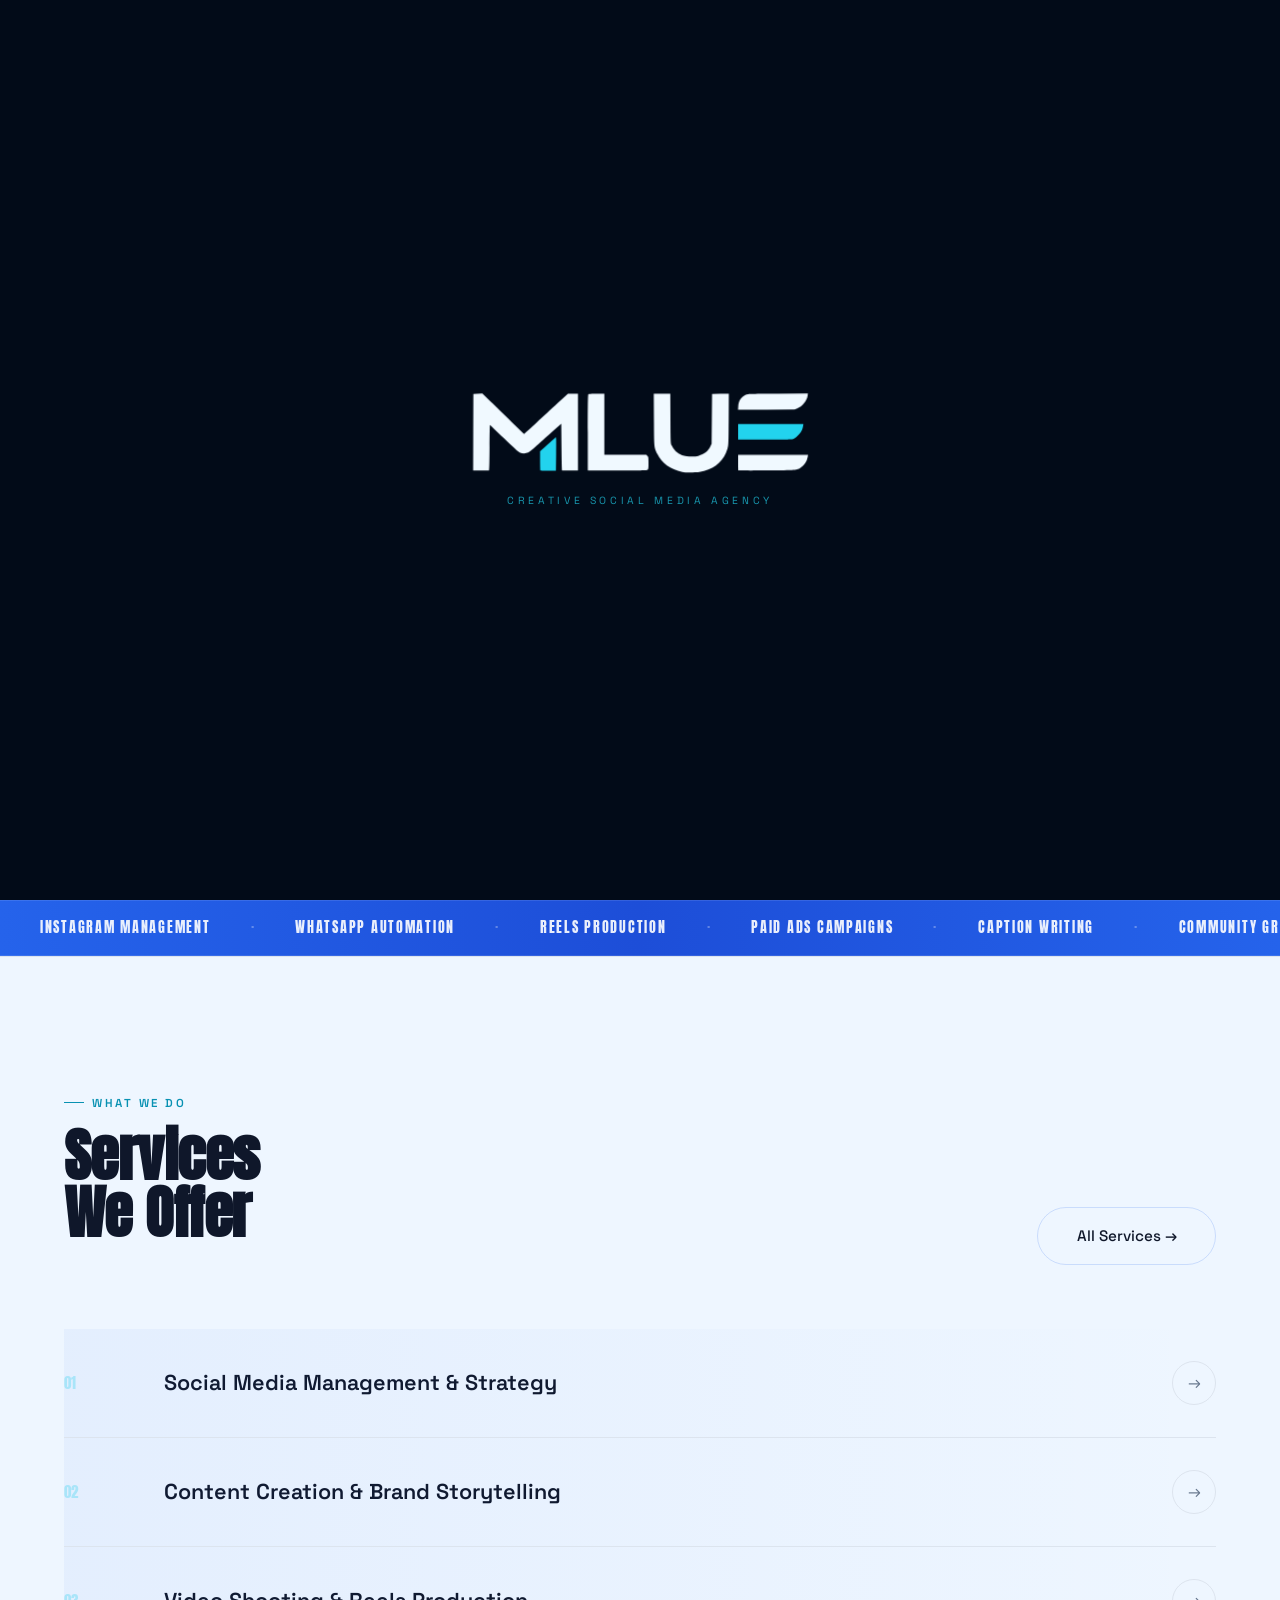
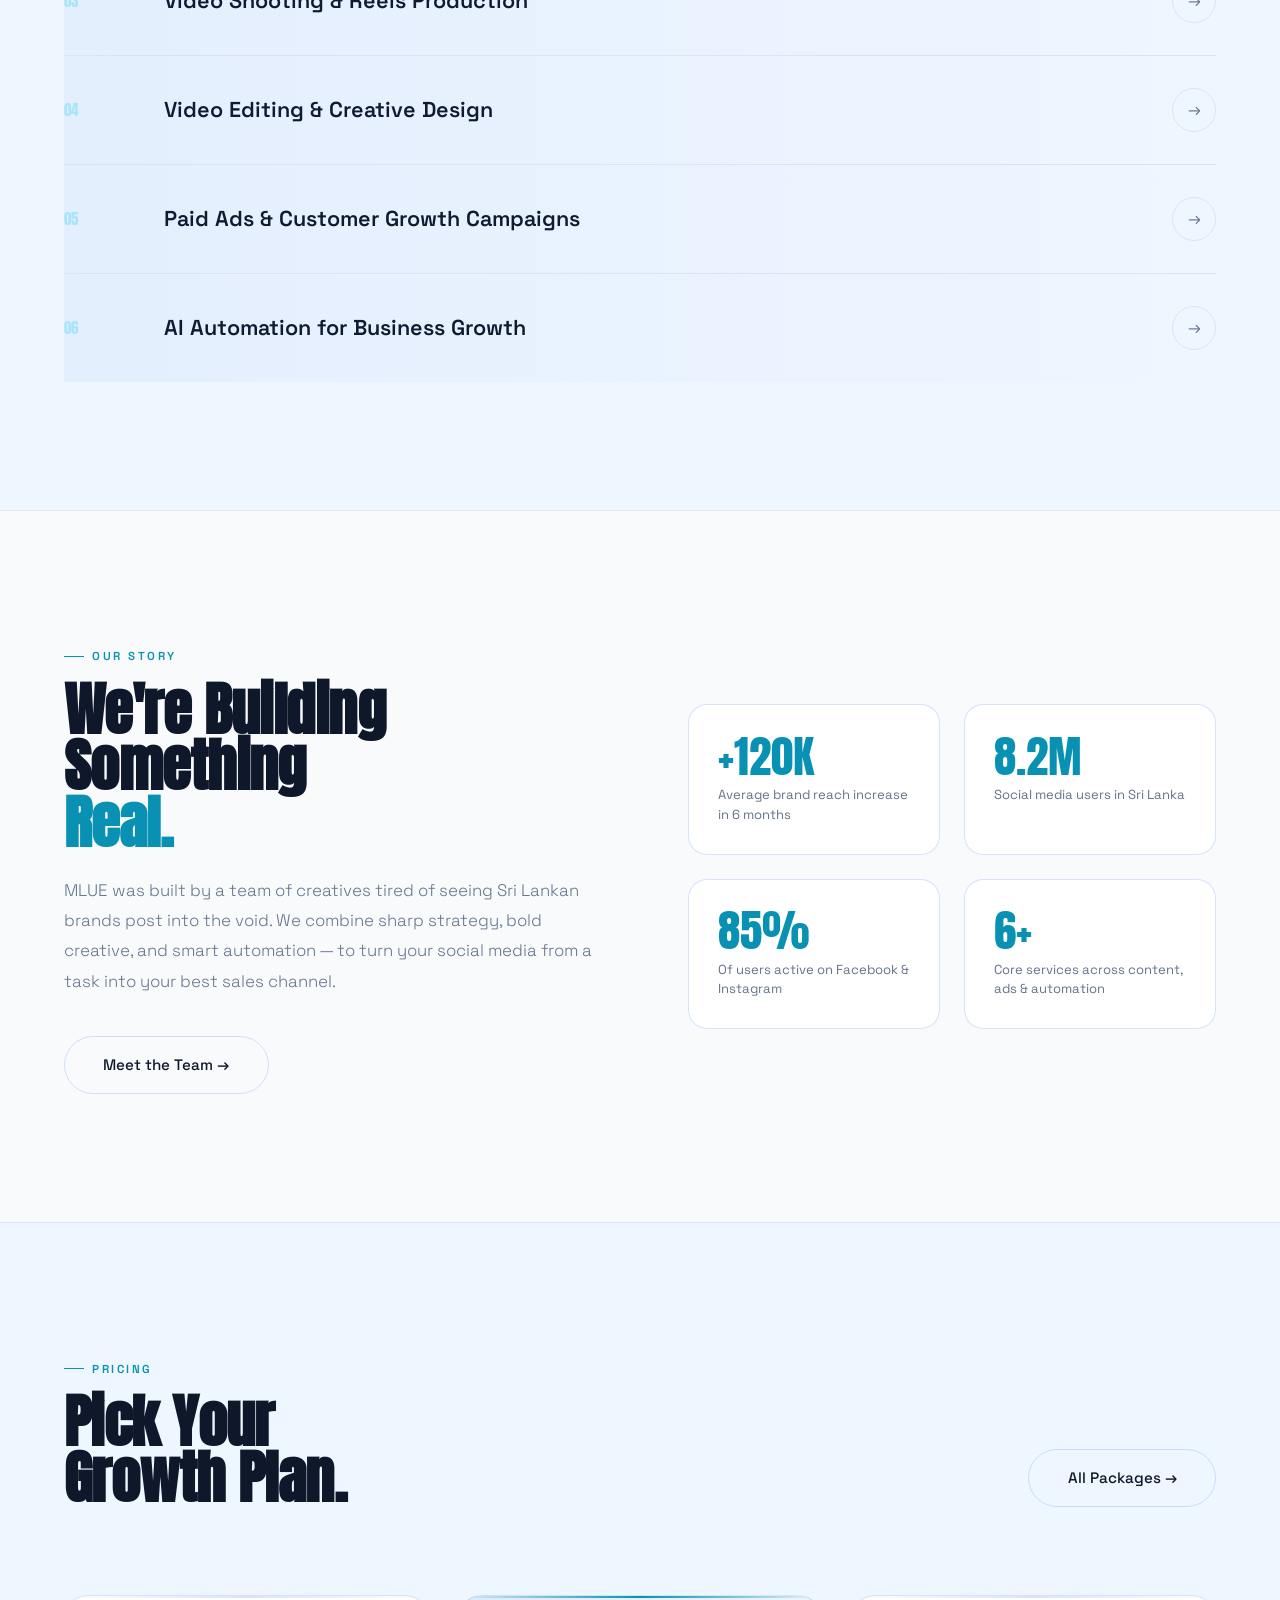
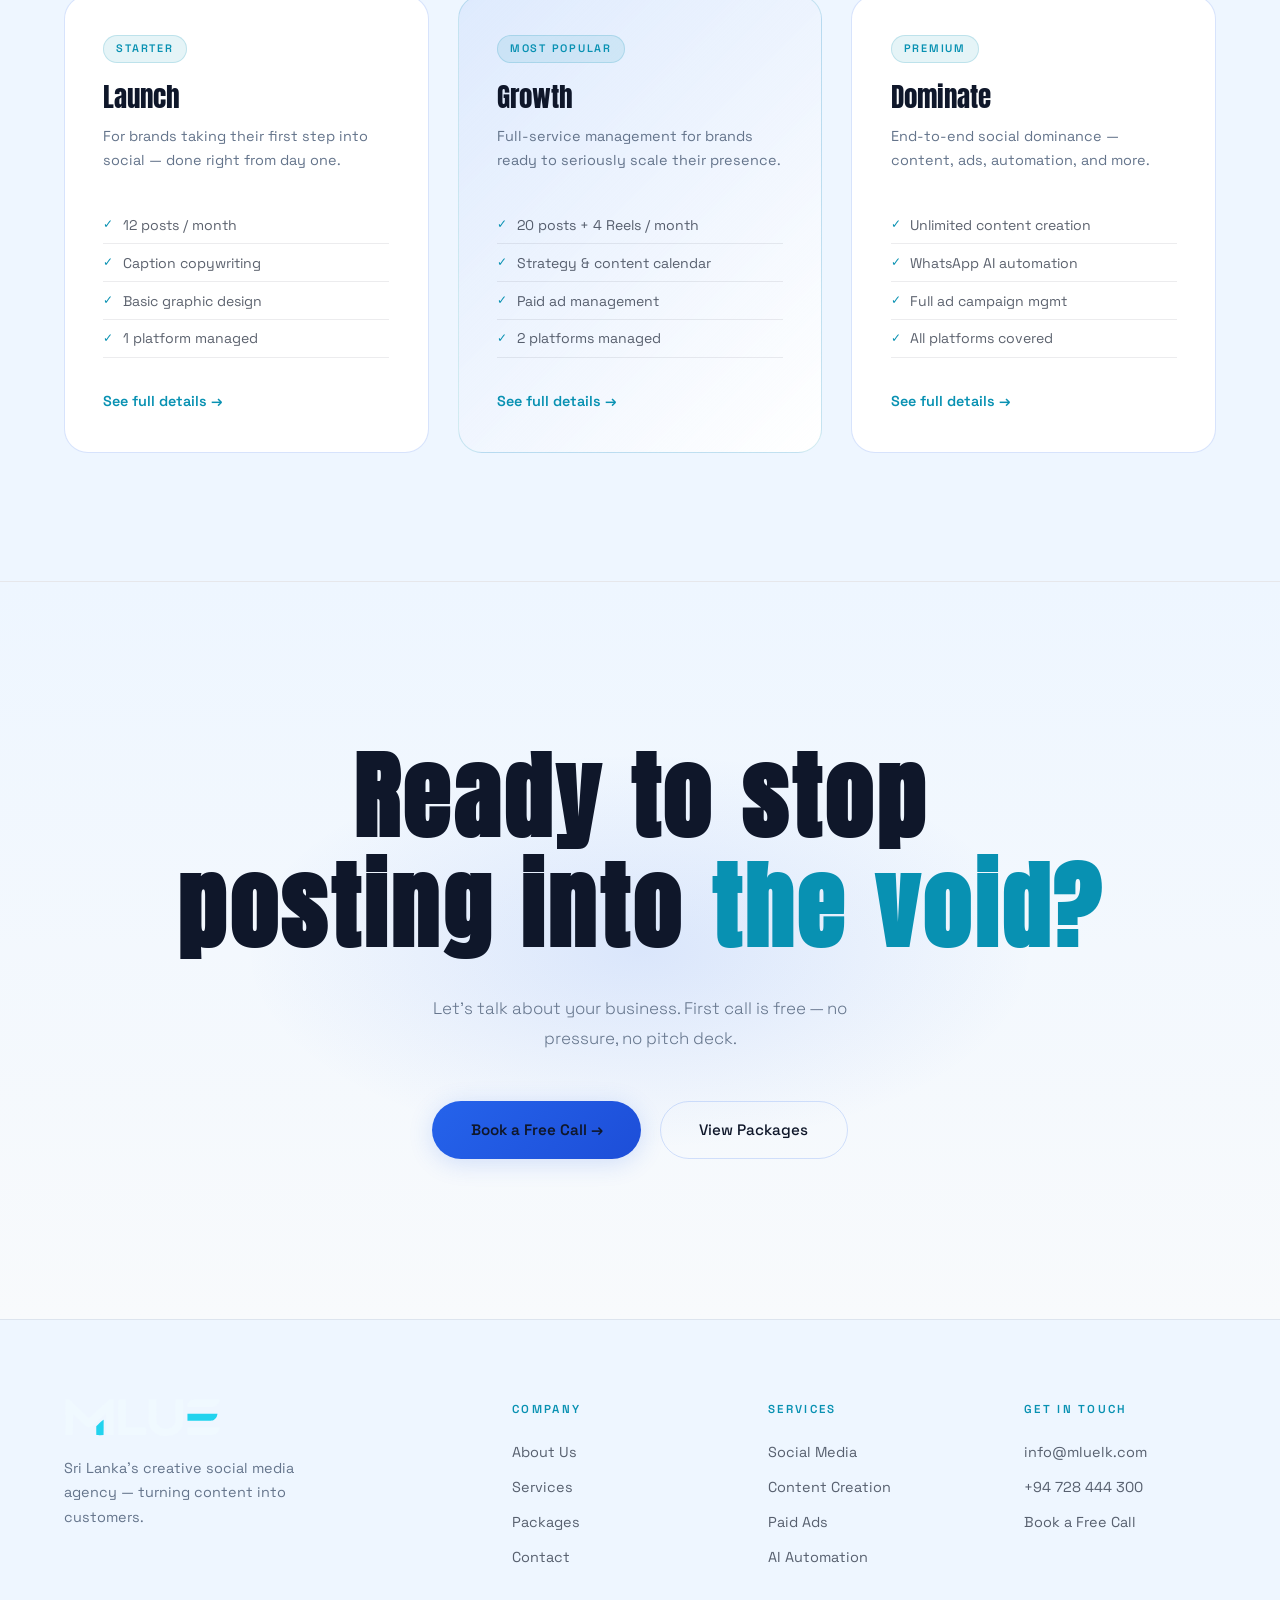
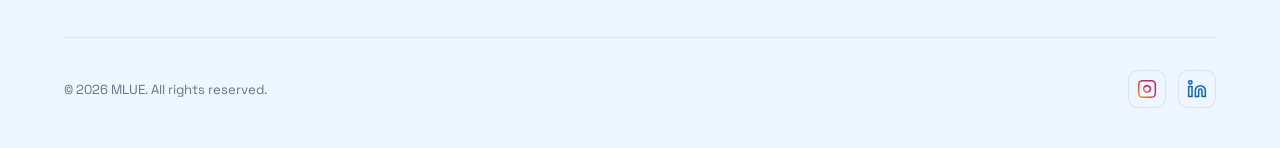
==== commit 9a9301fe: "Add files via upload" ====
--- a/index.html
+++ b/index.html
@@ -7,42 +7,6 @@
 <link rel="icon" type="image/svg+xml" href="favicon.svg">
 <link rel="stylesheet" href="shared.css">
 <style>
-
-/* ── LOADING SCREEN ───────────────────────────────────────── */
-#loader {
-  position: fixed; inset: 0; z-index: 9999;
-  background: #020B18;
-  display: flex; align-items: center; justify-content: center;
-  transition: opacity 0.7s ease, visibility 0.7s ease;
-}
-#loader.hidden { opacity: 0; visibility: hidden; }
-
-.loader-word {
-  font-family: 'Anton', sans-serif;
-  font-size: clamp(4rem, 18vw, 12rem);
-  letter-spacing: 0.12em;
-  color: #F0F9FF;
-  display: flex;
-  gap: 0.04em;
-}
-.loader-letter {
-  display: inline-block;
-  opacity: 0;
-  transform: translateY(40px) scale(0.85);
-  transition: opacity 0.35s ease, transform 0.35s ease;
-}
-.loader-letter.visible {
-  opacity: 1;
-  transform: translateY(0) scale(1);
-}
-.loader-letter.cyan { color: #22D3EE; }
-
-.loader-bar {
-  position: absolute; bottom: 0; left: 0;
-  height: 3px;
-  background: linear-gradient(90deg, #2563EB, #22D3EE);
-  width: 0%; transition: width 1.6s ease;
-}
 
 /* ── HERO ─────────────────────────────────────────────────── */
 #hero {
@@ -323,15 +287,20 @@
 </head>
 <body>
 
-<!-- LOADING SCREEN -->
-<div id="loader">
-  <div class="loader-word">
-    <span class="loader-letter" data-idx="0">M</span>
-    <span class="loader-letter" data-idx="1">L</span>
-    <span class="loader-letter cyan" data-idx="2">U</span>
-    <span class="loader-letter cyan" data-idx="3">E</span>
-  </div>
-  <div class="loader-bar" id="loaderBar"></div>
+<!-- MLUE INTRO LOADER -->
+<div id="mlue-loader">
+  <div class="loader-stage" id="loaderStage">
+    <svg class="loader-logo" id="loaderSvg" xmlns="http://www.w3.org/2000/svg" viewBox="88 468 634 162">
+      <path class="from-left"  fill="#F0F9FF" d="M 483.695312 620.753906 C 461.484375 616.179688 445.511719 604.699219 437.359375 587.480469 C 431.121094 574.417969 431.285156 576.332031 430.953125 522.84375 L 430.703125 474.761719 L 461.484375 474.761719 L 461.734375 520.761719 C 461.980469 564.105469 462.148438 566.933594 463.644531 570.675781 C 467.304688 579.578125 474.460938 586.398438 483.363281 589.5625 C 490.683594 592.140625 506.65625 592.804688 513.5625 590.808594 C 525.207031 587.480469 532.113281 582.070312 536.355469 573.007812 L 538.519531 568.347656 L 538.933594 521.757812 L 539.347656 475.171875 L 554.988281 474.921875 L 570.628906 474.757812 L 570.382812 522.757812 C 570.050781 569.675781 570.050781 571.003906 568.21875 576.914062 C 561.644531 598.625 547.503906 612.1875 524.292969 619.171875 C 517.808594 621.085938 515.144531 621.417969 503.164062 621.667969 C 493.597656 621.835938 487.6875 621.585938 483.699219 620.753906 Z"/>
+      <path class="from-left"  fill="#F0F9FF" d="M 108.175781 618.011719 L 93.867188 617.84375 L 94.03125 546.46875 L 94.28125 475.175781 L 102.683594 474.925781 L 111.003906 474.679688 L 126.808594 489.902344 C 135.460938 498.21875 152.933594 515.109375 165.574219 527.421875 L 188.703125 549.796875 L 190.949219 547.964844 C 192.277344 546.96875 201.84375 538.230469 212.410156 528.5 C 222.890625 518.765625 240.359375 502.628906 251.09375 492.726562 L 270.644531 474.761719 L 289.363281 474.761719 L 289.363281 617.84375 L 274.804688 617.84375 C 266.820312 617.84375 259.996094 617.925781 259.664062 618.09375 C 259.25 618.175781 258.832031 598.542969 258.582031 574.417969 L 258.167969 530.660156 L 240.699219 546.46875 C 206.59375 577.414062 199.9375 583.15625 196.609375 584.652344 C 192.199219 586.648438 185.128906 586.648438 180.554688 584.570312 C 178.222656 583.492188 168.742188 574.921875 151.355469 557.949219 C 137.210938 544.222656 125.398438 532.992188 125.148438 532.992188 C 124.902344 532.992188 124.570312 552.125 124.484375 575.585938 C 124.316406 603.203125 123.902344 618.175781 123.402344 618.175781 C 122.988281 618.257812 116.082031 618.175781 108.179688 618.011719 Z"/>
+      <path class="from-left"  fill="#F0F9FF" d="M 307.996094 617.929688 C 307.832031 617.761719 307.664062 585.902344 307.664062 547.132812 C 307.664062 493.480469 307.910156 476.507812 308.664062 475.757812 C 309.328125 475.09375 313.988281 474.761719 324.050781 474.761719 L 338.445312 474.761719 L 338.445312 588.730469 L 416.726562 588.730469 L 418.722656 590.808594 C 420.71875 592.71875 420.800781 593.21875 420.800781 603.953125 C 420.800781 613.601562 420.632812 615.265625 419.300781 616.429688 C 417.972656 617.597656 412.066406 617.761719 363.066406 618.011719 C 332.953125 618.175781 308.160156 618.09375 307.992188 617.929688 Z"/>
+      <path class="from-right" fill="#F0F9FF" d="M 588.347656 617.929688 C 588.179688 617.761719 588.015625 611.109375 588.015625 603.121094 L 588.015625 588.730469 L 718.371094 588.730469 L 717.625 593.054688 C 716.125 601.042969 711.300781 608.445312 704.644531 612.855469 C 697.160156 617.847656 697.324219 617.761719 640.589844 618.015625 C 612.054688 618.179688 588.511719 618.097656 588.347656 617.933594 Z"/>
+      <path class="from-right" fill="#F0F9FF" d="M 588.179688 498.300781 C 588.761719 488.320312 593.585938 481 602.15625 476.925781 C 605.820312 475.179688 606.898438 475.179688 661.972656 474.925781 L 718.042969 474.679688 L 717.542969 478.507812 C 716.210938 487.824219 707.476562 498.558594 697.992188 502.382812 L 693.25 504.292969 L 640.507812 504.542969 L 587.765625 504.789062 Z"/>
+      <path class="from-left"  fill="#22D3EE" d="M 219.234375 618.175781 C 218.902344 617.84375 218.652344 609.609375 218.652344 599.957031 L 218.652344 582.324219 L 227.136719 574.503906 C 241.863281 560.859375 247.101562 556.285156 248.101562 556.285156 C 248.765625 556.285156 248.933594 564.601562 248.601562 587.230469 L 248.1875 618.261719 L 233.960938 618.511719 C 226.222656 618.589844 219.570312 618.429688 219.238281 618.175781 Z"/>
+      <path class="from-right" fill="#22D3EE" d="M 588.015625 545.882812 L 588.015625 531.328125 L 709.636719 531.328125 L 709.058594 535.320312 C 708.808594 537.484375 707.644531 541.226562 706.480469 543.722656 C 703.816406 549.546875 695.332031 557.949219 690.503906 559.445312 C 687.925781 560.195312 674.699219 560.445312 637.511719 560.445312 L 588.015625 560.445312 Z"/>
+    </svg>
+    <div class="loader-tagline">Creative Social Media Agency</div>
+  </div>
 </div>
 
 <!-- NAV -->
@@ -625,34 +594,6 @@
 </footer>
 
 <script>
-/* ── LOADING ANIMATION ──────────────────────────────────── */
-(function() {
-  const loader = document.getElementById('loader');
-  const bar = document.getElementById('loaderBar');
-  const letters = document.querySelectorAll('.loader-letter');
-  let idx = 0;
-
-  function revealNext() {
-    if (idx < letters.length) {
-      letters[idx].classList.add('visible');
-      idx++;
-      setTimeout(revealNext, 200);
-    } else {
-      // All letters visible — start progress bar, then fade out
-      setTimeout(() => {
-        if (bar) bar.style.width = '100%';
-      }, 80);
-      setTimeout(() => {
-        loader.classList.add('hidden');
-        document.body.style.overflow = '';
-      }, 900);
-    }
-  }
-
-  document.body.style.overflow = 'hidden';
-  setTimeout(revealNext, 300);
-})();
-
 /* ── CURSOR GLOW (desktop only) ─────────────────────────── */
 (function() {
   if (window.matchMedia('(hover: none)').matches) return; // skip touch devices
@@ -754,5 +695,73 @@
   if (b) b.style.width = '78%';
 }, 1800); // after loader
 </script>
+<script>
+/* ── MLUE INTRO LOADER ─────────────────────────────────────
+   First-visit only (sessionStorage). Logo letters sweep in
+   from left/right, then the assembled logo docks into the
+   navbar logo position. Pure measurement + CSS transform —
+   no animationend dependency, cannot get stuck.
+───────────────────────────────────────────────────────────*/
+(function () {
+  var loader = document.getElementById('mlue-loader');
+  if (!loader) return;
+
+  if (sessionStorage.getItem('mlue_seen')) {
+    loader.classList.add('skip');
+    return;
+  }
+  sessionStorage.setItem('mlue_seen', '1');
+  document.body.style.overflow = 'hidden';
+
+  var stage = document.getElementById('loaderStage');
+  var navLogo = document.querySelector('.nav-logo .logo-svg-wrap svg');
+
+  // Total time for all letter paths to finish sweeping in (last delay 0.5s + duration 0.7s)
+  var SWEEP_DONE = 1250;
+  // Hold the assembled logo on screen briefly before docking
+  var DOCK_AT = 1700;
+  // Remove loader after dock transition completes
+  var REMOVE_AT = 2550;
+
+  setTimeout(function () {
+    try {
+      if (stage && navLogo) {
+        var stageRect = stage.getBoundingClientRect();
+        var navRect = navLogo.getBoundingClientRect();
+
+        // Scale: target nav logo height vs current loader logo height
+        var scale = navRect.height / stageRect.height;
+
+        // Center points
+        var stageCenterX = stageRect.left + stageRect.width / 2;
+        var stageCenterY = stageRect.top + stageRect.height / 2;
+        var navCenterX = navRect.left + navRect.width / 2;
+        var navCenterY = navRect.top + navRect.height / 2;
+
+        var tx = navCenterX - stageCenterX;
+        var ty = navCenterY - stageCenterY;
+
+        stage.style.setProperty('--tx', tx + 'px');
+        stage.style.setProperty('--ty', ty + 'px');
+        stage.style.setProperty('--ts', scale);
+        stage.classList.add('dock');
+      }
+    } catch (e) {
+      // If measurement fails for any reason, just fall through to fade-out below
+    }
+  }, DOCK_AT);
+
+  setTimeout(function () {
+    loader.classList.add('loader-done');
+    document.body.style.overflow = '';
+  }, REMOVE_AT);
+
+  // Hard safety net: no matter what, loader is force-removed from the DOM
+  setTimeout(function () {
+    if (loader && loader.parentNode) loader.remove();
+    document.body.style.overflow = '';
+  }, REMOVE_AT + 600);
+})();
+</script>
 </body>
 </html>
--- a/shared.css
+++ b/shared.css
@@ -0,0 +1,339 @@
+/* ============================================================
+   MLUE SHARED STYLES — v2
+   Deep Blue Creative Agency Theme
+   ============================================================ */
+@import url('https://fonts.googleapis.com/css2?family=Anton&family=Space+Grotesk:wght@300;400;500;600;700&display=swap');
+
+/* ── RESET ───────────────────────────────────────────────── */
+*, *::before, *::after { box-sizing: border-box; margin: 0; padding: 0; }
+
+/* ── TOKENS ──────────────────────────────────────────────── */
+:root {
+  --navy-deep:   #020B18;
+  --navy:        #071528;
+  --navy-mid:    #0D2045;
+  --navy-card:   #0A1A35;
+  --blue:        #2563EB;
+  --blue-bright: #3B82F6;
+  --blue-glow:   rgba(37,99,235,0.35);
+  --cyan:        #22D3EE;
+  --cyan-dim:    rgba(34,211,238,0.12);
+  --cyan-glow:   rgba(34,211,238,0.4);
+  --white:       #F0F9FF;
+  --white-dim:   rgba(240,249,255,0.6);
+  --grey:        #64748B;
+  --border:      rgba(255,255,255,0.07);
+  --border-blue: rgba(37,99,235,0.3);
+  --border-cyan: rgba(34,211,238,0.25);
+  --shadow:      rgba(2,11,24,0.4);
+}
+[data-theme="light"] {
+  --navy-deep:   #F8FAFC;
+  --navy:        #EEF6FF;
+  --navy-mid:    #E2EEFF;
+  --navy-card:   #FFFFFF;
+  --blue:        #2563EB;
+  --blue-bright: #1D4ED8;
+  --blue-glow:   rgba(37,99,235,0.18);
+  --cyan:        #0891B2;
+  --cyan-dim:    rgba(8,145,178,0.10);
+  --cyan-glow:   rgba(8,145,178,0.18);
+  --white:       #0F172A;
+  --white-dim:   rgba(15,23,42,0.68);
+  --grey:        #64748B;
+  --border:      rgba(15,23,42,0.08);
+  --border-blue: rgba(37,99,235,0.18);
+  --border-cyan: rgba(8,145,178,0.18);
+  --shadow:      rgba(15,23,42,0.08);
+}
+
+/* ── BASE ────────────────────────────────────────────────── */
+html { scroll-behavior: smooth; }
+body {
+  background: var(--navy-deep);
+  color: var(--white);
+  font-family: 'Space Grotesk', sans-serif;
+  font-weight: 400;
+  line-height: 1.6;
+  overflow-x: hidden;
+  transition: background 0.3s, color 0.3s;
+}
+
+/* ── NAV ─────────────────────────────────────────────────── */
+nav {
+  position: fixed; top: 0; left: 0; right: 0; z-index: 100;
+  display: flex; align-items: center; justify-content: space-between;
+  padding: 1.2rem 5vw;
+  background: rgba(2,11,24,0.88);
+  backdrop-filter: blur(20px);
+  border-bottom: 1px solid var(--border);
+  transition: all 0.4s;
+}
+nav.scrolled { border-bottom-color: var(--border-blue); box-shadow: 0 4px 40px rgba(37,99,235,0.12); }
+.nav-logo { text-decoration: none; display: flex; align-items: center; }
+.logo-svg-wrap { height: 40px; width: auto; display: flex; align-items: center; }
+.logo-svg-wrap svg { height: 40px; width: auto; display: block; }
+.nav-links { display: flex; gap: 2.5rem; list-style: none; }
+.nav-links a {
+  color: var(--white-dim); text-decoration: none;
+  font-size: 0.875rem; font-weight: 500; letter-spacing: 0.04em;
+  text-transform: uppercase; transition: color 0.2s; position: relative;
+}
+.nav-links a::after {
+  content: ''; position: absolute; bottom: -4px; left: 0; right: 100%;
+  height: 1px; background: var(--cyan); transition: right 0.3s;
+}
+.nav-links a:hover { color: var(--white); }
+.nav-links a:hover::after, .nav-links a.active::after { right: 0; }
+.nav-links a.active { color: var(--cyan); }
+.nav-cta {
+  background: linear-gradient(135deg, var(--blue) 0%, #1D4ED8 100%);
+  color: var(--white) !important; padding: 0.6rem 1.6rem; border-radius: 3rem;
+  font-weight: 600 !important; font-size: 0.875rem;
+  text-decoration: none; transition: all 0.3s; box-shadow: 0 4px 20px var(--blue-glow);
+}
+.nav-cta::after { display: none !important; }
+.nav-cta:hover { transform: translateY(-2px); box-shadow: 0 8px 30px var(--blue-glow); }
+.nav-actions { display: flex; align-items: center; gap: 0.75rem; }
+.nav-burger {
+  display: none; background: none; border: 1px solid var(--border);
+  border-radius: 6px; padding: 0.4rem 0.6rem; cursor: pointer;
+  color: var(--white); font-size: 1.2rem;
+}
+.theme-toggle {
+  display: inline-flex; align-items: center; justify-content: center;
+  width: 44px; height: 44px; border-radius: 999px;
+  border: 1px solid var(--border); background: rgba(255,255,255,0.04);
+  color: var(--white); cursor: pointer; transition: all 0.3s;
+}
+.theme-toggle:hover { border-color: var(--cyan); color: var(--cyan); background: var(--cyan-dim); }
+
+/* ── BUTTONS ─────────────────────────────────────────────── */
+.btn-primary {
+  background: linear-gradient(135deg, var(--blue) 0%, #1D4ED8 100%);
+  color: var(--white); padding: 1rem 2.4rem; border-radius: 3rem;
+  text-decoration: none; font-weight: 600; font-size: 0.95rem;
+  transition: all 0.3s; display: inline-flex; align-items: center; gap: 0.5rem;
+  box-shadow: 0 4px 24px var(--blue-glow);
+}
+.btn-primary:hover { transform: translateY(-3px); box-shadow: 0 12px 40px var(--blue-glow); }
+.btn-secondary {
+  color: var(--white); padding: 1rem 2.4rem; border: 1px solid var(--border-blue);
+  border-radius: 3rem; text-decoration: none; font-weight: 500; font-size: 0.95rem;
+  transition: all 0.3s; display: inline-flex; align-items: center; gap: 0.5rem;
+  background: transparent;
+}
+.btn-secondary:hover { border-color: var(--cyan); color: var(--cyan); transform: translateY(-3px); }
+
+/* ── SECTION TYPOGRAPHY ──────────────────────────────────── */
+.section-label {
+  font-size: 0.72rem; letter-spacing: 0.22em; text-transform: uppercase;
+  color: var(--cyan); font-weight: 600; margin-bottom: 1rem;
+  display: inline-flex; align-items: center; gap: 0.5rem;
+}
+.section-label::before { content: ''; width: 20px; height: 1px; background: var(--cyan); display: block; }
+.section-title {
+  font-family: 'Anton', sans-serif;
+  font-size: clamp(2.4rem, 4.5vw, 4.5rem);
+  line-height: 0.98; letter-spacing: -0.01em; margin-bottom: 1.5rem;
+}
+.section-sub { color: var(--grey); font-size: 1.05rem; font-weight: 300; max-width: 560px; line-height: 1.8; }
+
+/* ── PAGE HERO (inner pages) ─────────────────────────────── */
+.page-hero-bg {
+  position: absolute; inset: 0;
+  background-image: linear-gradient(var(--border) 1px, transparent 1px),
+    linear-gradient(90deg, var(--border) 1px, transparent 1px);
+  background-size: 60px 60px;
+  mask-image: radial-gradient(ellipse 90% 100% at 50% 100%, black 30%, transparent 80%);
+  z-index: 0;
+}
+.page-kicker {
+  font-size: 0.72rem; letter-spacing: 0.22em; text-transform: uppercase;
+  color: var(--cyan); font-weight: 600; margin-bottom: 1rem;
+  display: inline-flex; align-items: center; gap: 0.5rem;
+  opacity: 0; animation: fadeUp 0.7s 0.2s forwards;
+}
+.page-kicker::before { content: ''; width: 20px; height: 1px; background: var(--cyan); display: block; }
+.page-title {
+  font-family: 'Anton', sans-serif;
+  font-size: clamp(4rem, 10vw, 9rem);
+  line-height: 1.0; letter-spacing: 0.0em;
+  opacity: 0; animation: fadeUp 0.8s 0.35s forwards;
+}
+.page-title .cyan { color: var(--cyan); }
+
+/* ── TICKER ──────────────────────────────────────────────── */
+.ticker-wrap {
+  background: linear-gradient(90deg, var(--blue) 0%, #1D4ED8 50%, var(--blue) 100%);
+  padding: 0.9rem 0; overflow: hidden; white-space: nowrap;
+  border-top: 1px solid rgba(255,255,255,0.1);
+  border-bottom: 1px solid rgba(255,255,255,0.1);
+}
+.ticker-inner { display: inline-flex; animation: ticker 30s linear infinite; }
+.ticker-inner span {
+  font-family: 'Anton', sans-serif; font-size: 0.9rem; letter-spacing: 0.12em;
+  text-transform: uppercase; padding: 0 2.5rem; color: rgba(255,255,255,0.9);
+}
+.ticker-inner span.dot { color: rgba(255,255,255,0.3); padding: 0; }
+
+/* ── SCROLL REVEAL ───────────────────────────────────────── */
+.reveal { opacity: 0; transform: translateY(32px); transition: opacity 0.75s ease, transform 0.75s ease; }
+.reveal.visible { opacity: 1; transform: translateY(0); }
+.reveal-delay-1 { transition-delay: 0.1s; }
+.reveal-delay-2 { transition-delay: 0.2s; }
+.reveal-delay-3 { transition-delay: 0.3s; }
+.reveal-delay-4 { transition-delay: 0.4s; }
+.reveal-left { opacity: 0; transform: translateX(-32px); transition: opacity 0.75s ease, transform 0.75s ease; }
+.reveal-left.visible { opacity: 1; transform: translateX(0); }
+.reveal-right { opacity: 0; transform: translateX(32px); transition: opacity 0.75s ease, transform 0.75s ease; }
+.reveal-right.visible { opacity: 1; transform: translateX(0); }
+
+/* ── CURSOR GLOW (shared utility) ────────────────────────── */
+.cursor-glow-canvas {
+  position: absolute; inset: 0; z-index: 1; pointer-events: none;
+}
+
+/* ── FOOTER ──────────────────────────────────────────────── */
+footer {
+  padding: 5rem 5vw 2.5rem;
+  border-top: 1px solid var(--border);
+  background: var(--navy);
+}
+.footer-grid {
+  display: grid; grid-template-columns: 2fr 1fr 1fr 1fr;
+  gap: 4rem; margin-bottom: 3.5rem;
+}
+.footer-brand p {
+  color: var(--grey); font-size: 0.9rem; line-height: 1.7;
+  margin-top: 1.2rem; max-width: 280px;
+}
+.footer-col h4 {
+  font-size: 0.72rem; letter-spacing: 0.2em; text-transform: uppercase;
+  color: var(--cyan); font-weight: 600; margin-bottom: 1.4rem;
+}
+.footer-col a {
+  display: block; color: var(--white-dim); text-decoration: none;
+  font-size: 0.9rem; margin-bottom: 0.75rem; transition: color 0.2s;
+}
+.footer-col a:hover { color: var(--white); }
+.footer-bottom {
+  display: flex; justify-content: space-between; align-items: center;
+  padding-top: 2rem; border-top: 1px solid var(--border);
+}
+.footer-copy { color: var(--grey); font-size: 0.82rem; }
+.footer-social { display: flex; gap: 0.75rem; align-items: center; }
+.footer-social a {
+  width: 38px; height: 38px; border-radius: 10px;
+  display: flex; align-items: center; justify-content: center;
+  background: rgba(255,255,255,0.04); border: 1px solid var(--border);
+  text-decoration: none; transition: all 0.3s; overflow: hidden;
+}
+.footer-social a:hover { border-color: var(--border-cyan); background: rgba(34,211,238,0.08); transform: translateY(-2px); }
+.footer-social img { width: 22px; height: 22px; object-fit: contain; display: block; border-radius: 4px; }
+
+/* ── KEYFRAMES ───────────────────────────────────────────── */
+@keyframes ticker { 0% { transform: translateX(0); } 100% { transform: translateX(-50%); } }
+@keyframes fadeUp { to { opacity: 1; transform: translateY(0); } }
+@keyframes fadeIn { to { opacity: 1; } }
+@keyframes pulse { 0%,100% { opacity:1; transform:scale(1); } 50% { opacity:0.6; transform:scale(1.06); } }
+@keyframes float { 0%,100% { transform:translateY(0); } 50% { transform:translateY(-12px); } }
+@keyframes glowPulse { 0%,100% { box-shadow:0 0 20px var(--cyan-glow); } 50% { box-shadow:0 0 50px var(--cyan-glow),0 0 80px rgba(34,211,238,0.2); } }
+@keyframes scrollBounce { 0%,100% { transform:translateY(0); opacity:1; } 70% { transform:translateY(10px); opacity:0; } }
+
+/* ── MOBILE ──────────────────────────────────────────────── */
+@media (max-width: 768px) {
+  .nav-links {
+    display: none; position: absolute; top: 76px; left: 0; right: 0;
+    flex-direction: column; gap: 1rem; padding: 1.5rem 5vw;
+    background: rgba(2,11,24,0.97); backdrop-filter: blur(20px);
+    border-bottom: 1px solid var(--border);
+  }
+  .nav-links.open { display: flex; }
+  .nav-burger { display: block; }
+  .nav-actions { gap: 0.5rem; }
+  .theme-toggle { width: 40px; height: 40px; }
+  .footer-grid { grid-template-columns: 1fr; gap: 2.5rem; }
+  .footer-bottom { flex-direction: column; gap: 1.2rem; text-align: center; }
+  .page-title { font-size: clamp(3rem, 12vw, 6rem); line-height: 1.05; }
+}
+
+
+/* ── INTRO LOADER ──────────────────────────────────── */
+#mlue-loader {
+  position: fixed; inset: 0; z-index: 99999;
+  background: #020B18;
+  display: flex; align-items: center; justify-content: center;
+  pointer-events: none;
+}
+#mlue-loader.skip { display: none; }
+#mlue-loader.loader-done {
+  animation: loaderFadeOut 0.4s ease forwards;
+}
+@keyframes loaderFadeOut {
+  to { opacity: 0; visibility: hidden; }
+}
+
+.loader-stage {
+  display: flex; align-items: center; justify-content: center;
+  flex-direction: column; gap: 1rem;
+  transition: transform 0.7s cubic-bezier(0.65, 0, 0.35, 1);
+}
+/* JS adds this class + sets --tx/--ty/--ts custom props to shrink/move into navbar */
+.loader-stage.dock {
+  transform: translate(var(--tx), var(--ty)) scale(var(--ts));
+}
+
+.loader-logo {
+  width: clamp(170px, 32vw, 340px);
+  height: auto;
+  display: block;
+  overflow: visible;
+}
+
+/* Each letter-group path starts opacity 0, offset left or right, and converges to center */
+.loader-logo path {
+  opacity: 0;
+  animation-duration: 0.7s;
+  animation-timing-function: cubic-bezier(0.22, 1, 0.36, 1);
+  animation-fill-mode: forwards;
+}
+.loader-logo path.from-left  { animation-name: sweepInLeft; }
+.loader-logo path.from-right { animation-name: sweepInRight; }
+
+@keyframes sweepInLeft {
+  0%   { opacity: 0; transform: translateX(-90px); }
+  60%  { opacity: 1; }
+  100% { opacity: 1; transform: translateX(0); }
+}
+@keyframes sweepInRight {
+  0%   { opacity: 0; transform: translateX(90px); }
+  60%  { opacity: 1; }
+  100% { opacity: 1; transform: translateX(0); }
+}
+
+/* Staggered entry: left-side letters land first sweeping right→center,
+   right-side letters land sweeping left→center, meeting in the middle */
+.loader-logo path:nth-child(1) { animation-delay: 0.10s; }
+.loader-logo path:nth-child(2) { animation-delay: 0.10s; }
+.loader-logo path:nth-child(3) { animation-delay: 0.30s; }
+.loader-logo path:nth-child(4) { animation-delay: 0.30s; }
+.loader-logo path:nth-child(5) { animation-delay: 0.50s; }
+.loader-logo path:nth-child(6) { animation-delay: 0.50s; }
+.loader-logo path:nth-child(7) { animation-delay: 0.50s; }
+
+.loader-tagline {
+  font-family: 'Space Grotesk', sans-serif;
+  font-size: 0.65rem;
+  letter-spacing: 0.35em;
+  text-transform: uppercase;
+  color: rgba(34,211,238,0.7);
+  opacity: 0;
+  animation: taglineIn 0.5s ease 1.25s forwards;
+  transition: opacity 0.25s ease;
+}
+.loader-stage.dock .loader-tagline { opacity: 0 !important; }
+@keyframes taglineIn {
+  from { opacity: 0; transform: translateY(8px); }
+  to   { opacity: 1; transform: translateY(0); }
+}
